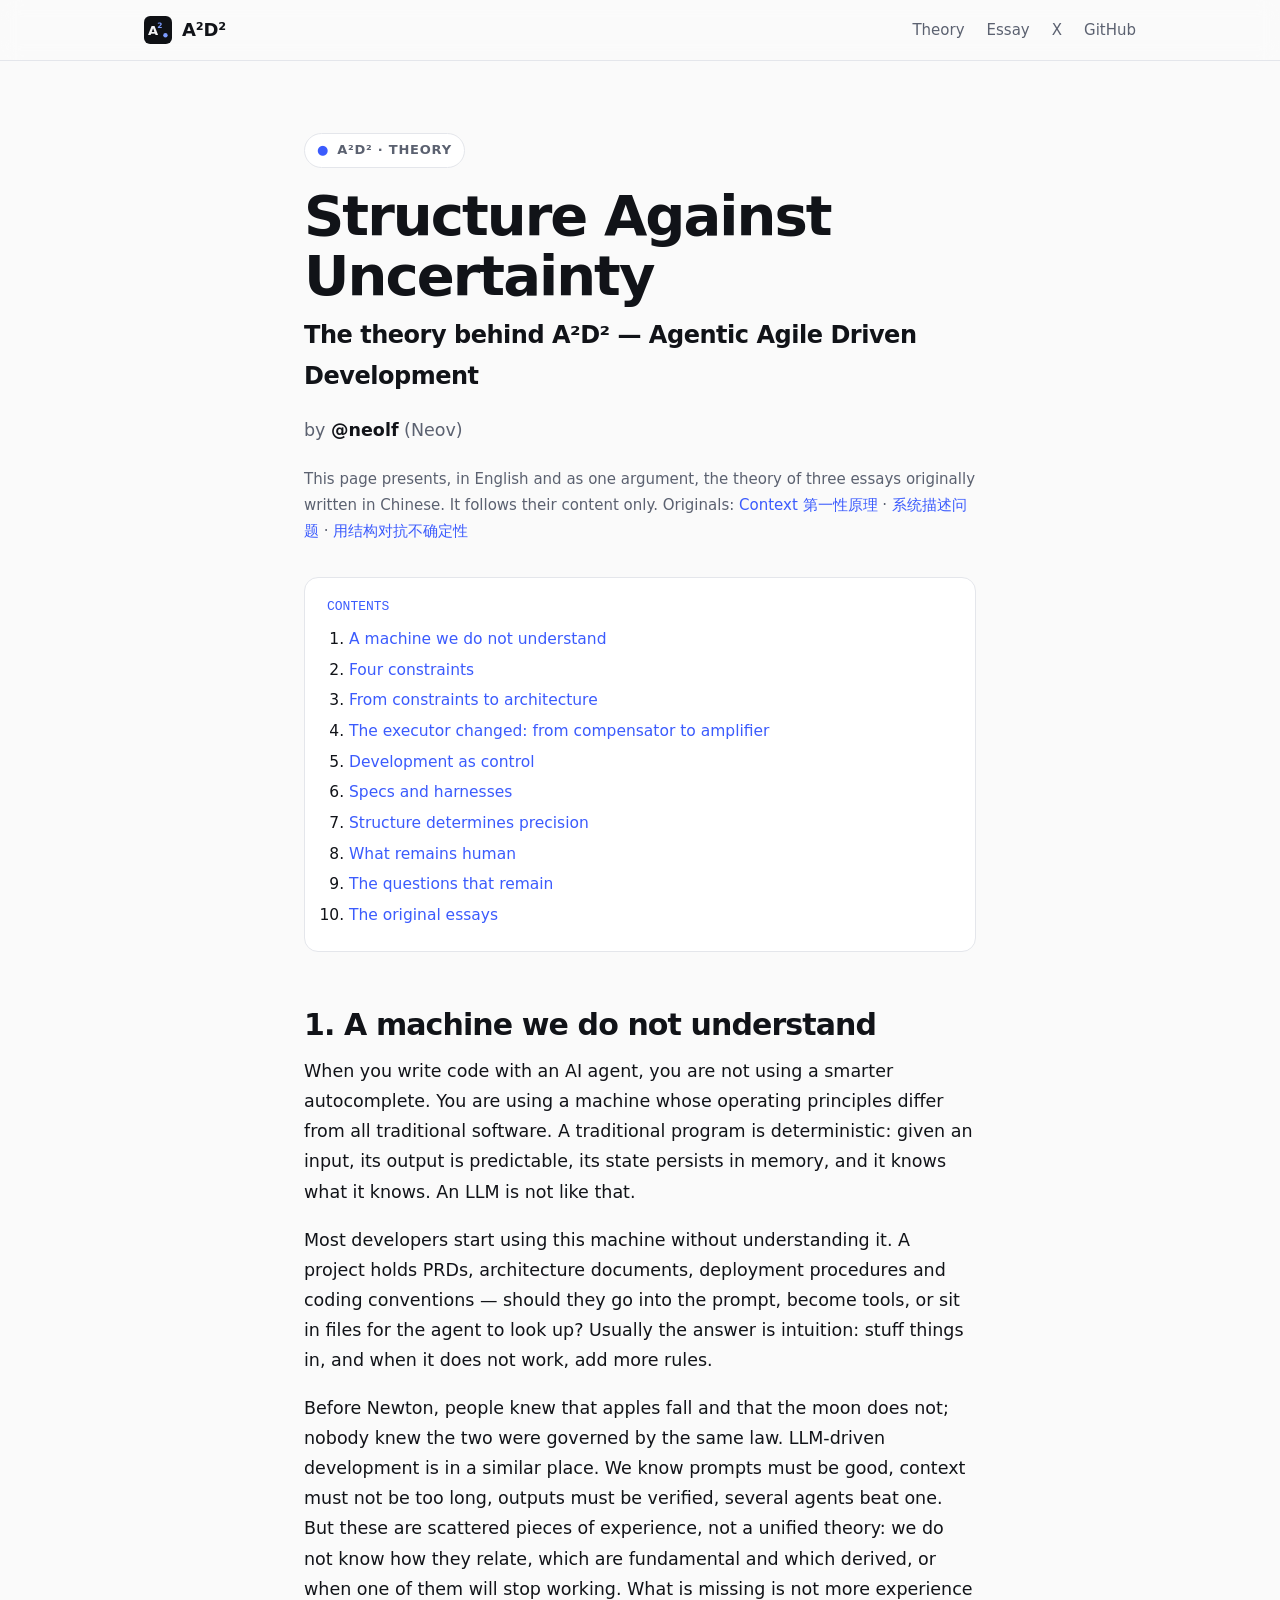
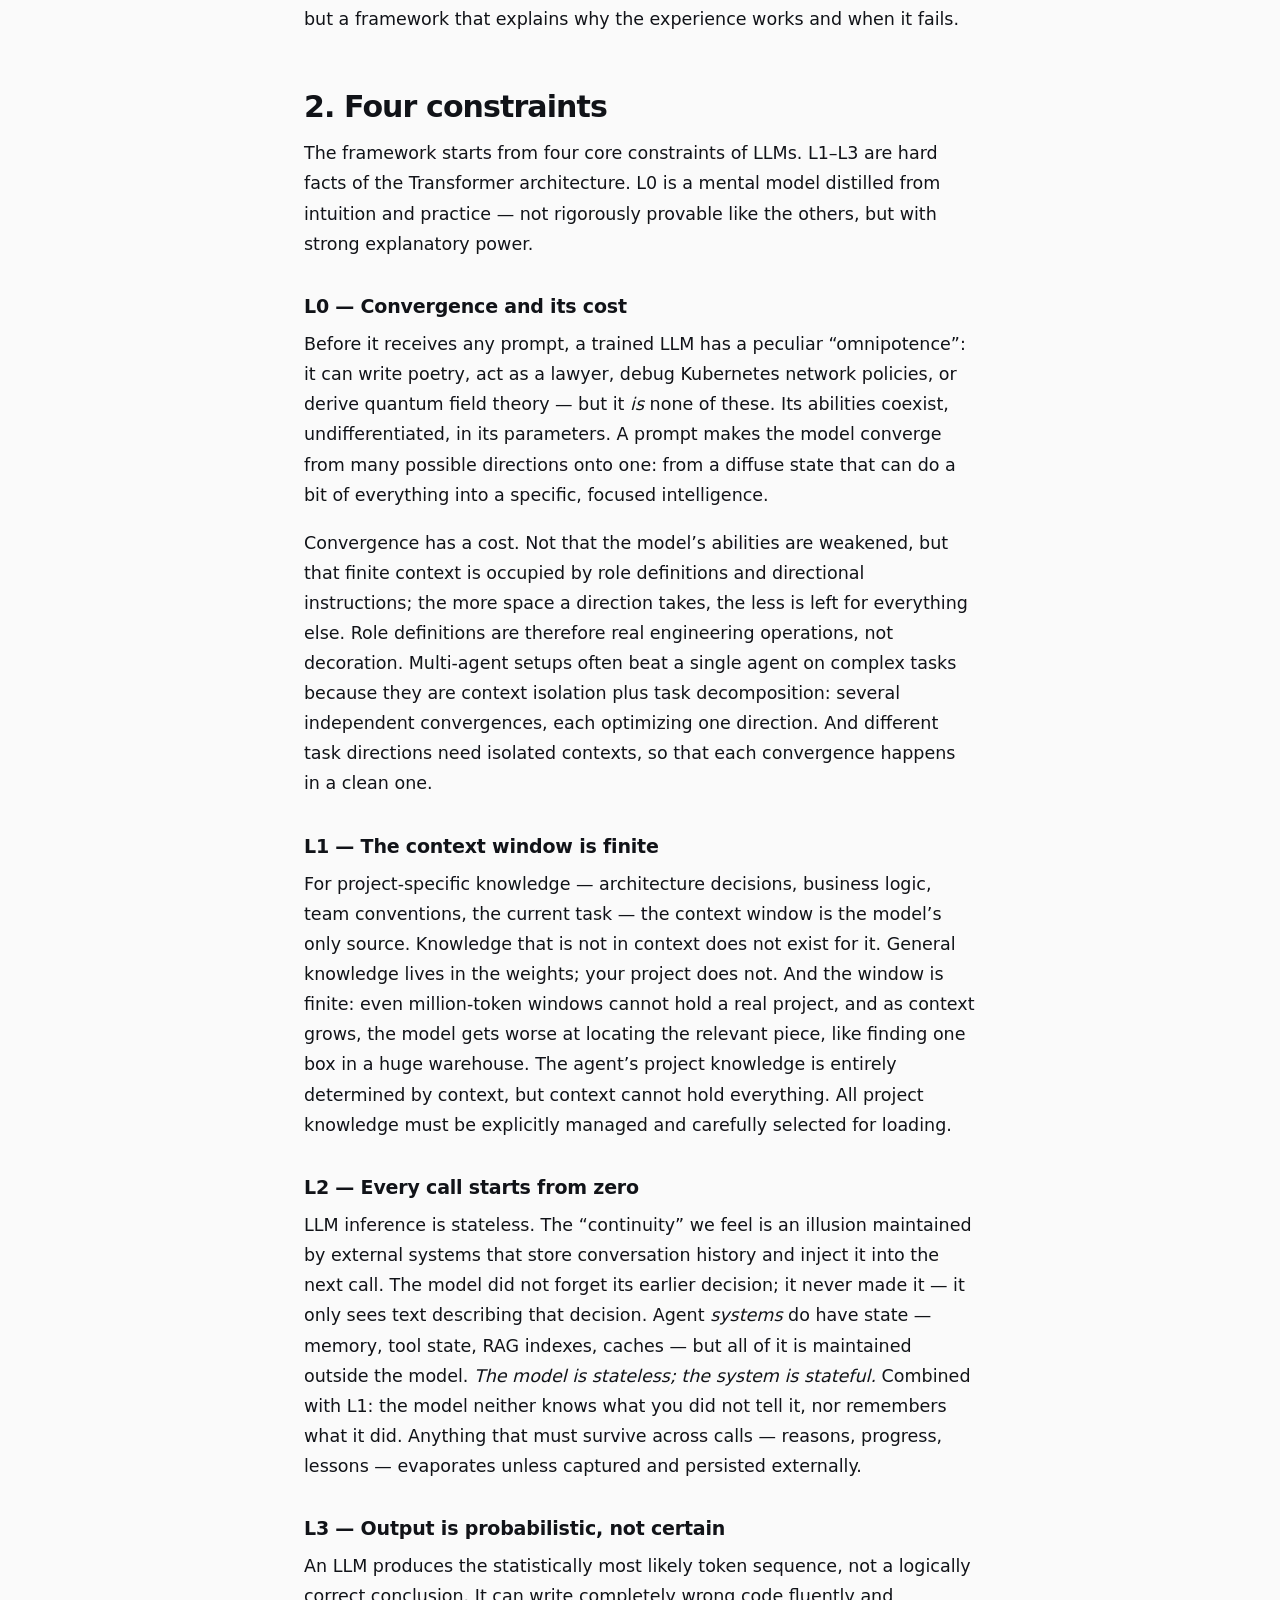
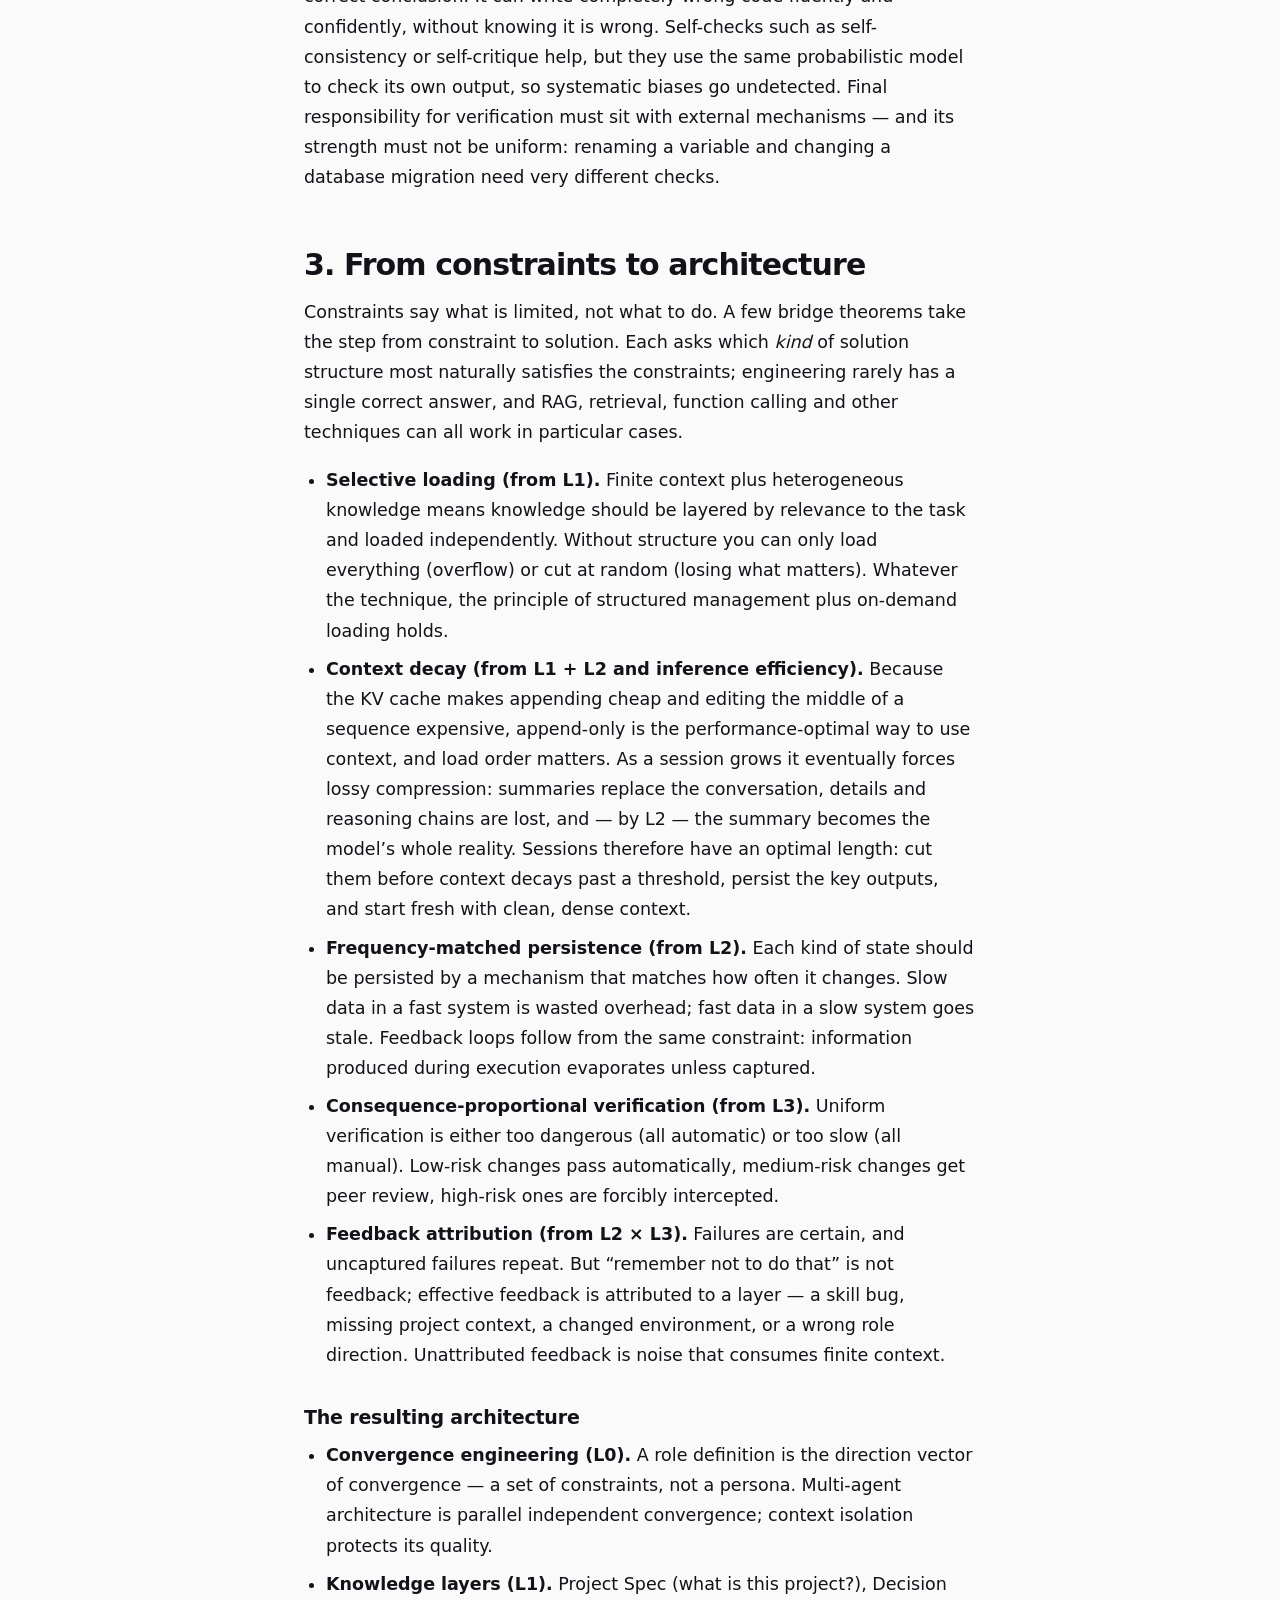
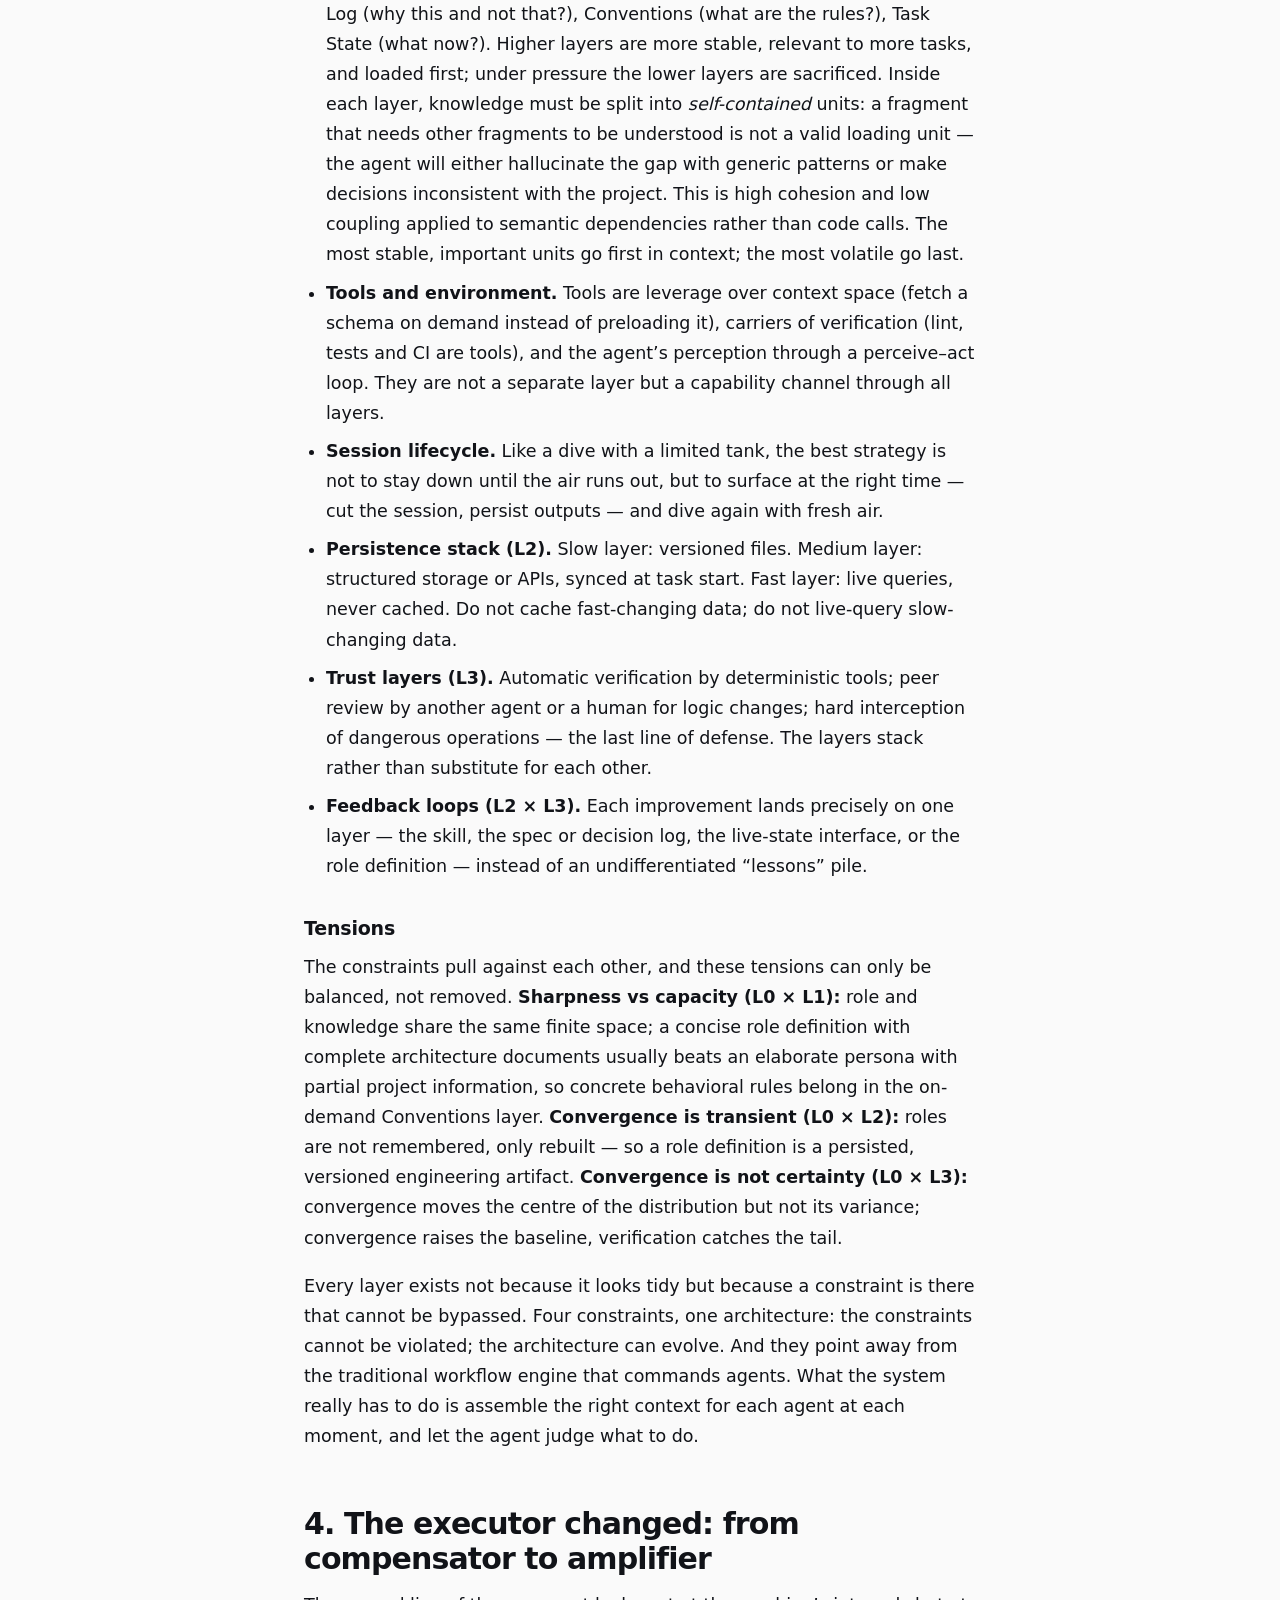
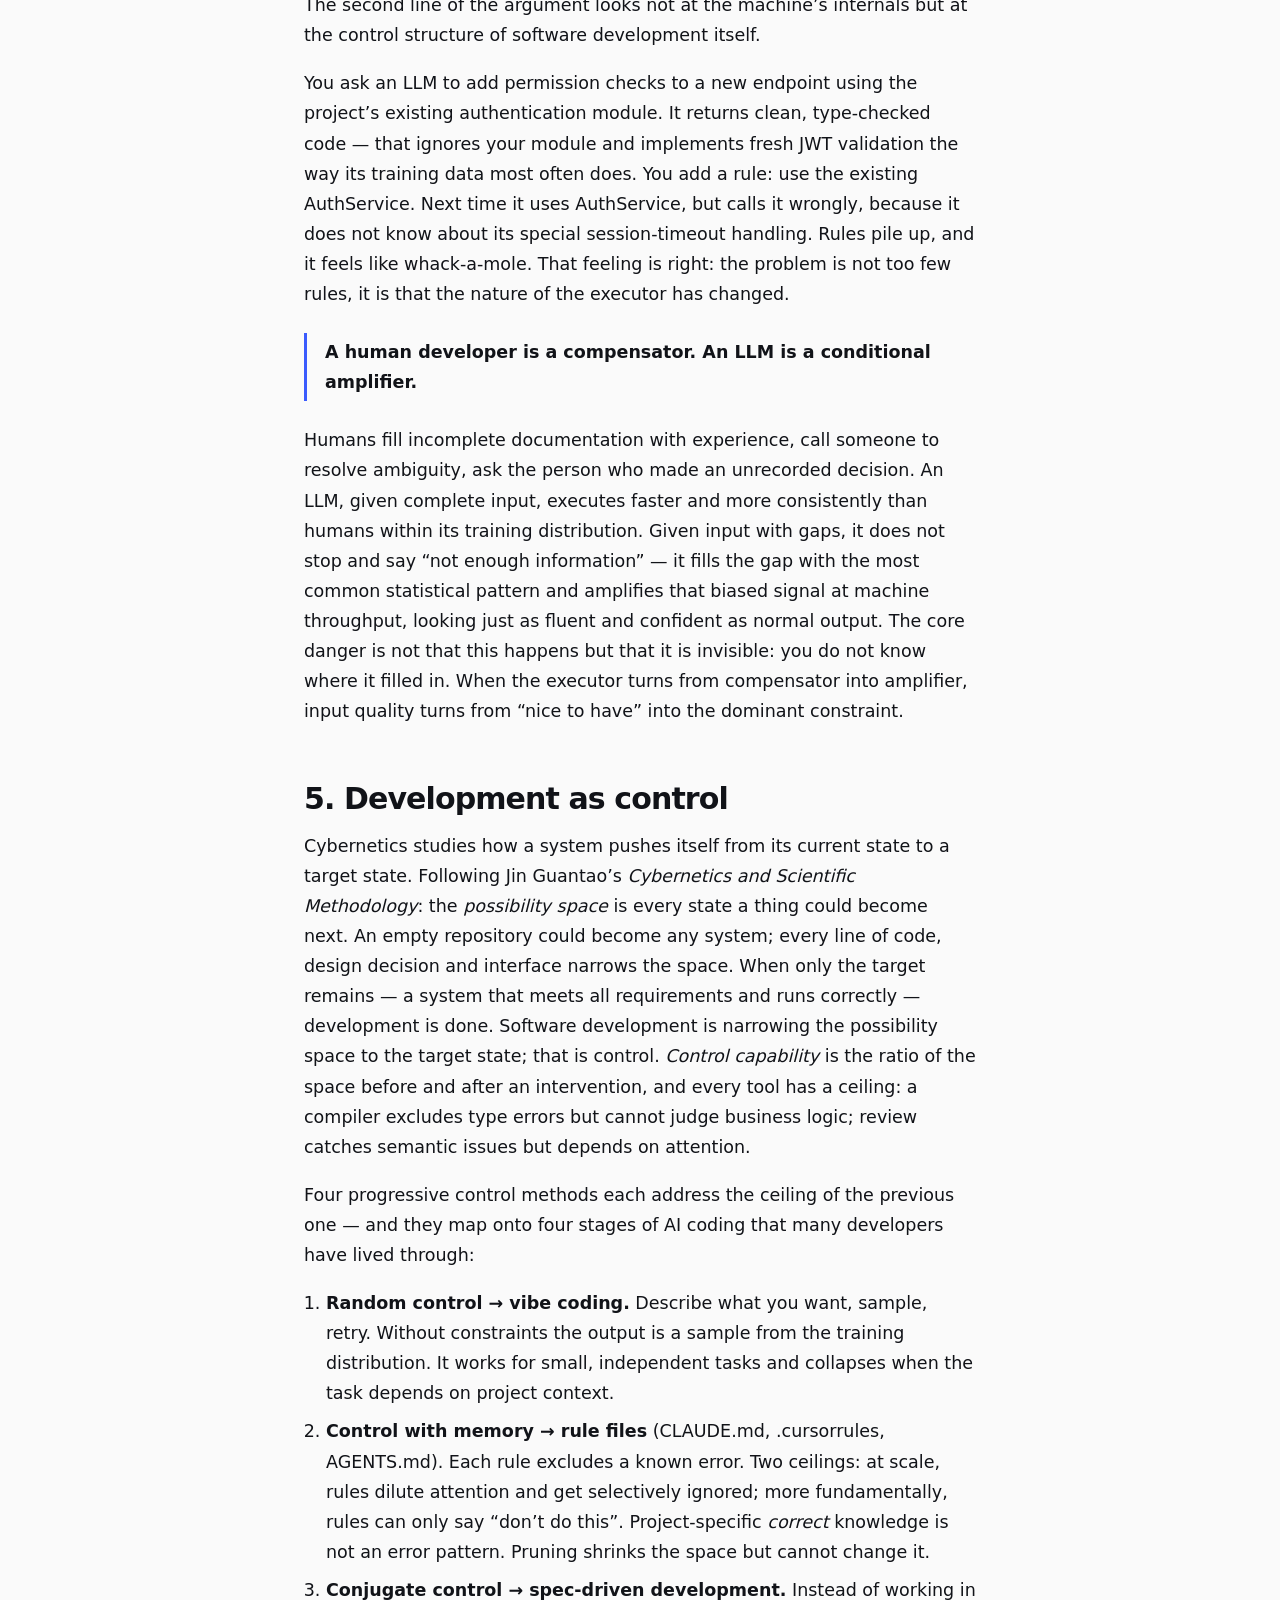
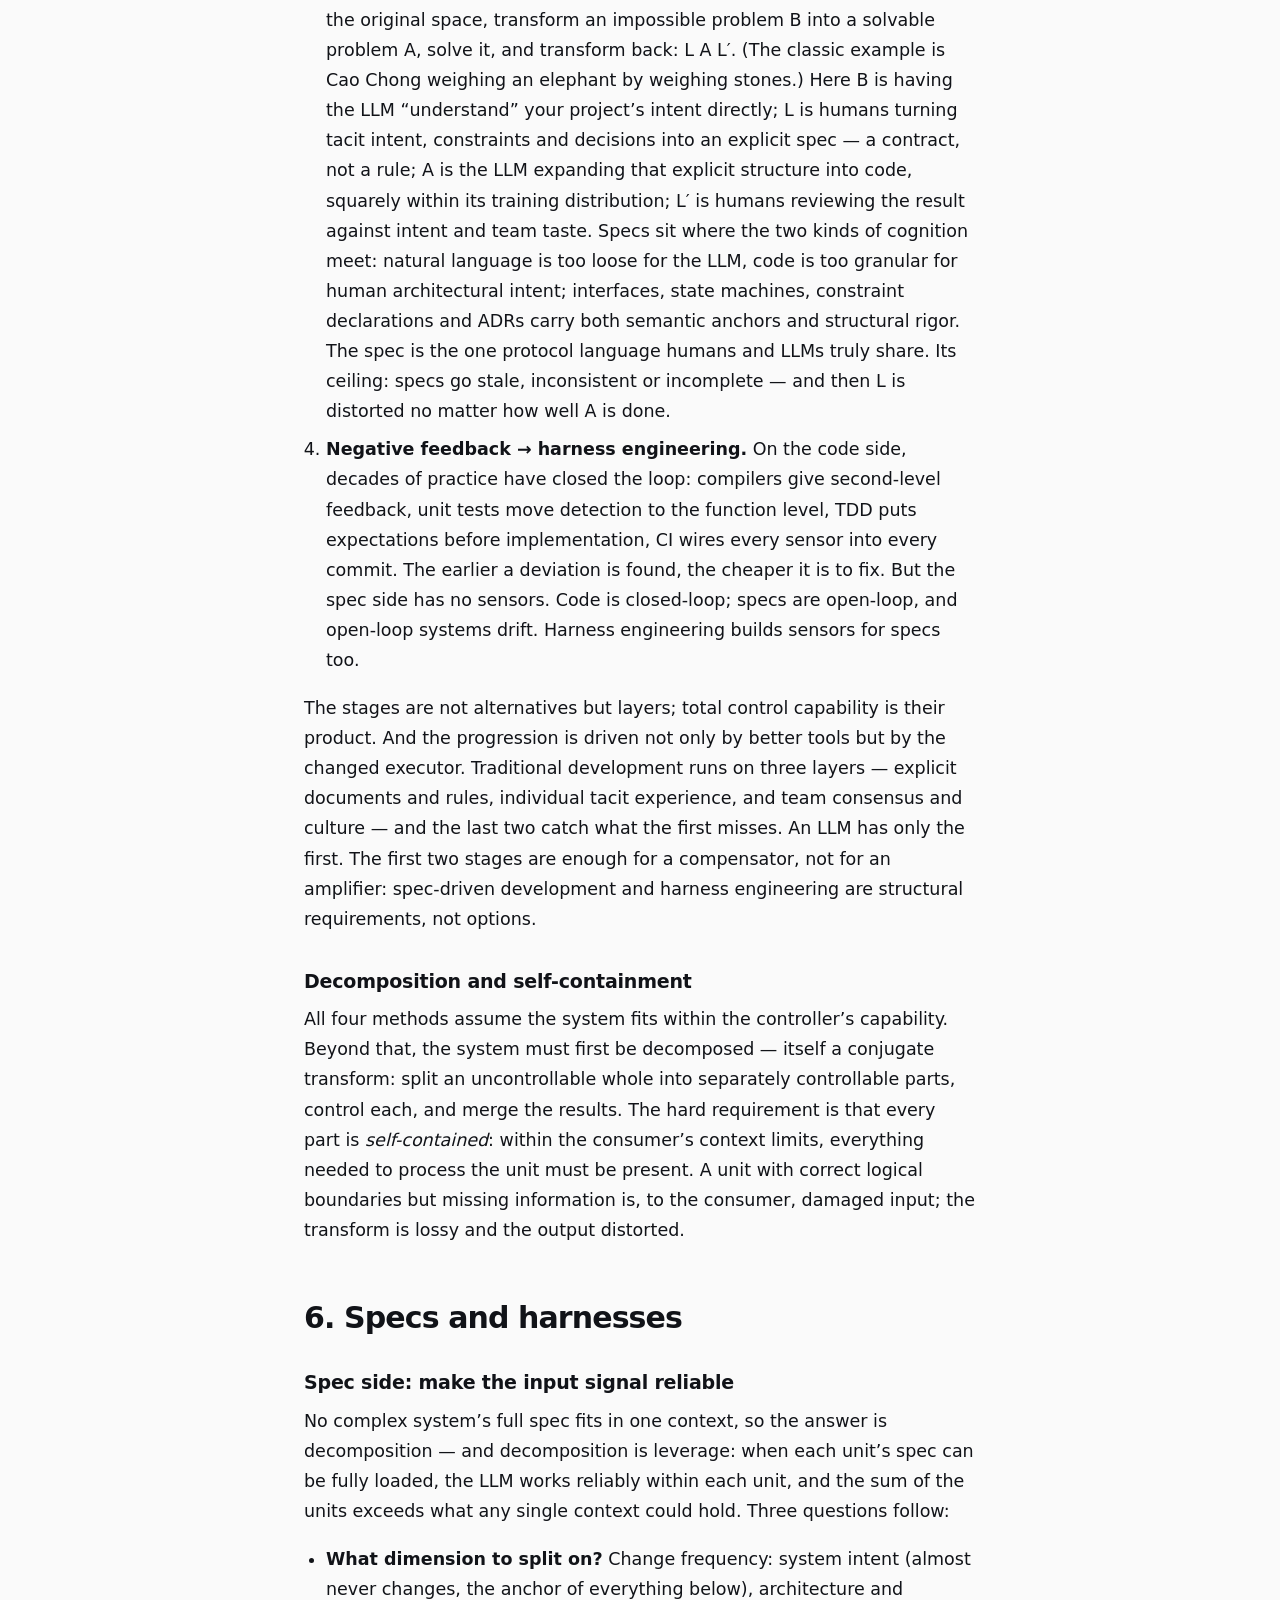
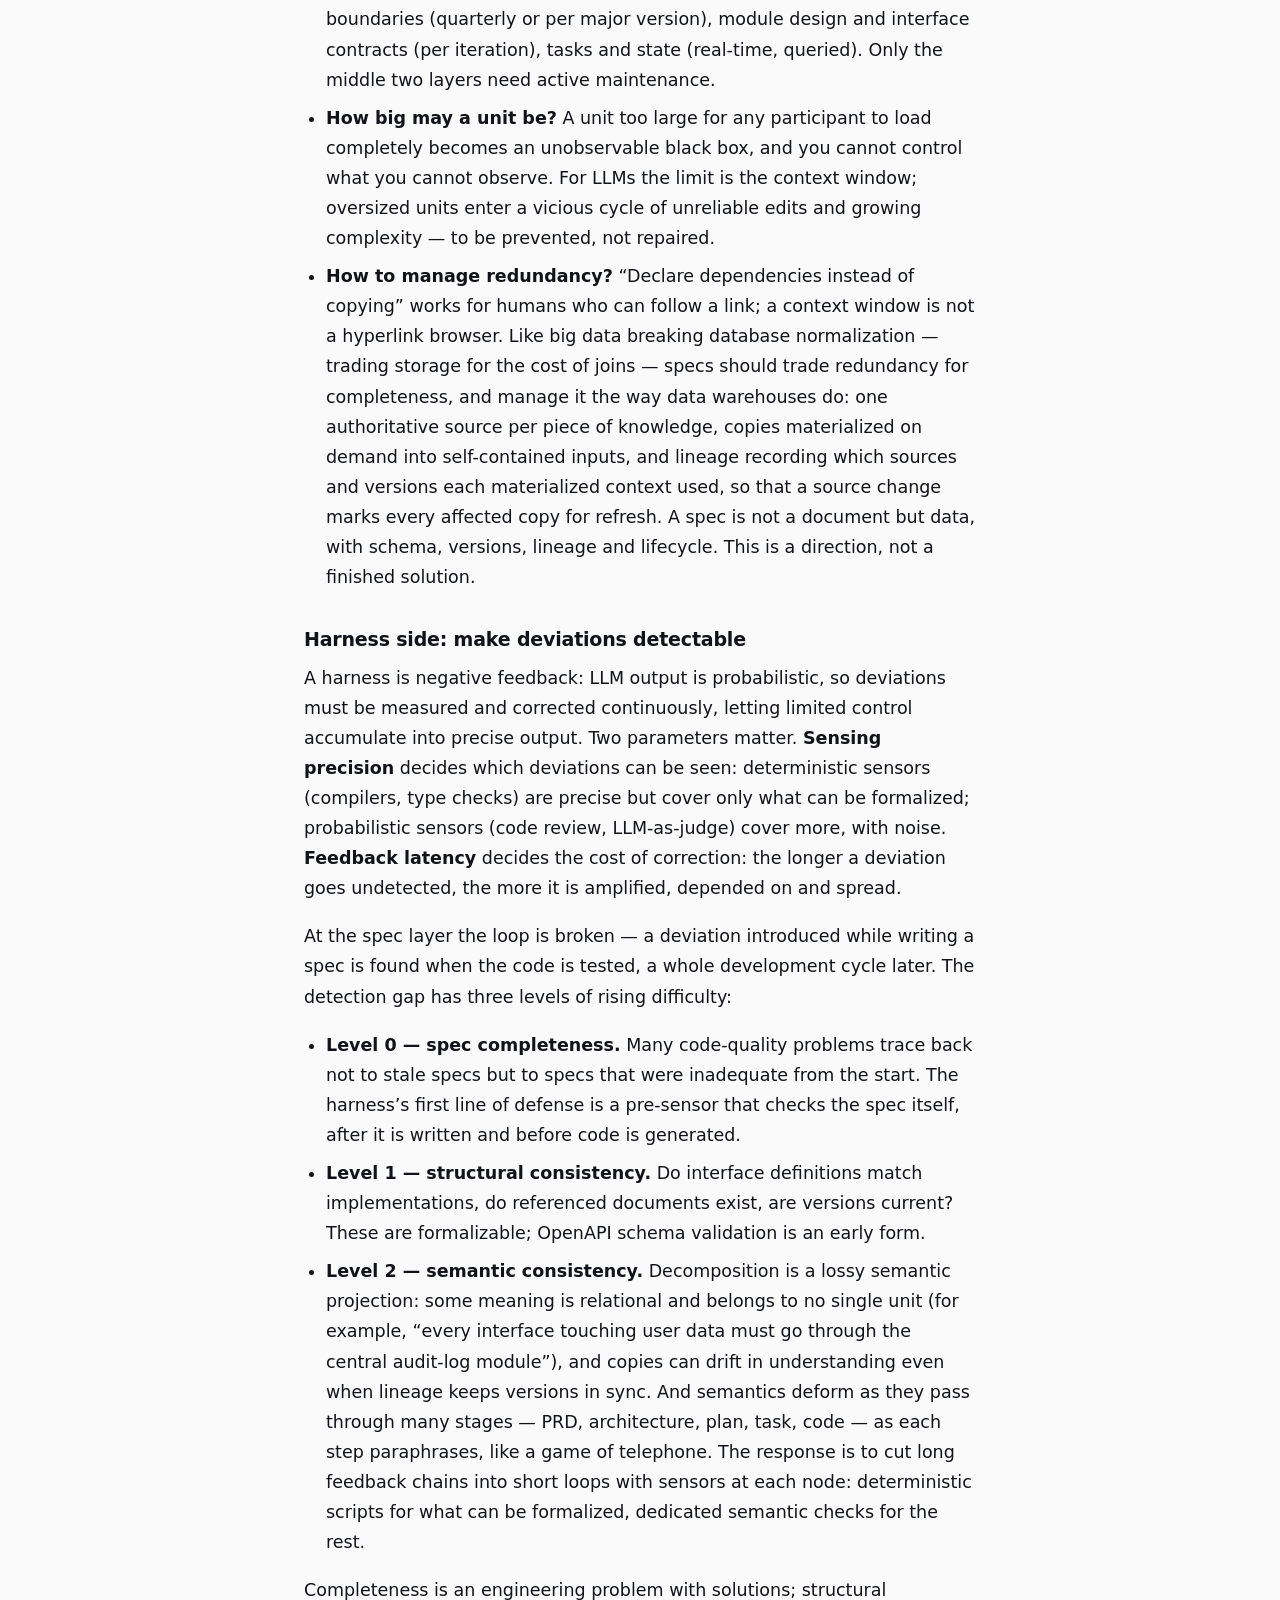
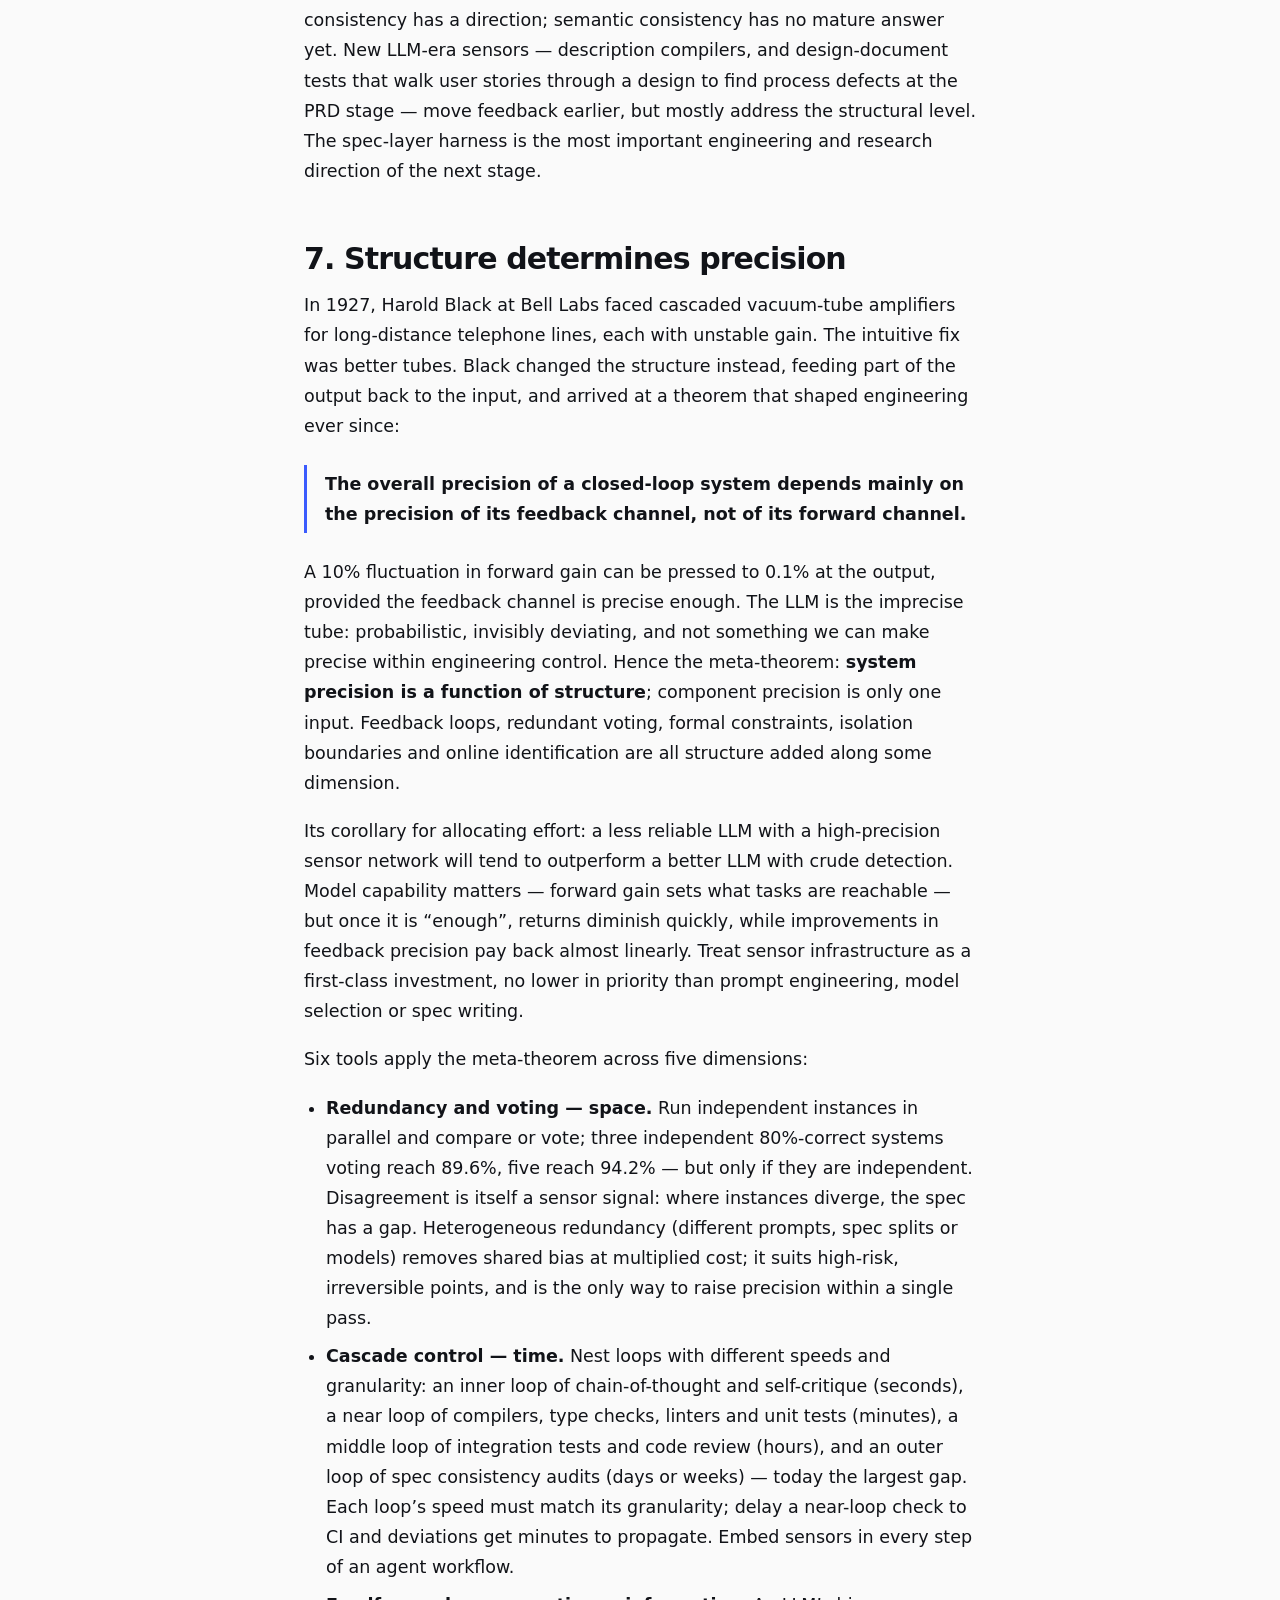
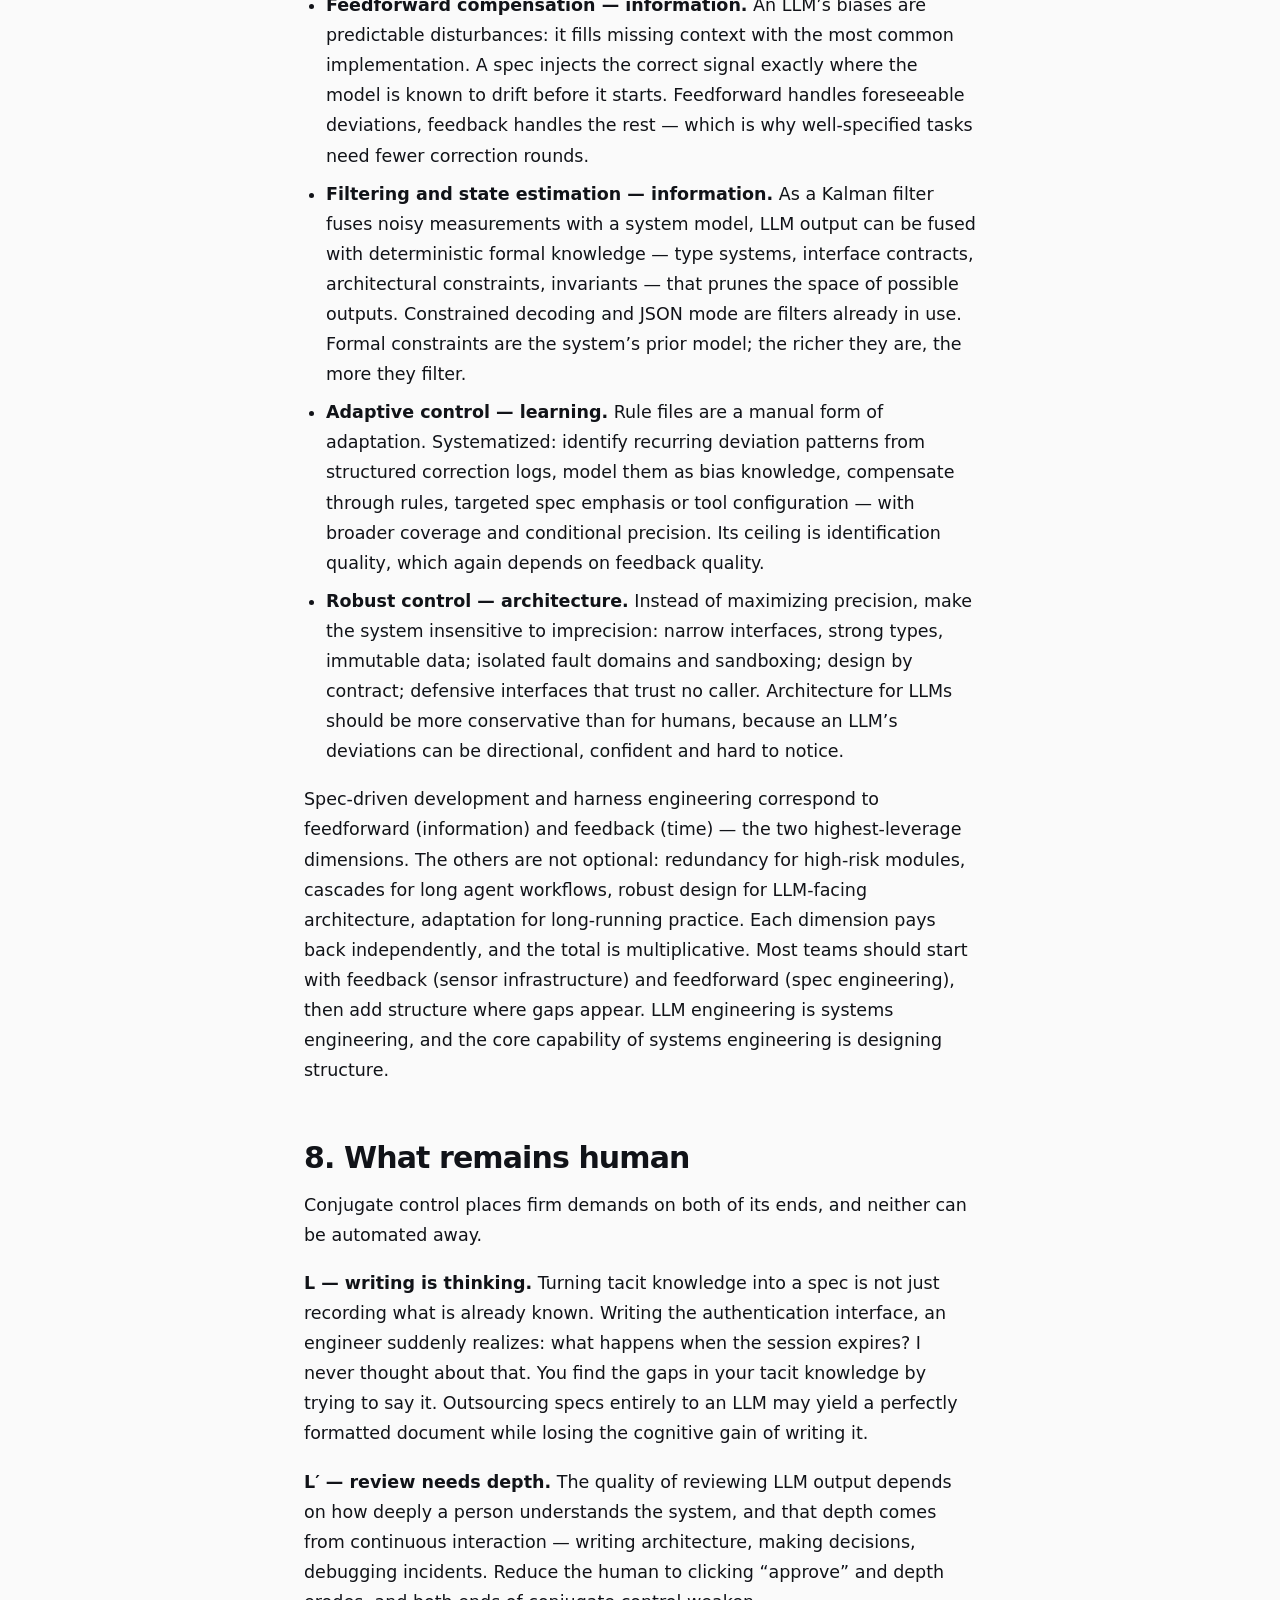
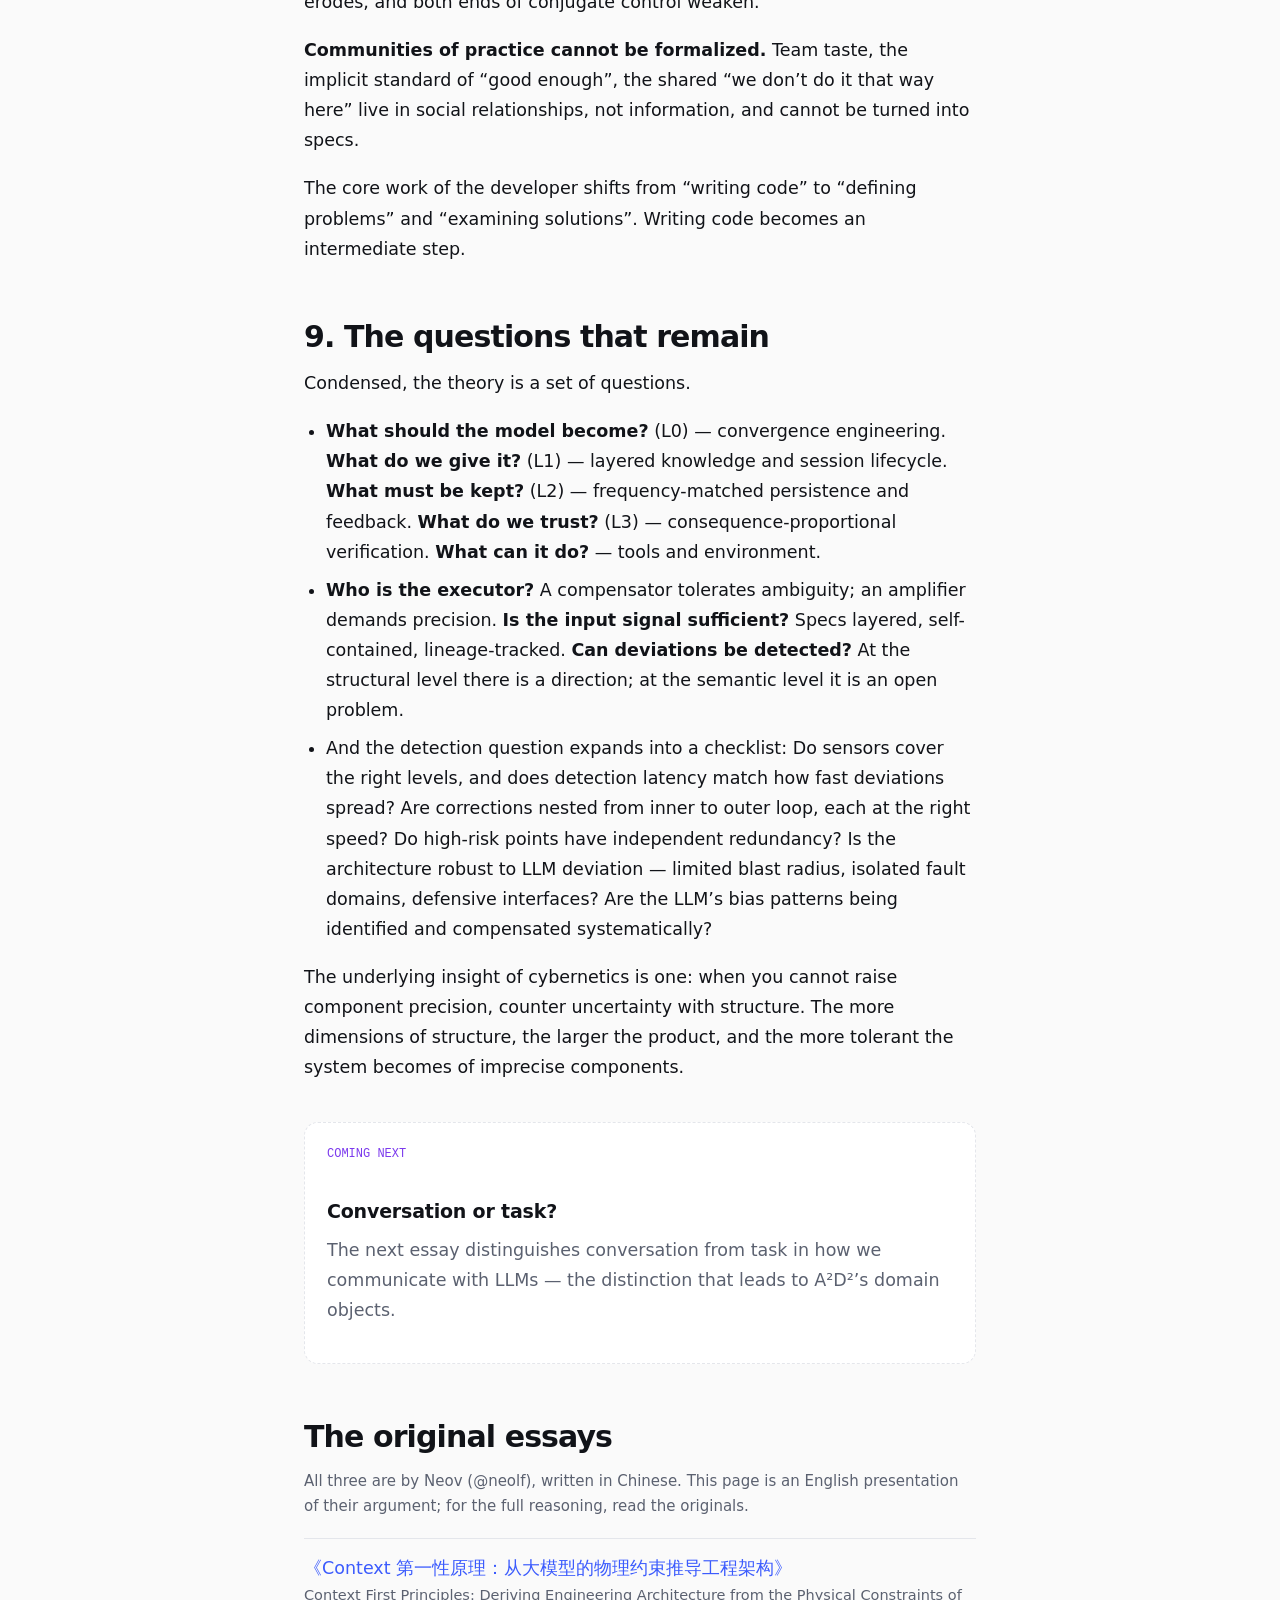
==== essays/index.html @ 61a19dc6 "Theory-first redesign: essays homepage, /essays long-form, footer @a2d2dev, Vercel Web Analytics sni" ====
<!doctype html>
<html lang="en">
<head>
<meta charset="utf-8">
<meta name="a2d2-build" content="git-autodeploy-1">
<meta name="viewport" content="width=device-width, initial-scale=1">
<title>Structure Against Uncertainty: The Theory Behind A²D² — by @neolf (Neov)</title>
<meta name="description" content="One English essay presenting the theory behind A²D²: the four constraints of LLMs, the shift from execution to description, and the cybernetic toolbox for countering uncertainty with structure. By @neolf (Neov).">
<meta name="author" content="Neov (@neolf)">
<meta name="color-scheme" content="light dark">
<meta name="theme-color" content="#0b0d12" media="(prefers-color-scheme: dark)">
<meta name="theme-color" content="#fafafa" media="(prefers-color-scheme: light)">
<link rel="canonical" href="https://a2d2.dev/essays">
<link rel="icon" href="/favicon.svg" type="image/svg+xml">
<link rel="stylesheet" href="/style.css">
<meta property="og:type" content="article">
<meta property="og:url" content="https://a2d2.dev/essays">
<meta property="og:site_name" content="A²D²">
<meta property="og:title" content="Structure Against Uncertainty: The Theory Behind A²D²">
<meta property="og:description" content="What kind of machine an LLM is, why input quality becomes the dominant constraint, and how structure — not component precision — counters uncertainty. By @neolf (Neov).">
<meta property="og:image" content="https://a2d2.dev/og.png">
<meta property="og:image:width" content="1200">
<meta property="og:image:height" content="630">
<meta property="article:author" content="https://x.com/neolf">
<meta name="twitter:card" content="summary_large_image">
<meta name="twitter:site" content="@a2d2dev">
<meta name="twitter:creator" content="@neolf">
<meta name="twitter:title" content="Structure Against Uncertainty: The Theory Behind A²D²">
<meta name="twitter:description" content="The theory behind A²D², in one English essay. By @neolf (Neov).">
<meta name="twitter:image" content="https://a2d2.dev/og.png">
<script>window.va = window.va || function () { (window.vaq = window.vaq || []).push(arguments); };</script>
<script defer src="/_vercel/insights/script.js"></script>
</head>
<body>
<header class="nav">
  <div class="wrap">
    <a class="logo" href="/" aria-label="A²D² home"><img src="/favicon.svg" alt="" width="28" height="28">A²D²</a>
    <nav aria-label="Primary">
      <a class="hide-sm" href="/#theory">Theory</a>
      <a href="/essays">Essay</a>
      <a href="https://x.com/a2d2dev">X</a>
      <a class="hide-sm" href="https://github.com/a2d2-dev">GitHub</a>
    </nav>
  </div>
</header>

<main id="top">
<article class="long">
  <span class="eyebrow"><b>●</b> A²D² · Theory</span>
  <h1>Structure Against Uncertainty</h1>
  <p class="expand" style="font-size:clamp(19px,2.4vw,24px)">The theory behind A²D² — Agentic Agile Driven Development</p>
  <p class="byline">by <a href="https://x.com/neolf">@neolf</a> (Neov)</p>

  <p class="src" style="margin-top:22px">This page presents, in English and as one argument, the theory of three essays originally written in Chinese. It follows their content only. Originals:
    <a href="https://mp.weixin.qq.com/s/ssC4RmuP1kvoBcZUZZzAFw" lang="zh-CN">Context 第一性原理</a> ·
    <a href="https://mp.weixin.qq.com/s/ylcrFnhIS02KFY5njhzpKQ" lang="zh-CN">系统描述问题</a> ·
    <a href="https://mp.weixin.qq.com/s/EA1BHgkol7j_IokcULheFA" lang="zh-CN">用结构对抗不确定性</a></p>

  <nav class="toc" aria-label="Contents">
    <p>CONTENTS</p>
    <ol>
      <li><a href="#machine">A machine we do not understand</a></li>
      <li><a href="#constraints">Four constraints</a></li>
      <li><a href="#architecture">From constraints to architecture</a></li>
      <li><a href="#description">The executor changed: from compensator to amplifier</a></li>
      <li><a href="#control">Development as control</a></li>
      <li><a href="#spec-harness">Specs and harnesses</a></li>
      <li><a href="#structure">Structure determines precision</a></li>
      <li><a href="#humans">What remains human</a></li>
      <li><a href="#questions">The questions that remain</a></li>
      <li><a href="#sources">The original essays</a></li>
    </ol>
  </nav>

  <h2 id="machine">1. A machine we do not understand</h2>
  <p>When you write code with an AI agent, you are not using a smarter autocomplete. You are using a machine whose operating principles differ from all traditional software. A traditional program is deterministic: given an input, its output is predictable, its state persists in memory, and it knows what it knows. An LLM is not like that.</p>
  <p>Most developers start using this machine without understanding it. A project holds PRDs, architecture documents, deployment procedures and coding conventions — should they go into the prompt, become tools, or sit in files for the agent to look up? Usually the answer is intuition: stuff things in, and when it does not work, add more rules.</p>
  <p>Before Newton, people knew that apples fall and that the moon does not; nobody knew the two were governed by the same law. LLM-driven development is in a similar place. We know prompts must be good, context must not be too long, outputs must be verified, several agents beat one. But these are scattered pieces of experience, not a unified theory: we do not know how they relate, which are fundamental and which derived, or when one of them will stop working. What is missing is not more experience but a framework that explains why the experience works and when it fails.</p>

  <h2 id="constraints">2. Four constraints</h2>
  <p>The framework starts from four core constraints of LLMs. L1–L3 are hard facts of the Transformer architecture. L0 is a mental model distilled from intuition and practice — not rigorously provable like the others, but with strong explanatory power.</p>

  <h3>L0 — Convergence and its cost</h3>
  <p>Before it receives any prompt, a trained LLM has a peculiar “omnipotence”: it can write poetry, act as a lawyer, debug Kubernetes network policies, or derive quantum field theory — but it <em>is</em> none of these. Its abilities coexist, undifferentiated, in its parameters. A prompt makes the model converge from many possible directions onto one: from a diffuse state that can do a bit of everything into a specific, focused intelligence.</p>
  <p>Convergence has a cost. Not that the model’s abilities are weakened, but that finite context is occupied by role definitions and directional instructions; the more space a direction takes, the less is left for everything else. Role definitions are therefore real engineering operations, not decoration. Multi-agent setups often beat a single agent on complex tasks because they are context isolation plus task decomposition: several independent convergences, each optimizing one direction. And different task directions need isolated contexts, so that each convergence happens in a clean one.</p>

  <h3>L1 — The context window is finite</h3>
  <p>For project-specific knowledge — architecture decisions, business logic, team conventions, the current task — the context window is the model’s only source. Knowledge that is not in context does not exist for it. General knowledge lives in the weights; your project does not. And the window is finite: even million-token windows cannot hold a real project, and as context grows, the model gets worse at locating the relevant piece, like finding one box in a huge warehouse. The agent’s project knowledge is entirely determined by context, but context cannot hold everything. All project knowledge must be explicitly managed and carefully selected for loading.</p>

  <h3>L2 — Every call starts from zero</h3>
  <p>LLM inference is stateless. The “continuity” we feel is an illusion maintained by external systems that store conversation history and inject it into the next call. The model did not forget its earlier decision; it never made it — it only sees text describing that decision. Agent <em>systems</em> do have state — memory, tool state, RAG indexes, caches — but all of it is maintained outside the model. <em>The model is stateless; the system is stateful.</em> Combined with L1: the model neither knows what you did not tell it, nor remembers what it did. Anything that must survive across calls — reasons, progress, lessons — evaporates unless captured and persisted externally.</p>

  <h3>L3 — Output is probabilistic, not certain</h3>
  <p>An LLM produces the statistically most likely token sequence, not a logically correct conclusion. It can write completely wrong code fluently and confidently, without knowing it is wrong. Self-checks such as self-consistency or self-critique help, but they use the same probabilistic model to check its own output, so systematic biases go undetected. Final responsibility for verification must sit with external mechanisms — and its strength must not be uniform: renaming a variable and changing a database migration need very different checks.</p>

  <h2 id="architecture">3. From constraints to architecture</h2>
  <p>Constraints say what is limited, not what to do. A few bridge theorems take the step from constraint to solution. Each asks which <em>kind</em> of solution structure most naturally satisfies the constraints; engineering rarely has a single correct answer, and RAG, retrieval, function calling and other techniques can all work in particular cases.</p>
  <ul>
    <li><strong>Selective loading (from L1).</strong> Finite context plus heterogeneous knowledge means knowledge should be layered by relevance to the task and loaded independently. Without structure you can only load everything (overflow) or cut at random (losing what matters). Whatever the technique, the principle of structured management plus on-demand loading holds.</li>
    <li><strong>Context decay (from L1 + L2 and inference efficiency).</strong> Because the KV cache makes appending cheap and editing the middle of a sequence expensive, append-only is the performance-optimal way to use context, and load order matters. As a session grows it eventually forces lossy compression: summaries replace the conversation, details and reasoning chains are lost, and — by L2 — the summary becomes the model’s whole reality. Sessions therefore have an optimal length: cut them before context decays past a threshold, persist the key outputs, and start fresh with clean, dense context.</li>
    <li><strong>Frequency-matched persistence (from L2).</strong> Each kind of state should be persisted by a mechanism that matches how often it changes. Slow data in a fast system is wasted overhead; fast data in a slow system goes stale. Feedback loops follow from the same constraint: information produced during execution evaporates unless captured.</li>
    <li><strong>Consequence-proportional verification (from L3).</strong> Uniform verification is either too dangerous (all automatic) or too slow (all manual). Low-risk changes pass automatically, medium-risk changes get peer review, high-risk ones are forcibly intercepted.</li>
    <li><strong>Feedback attribution (from L2 × L3).</strong> Failures are certain, and uncaptured failures repeat. But “remember not to do that” is not feedback; effective feedback is attributed to a layer — a skill bug, missing project context, a changed environment, or a wrong role direction. Unattributed feedback is noise that consumes finite context.</li>
  </ul>

  <h3>The resulting architecture</h3>
  <ul>
    <li><strong>Convergence engineering (L0).</strong> A role definition is the direction vector of convergence — a set of constraints, not a persona. Multi-agent architecture is parallel independent convergence; context isolation protects its quality.</li>
    <li><strong>Knowledge layers (L1).</strong> Project Spec (what is this project?), Decision Log (why this and not that?), Conventions (what are the rules?), Task State (what now?). Higher layers are more stable, relevant to more tasks, and loaded first; under pressure the lower layers are sacrificed. Inside each layer, knowledge must be split into <em>self-contained</em> units: a fragment that needs other fragments to be understood is not a valid loading unit — the agent will either hallucinate the gap with generic patterns or make decisions inconsistent with the project. This is high cohesion and low coupling applied to semantic dependencies rather than code calls. The most stable, important units go first in context; the most volatile go last.</li>
    <li><strong>Tools and environment.</strong> Tools are leverage over context space (fetch a schema on demand instead of preloading it), carriers of verification (lint, tests and CI are tools), and the agent’s perception through a perceive–act loop. They are not a separate layer but a capability channel through all layers.</li>
    <li><strong>Session lifecycle.</strong> Like a dive with a limited tank, the best strategy is not to stay down until the air runs out, but to surface at the right time — cut the session, persist outputs — and dive again with fresh air.</li>
    <li><strong>Persistence stack (L2).</strong> Slow layer: versioned files. Medium layer: structured storage or APIs, synced at task start. Fast layer: live queries, never cached. Do not cache fast-changing data; do not live-query slow-changing data.</li>
    <li><strong>Trust layers (L3).</strong> Automatic verification by deterministic tools; peer review by another agent or a human for logic changes; hard interception of dangerous operations — the last line of defense. The layers stack rather than substitute for each other.</li>
    <li><strong>Feedback loops (L2 × L3).</strong> Each improvement lands precisely on one layer — the skill, the spec or decision log, the live-state interface, or the role definition — instead of an undifferentiated “lessons” pile.</li>
  </ul>

  <h3>Tensions</h3>
  <p>The constraints pull against each other, and these tensions can only be balanced, not removed. <strong>Sharpness vs capacity (L0 × L1):</strong> role and knowledge share the same finite space; a concise role definition with complete architecture documents usually beats an elaborate persona with partial project information, so concrete behavioral rules belong in the on-demand Conventions layer. <strong>Convergence is transient (L0 × L2):</strong> roles are not remembered, only rebuilt — so a role definition is a persisted, versioned engineering artifact. <strong>Convergence is not certainty (L0 × L3):</strong> convergence moves the centre of the distribution but not its variance; convergence raises the baseline, verification catches the tail.</p>
  <p>Every layer exists not because it looks tidy but because a constraint is there that cannot be bypassed. Four constraints, one architecture: the constraints cannot be violated; the architecture can evolve. And they point away from the traditional workflow engine that commands agents. What the system really has to do is assemble the right context for each agent at each moment, and let the agent judge what to do.</p>

  <h2 id="description">4. The executor changed: from compensator to amplifier</h2>
  <p>The second line of the argument looks not at the machine’s internals but at the control structure of software development itself.</p>
  <p>You ask an LLM to add permission checks to a new endpoint using the project’s existing authentication module. It returns clean, type-checked code — that ignores your module and implements fresh JWT validation the way its training data most often does. You add a rule: use the existing AuthService. Next time it uses AuthService, but calls it wrongly, because it does not know about its special session-timeout handling. Rules pile up, and it feels like whack-a-mole. That feeling is right: the problem is not too few rules, it is that the nature of the executor has changed.</p>
  <blockquote><p>A human developer is a compensator. An LLM is a conditional amplifier.</p></blockquote>
  <p>Humans fill incomplete documentation with experience, call someone to resolve ambiguity, ask the person who made an unrecorded decision. An LLM, given complete input, executes faster and more consistently than humans within its training distribution. Given input with gaps, it does not stop and say “not enough information” — it fills the gap with the most common statistical pattern and amplifies that biased signal at machine throughput, looking just as fluent and confident as normal output. The core danger is not that this happens but that it is invisible: you do not know where it filled in. When the executor turns from compensator into amplifier, input quality turns from “nice to have” into the dominant constraint.</p>

  <h2 id="control">5. Development as control</h2>
  <p>Cybernetics studies how a system pushes itself from its current state to a target state. Following Jin Guantao’s <i>Cybernetics and Scientific Methodology</i>: the <em>possibility space</em> is every state a thing could become next. An empty repository could become any system; every line of code, design decision and interface narrows the space. When only the target remains — a system that meets all requirements and runs correctly — development is done. Software development is narrowing the possibility space to the target state; that is control. <em>Control capability</em> is the ratio of the space before and after an intervention, and every tool has a ceiling: a compiler excludes type errors but cannot judge business logic; review catches semantic issues but depends on attention.</p>
  <p>Four progressive control methods each address the ceiling of the previous one — and they map onto four stages of AI coding that many developers have lived through:</p>
  <ol>
    <li><strong>Random control → vibe coding.</strong> Describe what you want, sample, retry. Without constraints the output is a sample from the training distribution. It works for small, independent tasks and collapses when the task depends on project context.</li>
    <li><strong>Control with memory → rule files</strong> (CLAUDE.md, .cursorrules, AGENTS.md). Each rule excludes a known error. Two ceilings: at scale, rules dilute attention and get selectively ignored; more fundamentally, rules can only say “don’t do this”. Project-specific <em>correct</em> knowledge is not an error pattern. Pruning shrinks the space but cannot change it.</li>
    <li><strong>Conjugate control → spec-driven development.</strong> Instead of working in the original space, transform an impossible problem B into a solvable problem A, solve it, and transform back: L A L′. (The classic example is Cao Chong weighing an elephant by weighing stones.) Here B is having the LLM “understand” your project’s intent directly; L is humans turning tacit intent, constraints and decisions into an explicit spec — a contract, not a rule; A is the LLM expanding that explicit structure into code, squarely within its training distribution; L′ is humans reviewing the result against intent and team taste. Specs sit where the two kinds of cognition meet: natural language is too loose for the LLM, code is too granular for human architectural intent; interfaces, state machines, constraint declarations and ADRs carry both semantic anchors and structural rigor. The spec is the one protocol language humans and LLMs truly share. Its ceiling: specs go stale, inconsistent or incomplete — and then L is distorted no matter how well A is done.</li>
    <li><strong>Negative feedback → harness engineering.</strong> On the code side, decades of practice have closed the loop: compilers give second-level feedback, unit tests move detection to the function level, TDD puts expectations before implementation, CI wires every sensor into every commit. The earlier a deviation is found, the cheaper it is to fix. But the spec side has no sensors. Code is closed-loop; specs are open-loop, and open-loop systems drift. Harness engineering builds sensors for specs too.</li>
  </ol>
  <p>The stages are not alternatives but layers; total control capability is their product. And the progression is driven not only by better tools but by the changed executor. Traditional development runs on three layers — explicit documents and rules, individual tacit experience, and team consensus and culture — and the last two catch what the first misses. An LLM has only the first. The first two stages are enough for a compensator, not for an amplifier: spec-driven development and harness engineering are structural requirements, not options.</p>

  <h3>Decomposition and self-containment</h3>
  <p>All four methods assume the system fits within the controller’s capability. Beyond that, the system must first be decomposed — itself a conjugate transform: split an uncontrollable whole into separately controllable parts, control each, and merge the results. The hard requirement is that every part is <em>self-contained</em>: within the consumer’s context limits, everything needed to process the unit must be present. A unit with correct logical boundaries but missing information is, to the consumer, damaged input; the transform is lossy and the output distorted.</p>

  <h2 id="spec-harness">6. Specs and harnesses</h2>
  <h3>Spec side: make the input signal reliable</h3>
  <p>No complex system’s full spec fits in one context, so the answer is decomposition — and decomposition is leverage: when each unit’s spec can be fully loaded, the LLM works reliably within each unit, and the sum of the units exceeds what any single context could hold. Three questions follow:</p>
  <ul>
    <li><strong>What dimension to split on?</strong> Change frequency: system intent (almost never changes, the anchor of everything below), architecture and boundaries (quarterly or per major version), module design and interface contracts (per iteration), tasks and state (real-time, queried). Only the middle two layers need active maintenance.</li>
    <li><strong>How big may a unit be?</strong> A unit too large for any participant to load completely becomes an unobservable black box, and you cannot control what you cannot observe. For LLMs the limit is the context window; oversized units enter a vicious cycle of unreliable edits and growing complexity — to be prevented, not repaired.</li>
    <li><strong>How to manage redundancy?</strong> “Declare dependencies instead of copying” works for humans who can follow a link; a context window is not a hyperlink browser. Like big data breaking database normalization — trading storage for the cost of joins — specs should trade redundancy for completeness, and manage it the way data warehouses do: one authoritative source per piece of knowledge, copies materialized on demand into self-contained inputs, and lineage recording which sources and versions each materialized context used, so that a source change marks every affected copy for refresh. A spec is not a document but data, with schema, versions, lineage and lifecycle. This is a direction, not a finished solution.</li>
  </ul>
  <h3>Harness side: make deviations detectable</h3>
  <p>A harness is negative feedback: LLM output is probabilistic, so deviations must be measured and corrected continuously, letting limited control accumulate into precise output. Two parameters matter. <strong>Sensing precision</strong> decides which deviations can be seen: deterministic sensors (compilers, type checks) are precise but cover only what can be formalized; probabilistic sensors (code review, LLM-as-judge) cover more, with noise. <strong>Feedback latency</strong> decides the cost of correction: the longer a deviation goes undetected, the more it is amplified, depended on and spread.</p>
  <p>At the spec layer the loop is broken — a deviation introduced while writing a spec is found when the code is tested, a whole development cycle later. The detection gap has three levels of rising difficulty:</p>
  <ul>
    <li><strong>Level 0 — spec completeness.</strong> Many code-quality problems trace back not to stale specs but to specs that were inadequate from the start. The harness’s first line of defense is a pre-sensor that checks the spec itself, after it is written and before code is generated.</li>
    <li><strong>Level 1 — structural consistency.</strong> Do interface definitions match implementations, do referenced documents exist, are versions current? These are formalizable; OpenAPI schema validation is an early form.</li>
    <li><strong>Level 2 — semantic consistency.</strong> Decomposition is a lossy semantic projection: some meaning is relational and belongs to no single unit (for example, “every interface touching user data must go through the central audit-log module”), and copies can drift in understanding even when lineage keeps versions in sync. And semantics deform as they pass through many stages — PRD, architecture, plan, task, code — as each step paraphrases, like a game of telephone. The response is to cut long feedback chains into short loops with sensors at each node: deterministic scripts for what can be formalized, dedicated semantic checks for the rest.</li>
  </ul>
  <p>Completeness is an engineering problem with solutions; structural consistency has a direction; semantic consistency has no mature answer yet. New LLM-era sensors — description compilers, and design-document tests that walk user stories through a design to find process defects at the PRD stage — move feedback earlier, but mostly address the structural level. The spec-layer harness is the most important engineering and research direction of the next stage.</p>

  <h2 id="structure">7. Structure determines precision</h2>
  <p>In 1927, Harold Black at Bell Labs faced cascaded vacuum-tube amplifiers for long-distance telephone lines, each with unstable gain. The intuitive fix was better tubes. Black changed the structure instead, feeding part of the output back to the input, and arrived at a theorem that shaped engineering ever since:</p>
  <blockquote><p>The overall precision of a closed-loop system depends mainly on the precision of its feedback channel, not of its forward channel.</p></blockquote>
  <p>A 10% fluctuation in forward gain can be pressed to 0.1% at the output, provided the feedback channel is precise enough. The LLM is the imprecise tube: probabilistic, invisibly deviating, and not something we can make precise within engineering control. Hence the meta-theorem: <strong>system precision is a function of structure</strong>; component precision is only one input. Feedback loops, redundant voting, formal constraints, isolation boundaries and online identification are all structure added along some dimension.</p>
  <p>Its corollary for allocating effort: a less reliable LLM with a high-precision sensor network will tend to outperform a better LLM with crude detection. Model capability matters — forward gain sets what tasks are reachable — but once it is “enough”, returns diminish quickly, while improvements in feedback precision pay back almost linearly. Treat sensor infrastructure as a first-class investment, no lower in priority than prompt engineering, model selection or spec writing.</p>
  <p>Six tools apply the meta-theorem across five dimensions:</p>
  <ul>
    <li><strong>Redundancy and voting — space.</strong> Run independent instances in parallel and compare or vote; three independent 80%-correct systems voting reach 89.6%, five reach 94.2% — but only if they are independent. Disagreement is itself a sensor signal: where instances diverge, the spec has a gap. Heterogeneous redundancy (different prompts, spec splits or models) removes shared bias at multiplied cost; it suits high-risk, irreversible points, and is the only way to raise precision within a single pass.</li>
    <li><strong>Cascade control — time.</strong> Nest loops with different speeds and granularity: an inner loop of chain-of-thought and self-critique (seconds), a near loop of compilers, type checks, linters and unit tests (minutes), a middle loop of integration tests and code review (hours), and an outer loop of spec consistency audits (days or weeks) — today the largest gap. Each loop’s speed must match its granularity; delay a near-loop check to CI and deviations get minutes to propagate. Embed sensors in every step of an agent workflow.</li>
    <li><strong>Feedforward compensation — information.</strong> An LLM’s biases are predictable disturbances: it fills missing context with the most common implementation. A spec injects the correct signal exactly where the model is known to drift before it starts. Feedforward handles foreseeable deviations, feedback handles the rest — which is why well-specified tasks need fewer correction rounds.</li>
    <li><strong>Filtering and state estimation — information.</strong> As a Kalman filter fuses noisy measurements with a system model, LLM output can be fused with deterministic formal knowledge — type systems, interface contracts, architectural constraints, invariants — that prunes the space of possible outputs. Constrained decoding and JSON mode are filters already in use. Formal constraints are the system’s prior model; the richer they are, the more they filter.</li>
    <li><strong>Adaptive control — learning.</strong> Rule files are a manual form of adaptation. Systematized: identify recurring deviation patterns from structured correction logs, model them as bias knowledge, compensate through rules, targeted spec emphasis or tool configuration — with broader coverage and conditional precision. Its ceiling is identification quality, which again depends on feedback quality.</li>
    <li><strong>Robust control — architecture.</strong> Instead of maximizing precision, make the system insensitive to imprecision: narrow interfaces, strong types, immutable data; isolated fault domains and sandboxing; design by contract; defensive interfaces that trust no caller. Architecture for LLMs should be more conservative than for humans, because an LLM’s deviations can be directional, confident and hard to notice.</li>
  </ul>
  <p>Spec-driven development and harness engineering correspond to feedforward (information) and feedback (time) — the two highest-leverage dimensions. The others are not optional: redundancy for high-risk modules, cascades for long agent workflows, robust design for LLM-facing architecture, adaptation for long-running practice. Each dimension pays back independently, and the total is multiplicative. Most teams should start with feedback (sensor infrastructure) and feedforward (spec engineering), then add structure where gaps appear. LLM engineering is systems engineering, and the core capability of systems engineering is designing structure.</p>

  <h2 id="humans">8. What remains human</h2>
  <p>Conjugate control places firm demands on both of its ends, and neither can be automated away.</p>
  <p><strong>L — writing is thinking.</strong> Turning tacit knowledge into a spec is not just recording what is already known. Writing the authentication interface, an engineer suddenly realizes: what happens when the session expires? I never thought about that. You find the gaps in your tacit knowledge by trying to say it. Outsourcing specs entirely to an LLM may yield a perfectly formatted document while losing the cognitive gain of writing it.</p>
  <p><strong>L′ — review needs depth.</strong> The quality of reviewing LLM output depends on how deeply a person understands the system, and that depth comes from continuous interaction — writing architecture, making decisions, debugging incidents. Reduce the human to clicking “approve” and depth erodes, and both ends of conjugate control weaken.</p>
  <p><strong>Communities of practice cannot be formalized.</strong> Team taste, the implicit standard of “good enough”, the shared “we don’t do it that way here” live in social relationships, not information, and cannot be turned into specs.</p>
  <p>The core work of the developer shifts from “writing code” to “defining problems” and “examining solutions”. Writing code becomes an intermediate step.</p>

  <h2 id="questions">9. The questions that remain</h2>
  <p>Condensed, the theory is a set of questions.</p>
  <ul>
    <li><strong>What should the model become?</strong> (L0) — convergence engineering. <strong>What do we give it?</strong> (L1) — layered knowledge and session lifecycle. <strong>What must be kept?</strong> (L2) — frequency-matched persistence and feedback. <strong>What do we trust?</strong> (L3) — consequence-proportional verification. <strong>What can it do?</strong> — tools and environment.</li>
    <li><strong>Who is the executor?</strong> A compensator tolerates ambiguity; an amplifier demands precision. <strong>Is the input signal sufficient?</strong> Specs layered, self-contained, lineage-tracked. <strong>Can deviations be detected?</strong> At the structural level there is a direction; at the semantic level it is an open problem.</li>
    <li>And the detection question expands into a checklist: Do sensors cover the right levels, and does detection latency match how fast deviations spread? Are corrections nested from inner to outer loop, each at the right speed? Do high-risk points have independent redundancy? Is the architecture robust to LLM deviation — limited blast radius, isolated fault domains, defensive interfaces? Are the LLM’s bias patterns being identified and compensated systematically?</li>
  </ul>
  <p>The underlying insight of cybernetics is one: when you cannot raise component precision, counter uncertainty with structure. The more dimensions of structure, the larger the product, and the more tolerant the system becomes of imprecise components.</p>

  <div class="card next" style="margin:40px 0 8px">
    <span class="num">COMING NEXT</span>
    <h3>Conversation or task?</h3>
    <p>The next essay distinguishes conversation from task in how we communicate with LLMs — the distinction that leads to A²D²’s domain objects.</p>
  </div>

  <h2 id="sources">The original essays</h2>
  <p class="src">All three are by Neov (@neolf), written in Chinese. This page is an English presentation of their argument; for the full reasoning, read the originals.</p>
  <ul class="sources">
    <li><a href="https://mp.weixin.qq.com/s/ssC4RmuP1kvoBcZUZZzAFw" lang="zh-CN">《Context 第一性原理：从大模型的物理约束推导工程架构》</a><small>Context First Principles: Deriving Engineering Architecture from the Physical Constraints of LLMs — sections 1–3</small></li>
    <li><a href="https://mp.weixin.qq.com/s/ylcrFnhIS02KFY5njhzpKQ" lang="zh-CN">《系统描述问题：当瓶颈从执行层转移到描述层》</a><small>The System Description Problem: When the Bottleneck Shifts from the Execution Layer to the Description Layer — sections 4–6 and 8</small></li>
    <li><a href="https://mp.weixin.qq.com/s/EA1BHgkol7j_IokcULheFA" lang="zh-CN">《用结构对抗不确定性：LLM 工程的控制论工具箱》</a><small>Countering Uncertainty with Structure: A Cybernetic Toolbox for LLM Engineering — section 7</small></li>
  </ul>
  <p class="src">The cybernetic framework is drawn, as in the originals, from Jin Guantao’s <i>Cybernetics and Scientific Methodology</i> (《控制论与科学方法论》), Harold Black’s negative-feedback amplifier, and Kalman’s optimal estimation.</p>
  <p class="byline">— <a href="https://x.com/neolf">@neolf</a> (Neov) · <a href="/">a2d2.dev</a></p>
</article>
</main>

<footer>
  <div class="wrap">
    <span>A²D² — Agentic Agile Driven Development · by <a href="https://x.com/neolf">@neolf</a> (Neov)</span>
    <nav aria-label="Links">
      <a href="https://x.com/a2d2dev">X · @a2d2dev</a>
      <a href="https://x.com/neolf">X · @neolf</a>
      <a href="https://github.com/a2d2-dev">GitHub · a2d2-dev</a>
    </nav>
  </div>
</footer>
</body>
</html>
---- style.css ----
:root{
  --bg:#fafafa; --bg2:#ffffff; --fg:#111318; --muted:#5b6170; --line:#e4e6eb;
  --accent:#3b5bfd; --accent2:#7c3aed; --code:#f1f2f5; --glow:rgba(59,91,253,.10);
  --sans:ui-sans-serif,system-ui,-apple-system,"Segoe UI","PingFang SC","Hiragino Sans GB","Microsoft YaHei",Helvetica,Arial,sans-serif;
  --mono:ui-monospace,SFMono-Regular,"SF Mono",Menlo,Consolas,"Liberation Mono",monospace;
}
@media (prefers-color-scheme:dark){
  :root{--bg:#0b0d12;--bg2:#12151c;--fg:#eceef3;--muted:#9aa1b2;--line:#232733;
  --accent:#7c9cff;--accent2:#b18cff;--code:#171b24;--glow:rgba(124,156,255,.12);}
}
*{box-sizing:border-box}
html{-webkit-text-size-adjust:100%;scroll-behavior:smooth}
body{margin:0;background:var(--bg);color:var(--fg);font-family:var(--sans);line-height:1.6;font-size:17px;
  -webkit-font-smoothing:antialiased}
a{color:var(--accent);text-decoration:none}
a:hover{text-decoration:underline}
code{font-family:var(--mono);font-size:.88em;background:var(--code);border:1px solid var(--line);padding:.1em .4em;border-radius:6px}
.wrap{max-width:1040px;margin:0 auto;padding:0 24px}
header.nav{position:sticky;top:0;z-index:5;backdrop-filter:saturate(1.4) blur(10px);-webkit-backdrop-filter:saturate(1.4) blur(10px);
  background:color-mix(in srgb,var(--bg) 82%,transparent);border-bottom:1px solid var(--line)}
.nav .wrap{display:flex;align-items:center;justify-content:space-between;height:60px}
.logo{display:flex;align-items:center;gap:10px;font-weight:800;color:var(--fg);letter-spacing:-.01em;font-size:18px}
.logo:hover{text-decoration:none}
.logo img{width:28px;height:28px}
.nav nav{display:flex;gap:22px;font-size:15px}
.nav nav a{color:var(--muted)}
.nav nav a:hover{color:var(--fg);text-decoration:none}
.hero{position:relative;padding:110px 0 80px;overflow:hidden}
.hero:before{content:"";position:absolute;inset:-30% -10% auto;height:620px;
  background:radial-gradient(600px 300px at 30% 30%,var(--glow),transparent 70%),radial-gradient(500px 280px at 75% 20%,color-mix(in srgb,var(--accent2) 14%,transparent),transparent 70%);pointer-events:none}
.eyebrow{display:inline-flex;gap:8px;align-items:center;font-size:13px;font-weight:600;letter-spacing:.06em;text-transform:uppercase;color:var(--muted);
  border:1px solid var(--line);border-radius:999px;padding:6px 12px;background:var(--bg2)}
.eyebrow b{color:var(--accent)}
h1{position:relative;font-size:clamp(56px,11vw,124px);line-height:.95;letter-spacing:-.045em;margin:28px 0 10px;font-weight:850}
h1 sup{font-size:.5em;vertical-align:.85em;background:linear-gradient(135deg,var(--accent),var(--accent2));-webkit-background-clip:text;background-clip:text;color:transparent}
.expand{position:relative;font-size:clamp(22px,3.2vw,34px);font-weight:700;letter-spacing:-.02em;margin:0}
.expand span{color:var(--accent)}
.zh{position:relative;color:var(--muted);margin:6px 0 0;font-size:18px}
.lede{position:relative;max-width:720px;font-size:clamp(18px,2vw,21px);color:var(--muted);margin:28px 0 36px}
.lede strong{color:var(--fg);font-weight:600}
.cta{position:relative;display:flex;flex-wrap:wrap;gap:12px}
.btn{display:inline-flex;align-items:center;gap:8px;padding:12px 18px;border-radius:10px;font-weight:600;font-size:15px;border:1px solid var(--line);color:var(--fg);background:var(--bg2)}
.btn:hover{text-decoration:none;border-color:var(--muted)}
.btn.primary{background:var(--fg);color:var(--bg);border-color:var(--fg)}
.btn.primary:hover{opacity:.9}
.btn svg{width:18px;height:18px;fill:currentColor}
section{padding:72px 0;border-top:1px solid var(--line)}
.kicker{font-family:var(--mono);font-size:13px;color:var(--accent);letter-spacing:.04em;margin:0 0 10px}
h2{font-size:clamp(28px,4vw,40px);letter-spacing:-.03em;line-height:1.15;margin:0 0 16px}
.sub{color:var(--muted);max-width:720px;margin:0 0 36px}
.grid{display:grid;gap:16px}
.g3{grid-template-columns:repeat(3,1fr)}
.g2{grid-template-columns:repeat(2,1fr)}
.card{background:var(--bg2);border:1px solid var(--line);border-radius:14px;padding:22px 22px 20px}
.card h3{margin:0 0 8px;font-size:18px;letter-spacing:-.01em}
.card p{margin:0;color:var(--muted);font-size:15.5px}
.num{font-family:var(--mono);font-size:12px;color:var(--accent);display:block;margin-bottom:12px}
.note{color:var(--muted);font-size:14.5px;margin:0}
footer{border-top:1px solid var(--line);padding:36px 0 48px;color:var(--muted);font-size:14.5px}
footer .wrap{display:flex;flex-wrap:wrap;justify-content:space-between;gap:16px}
footer nav{display:flex;gap:18px;flex-wrap:wrap}
footer a{color:var(--muted)}
footer a:hover{color:var(--fg)}
@media (max-width:820px){.g3,.g2{grid-template-columns:1fr}.nav nav a.hide-sm{display:none}.hero{padding:72px 0 56px}section{padding:56px 0}}
/* theory-first additions */
.essays{display:grid;gap:18px}
.essay{background:var(--bg2);border:1px solid var(--line);border-radius:14px;padding:26px 26px 22px}
.essay h3{margin:0 0 4px;font-size:21px;line-height:1.3;letter-spacing:-.015em}
.essay .zt{color:var(--muted);font-size:15px;margin:0 0 14px}
.essay p.abs{margin:0 0 16px;color:var(--muted);font-size:16px}
.essay .links{display:flex;flex-wrap:wrap;gap:18px;font-size:15px;font-weight:600}
.card.next{border-style:dashed;margin-top:18px}
.card.next .num{color:var(--accent2)}
.byline{color:var(--muted);font-size:15px;margin:14px 0 0}
.byline a{color:var(--fg);font-weight:600}
article.long{max-width:720px;margin:0 auto;padding:72px 24px 40px}
article.long h1{font-size:clamp(36px,6vw,56px);line-height:1.08;letter-spacing:-.035em;margin:18px 0 8px}
article.long h2{font-size:clamp(24px,3.2vw,30px);margin:56px 0 14px;scroll-margin-top:80px}
article.long h3{font-size:19px;margin:32px 0 8px;letter-spacing:-.01em}
article.long p,article.long li{font-size:17.5px;line-height:1.72}
article.long p{margin:0 0 18px}
article.long ul,article.long ol{padding-left:22px;margin:0 0 18px}
article.long li{margin-bottom:8px}
article.long blockquote{margin:24px 0;padding:4px 0 4px 18px;border-left:3px solid var(--accent);color:var(--fg);font-weight:600}
article.long blockquote p{margin:0}
.toc{background:var(--bg2);border:1px solid var(--line);border-radius:14px;padding:18px 22px;margin:32px 0 8px}
.toc p{margin:0 0 8px !important;font-family:var(--mono);font-size:13px !important;color:var(--accent)}
.toc ol{margin:0 !important}
.toc li{font-size:15.5px !important;margin-bottom:4px !important}
.src{font-size:15px !important;color:var(--muted)}
.sources{list-style:none;padding:0 !important}
.sources li{padding:14px 0;border-top:1px solid var(--line)}
.sources li:last-child{border-bottom:1px solid var(--line)}
.sources small{display:block;color:var(--muted);font-size:14.5px}
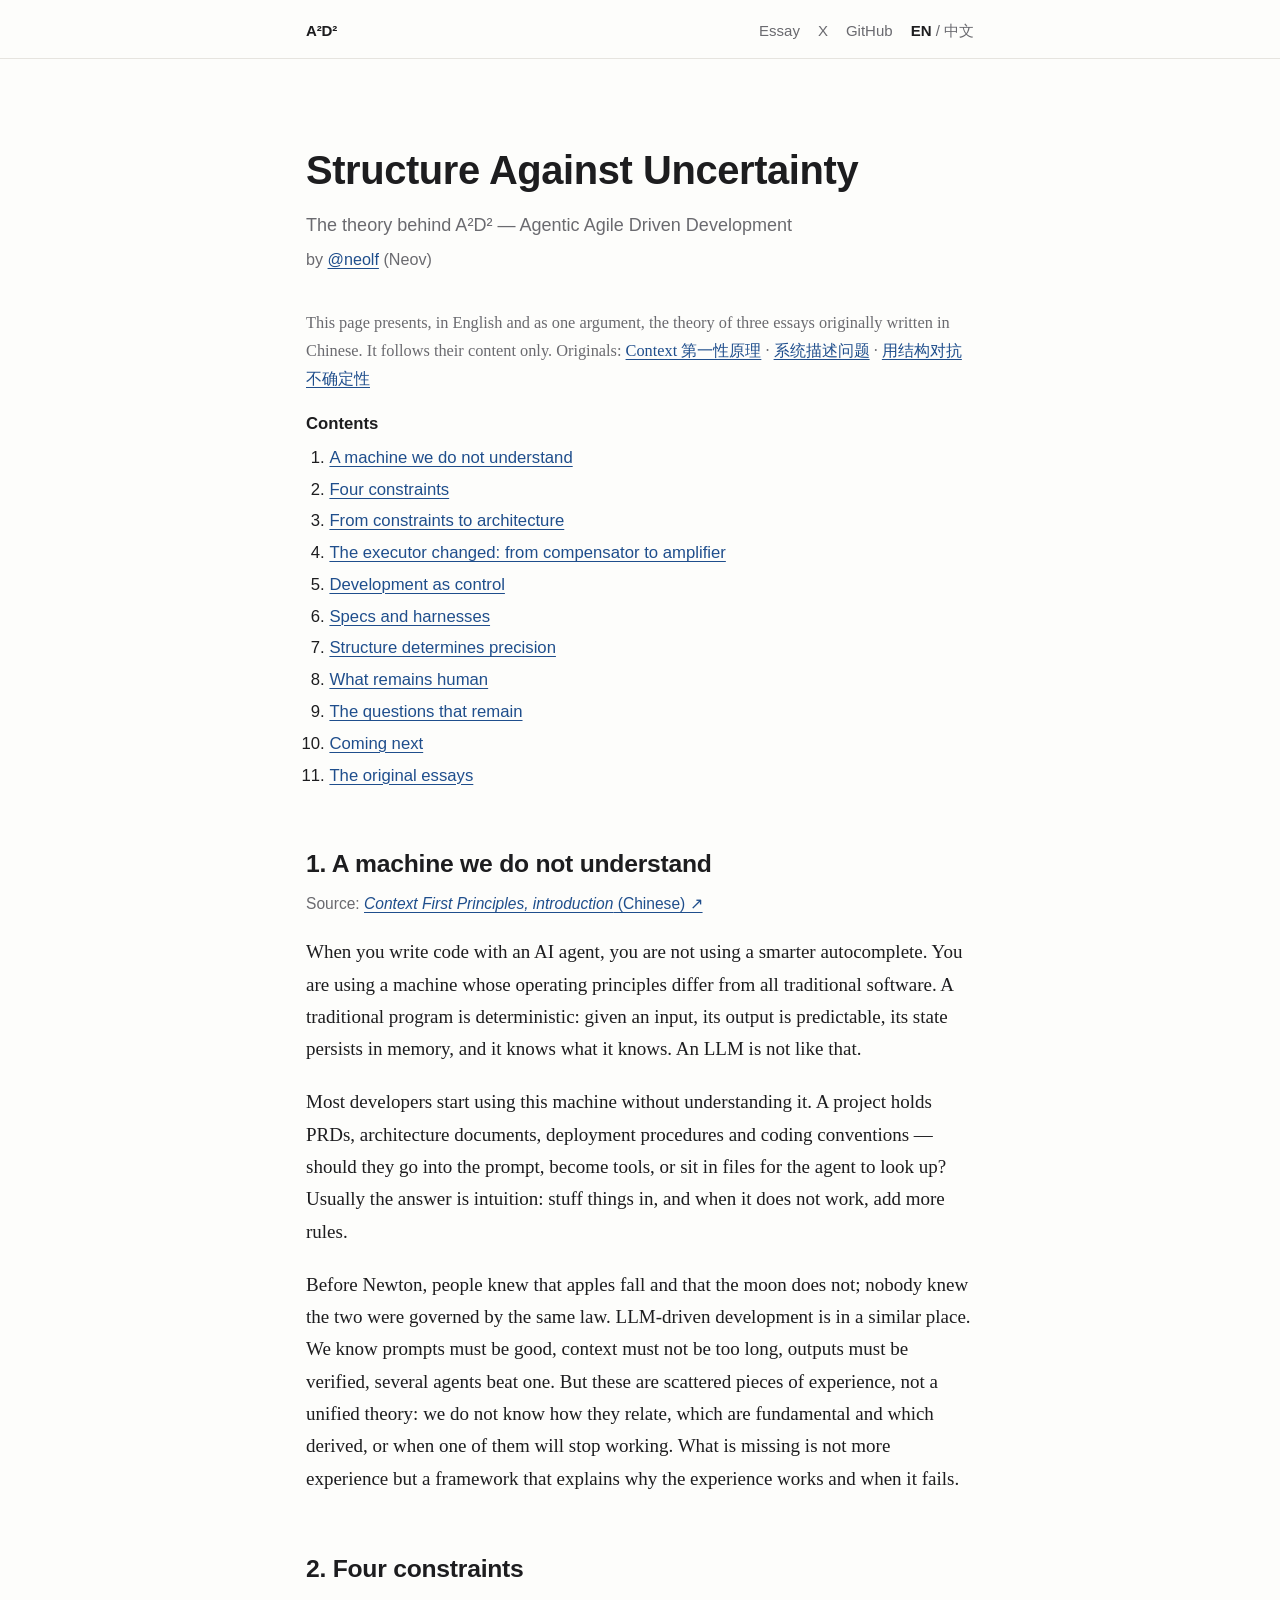
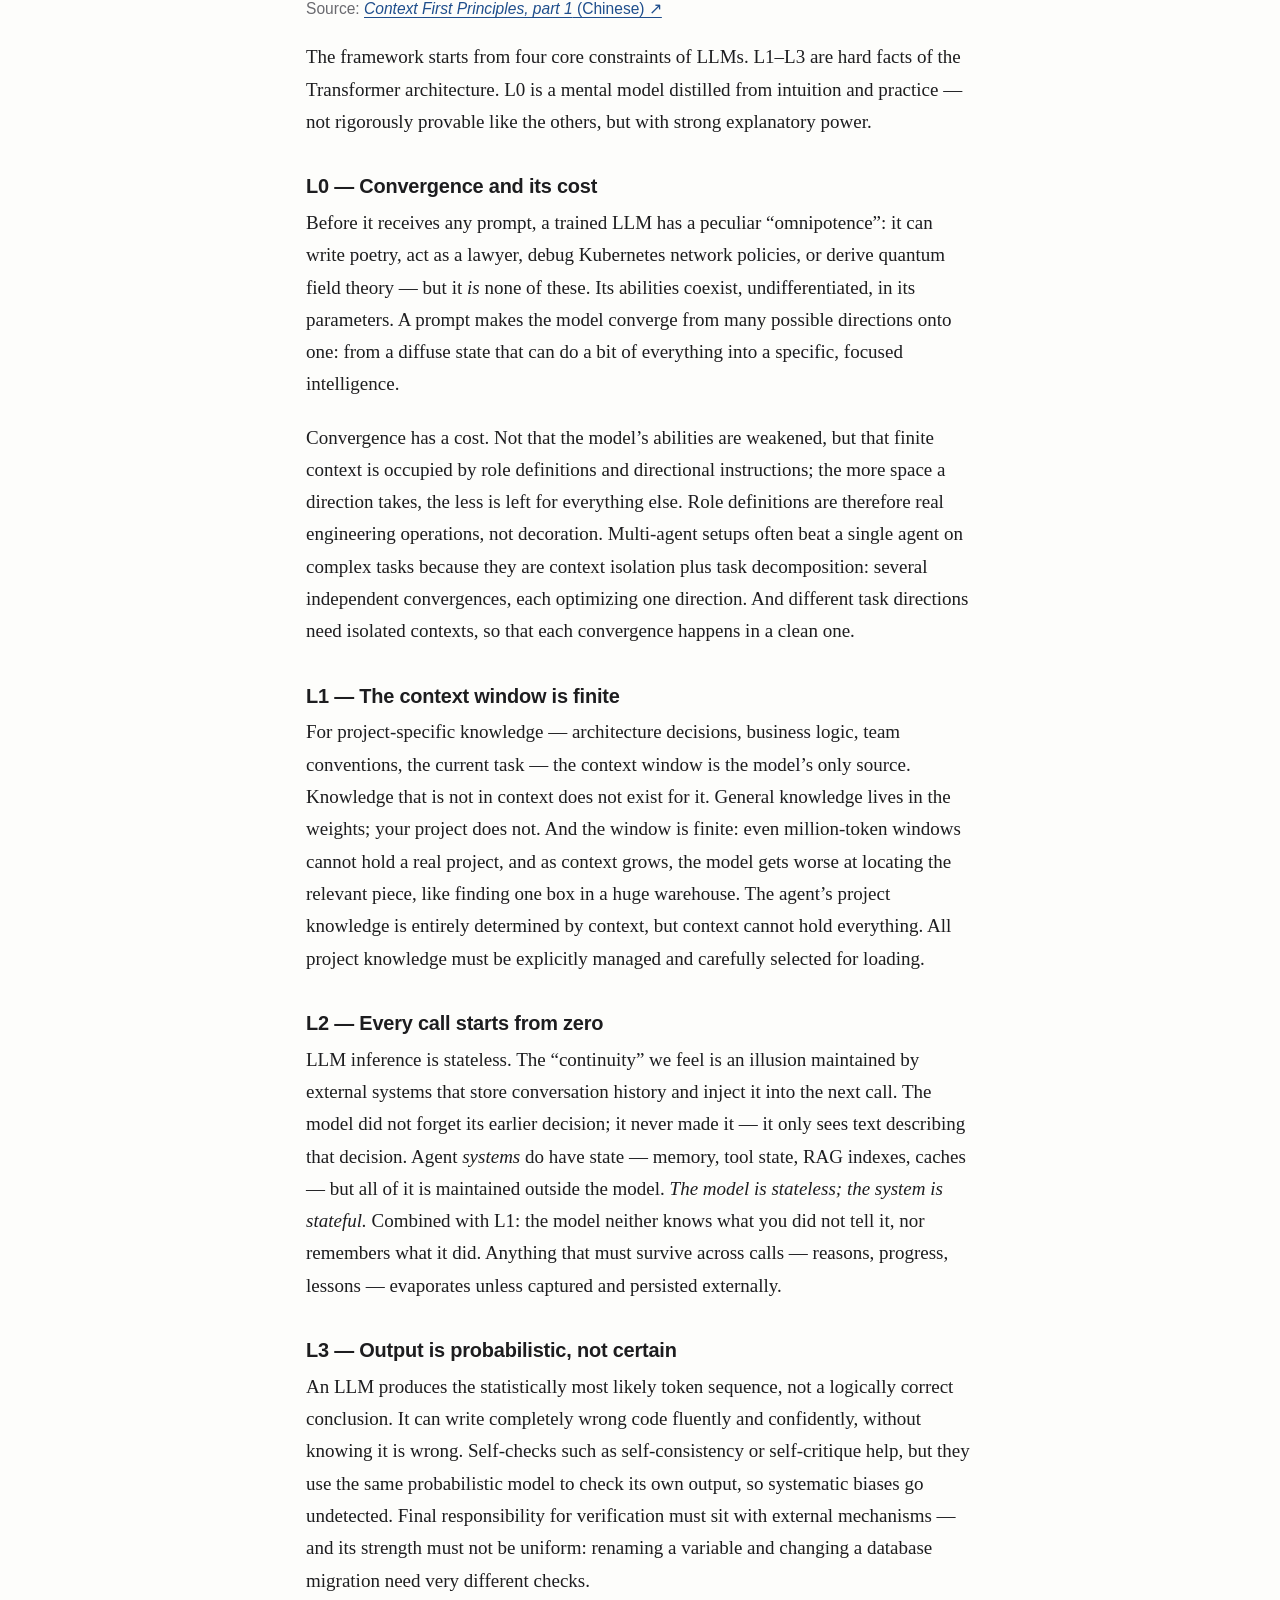
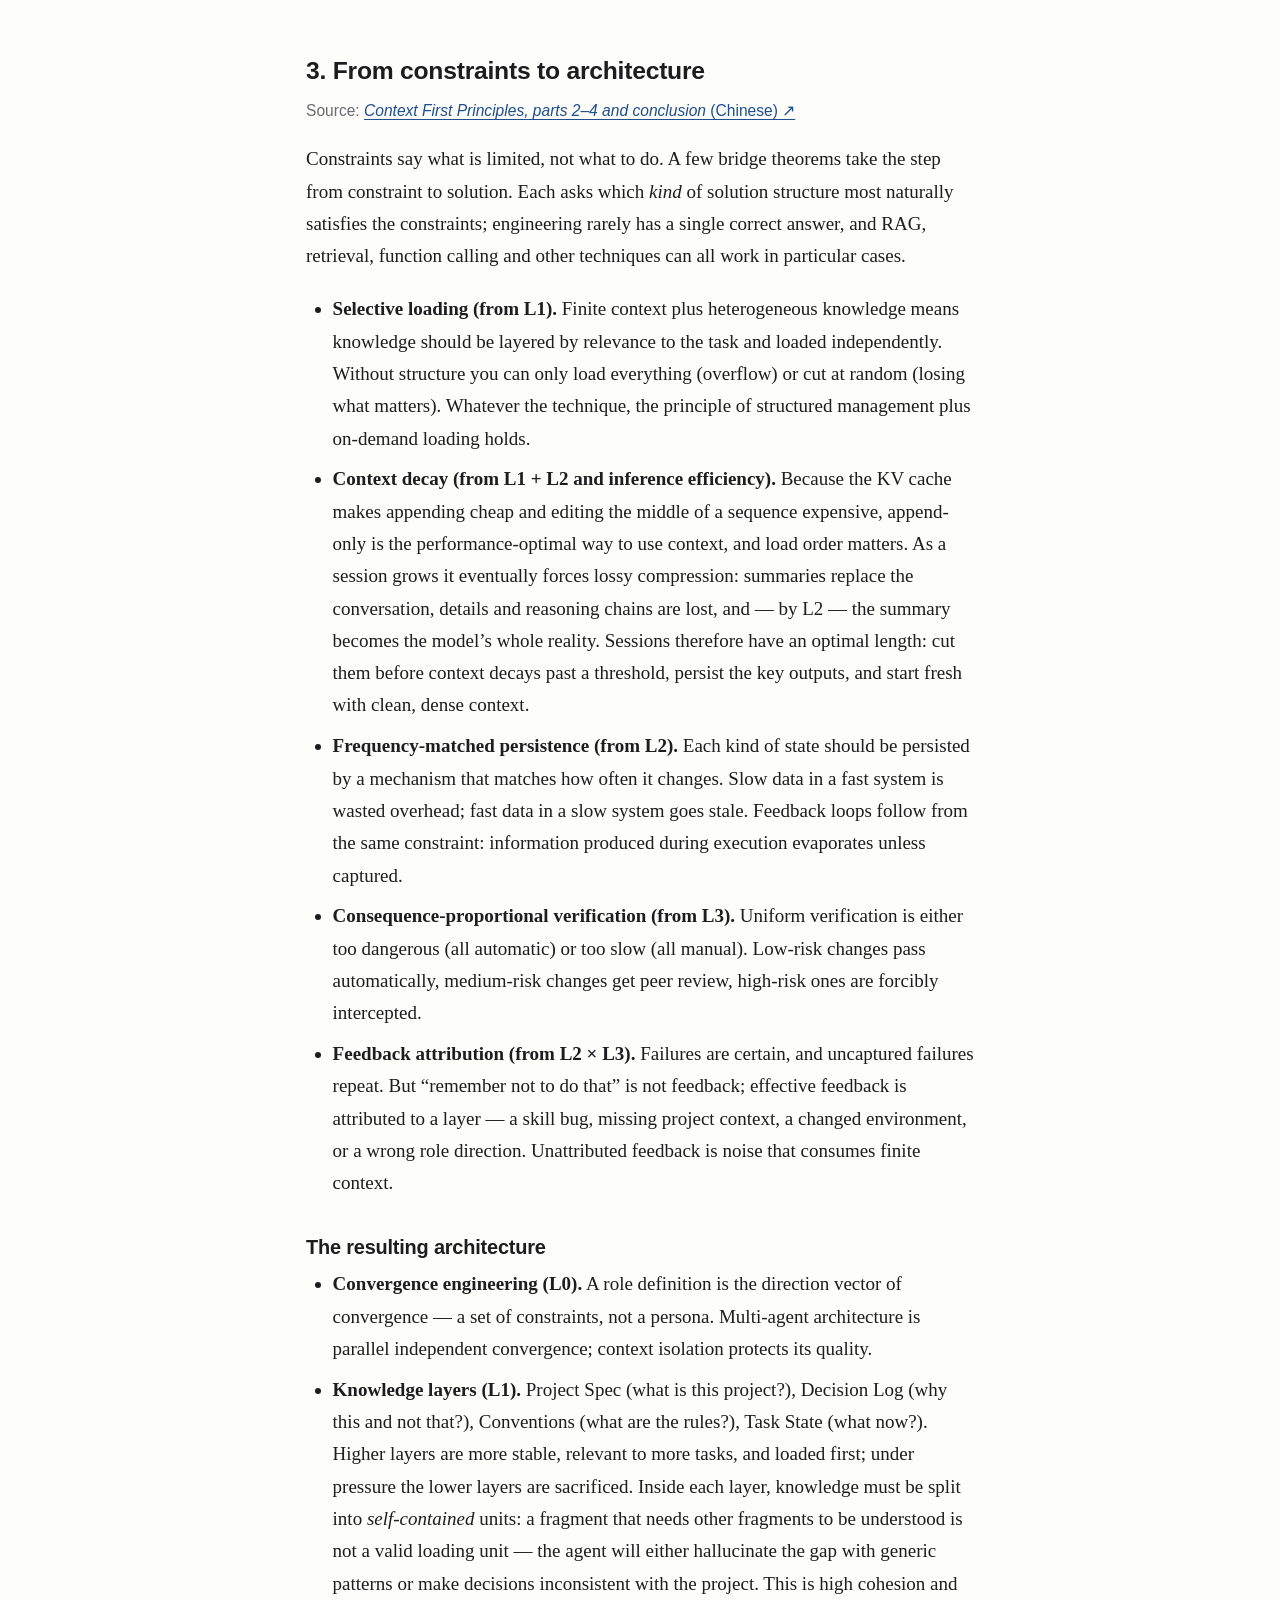
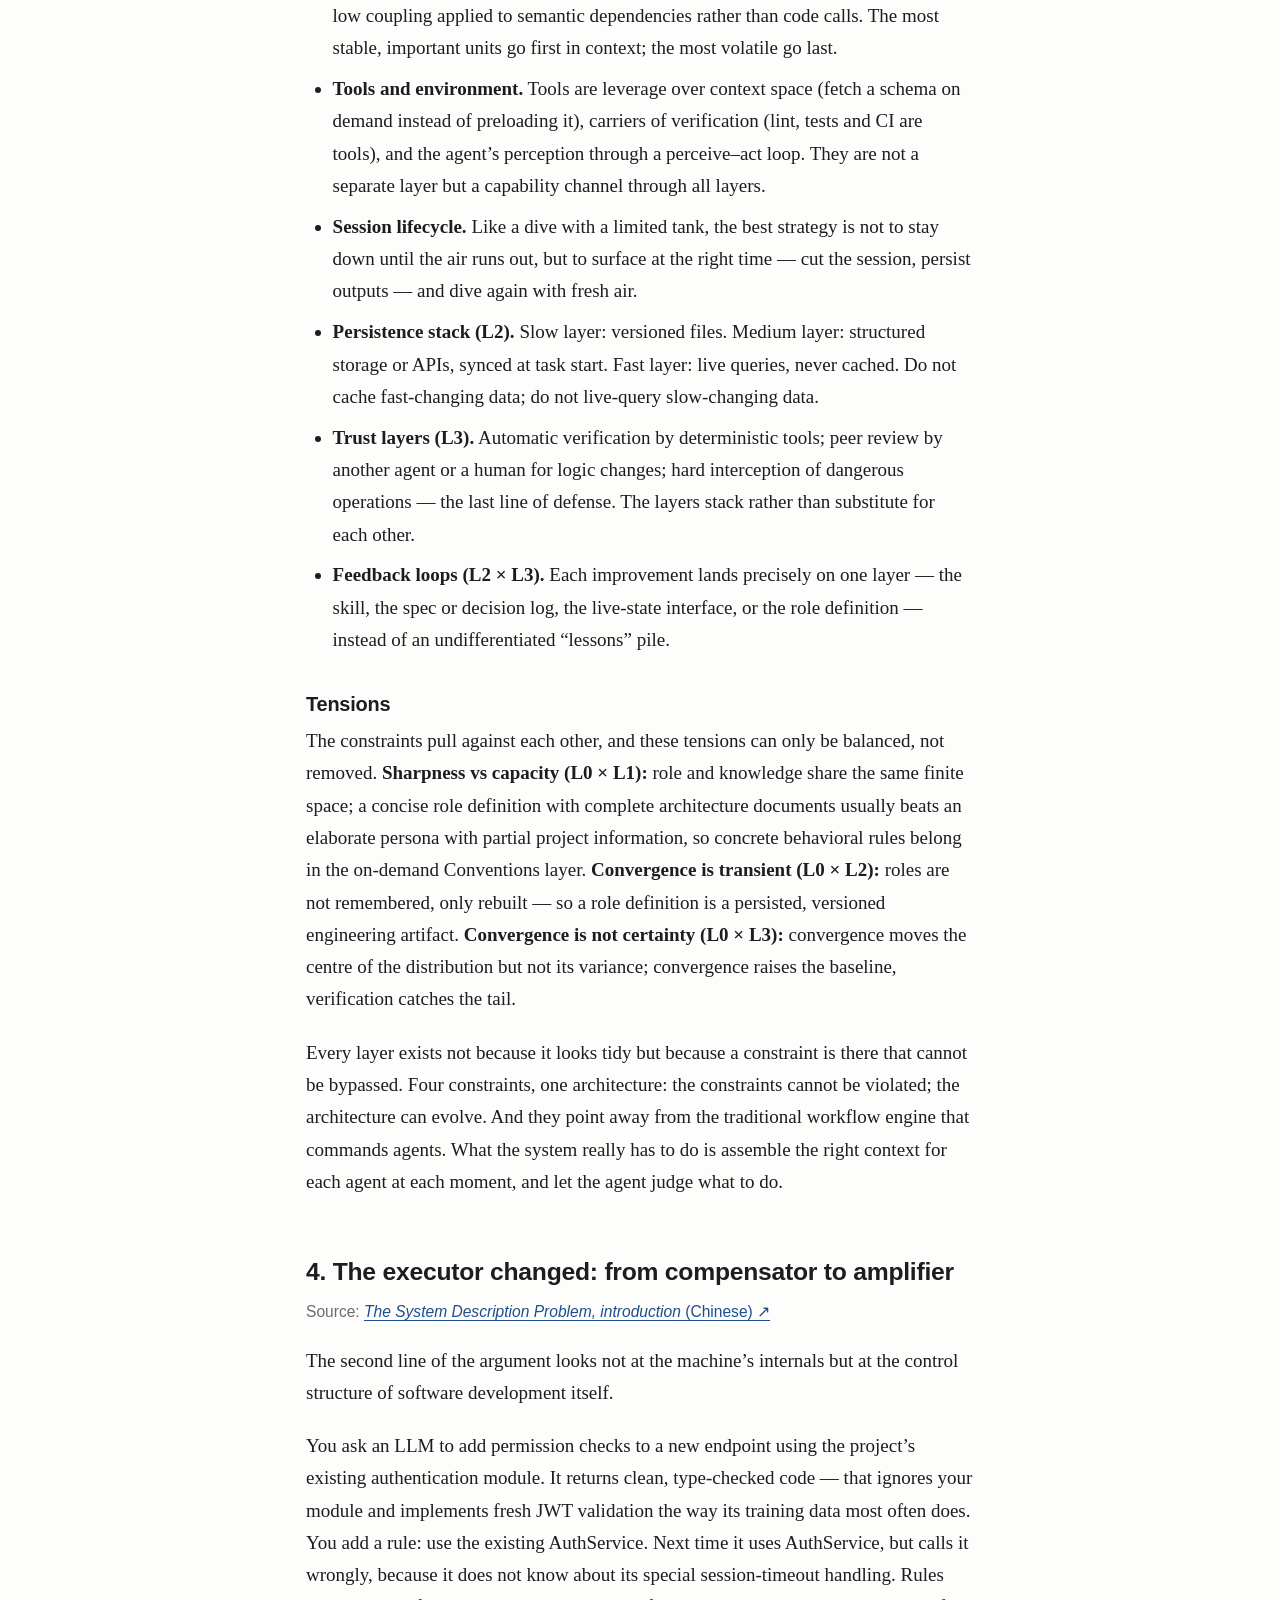
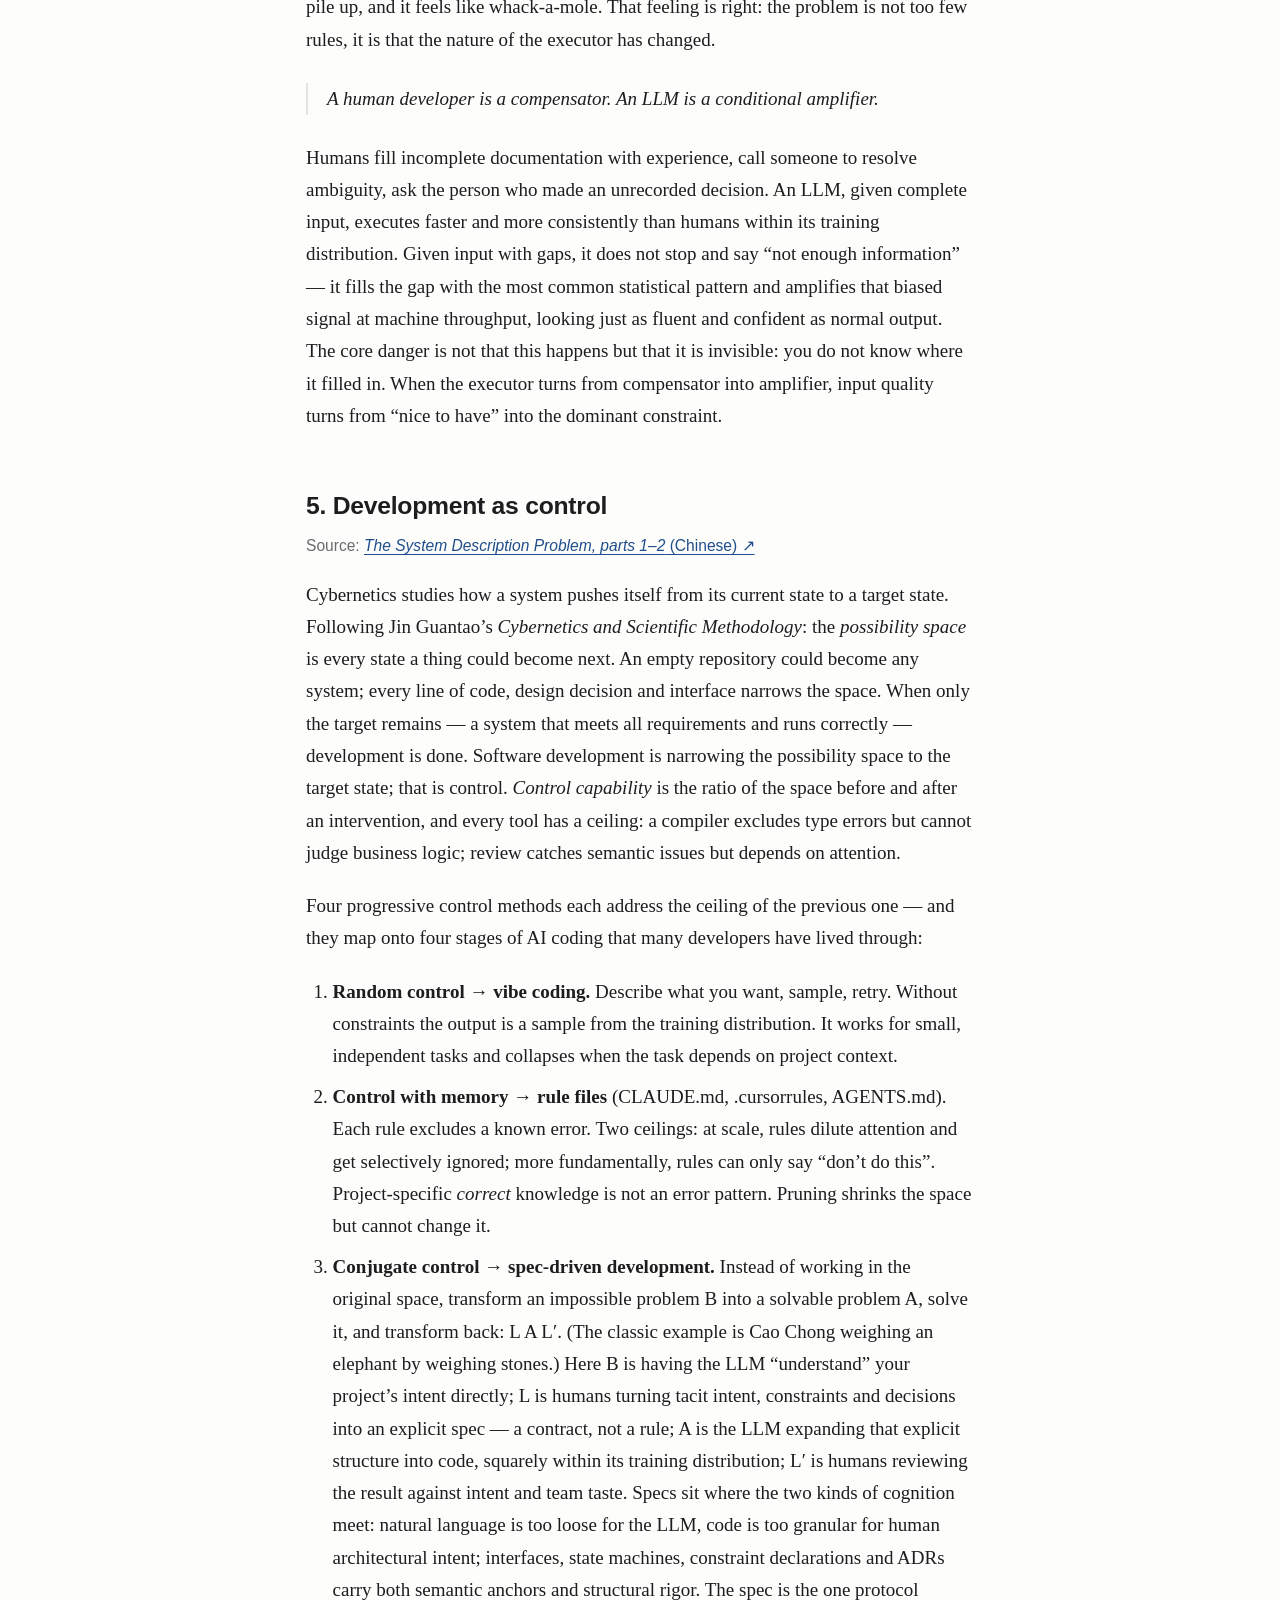
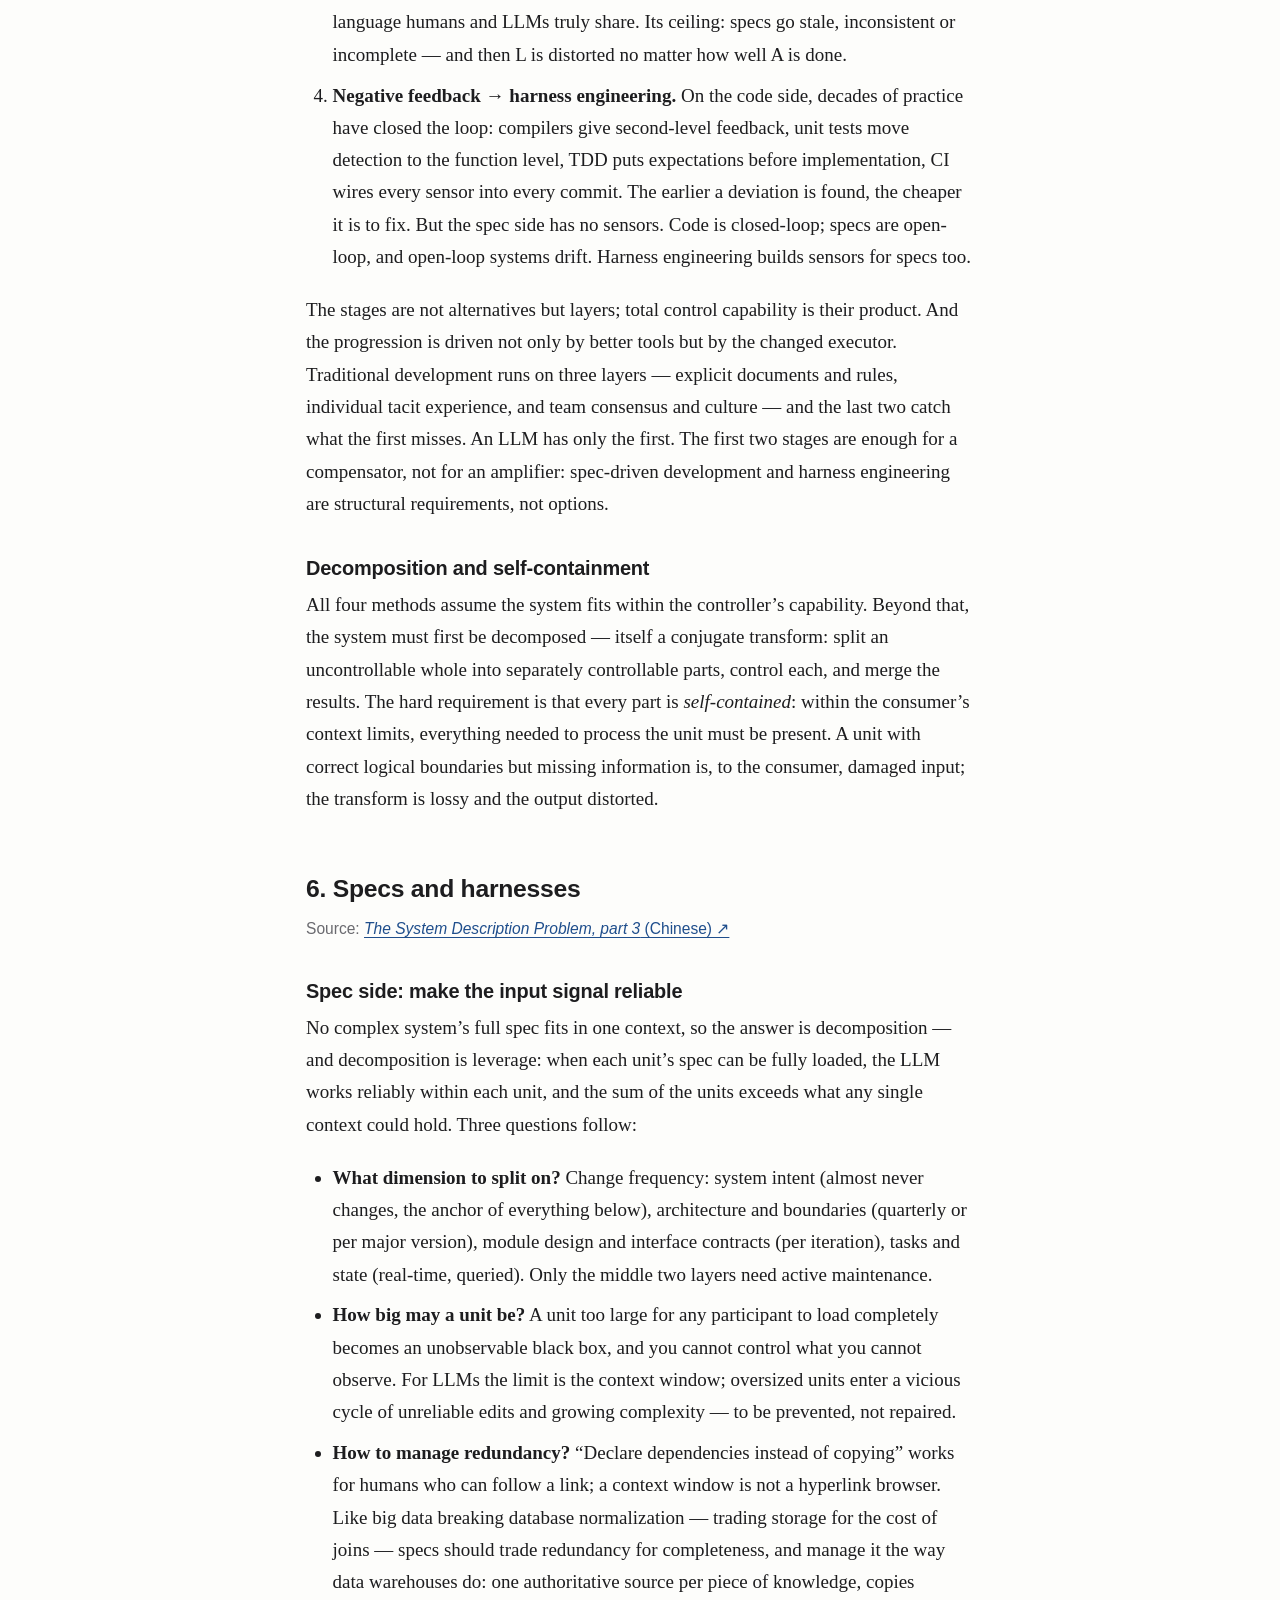
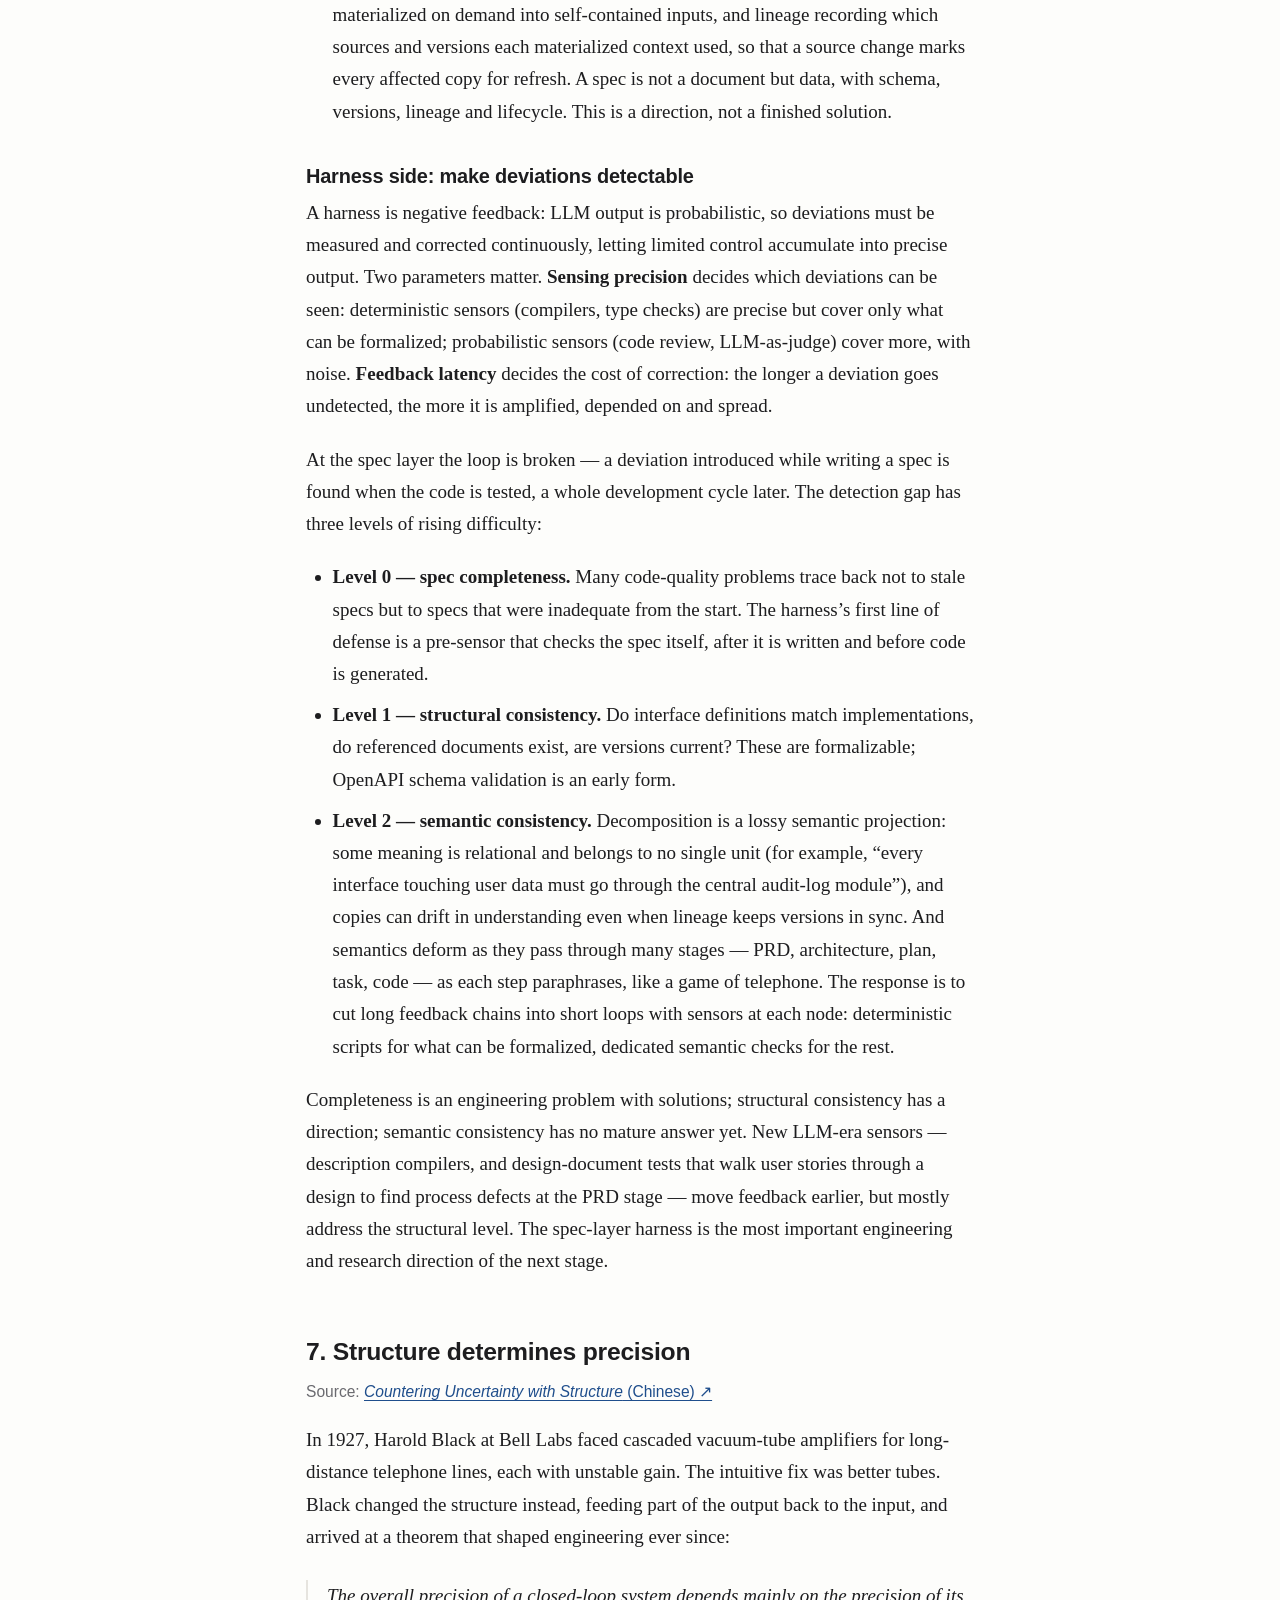
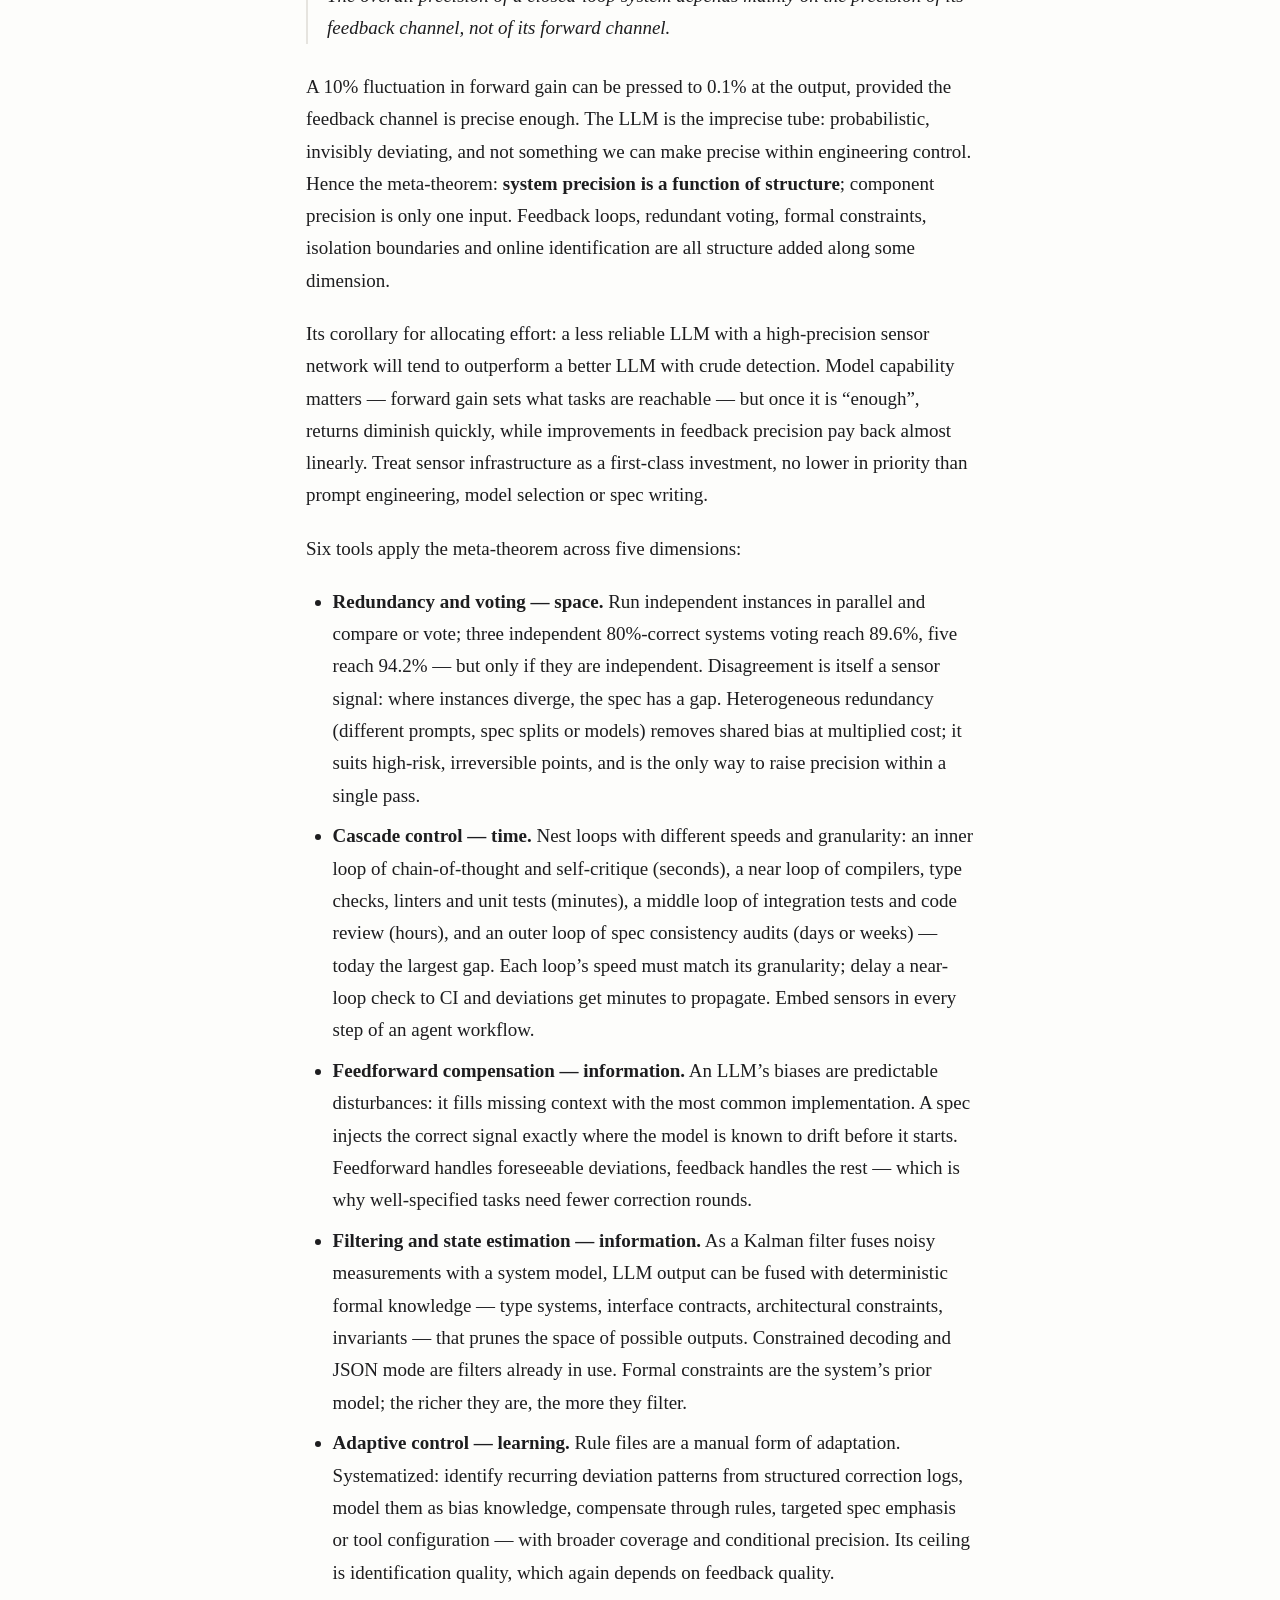
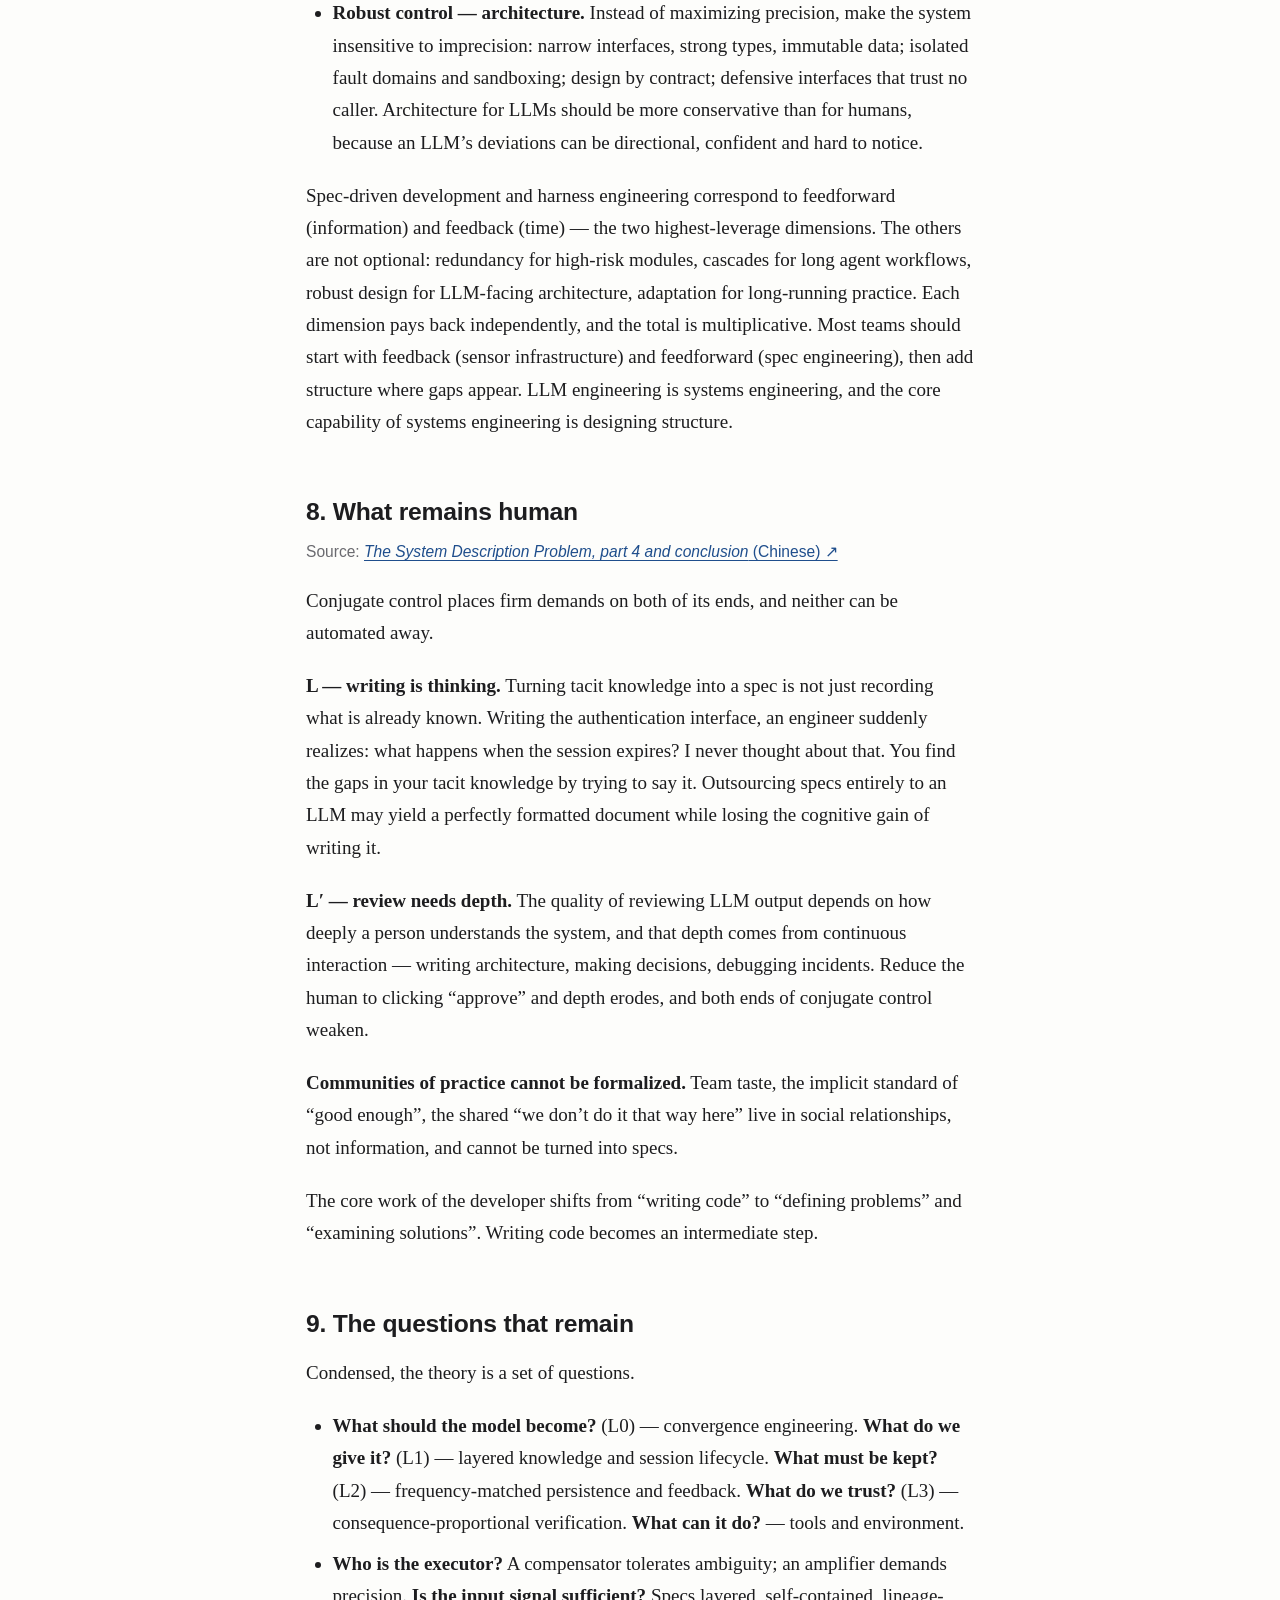
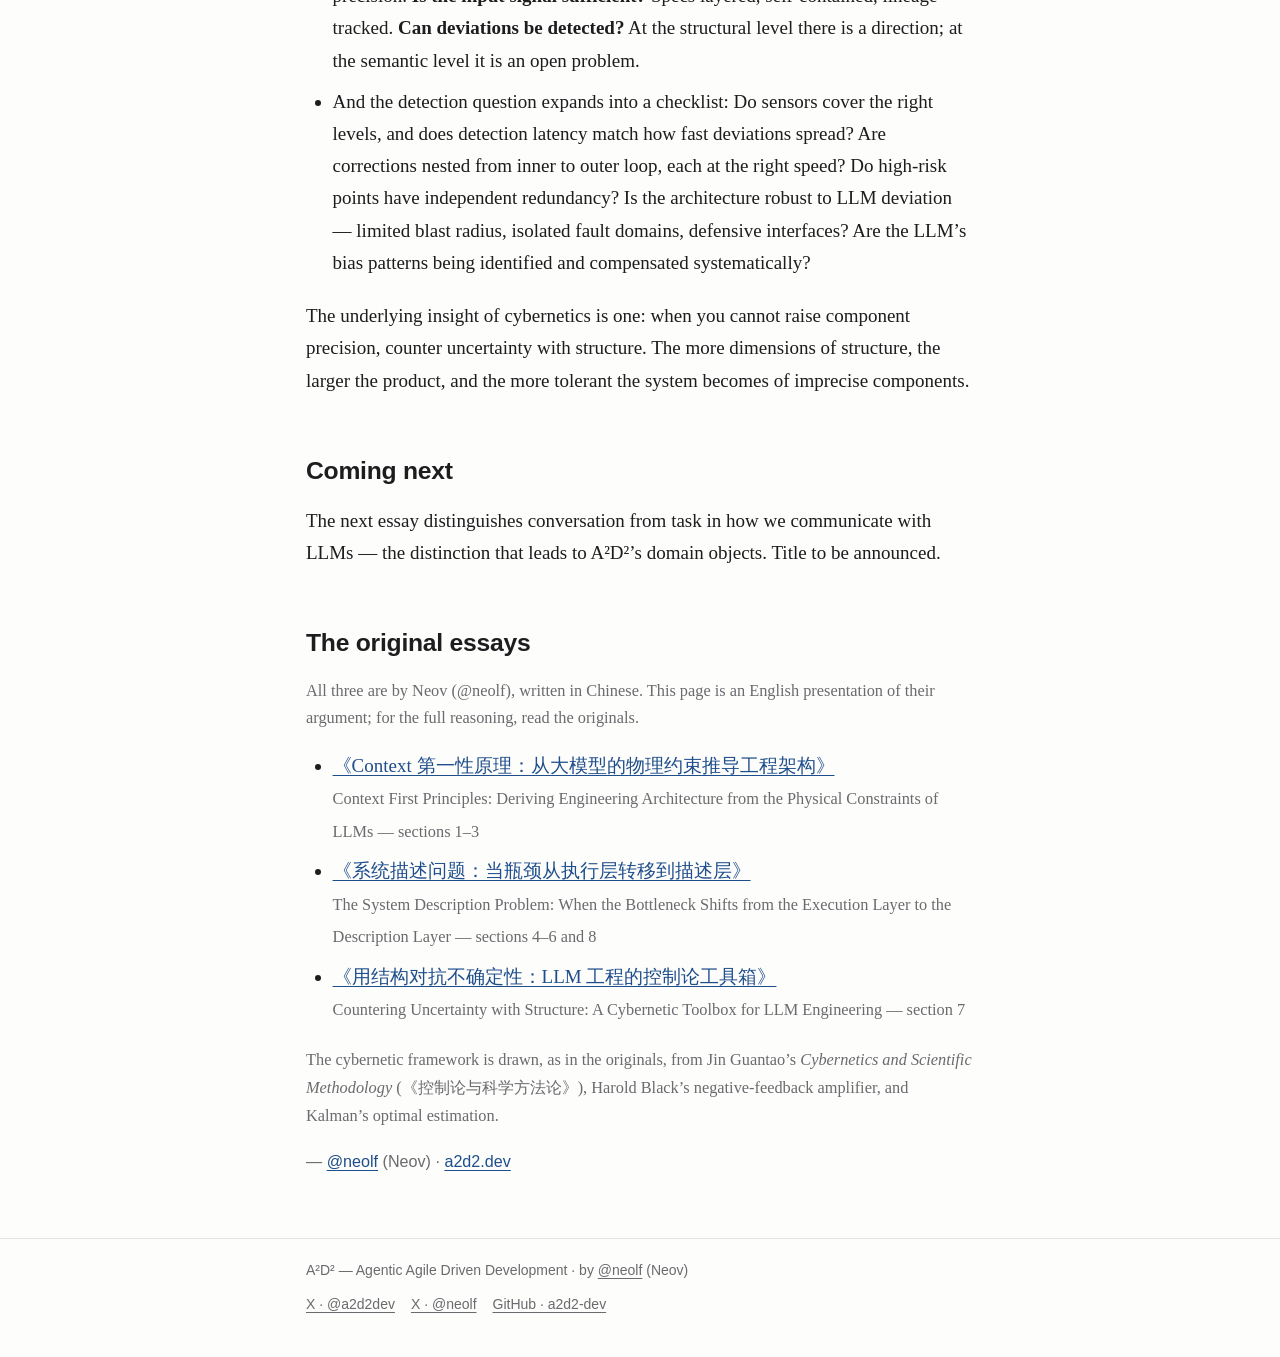
==== commit bbcd2f01: "Bilingual EN/ZH (/zh, /zh/essays, hreflang) and restrained reading style Co-authored-by: LiuFeng <im" ====
--- a/essays/index.html
+++ b/essays/index.html
@@ -8,56 +8,56 @@
 <meta name="description" content="One English essay presenting the theory behind A²D²: the four constraints of LLMs, the shift from execution to description, and the cybernetic toolbox for countering uncertainty with structure. By @neolf (Neov).">
 <meta name="author" content="Neov (@neolf)">
 <meta name="color-scheme" content="light dark">
-<meta name="theme-color" content="#0b0d12" media="(prefers-color-scheme: dark)">
-<meta name="theme-color" content="#fafafa" media="(prefers-color-scheme: light)">
 <link rel="canonical" href="https://a2d2.dev/essays">
+<link rel="alternate" hreflang="en" href="https://a2d2.dev/essays">
+<link rel="alternate" hreflang="zh-CN" href="https://a2d2.dev/zh/essays">
+<link rel="alternate" hreflang="x-default" href="https://a2d2.dev/essays">
 <link rel="icon" href="/favicon.svg" type="image/svg+xml">
 <link rel="stylesheet" href="/style.css">
 <meta property="og:type" content="article">
 <meta property="og:url" content="https://a2d2.dev/essays">
 <meta property="og:site_name" content="A²D²">
+<meta property="og:locale" content="en_US">
+<meta property="og:locale:alternate" content="zh_CN">
 <meta property="og:title" content="Structure Against Uncertainty: The Theory Behind A²D²">
 <meta property="og:description" content="What kind of machine an LLM is, why input quality becomes the dominant constraint, and how structure — not component precision — counters uncertainty. By @neolf (Neov).">
 <meta property="og:image" content="https://a2d2.dev/og.png">
 <meta property="og:image:width" content="1200">
 <meta property="og:image:height" content="630">
-<meta property="article:author" content="https://x.com/neolf">
 <meta name="twitter:card" content="summary_large_image">
 <meta name="twitter:site" content="@a2d2dev">
 <meta name="twitter:creator" content="@neolf">
 <meta name="twitter:title" content="Structure Against Uncertainty: The Theory Behind A²D²">
-<meta name="twitter:description" content="The theory behind A²D², in one English essay. By @neolf (Neov).">
+<meta name="twitter:description" content="What kind of machine an LLM is, why input quality becomes the dominant constraint, and how structure — not component precision — counters uncertainty. By @neolf (Neov).">
 <meta name="twitter:image" content="https://a2d2.dev/og.png">
 <script>window.va = window.va || function () { (window.vaq = window.vaq || []).push(arguments); };</script>
 <script defer src="/_vercel/insights/script.js"></script>
 </head>
 <body>
-<header class="nav">
-  <div class="wrap">
-    <a class="logo" href="/" aria-label="A²D² home"><img src="/favicon.svg" alt="" width="28" height="28">A²D²</a>
+<header class="site">
+  <div class="page">
+    <a class="brand" href="/">A²D²</a>
     <nav aria-label="Primary">
-      <a class="hide-sm" href="/#theory">Theory</a>
       <a href="/essays">Essay</a>
       <a href="https://x.com/a2d2dev">X</a>
-      <a class="hide-sm" href="https://github.com/a2d2-dev">GitHub</a>
+      <a href="https://github.com/a2d2-dev">GitHub</a>
+      <span class="lang" role="group" aria-label="Language"><span aria-current="true">EN</span> / <a href="/zh/essays" hreflang="zh-CN" lang="zh-CN">中文</a></span>
     </nav>
   </div>
 </header>
-
-<main id="top">
-<article class="long">
-  <span class="eyebrow"><b>●</b> A²D² · Theory</span>
+<main class="page">
+
   <h1>Structure Against Uncertainty</h1>
-  <p class="expand" style="font-size:clamp(19px,2.4vw,24px)">The theory behind A²D² — Agentic Agile Driven Development</p>
+  <p class="sub">The theory behind A²D² — Agentic Agile Driven Development</p>
   <p class="byline">by <a href="https://x.com/neolf">@neolf</a> (Neov)</p>
 
-  <p class="src" style="margin-top:22px">This page presents, in English and as one argument, the theory of three essays originally written in Chinese. It follows their content only. Originals:
+  <p class="muted small">This page presents, in English and as one argument, the theory of three essays originally written in Chinese. It follows their content only. Originals:
     <a href="https://mp.weixin.qq.com/s/ssC4RmuP1kvoBcZUZZzAFw" lang="zh-CN">Context 第一性原理</a> ·
     <a href="https://mp.weixin.qq.com/s/ylcrFnhIS02KFY5njhzpKQ" lang="zh-CN">系统描述问题</a> ·
     <a href="https://mp.weixin.qq.com/s/EA1BHgkol7j_IokcULheFA" lang="zh-CN">用结构对抗不确定性</a></p>
 
   <nav class="toc" aria-label="Contents">
-    <p>CONTENTS</p>
+    <strong>Contents</strong>
     <ol>
       <li><a href="#machine">A machine we do not understand</a></li>
       <li><a href="#constraints">Four constraints</a></li>
@@ -68,16 +68,19 @@
       <li><a href="#structure">Structure determines precision</a></li>
       <li><a href="#humans">What remains human</a></li>
       <li><a href="#questions">The questions that remain</a></li>
+      <li><a href="#next">Coming next</a></li>
       <li><a href="#sources">The original essays</a></li>
     </ol>
   </nav>
 
   <h2 id="machine">1. A machine we do not understand</h2>
+  <p class="src">Source: <a href="https://mp.weixin.qq.com/s/ssC4RmuP1kvoBcZUZZzAFw"><i>Context First Principles, introduction</i> (Chinese) ↗</a></p>
   <p>When you write code with an AI agent, you are not using a smarter autocomplete. You are using a machine whose operating principles differ from all traditional software. A traditional program is deterministic: given an input, its output is predictable, its state persists in memory, and it knows what it knows. An LLM is not like that.</p>
   <p>Most developers start using this machine without understanding it. A project holds PRDs, architecture documents, deployment procedures and coding conventions — should they go into the prompt, become tools, or sit in files for the agent to look up? Usually the answer is intuition: stuff things in, and when it does not work, add more rules.</p>
   <p>Before Newton, people knew that apples fall and that the moon does not; nobody knew the two were governed by the same law. LLM-driven development is in a similar place. We know prompts must be good, context must not be too long, outputs must be verified, several agents beat one. But these are scattered pieces of experience, not a unified theory: we do not know how they relate, which are fundamental and which derived, or when one of them will stop working. What is missing is not more experience but a framework that explains why the experience works and when it fails.</p>
 
   <h2 id="constraints">2. Four constraints</h2>
+  <p class="src">Source: <a href="https://mp.weixin.qq.com/s/ssC4RmuP1kvoBcZUZZzAFw"><i>Context First Principles, part 1</i> (Chinese) ↗</a></p>
   <p>The framework starts from four core constraints of LLMs. L1–L3 are hard facts of the Transformer architecture. L0 is a mental model distilled from intuition and practice — not rigorously provable like the others, but with strong explanatory power.</p>
 
   <h3>L0 — Convergence and its cost</h3>
@@ -94,6 +97,7 @@
   <p>An LLM produces the statistically most likely token sequence, not a logically correct conclusion. It can write completely wrong code fluently and confidently, without knowing it is wrong. Self-checks such as self-consistency or self-critique help, but they use the same probabilistic model to check its own output, so systematic biases go undetected. Final responsibility for verification must sit with external mechanisms — and its strength must not be uniform: renaming a variable and changing a database migration need very different checks.</p>
 
   <h2 id="architecture">3. From constraints to architecture</h2>
+  <p class="src">Source: <a href="https://mp.weixin.qq.com/s/ssC4RmuP1kvoBcZUZZzAFw"><i>Context First Principles, parts 2–4 and conclusion</i> (Chinese) ↗</a></p>
   <p>Constraints say what is limited, not what to do. A few bridge theorems take the step from constraint to solution. Each asks which <em>kind</em> of solution structure most naturally satisfies the constraints; engineering rarely has a single correct answer, and RAG, retrieval, function calling and other techniques can all work in particular cases.</p>
   <ul>
     <li><strong>Selective loading (from L1).</strong> Finite context plus heterogeneous knowledge means knowledge should be layered by relevance to the task and loaded independently. Without structure you can only load everything (overflow) or cut at random (losing what matters). Whatever the technique, the principle of structured management plus on-demand loading holds.</li>
@@ -119,12 +123,14 @@
   <p>Every layer exists not because it looks tidy but because a constraint is there that cannot be bypassed. Four constraints, one architecture: the constraints cannot be violated; the architecture can evolve. And they point away from the traditional workflow engine that commands agents. What the system really has to do is assemble the right context for each agent at each moment, and let the agent judge what to do.</p>
 
   <h2 id="description">4. The executor changed: from compensator to amplifier</h2>
+  <p class="src">Source: <a href="https://mp.weixin.qq.com/s/ylcrFnhIS02KFY5njhzpKQ"><i>The System Description Problem, introduction</i> (Chinese) ↗</a></p>
   <p>The second line of the argument looks not at the machine’s internals but at the control structure of software development itself.</p>
   <p>You ask an LLM to add permission checks to a new endpoint using the project’s existing authentication module. It returns clean, type-checked code — that ignores your module and implements fresh JWT validation the way its training data most often does. You add a rule: use the existing AuthService. Next time it uses AuthService, but calls it wrongly, because it does not know about its special session-timeout handling. Rules pile up, and it feels like whack-a-mole. That feeling is right: the problem is not too few rules, it is that the nature of the executor has changed.</p>
   <blockquote><p>A human developer is a compensator. An LLM is a conditional amplifier.</p></blockquote>
   <p>Humans fill incomplete documentation with experience, call someone to resolve ambiguity, ask the person who made an unrecorded decision. An LLM, given complete input, executes faster and more consistently than humans within its training distribution. Given input with gaps, it does not stop and say “not enough information” — it fills the gap with the most common statistical pattern and amplifies that biased signal at machine throughput, looking just as fluent and confident as normal output. The core danger is not that this happens but that it is invisible: you do not know where it filled in. When the executor turns from compensator into amplifier, input quality turns from “nice to have” into the dominant constraint.</p>
 
   <h2 id="control">5. Development as control</h2>
+  <p class="src">Source: <a href="https://mp.weixin.qq.com/s/ylcrFnhIS02KFY5njhzpKQ"><i>The System Description Problem, parts 1–2</i> (Chinese) ↗</a></p>
   <p>Cybernetics studies how a system pushes itself from its current state to a target state. Following Jin Guantao’s <i>Cybernetics and Scientific Methodology</i>: the <em>possibility space</em> is every state a thing could become next. An empty repository could become any system; every line of code, design decision and interface narrows the space. When only the target remains — a system that meets all requirements and runs correctly — development is done. Software development is narrowing the possibility space to the target state; that is control. <em>Control capability</em> is the ratio of the space before and after an intervention, and every tool has a ceiling: a compiler excludes type errors but cannot judge business logic; review catches semantic issues but depends on attention.</p>
   <p>Four progressive control methods each address the ceiling of the previous one — and they map onto four stages of AI coding that many developers have lived through:</p>
   <ol>
@@ -139,6 +145,7 @@
   <p>All four methods assume the system fits within the controller’s capability. Beyond that, the system must first be decomposed — itself a conjugate transform: split an uncontrollable whole into separately controllable parts, control each, and merge the results. The hard requirement is that every part is <em>self-contained</em>: within the consumer’s context limits, everything needed to process the unit must be present. A unit with correct logical boundaries but missing information is, to the consumer, damaged input; the transform is lossy and the output distorted.</p>
 
   <h2 id="spec-harness">6. Specs and harnesses</h2>
+  <p class="src">Source: <a href="https://mp.weixin.qq.com/s/ylcrFnhIS02KFY5njhzpKQ"><i>The System Description Problem, part 3</i> (Chinese) ↗</a></p>
   <h3>Spec side: make the input signal reliable</h3>
   <p>No complex system’s full spec fits in one context, so the answer is decomposition — and decomposition is leverage: when each unit’s spec can be fully loaded, the LLM works reliably within each unit, and the sum of the units exceeds what any single context could hold. Three questions follow:</p>
   <ul>
@@ -157,6 +164,7 @@
   <p>Completeness is an engineering problem with solutions; structural consistency has a direction; semantic consistency has no mature answer yet. New LLM-era sensors — description compilers, and design-document tests that walk user stories through a design to find process defects at the PRD stage — move feedback earlier, but mostly address the structural level. The spec-layer harness is the most important engineering and research direction of the next stage.</p>
 
   <h2 id="structure">7. Structure determines precision</h2>
+  <p class="src">Source: <a href="https://mp.weixin.qq.com/s/EA1BHgkol7j_IokcULheFA"><i>Countering Uncertainty with Structure</i> (Chinese) ↗</a></p>
   <p>In 1927, Harold Black at Bell Labs faced cascaded vacuum-tube amplifiers for long-distance telephone lines, each with unstable gain. The intuitive fix was better tubes. Black changed the structure instead, feeding part of the output back to the input, and arrived at a theorem that shaped engineering ever since:</p>
   <blockquote><p>The overall precision of a closed-loop system depends mainly on the precision of its feedback channel, not of its forward channel.</p></blockquote>
   <p>A 10% fluctuation in forward gain can be pressed to 0.1% at the output, provided the feedback channel is precise enough. The LLM is the imprecise tube: probabilistic, invisibly deviating, and not something we can make precise within engineering control. Hence the meta-theorem: <strong>system precision is a function of structure</strong>; component precision is only one input. Feedback loops, redundant voting, formal constraints, isolation boundaries and online identification are all structure added along some dimension.</p>
@@ -173,6 +181,7 @@
   <p>Spec-driven development and harness engineering correspond to feedforward (information) and feedback (time) — the two highest-leverage dimensions. The others are not optional: redundancy for high-risk modules, cascades for long agent workflows, robust design for LLM-facing architecture, adaptation for long-running practice. Each dimension pays back independently, and the total is multiplicative. Most teams should start with feedback (sensor infrastructure) and feedforward (spec engineering), then add structure where gaps appear. LLM engineering is systems engineering, and the core capability of systems engineering is designing structure.</p>
 
   <h2 id="humans">8. What remains human</h2>
+  <p class="src">Source: <a href="https://mp.weixin.qq.com/s/ylcrFnhIS02KFY5njhzpKQ"><i>The System Description Problem, part 4 and conclusion</i> (Chinese) ↗</a></p>
   <p>Conjugate control places firm demands on both of its ends, and neither can be automated away.</p>
   <p><strong>L — writing is thinking.</strong> Turning tacit knowledge into a spec is not just recording what is already known. Writing the authentication interface, an engineer suddenly realizes: what happens when the session expires? I never thought about that. You find the gaps in your tacit knowledge by trying to say it. Outsourcing specs entirely to an LLM may yield a perfectly formatted document while losing the cognitive gain of writing it.</p>
   <p><strong>L′ — review needs depth.</strong> The quality of reviewing LLM output depends on how deeply a person understands the system, and that depth comes from continuous interaction — writing architecture, making decisions, debugging incidents. Reduce the human to clicking “approve” and depth erodes, and both ends of conjugate control weaken.</p>
@@ -188,26 +197,21 @@
   </ul>
   <p>The underlying insight of cybernetics is one: when you cannot raise component precision, counter uncertainty with structure. The more dimensions of structure, the larger the product, and the more tolerant the system becomes of imprecise components.</p>
 
-  <div class="card next" style="margin:40px 0 8px">
-    <span class="num">COMING NEXT</span>
-    <h3>Conversation or task?</h3>
-    <p>The next essay distinguishes conversation from task in how we communicate with LLMs — the distinction that leads to A²D²’s domain objects.</p>
-  </div>
+  <h2 id="next">Coming next</h2>
+  <p>The next essay distinguishes conversation from task in how we communicate with LLMs — the distinction that leads to A²D²’s domain objects. Title to be announced.</p>
 
   <h2 id="sources">The original essays</h2>
-  <p class="src">All three are by Neov (@neolf), written in Chinese. This page is an English presentation of their argument; for the full reasoning, read the originals.</p>
-  <ul class="sources">
-    <li><a href="https://mp.weixin.qq.com/s/ssC4RmuP1kvoBcZUZZzAFw" lang="zh-CN">《Context 第一性原理：从大模型的物理约束推导工程架构》</a><small>Context First Principles: Deriving Engineering Architecture from the Physical Constraints of LLMs — sections 1–3</small></li>
-    <li><a href="https://mp.weixin.qq.com/s/ylcrFnhIS02KFY5njhzpKQ" lang="zh-CN">《系统描述问题：当瓶颈从执行层转移到描述层》</a><small>The System Description Problem: When the Bottleneck Shifts from the Execution Layer to the Description Layer — sections 4–6 and 8</small></li>
-    <li><a href="https://mp.weixin.qq.com/s/EA1BHgkol7j_IokcULheFA" lang="zh-CN">《用结构对抗不确定性：LLM 工程的控制论工具箱》</a><small>Countering Uncertainty with Structure: A Cybernetic Toolbox for LLM Engineering — section 7</small></li>
-  </ul>
-  <p class="src">The cybernetic framework is drawn, as in the originals, from Jin Guantao’s <i>Cybernetics and Scientific Methodology</i> (《控制论与科学方法论》), Harold Black’s negative-feedback amplifier, and Kalman’s optimal estimation.</p>
+  <p class="muted small">All three are by Neov (@neolf), written in Chinese. This page is an English presentation of their argument; for the full reasoning, read the originals.</p>
+  <ul>
+    <li><a href="https://mp.weixin.qq.com/s/ssC4RmuP1kvoBcZUZZzAFw" lang="zh-CN">《Context 第一性原理：从大模型的物理约束推导工程架构》</a> <br><span class="muted small">Context First Principles: Deriving Engineering Architecture from the Physical Constraints of LLMs — sections 1–3</span></li>
+    <li><a href="https://mp.weixin.qq.com/s/ylcrFnhIS02KFY5njhzpKQ" lang="zh-CN">《系统描述问题：当瓶颈从执行层转移到描述层》</a> <br><span class="muted small">The System Description Problem: When the Bottleneck Shifts from the Execution Layer to the Description Layer — sections 4–6 and 8</span></li>
+    <li><a href="https://mp.weixin.qq.com/s/EA1BHgkol7j_IokcULheFA" lang="zh-CN">《用结构对抗不确定性：LLM 工程的控制论工具箱》</a> <br><span class="muted small">Countering Uncertainty with Structure: A Cybernetic Toolbox for LLM Engineering — section 7</span></li>
+  </ul>
+  <p class="muted small">The cybernetic framework is drawn, as in the originals, from Jin Guantao’s <i>Cybernetics and Scientific Methodology</i> (《控制论与科学方法论》), Harold Black’s negative-feedback amplifier, and Kalman’s optimal estimation.</p>
   <p class="byline">— <a href="https://x.com/neolf">@neolf</a> (Neov) · <a href="/">a2d2.dev</a></p>
-</article>
 </main>
-
 <footer>
-  <div class="wrap">
+  <div class="page">
     <span>A²D² — Agentic Agile Driven Development · by <a href="https://x.com/neolf">@neolf</a> (Neov)</span>
     <nav aria-label="Links">
       <a href="https://x.com/a2d2dev">X · @a2d2dev</a>
--- a/style.css
+++ b/style.css
@@ -1,94 +1,74 @@
+/* a2d2.dev — plain long-form reading style */
 :root{
-  --bg:#fafafa; --bg2:#ffffff; --fg:#111318; --muted:#5b6170; --line:#e4e6eb;
-  --accent:#3b5bfd; --accent2:#7c3aed; --code:#f1f2f5; --glow:rgba(59,91,253,.10);
-  --sans:ui-sans-serif,system-ui,-apple-system,"Segoe UI","PingFang SC","Hiragino Sans GB","Microsoft YaHei",Helvetica,Arial,sans-serif;
-  --mono:ui-monospace,SFMono-Regular,"SF Mono",Menlo,Consolas,"Liberation Mono",monospace;
+  --bg:#fdfdfb; --fg:#1d1d1f; --muted:#6a6a6f; --line:#e6e4df; --accent:#1f4e8c;
+  --serif:"Iowan Old Style","Charter","Palatino Linotype","Book Antiqua",Georgia,"Noto Serif SC","Source Han Serif SC","Songti SC",serif;
+  --sans:-apple-system,BlinkMacSystemFont,"Segoe UI",Helvetica,Arial,"PingFang SC","Hiragino Sans GB","Noto Sans SC","Microsoft YaHei",sans-serif;
+  --zh:"PingFang SC","Hiragino Sans GB","Noto Serif SC","Source Han Serif SC","Noto Sans SC","Microsoft YaHei",sans-serif;
+  --mono:ui-monospace,SFMono-Regular,Menlo,Consolas,monospace;
 }
 @media (prefers-color-scheme:dark){
-  :root{--bg:#0b0d12;--bg2:#12151c;--fg:#eceef3;--muted:#9aa1b2;--line:#232733;
-  --accent:#7c9cff;--accent2:#b18cff;--code:#171b24;--glow:rgba(124,156,255,.12);}
+  :root{--bg:#141414;--fg:#e4e2dd;--muted:#9a978f;--line:#2c2b29;--accent:#8fb1e0}
 }
 *{box-sizing:border-box}
-html{-webkit-text-size-adjust:100%;scroll-behavior:smooth}
-body{margin:0;background:var(--bg);color:var(--fg);font-family:var(--sans);line-height:1.6;font-size:17px;
-  -webkit-font-smoothing:antialiased}
-a{color:var(--accent);text-decoration:none}
-a:hover{text-decoration:underline}
-code{font-family:var(--mono);font-size:.88em;background:var(--code);border:1px solid var(--line);padding:.1em .4em;border-radius:6px}
-.wrap{max-width:1040px;margin:0 auto;padding:0 24px}
-header.nav{position:sticky;top:0;z-index:5;backdrop-filter:saturate(1.4) blur(10px);-webkit-backdrop-filter:saturate(1.4) blur(10px);
-  background:color-mix(in srgb,var(--bg) 82%,transparent);border-bottom:1px solid var(--line)}
-.nav .wrap{display:flex;align-items:center;justify-content:space-between;height:60px}
-.logo{display:flex;align-items:center;gap:10px;font-weight:800;color:var(--fg);letter-spacing:-.01em;font-size:18px}
-.logo:hover{text-decoration:none}
-.logo img{width:28px;height:28px}
-.nav nav{display:flex;gap:22px;font-size:15px}
-.nav nav a{color:var(--muted)}
-.nav nav a:hover{color:var(--fg);text-decoration:none}
-.hero{position:relative;padding:110px 0 80px;overflow:hidden}
-.hero:before{content:"";position:absolute;inset:-30% -10% auto;height:620px;
-  background:radial-gradient(600px 300px at 30% 30%,var(--glow),transparent 70%),radial-gradient(500px 280px at 75% 20%,color-mix(in srgb,var(--accent2) 14%,transparent),transparent 70%);pointer-events:none}
-.eyebrow{display:inline-flex;gap:8px;align-items:center;font-size:13px;font-weight:600;letter-spacing:.06em;text-transform:uppercase;color:var(--muted);
-  border:1px solid var(--line);border-radius:999px;padding:6px 12px;background:var(--bg2)}
-.eyebrow b{color:var(--accent)}
-h1{position:relative;font-size:clamp(56px,11vw,124px);line-height:.95;letter-spacing:-.045em;margin:28px 0 10px;font-weight:850}
-h1 sup{font-size:.5em;vertical-align:.85em;background:linear-gradient(135deg,var(--accent),var(--accent2));-webkit-background-clip:text;background-clip:text;color:transparent}
-.expand{position:relative;font-size:clamp(22px,3.2vw,34px);font-weight:700;letter-spacing:-.02em;margin:0}
-.expand span{color:var(--accent)}
-.zh{position:relative;color:var(--muted);margin:6px 0 0;font-size:18px}
-.lede{position:relative;max-width:720px;font-size:clamp(18px,2vw,21px);color:var(--muted);margin:28px 0 36px}
-.lede strong{color:var(--fg);font-weight:600}
-.cta{position:relative;display:flex;flex-wrap:wrap;gap:12px}
-.btn{display:inline-flex;align-items:center;gap:8px;padding:12px 18px;border-radius:10px;font-weight:600;font-size:15px;border:1px solid var(--line);color:var(--fg);background:var(--bg2)}
-.btn:hover{text-decoration:none;border-color:var(--muted)}
-.btn.primary{background:var(--fg);color:var(--bg);border-color:var(--fg)}
-.btn.primary:hover{opacity:.9}
-.btn svg{width:18px;height:18px;fill:currentColor}
-section{padding:72px 0;border-top:1px solid var(--line)}
-.kicker{font-family:var(--mono);font-size:13px;color:var(--accent);letter-spacing:.04em;margin:0 0 10px}
-h2{font-size:clamp(28px,4vw,40px);letter-spacing:-.03em;line-height:1.15;margin:0 0 16px}
-.sub{color:var(--muted);max-width:720px;margin:0 0 36px}
-.grid{display:grid;gap:16px}
-.g3{grid-template-columns:repeat(3,1fr)}
-.g2{grid-template-columns:repeat(2,1fr)}
-.card{background:var(--bg2);border:1px solid var(--line);border-radius:14px;padding:22px 22px 20px}
-.card h3{margin:0 0 8px;font-size:18px;letter-spacing:-.01em}
-.card p{margin:0;color:var(--muted);font-size:15.5px}
-.num{font-family:var(--mono);font-size:12px;color:var(--accent);display:block;margin-bottom:12px}
-.note{color:var(--muted);font-size:14.5px;margin:0}
-footer{border-top:1px solid var(--line);padding:36px 0 48px;color:var(--muted);font-size:14.5px}
-footer .wrap{display:flex;flex-wrap:wrap;justify-content:space-between;gap:16px}
-footer nav{display:flex;gap:18px;flex-wrap:wrap}
+html{-webkit-text-size-adjust:100%}
+body{margin:0;background:var(--bg);color:var(--fg);font-family:var(--serif);font-size:19px;line-height:1.7;
+  text-rendering:optimizeLegibility;-webkit-font-smoothing:antialiased}
+html:lang(zh-CN) body{font-family:var(--zh);font-size:18px;line-height:1.85;text-align:justify}
+a{color:var(--accent);text-decoration:underline;text-decoration-thickness:1px;text-underline-offset:.18em}
+a:hover{text-decoration-thickness:2px}
+.page{max-width:712px;margin:0 auto;padding:0 22px} /* ~68ch at 19px serif */
+html:lang(zh-CN) .page{max-width:728px} /* 38em at 18px + padding */
+
+/* header */
+.site{border-bottom:1px solid var(--line);font-family:var(--sans);font-size:15px}
+.site .page{display:flex;align-items:baseline;justify-content:space-between;gap:16px;padding-top:18px;padding-bottom:14px;max-width:none;width:min(100%,712px)}
+html:lang(zh-CN) .site .page{width:min(100%,728px)}
+.site a{color:var(--fg);text-decoration:none}
+.site a:hover{text-decoration:underline}
+.brand{font-weight:700;letter-spacing:-.01em}
+.site nav{display:flex;gap:18px;flex-wrap:wrap;align-items:baseline}
+.site nav a{color:var(--muted)}
+.lang{color:var(--muted)}
+.lang a,.lang span{color:var(--muted)}
+.lang [aria-current]{color:var(--fg);font-weight:600}
+
+/* type */
+h1,h2,h3{font-family:var(--sans);line-height:1.25;letter-spacing:-.01em;font-weight:700;text-align:left}
+h1{font-size:2.1em;margin:2.2em 0 .35em}
+h2{font-size:1.3em;margin:2.4em 0 .7em}
+h3{font-size:1.05em;margin:1.8em 0 .4em}
+p{margin:0 0 1.1em}
+ul,ol{padding-left:1.4em;margin:0 0 1.1em}
+li{margin-bottom:.45em}
+blockquote{margin:1.4em 0;padding-left:1em;border-left:2px solid var(--line);font-style:italic}
+html:lang(zh-CN) blockquote{font-style:normal;font-weight:600}
+blockquote p{margin:0}
+strong{font-weight:650}
+.sub{font-family:var(--sans);color:var(--muted);font-size:.95em;margin:0 0 .3em}
+.byline{font-family:var(--sans);color:var(--muted);font-size:.85em;margin:0 0 2.2em}
+.muted{color:var(--muted)}
+.small{font-size:.86em}
+hr{border:0;border-top:1px solid var(--line);margin:3em 0}
+
+/* homepage essay list */
+.essay-list{list-style:none;padding:0;margin:0}
+.essay-list>li{margin:0 0 2.4em}
+.essay-list h3{margin:0 0 .2em;font-size:1.08em}
+.essay-list h3 a{color:var(--fg);text-decoration:none}
+.essay-list h3 a:hover{text-decoration:underline}
+.essay-list .alt{font-family:var(--sans);color:var(--muted);font-size:.85em;margin:0 0 .6em}
+.essay-list .links{font-family:var(--sans);font-size:.85em;margin:0}
+
+/* long-form */
+.toc{font-family:var(--sans);font-size:.88em;margin:0 0 2em}
+.toc ol{margin:.3em 0 0}
+.toc li{margin-bottom:.2em}
+.src{font-family:var(--sans);font-size:.82em;color:var(--muted);margin:-.4em 0 1.2em}
+h2{scroll-margin-top:1em}
+
+footer{margin-top:4.5em;border-top:1px solid var(--line);font-family:var(--sans);font-size:14px;color:var(--muted)}
+footer .page{padding-top:20px;padding-bottom:40px;display:flex;flex-wrap:wrap;justify-content:space-between;gap:10px 20px;max-width:none;width:min(100%,712px)}
+html:lang(zh-CN) footer .page{width:min(100%,728px)}
 footer a{color:var(--muted)}
-footer a:hover{color:var(--fg)}
-@media (max-width:820px){.g3,.g2{grid-template-columns:1fr}.nav nav a.hide-sm{display:none}.hero{padding:72px 0 56px}section{padding:56px 0}}
-/* theory-first additions */
-.essays{display:grid;gap:18px}
-.essay{background:var(--bg2);border:1px solid var(--line);border-radius:14px;padding:26px 26px 22px}
-.essay h3{margin:0 0 4px;font-size:21px;line-height:1.3;letter-spacing:-.015em}
-.essay .zt{color:var(--muted);font-size:15px;margin:0 0 14px}
-.essay p.abs{margin:0 0 16px;color:var(--muted);font-size:16px}
-.essay .links{display:flex;flex-wrap:wrap;gap:18px;font-size:15px;font-weight:600}
-.card.next{border-style:dashed;margin-top:18px}
-.card.next .num{color:var(--accent2)}
-.byline{color:var(--muted);font-size:15px;margin:14px 0 0}
-.byline a{color:var(--fg);font-weight:600}
-article.long{max-width:720px;margin:0 auto;padding:72px 24px 40px}
-article.long h1{font-size:clamp(36px,6vw,56px);line-height:1.08;letter-spacing:-.035em;margin:18px 0 8px}
-article.long h2{font-size:clamp(24px,3.2vw,30px);margin:56px 0 14px;scroll-margin-top:80px}
-article.long h3{font-size:19px;margin:32px 0 8px;letter-spacing:-.01em}
-article.long p,article.long li{font-size:17.5px;line-height:1.72}
-article.long p{margin:0 0 18px}
-article.long ul,article.long ol{padding-left:22px;margin:0 0 18px}
-article.long li{margin-bottom:8px}
-article.long blockquote{margin:24px 0;padding:4px 0 4px 18px;border-left:3px solid var(--accent);color:var(--fg);font-weight:600}
-article.long blockquote p{margin:0}
-.toc{background:var(--bg2);border:1px solid var(--line);border-radius:14px;padding:18px 22px;margin:32px 0 8px}
-.toc p{margin:0 0 8px !important;font-family:var(--mono);font-size:13px !important;color:var(--accent)}
-.toc ol{margin:0 !important}
-.toc li{font-size:15.5px !important;margin-bottom:4px !important}
-.src{font-size:15px !important;color:var(--muted)}
-.sources{list-style:none;padding:0 !important}
-.sources li{padding:14px 0;border-top:1px solid var(--line)}
-.sources li:last-child{border-bottom:1px solid var(--line)}
-.sources small{display:block;color:var(--muted);font-size:14.5px}
+footer nav{display:flex;gap:16px;flex-wrap:wrap}
+@media (max-width:600px){body{font-size:18px}html:lang(zh-CN) body{font-size:17px;text-align:left}h1{font-size:1.8em;margin-top:1.6em}.site .page{flex-direction:column;gap:6px}}
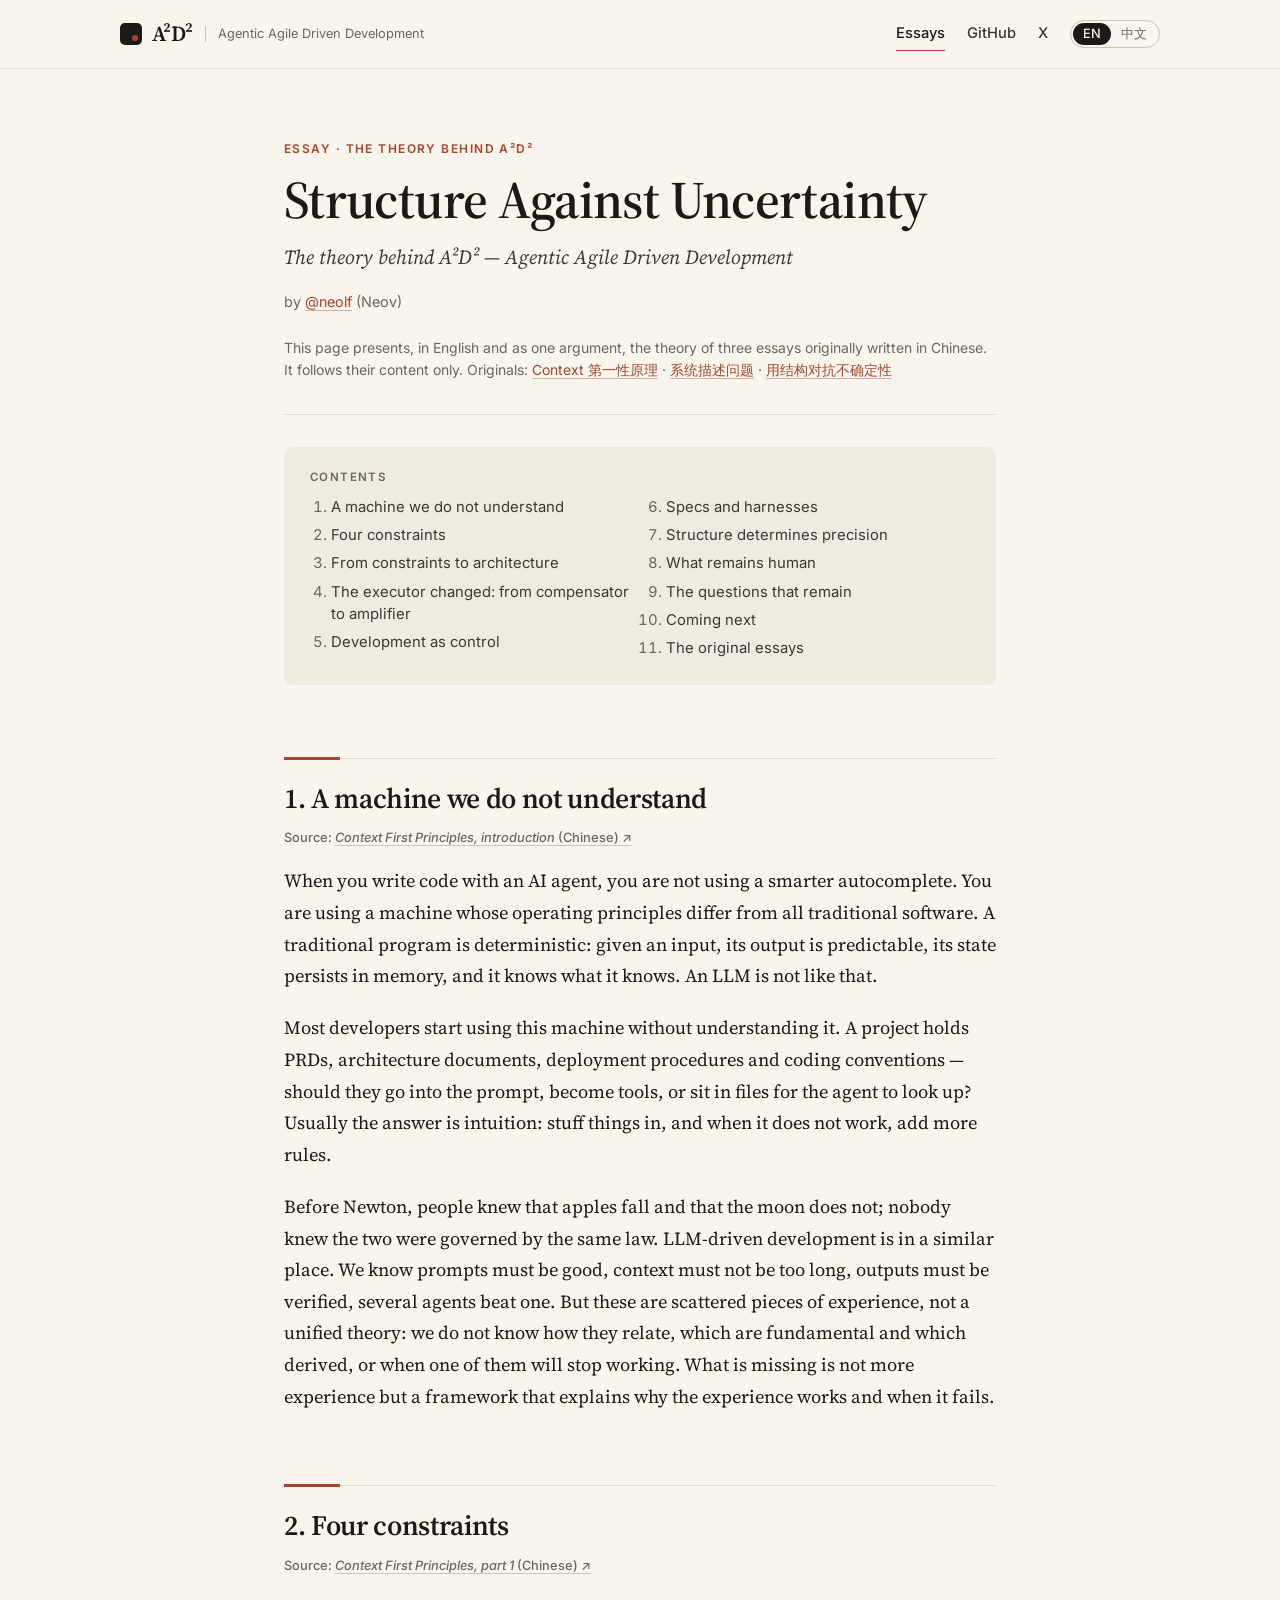
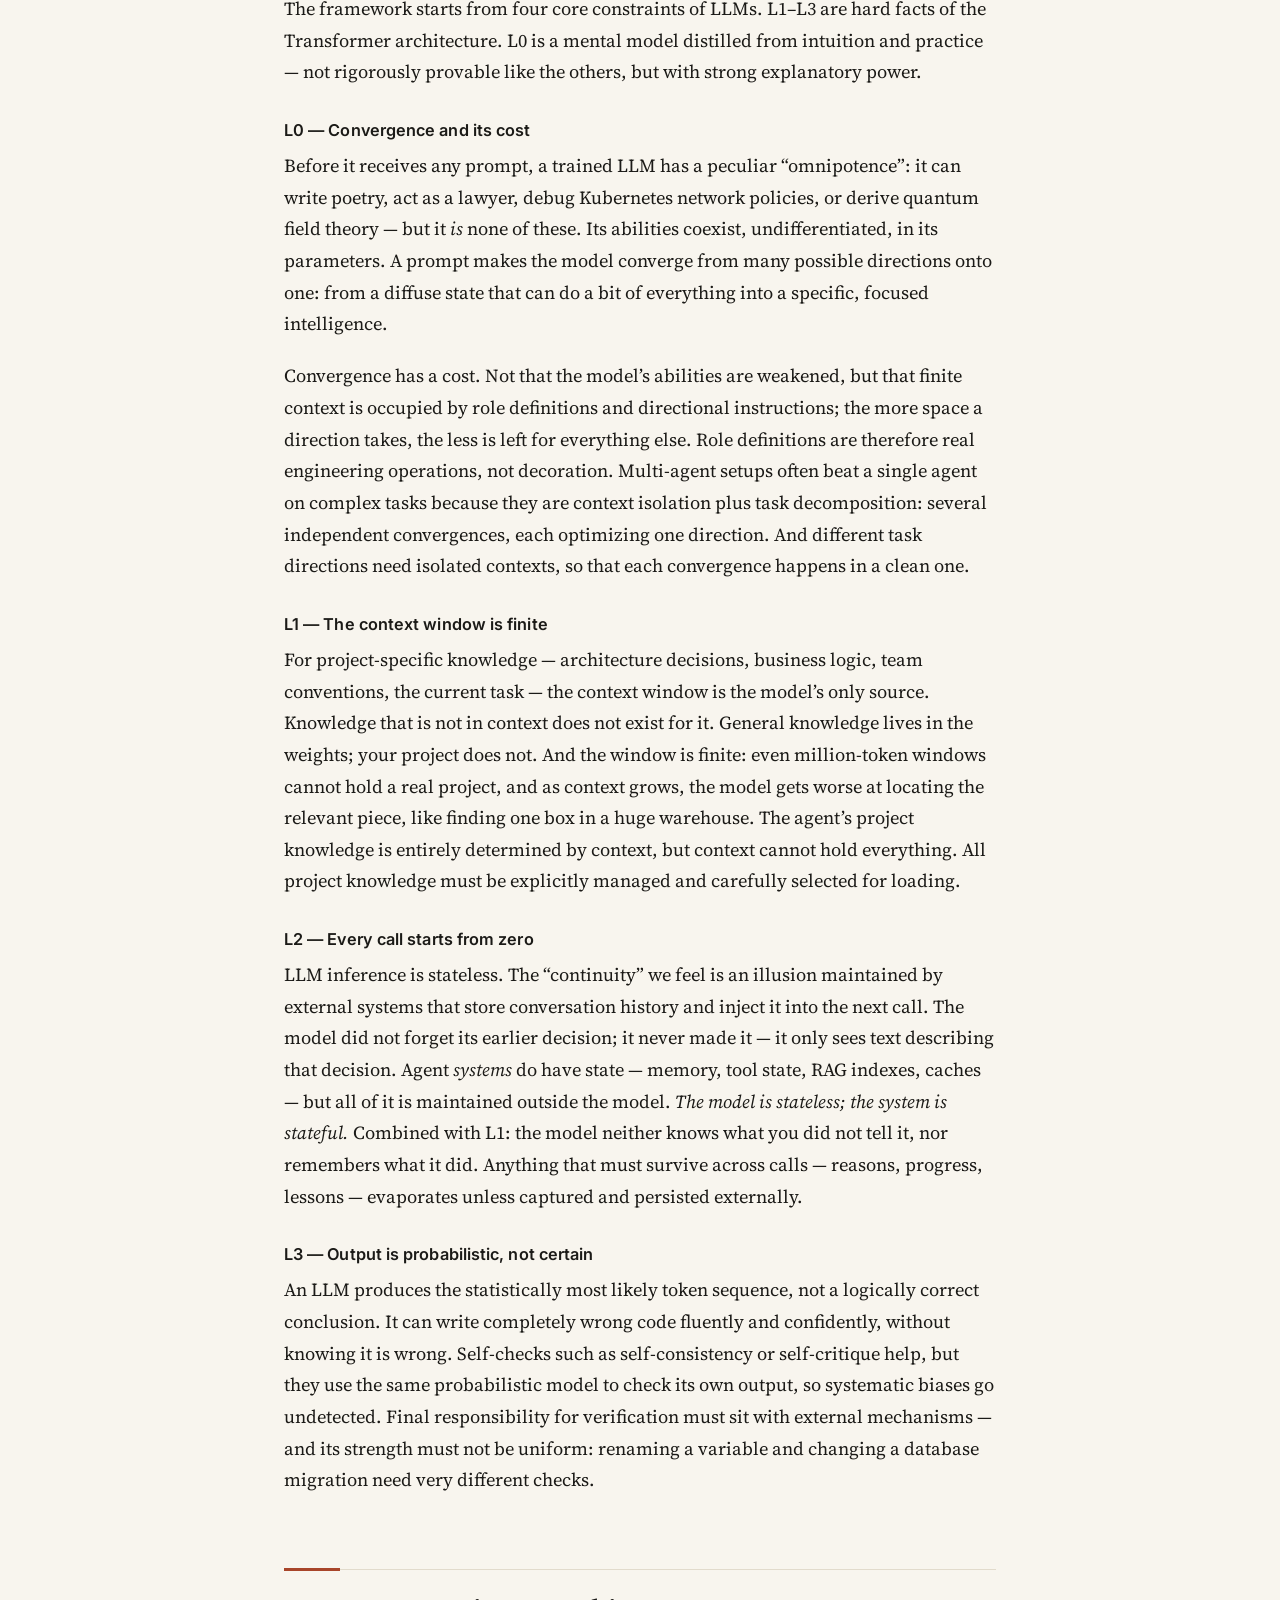
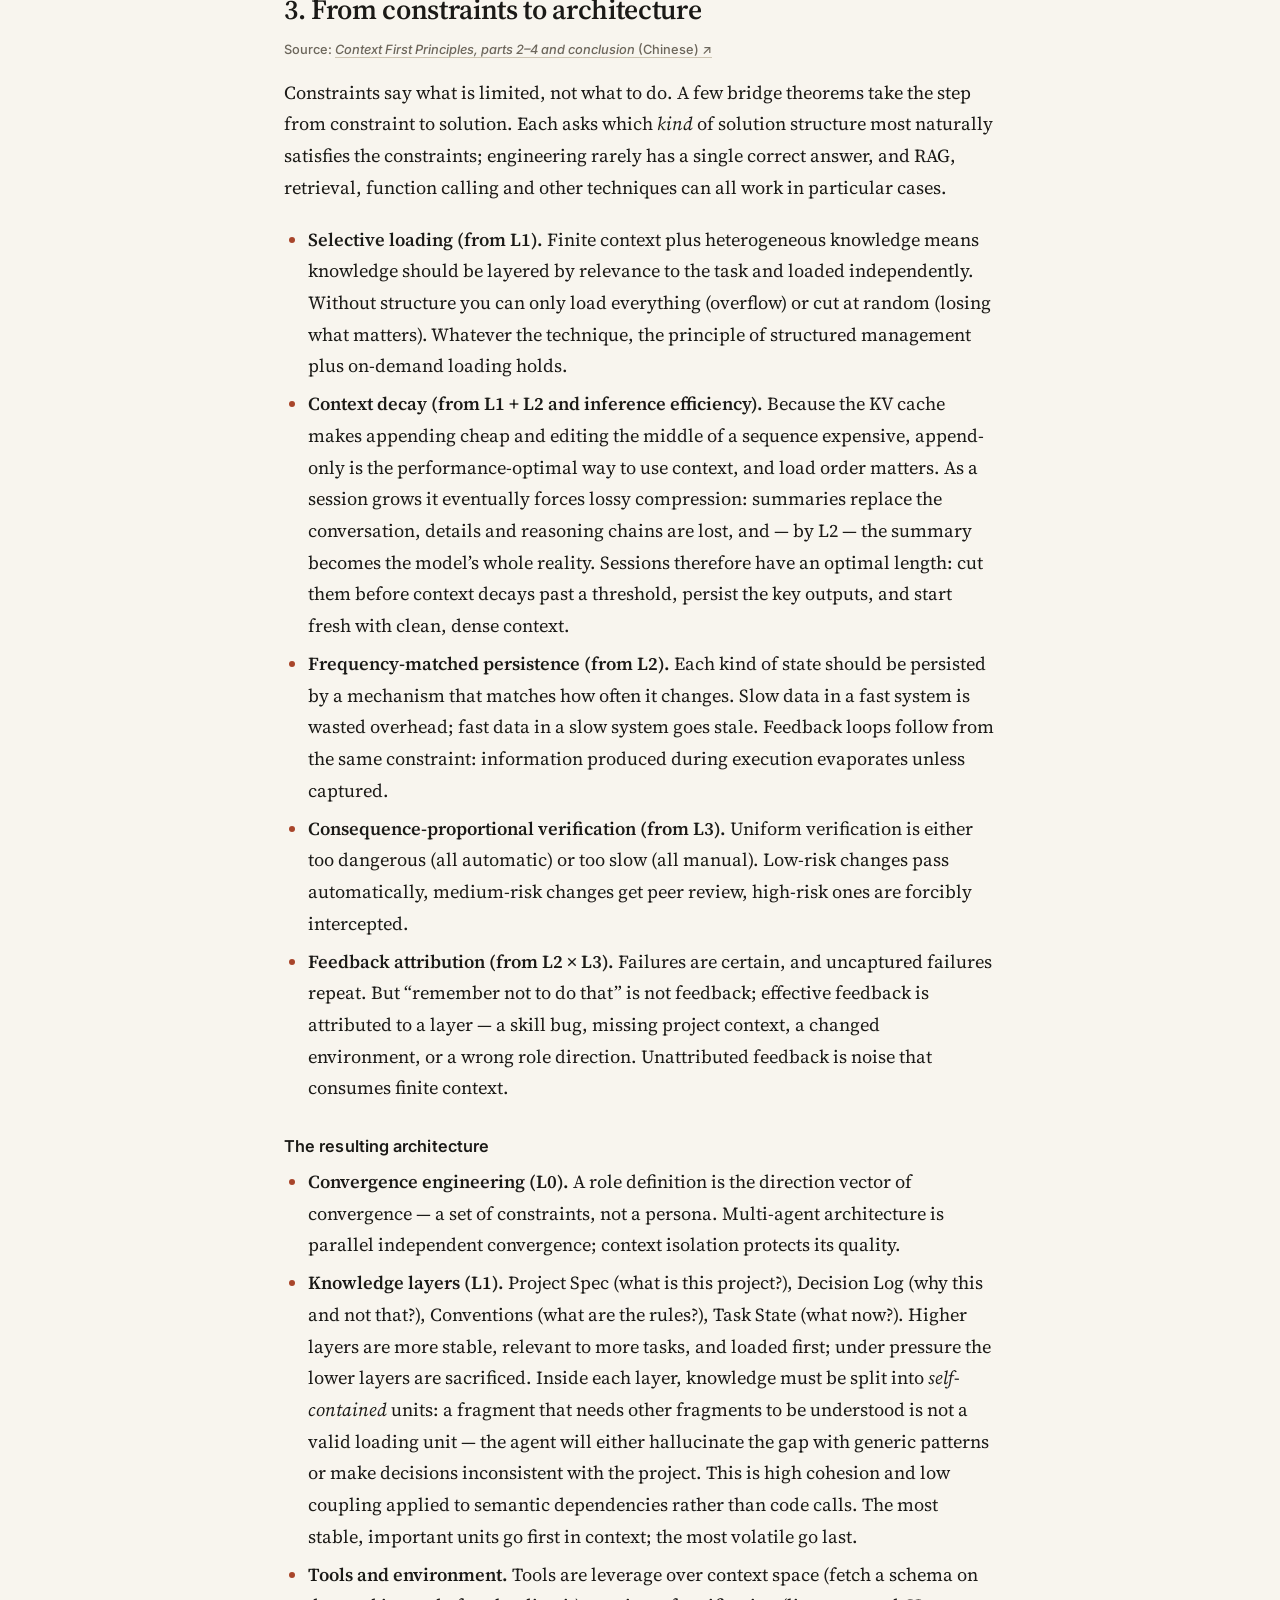
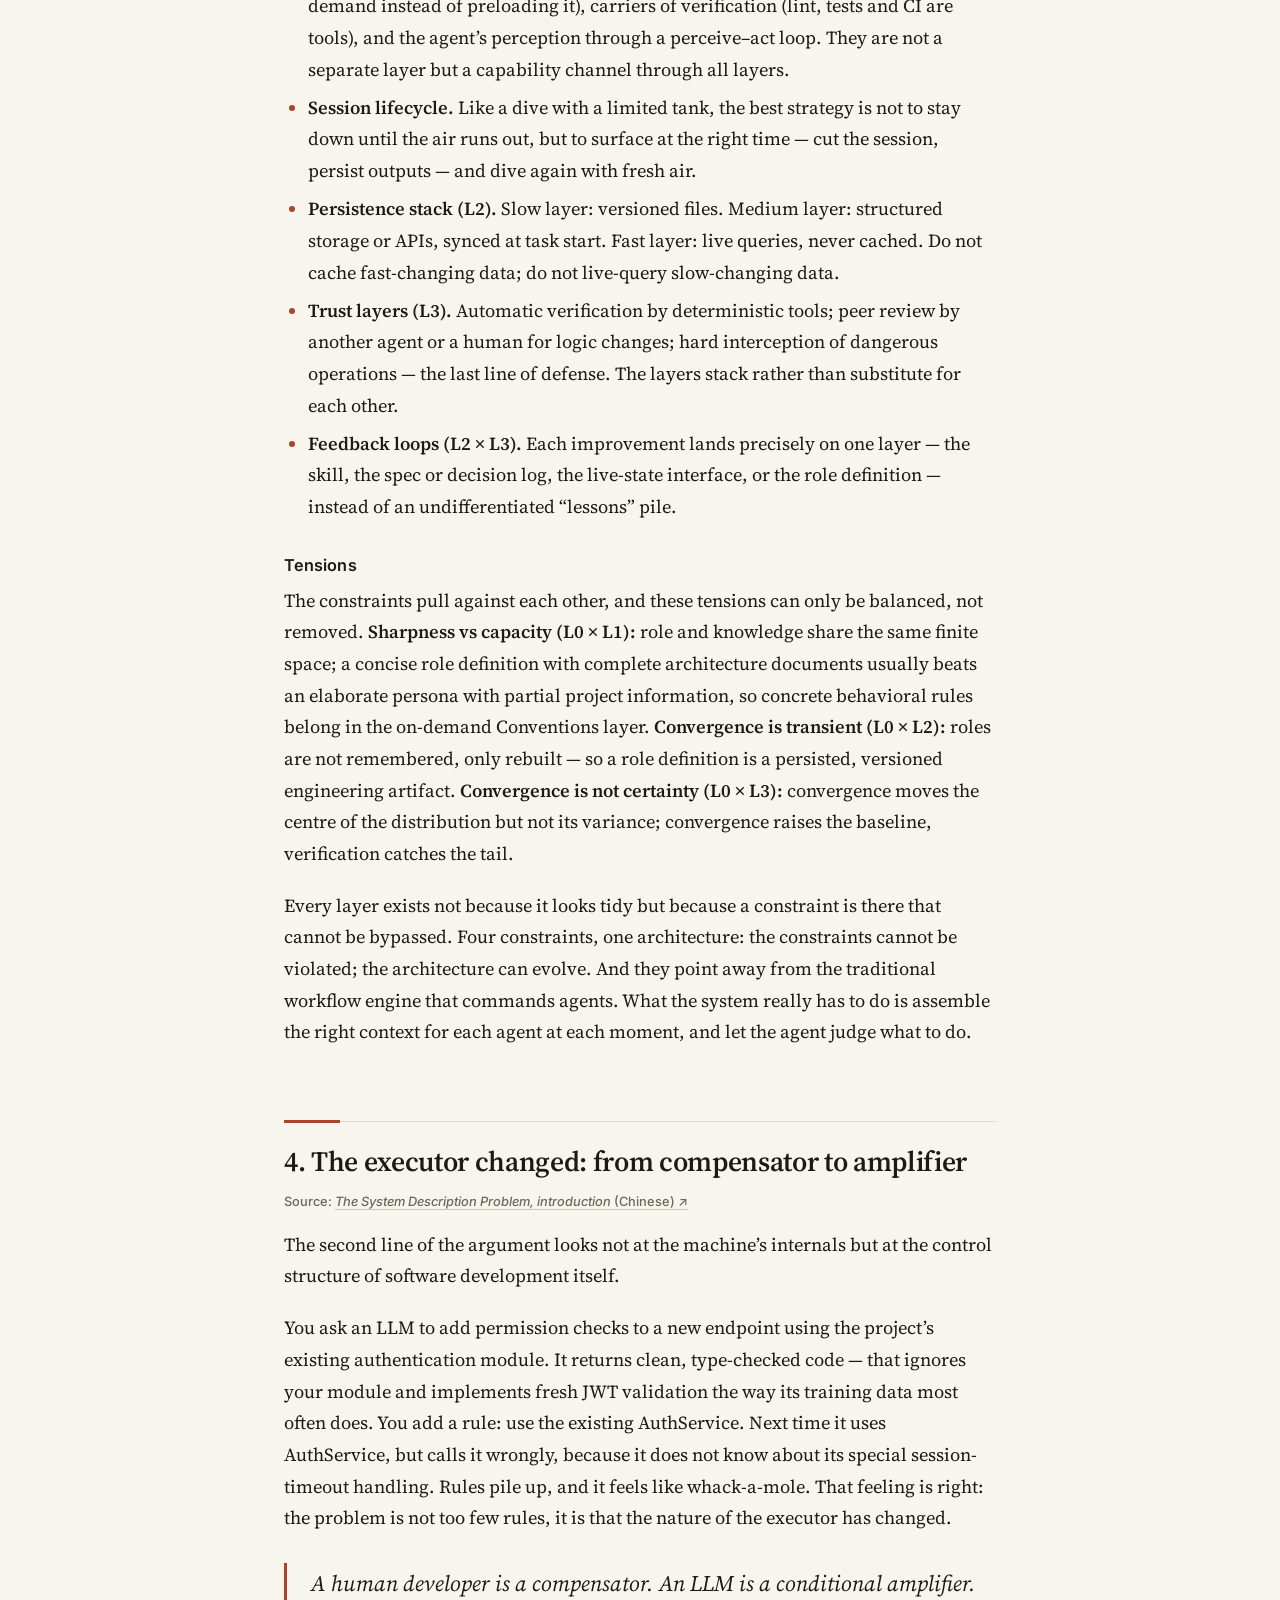
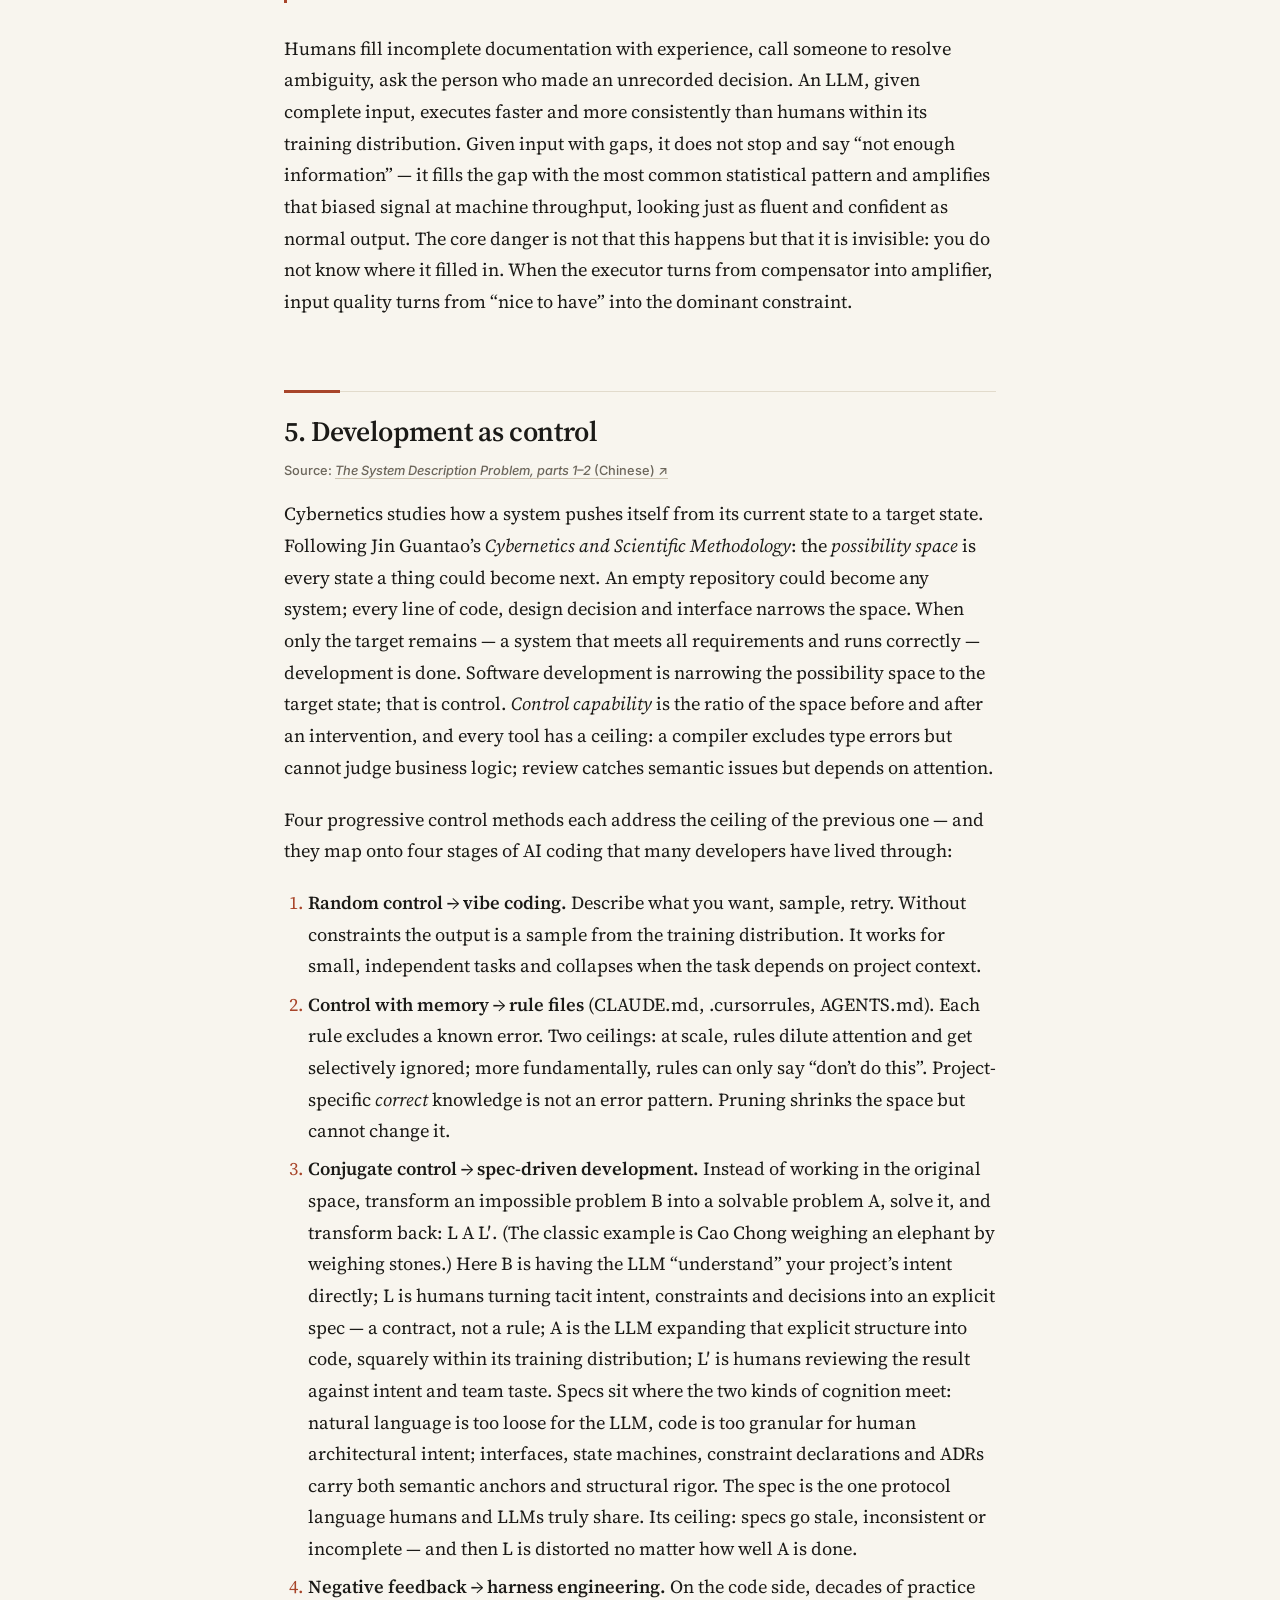
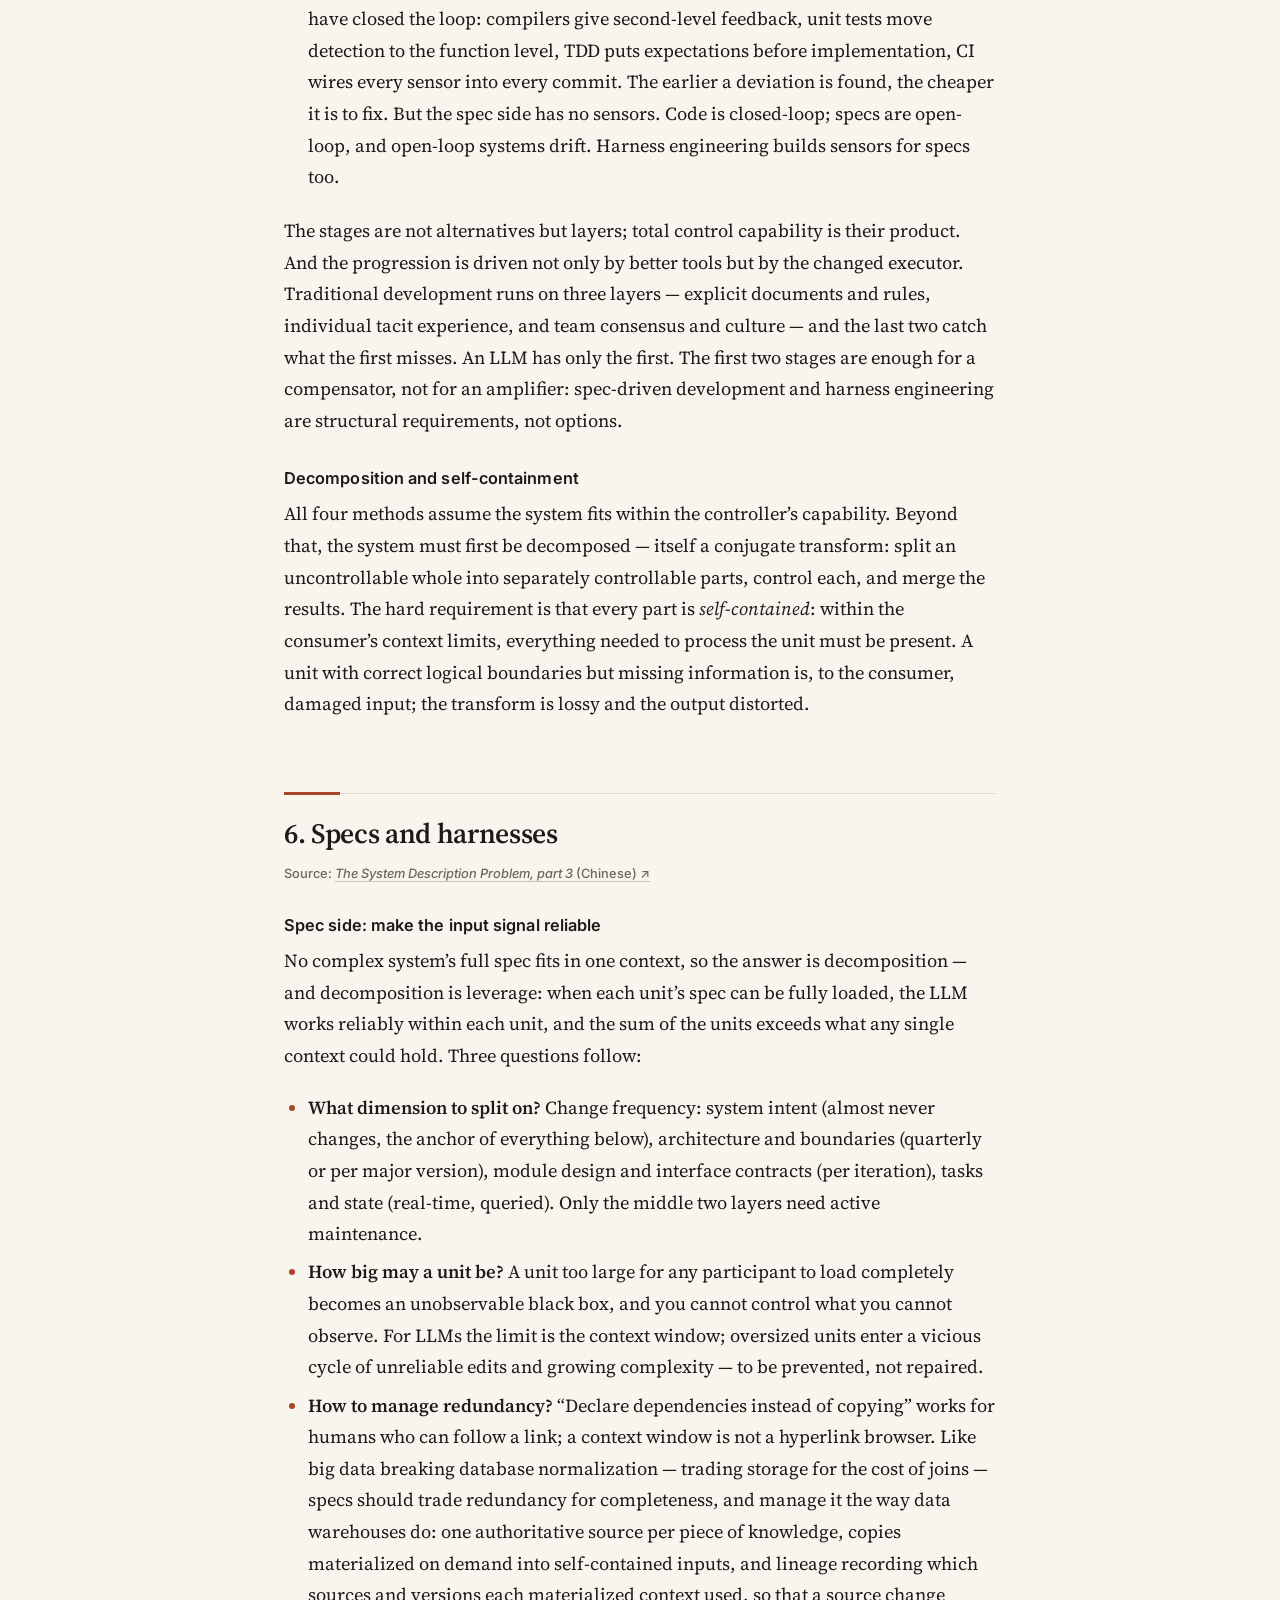
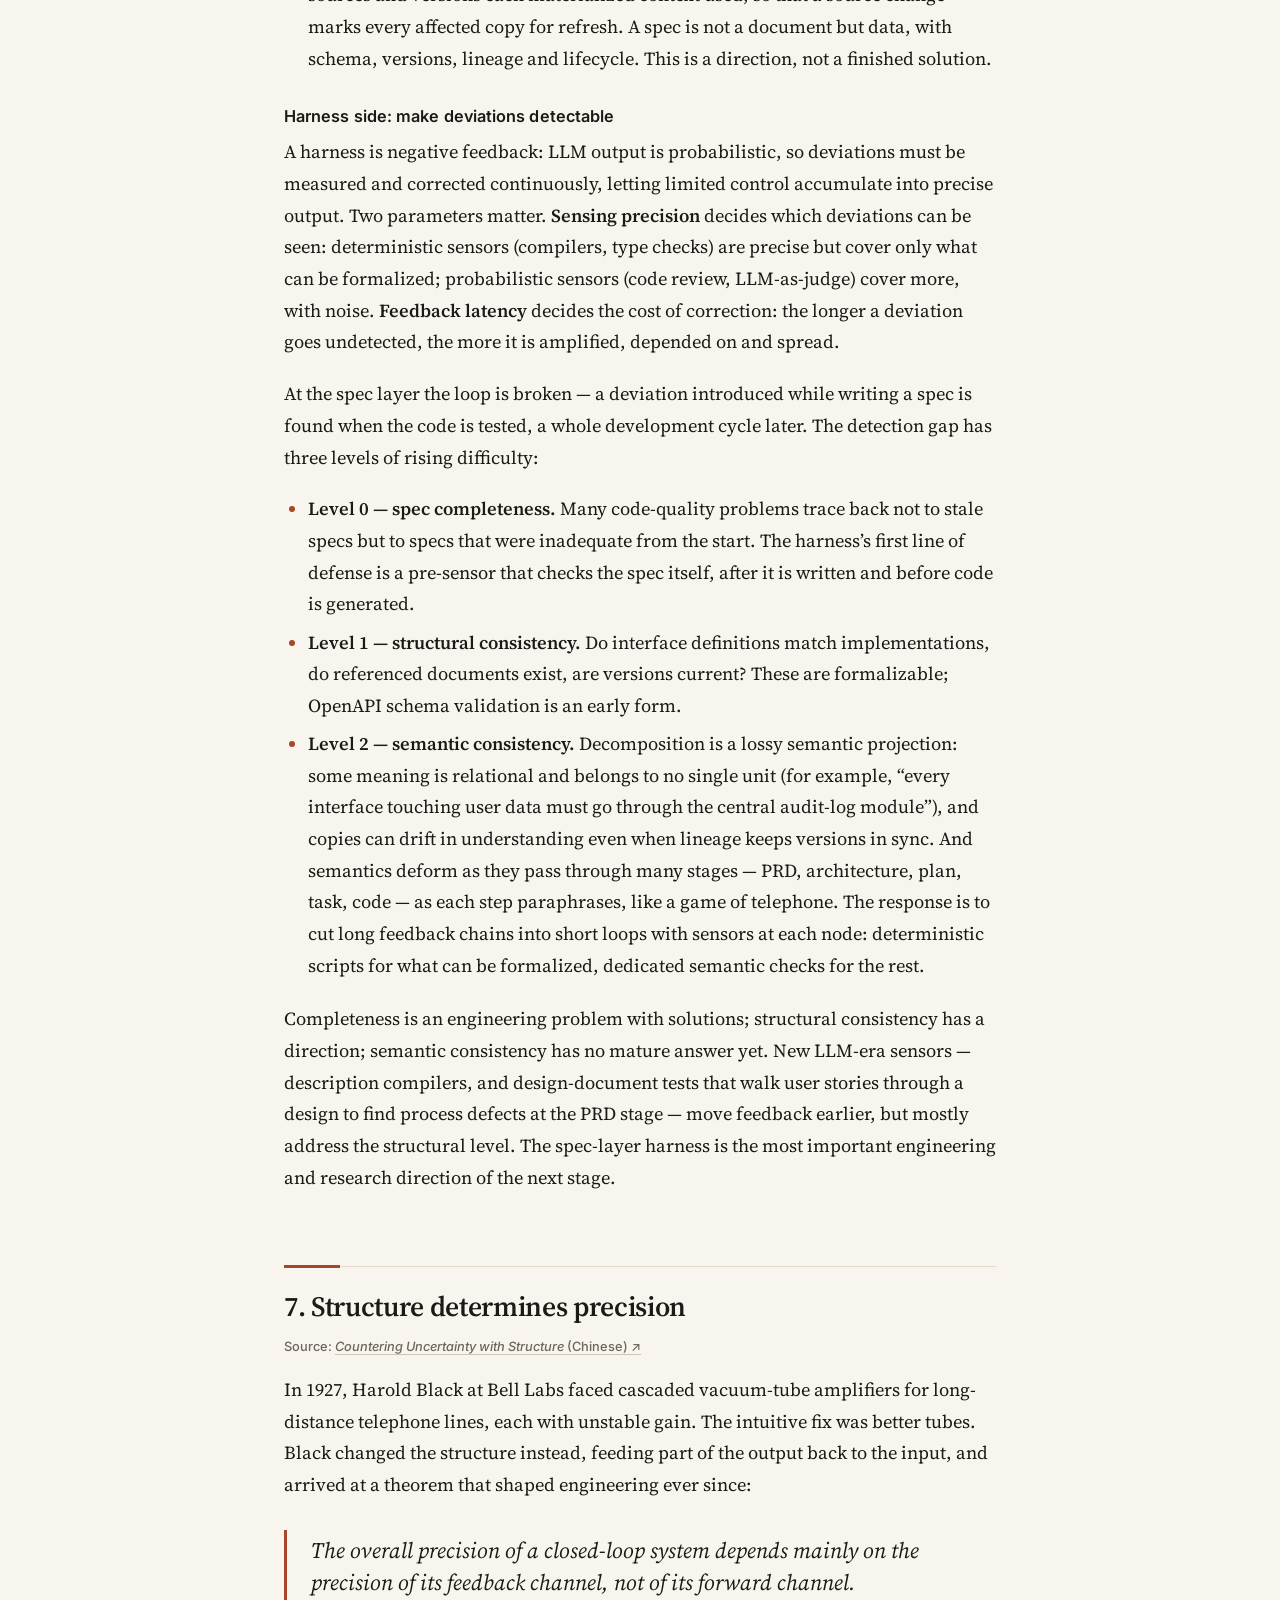
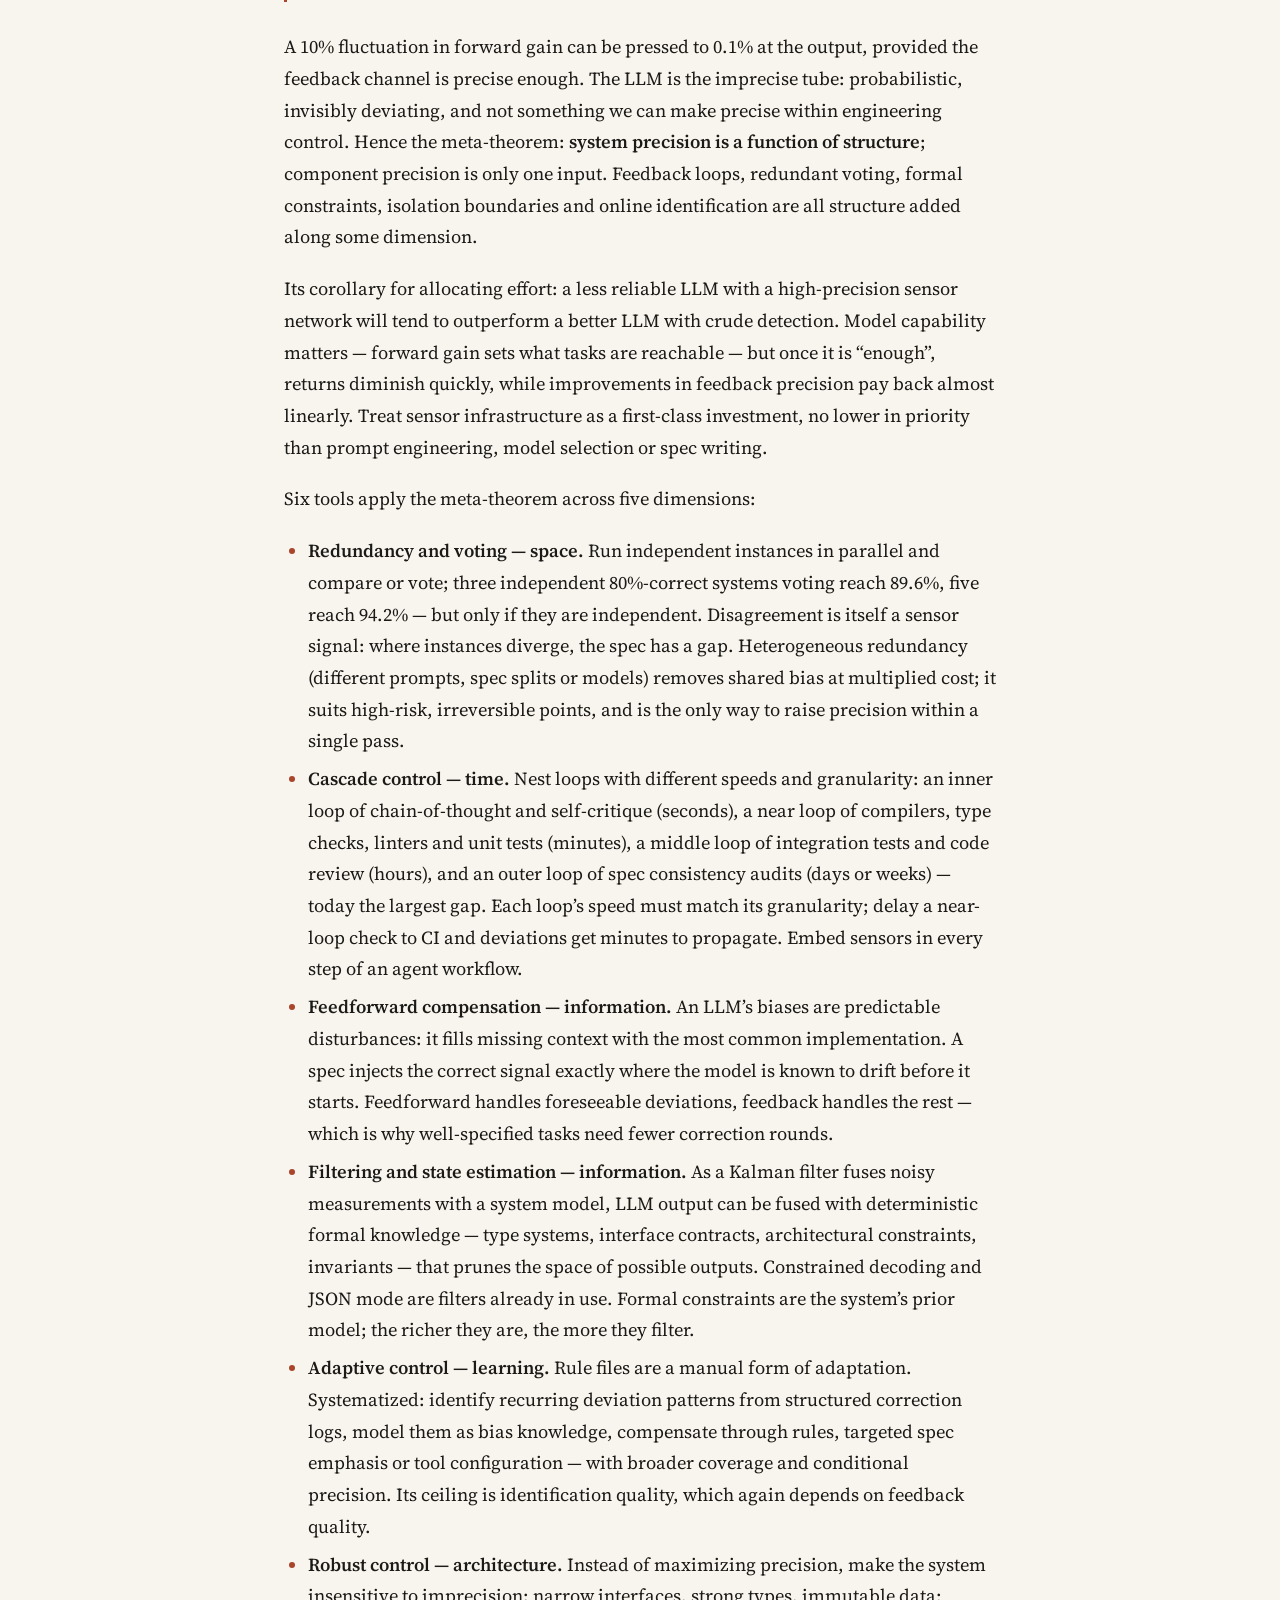
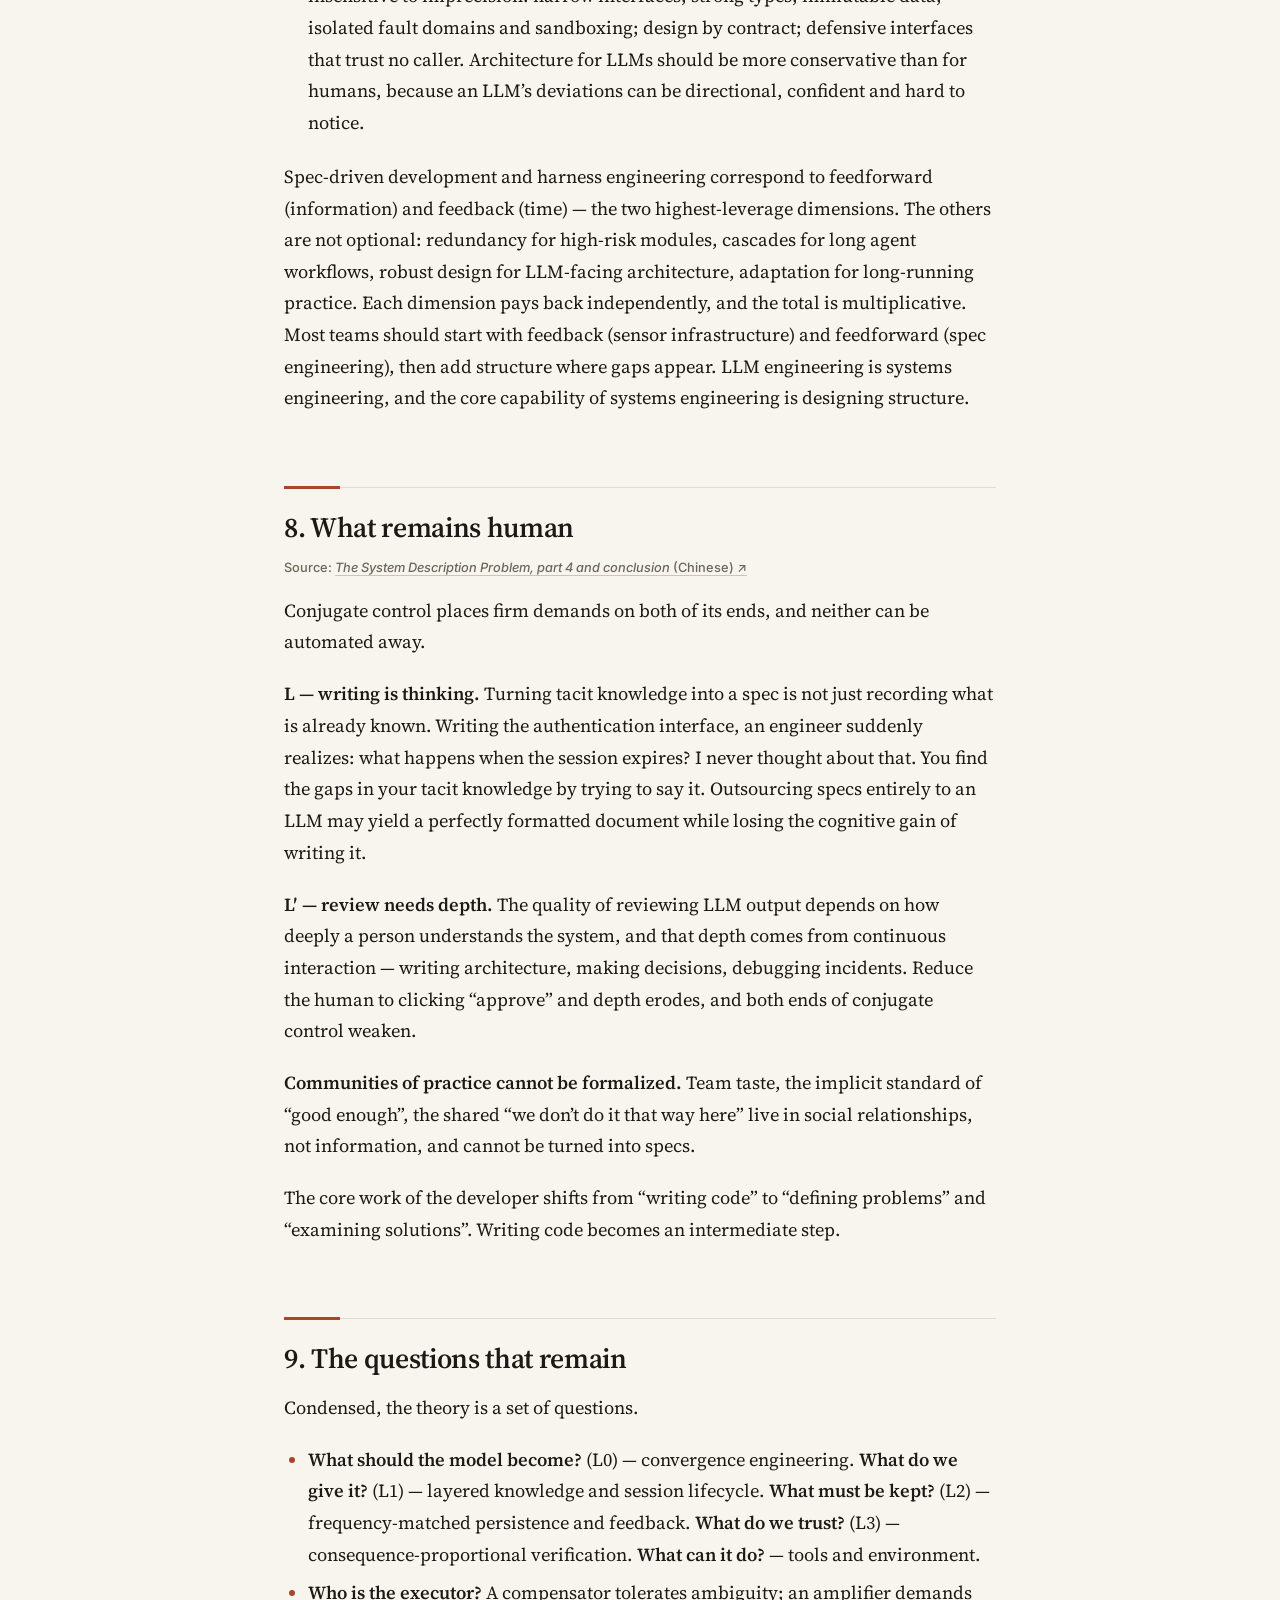
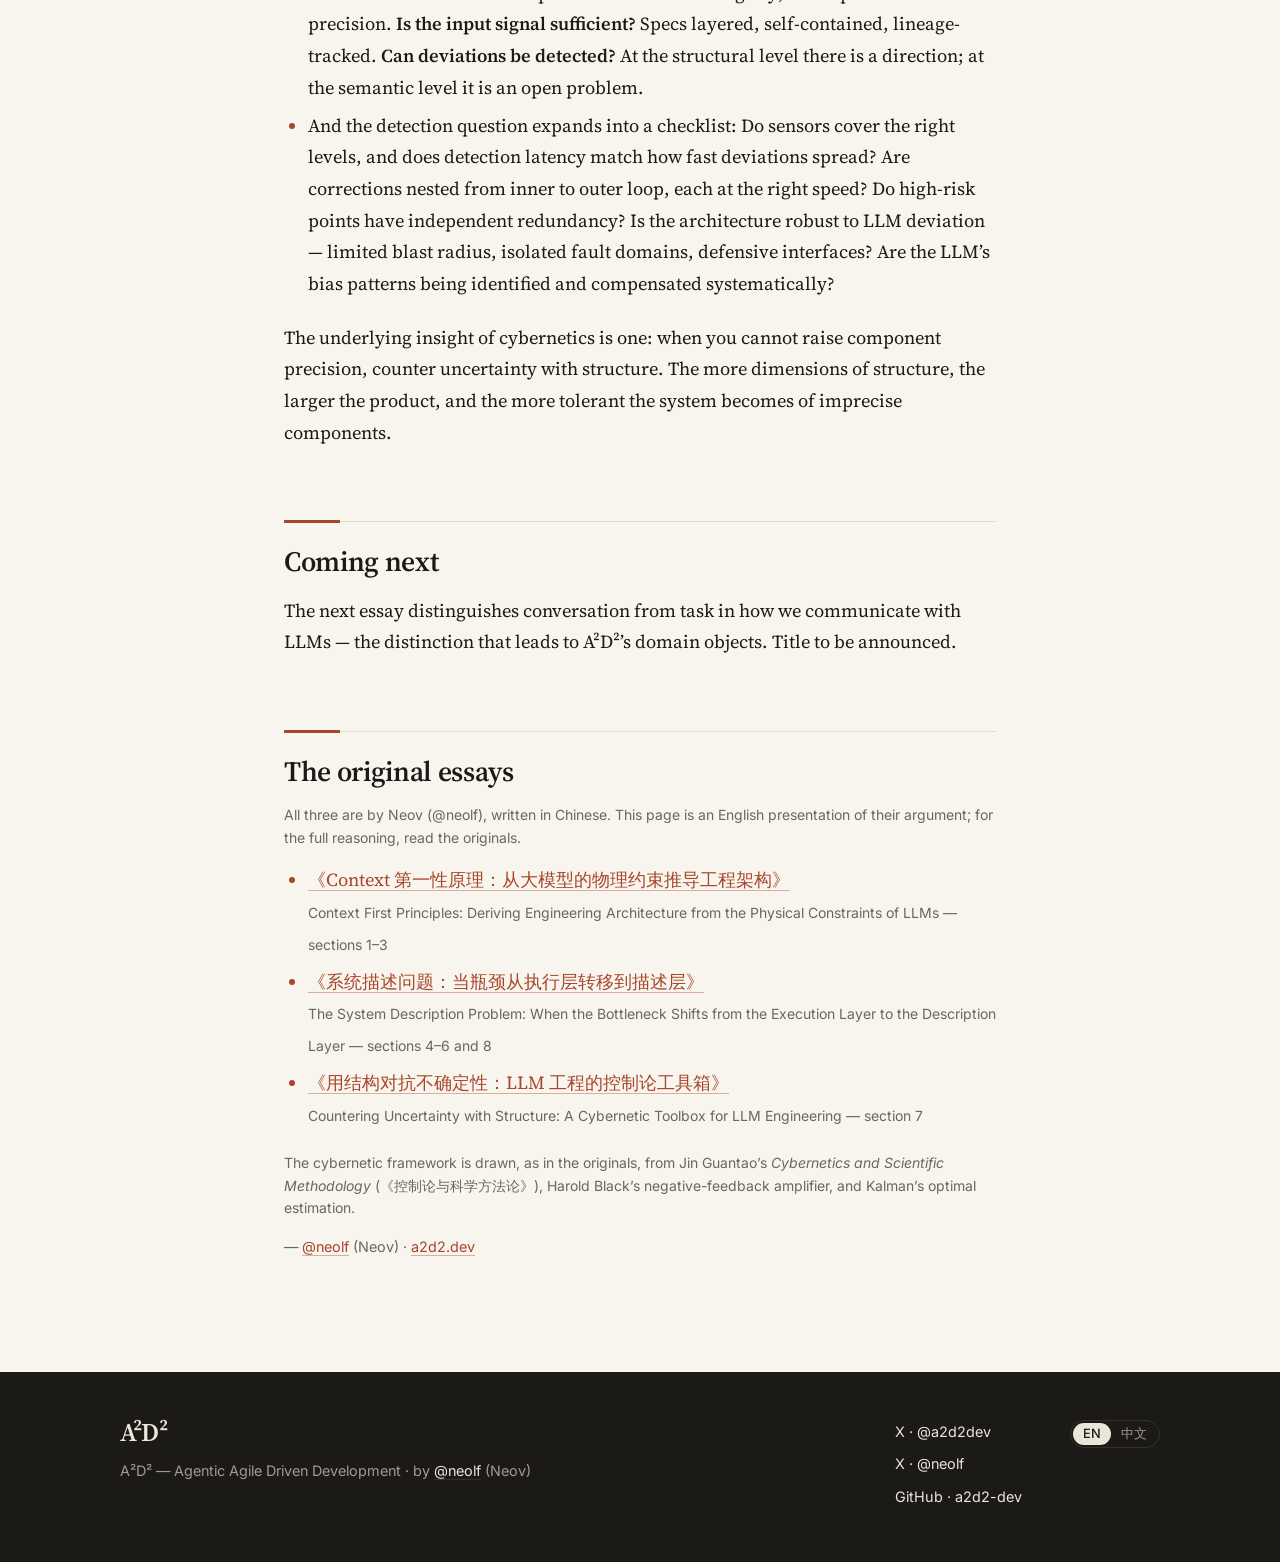
==== commit ac33943b: "Restrained-but-designed restyle: wordmark header, serif hero, essay cards, warm palette Co-authored-" ====
--- a/essays/index.html
+++ b/essays/index.html
@@ -13,6 +13,9 @@
 <link rel="alternate" hreflang="zh-CN" href="https://a2d2.dev/zh/essays">
 <link rel="alternate" hreflang="x-default" href="https://a2d2.dev/essays">
 <link rel="icon" href="/favicon.svg" type="image/svg+xml">
+<link rel="preconnect" href="https://fonts.googleapis.com">
+<link rel="preconnect" href="https://fonts.gstatic.com" crossorigin>
+<link rel="stylesheet" href="https://fonts.googleapis.com/css2?family=Inter:wght@400;500;600&amp;family=Source+Serif+4:ital,wght@0,400;0,600;1,400&amp;display=swap">
 <link rel="stylesheet" href="/style.css">
 <meta property="og:type" content="article">
 <meta property="og:url" content="https://a2d2.dev/essays">
@@ -35,18 +38,20 @@
 </head>
 <body>
 <header class="site">
-  <div class="page">
-    <a class="brand" href="/">A²D²</a>
+  <div class="wrap">
+    <a class="brand" href="/" aria-label="A²D² — Home"><span class="mark" aria-hidden="true"></span><span class="word">A²D²</span><span class="tagline">Agentic Agile Driven Development</span></a>
     <nav aria-label="Primary">
-      <a href="/essays">Essay</a>
+      <a href="/essays" aria-current="page">Essays</a>
+      <a href="https://github.com/a2d2-dev">GitHub</a>
       <a href="https://x.com/a2d2dev">X</a>
-      <a href="https://github.com/a2d2-dev">GitHub</a>
-      <span class="lang" role="group" aria-label="Language"><span aria-current="true">EN</span> / <a href="/zh/essays" hreflang="zh-CN" lang="zh-CN">中文</a></span>
+      <span class="lang" role="group" aria-label="Language"><span aria-current="true">EN</span><a href="/zh/essays" hreflang="zh-CN" lang="zh-CN">中文</a></span>
     </nav>
   </div>
 </header>
-<main class="page">
-
+<main class="page article">
+
+  <header class="article-head">
+  <p class="kicker">Essay · The theory behind A²D²</p>
   <h1>Structure Against Uncertainty</h1>
   <p class="sub">The theory behind A²D² — Agentic Agile Driven Development</p>
   <p class="byline">by <a href="https://x.com/neolf">@neolf</a> (Neov)</p>
@@ -55,6 +60,7 @@
     <a href="https://mp.weixin.qq.com/s/ssC4RmuP1kvoBcZUZZzAFw" lang="zh-CN">Context 第一性原理</a> ·
     <a href="https://mp.weixin.qq.com/s/ylcrFnhIS02KFY5njhzpKQ" lang="zh-CN">系统描述问题</a> ·
     <a href="https://mp.weixin.qq.com/s/EA1BHgkol7j_IokcULheFA" lang="zh-CN">用结构对抗不确定性</a></p>
+  </header>
 
   <nav class="toc" aria-label="Contents">
     <strong>Contents</strong>
@@ -210,14 +216,18 @@
   <p class="muted small">The cybernetic framework is drawn, as in the originals, from Jin Guantao’s <i>Cybernetics and Scientific Methodology</i> (《控制论与科学方法论》), Harold Black’s negative-feedback amplifier, and Kalman’s optimal estimation.</p>
   <p class="byline">— <a href="https://x.com/neolf">@neolf</a> (Neov) · <a href="/">a2d2.dev</a></p>
 </main>
-<footer>
-  <div class="page">
-    <span>A²D² — Agentic Agile Driven Development · by <a href="https://x.com/neolf">@neolf</a> (Neov)</span>
+<footer class="site">
+  <div class="wrap">
+    <div class="foot-brand">
+      <span class="word">A²D²</span>
+      <p>A²D² — Agentic Agile Driven Development · by <a href="https://x.com/neolf">@neolf</a> (Neov)</p>
+    </div>
     <nav aria-label="Links">
       <a href="https://x.com/a2d2dev">X · @a2d2dev</a>
       <a href="https://x.com/neolf">X · @neolf</a>
       <a href="https://github.com/a2d2-dev">GitHub · a2d2-dev</a>
     </nav>
+    <span class="lang" role="group" aria-label="Language"><span aria-current="true">EN</span><a href="/zh/essays" hreflang="zh-CN" lang="zh-CN">中文</a></span>
   </div>
 </footer>
 </body>
--- a/style.css
+++ b/style.css
@@ -1,74 +1,196 @@
-/* a2d2.dev — plain long-form reading style */
+/* A²D² — restrained, designed. Ivory paper, ink, one rust accent. */
 :root{
-  --bg:#fdfdfb; --fg:#1d1d1f; --muted:#6a6a6f; --line:#e6e4df; --accent:#1f4e8c;
-  --serif:"Iowan Old Style","Charter","Palatino Linotype","Book Antiqua",Georgia,"Noto Serif SC","Source Han Serif SC","Songti SC",serif;
-  --sans:-apple-system,BlinkMacSystemFont,"Segoe UI",Helvetica,Arial,"PingFang SC","Hiragino Sans GB","Noto Sans SC","Microsoft YaHei",sans-serif;
-  --zh:"PingFang SC","Hiragino Sans GB","Noto Serif SC","Source Han Serif SC","Noto Sans SC","Microsoft YaHei",sans-serif;
-  --mono:ui-monospace,SFMono-Regular,Menlo,Consolas,monospace;
+  --bg:#f8f5ee; --surface:#f0ebdf; --card:#fcfaf5;
+  --line:#e2dbcc; --line-2:#cdc4b1;
+  --ink:#1b1a17; --ink-2:#3b3833; --muted:#6c665b;
+  --accent:#a8452a; --accent-2:#8a361f; --accent-soft:#f2e1d6;
+  --foot-bg:#1b1a17; --foot-ink:#ebe6da; --foot-muted:#a29b8d; --foot-line:#34312b;
+  --serif:"Source Serif 4","Source Serif Pro",Georgia,"Times New Roman",serif;
+  --sans:Inter,ui-sans-serif,system-ui,-apple-system,"Segoe UI",Roboto,"Helvetica Neue",Arial,sans-serif;
+  --zh-sans:"PingFang SC","Hiragino Sans GB","Noto Sans SC","Source Han Sans SC","Microsoft YaHei",sans-serif;
+  --zh-serif:"Noto Serif SC","Source Han Serif SC","Songti SC",serif;
+  --wide:1040px; --measure:712px;
+  color-scheme:light dark;
 }
-@media (prefers-color-scheme:dark){
-  :root{--bg:#141414;--fg:#e4e2dd;--muted:#9a978f;--line:#2c2b29;--accent:#8fb1e0}
+@media (prefers-color-scheme:dark){:root{
+  --bg:#151412; --surface:#1e1c19; --card:#1a1916;
+  --line:#2e2b26; --line-2:#433f37;
+  --ink:#ece7db; --ink-2:#cfc9bc; --muted:#9c958a;
+  --accent:#e08760; --accent-2:#eea283; --accent-soft:#3a2419;
+  --foot-bg:#0f0e0c; --foot-ink:#e4dfd3; --foot-muted:#8f897e; --foot-line:#27251f;
+}}
+*{box-sizing:border-box}
+html{-webkit-text-size-adjust:100%;text-size-adjust:100%}
+body{margin:0;background:var(--bg);color:var(--ink);font:400 17px/1.65 var(--sans);font-feature-settings:"kern","liga";-webkit-font-smoothing:antialiased}
+html[lang="zh-CN"] body{font-family:var(--sans);font-family:Inter,var(--zh-sans);line-height:1.85}
+a{color:var(--accent);text-decoration:underline;text-decoration-thickness:1px;text-underline-offset:.2em;text-decoration-color:color-mix(in srgb,var(--accent) 40%,transparent);transition:color .15s ease,text-decoration-color .15s ease,border-color .15s ease,background-color .15s ease}
+a:hover{color:var(--accent-2);text-decoration-color:currentColor}
+:focus-visible{outline:2px solid var(--accent);outline-offset:3px;border-radius:2px}
+strong{font-weight:600;color:var(--ink)}
+.wrap{width:min(100% - 48px,var(--wide));margin-inline:auto}
+.page{width:min(100% - 48px,var(--measure));margin-inline:auto}
+.page.home{width:min(100% - 48px,var(--wide))}
+h1,h2,h3{color:var(--ink);text-wrap:balance}
+h1,h2{font-family:var(--serif);font-weight:600;letter-spacing:-.012em}
+html[lang="zh-CN"] h1,html[lang="zh-CN"] h2{font-family:"Source Serif 4",var(--zh-serif);letter-spacing:0}
+
+/* ---------- header ---------- */
+header.site{border-bottom:1px solid var(--line);background:var(--bg)}
+header.site .wrap{display:flex;align-items:center;justify-content:space-between;gap:16px 28px;min-height:68px;flex-wrap:wrap;padding-block:12px}
+.brand{display:inline-flex;align-items:center;gap:10px;color:var(--ink);text-decoration:none}
+.brand:hover{color:var(--ink)}
+.mark{position:relative;width:22px;height:22px;border-radius:5px;background:var(--ink);flex:none}
+.mark::after{content:"";position:absolute;right:4px;bottom:4px;width:6px;height:6px;border-radius:50%;background:var(--accent)}
+.brand .word{font-family:var(--serif);font-weight:600;font-size:1.35rem;letter-spacing:-.01em;line-height:1}
+.brand .tagline{font-size:.8rem;color:var(--muted);padding-left:12px;margin-left:2px;border-left:1px solid var(--line-2);line-height:1.2}
+header.site nav{display:flex;align-items:center;gap:6px 22px;flex-wrap:wrap;font-size:.92rem;font-weight:500}
+header.site nav>a{color:var(--ink-2);text-decoration:none;padding:4px 0;border-bottom:1px solid transparent}
+header.site nav>a:hover,header.site nav>a[aria-current="page"]{color:var(--ink);border-bottom-color:var(--accent)}
+.lang{display:inline-flex;border:1px solid var(--line-2);border-radius:999px;padding:2px;font-size:.8rem;font-weight:500;line-height:1}
+.lang>*{padding:5px 10px;border-radius:999px;text-decoration:none}
+.lang a{color:var(--muted)}
+.lang a:hover{color:var(--ink);background:var(--surface)}
+.lang [aria-current]{background:var(--ink);color:var(--bg)}
+
+/* ---------- shared bits ---------- */
+.kicker{font:600 .75rem/1.4 var(--sans);letter-spacing:.12em;text-transform:uppercase;color:var(--accent);margin:0 0 18px}
+html[lang="zh-CN"] .kicker{letter-spacing:.06em}
+.kicker span{text-transform:none;letter-spacing:.02em}
+.byline{font-size:.9rem;color:var(--muted);margin:0}
+.muted{color:var(--muted)} .small{font-size:.875rem}
+
+/* ---------- home ---------- */
+.hero{padding:88px 0 72px;border-bottom:1px solid var(--line)}
+.hero h1{font-size:clamp(2.4rem,5.6vw,4.25rem);line-height:1.06;margin:0 0 24px;max-width:15ch}
+html[lang="zh-CN"] .hero h1{max-width:none;line-height:1.2}
+.hero .lede{font-family:var(--serif);font-size:clamp(1.15rem,2vw,1.42rem);line-height:1.5;color:var(--ink-2);max-width:36em;margin:0 0 26px}
+html[lang="zh-CN"] .hero .lede{font-family:Inter,var(--zh-sans);line-height:1.75;max-width:34em}
+.actions{display:flex;flex-wrap:wrap;gap:12px;margin:30px 0 0}
+.btn{display:inline-block;padding:10px 18px;border-radius:6px;background:var(--ink);color:var(--bg);font-weight:500;font-size:.92rem;text-decoration:none;border:1px solid var(--ink)}
+.btn:hover{background:var(--accent);border-color:var(--accent);color:#fff}
+.btn.ghost{background:transparent;color:var(--ink);border-color:var(--line-2)}
+.btn.ghost:hover{border-color:var(--ink);background:transparent;color:var(--ink)}
+
+.block{padding:64px 0 24px}
+.section-head{display:flex;align-items:baseline;justify-content:space-between;border-top:2px solid var(--ink);padding-top:14px;margin-bottom:12px}
+.section-head h2{font-size:1.9rem;margin:0}
+.count{font:500 .8rem var(--sans);color:var(--muted);letter-spacing:.08em}
+.intro{color:var(--ink-2);max-width:44em;margin:0 0 32px}
+
+.cards{list-style:none;margin:0;padding:0;display:grid;gap:18px}
+.card{display:grid;grid-template-columns:200px 1fr;column-gap:40px;padding:30px 32px;background:var(--card);border:1px solid var(--line);border-radius:8px;transition:border-color .2s ease,background-color .2s ease}
+.card:hover{border-color:var(--line-2)}
+.card:target{border-color:var(--accent)}
+.card>*{grid-column:2}
+.card-meta{grid-column:1;grid-row:1 / span 4;display:flex;flex-direction:column;gap:10px;align-items:flex-start}
+.num{font:600 2.6rem/1 var(--serif);color:var(--accent);letter-spacing:-.02em}
+.card time{font-size:.85rem;color:var(--muted);font-variant-numeric:tabular-nums}
+.tags{list-style:none;margin:2px 0 0;padding:0;display:flex;flex-wrap:wrap;gap:6px}
+.tags li{font-size:.74rem;font-weight:500;line-height:1;padding:5px 8px;border-radius:4px;background:var(--surface);color:var(--ink-2);border:1px solid var(--line)}
+.card h3{font-family:var(--serif);font-weight:600;font-size:1.42rem;line-height:1.28;margin:0 0 6px}
+html[lang="zh-CN"] .card h3{font-family:"Source Serif 4",var(--zh-serif);font-size:1.3rem;line-height:1.45}
+.card h3 a{color:var(--ink);text-decoration:underline;text-decoration-color:transparent;text-decoration-thickness:1px;text-underline-offset:.22em}
+.card h3 a:hover{color:var(--accent-2);text-decoration-color:currentColor}
+.card .alt{font-size:.9rem;color:var(--muted);margin:0 0 14px}
+.card p{margin:0 0 14px;color:var(--ink-2);font-size:.98rem}
+.card .card-links{margin:4px 0 0;font-size:.88rem;font-weight:500;padding-top:14px;border-top:1px dashed var(--line-2)}
+
+.pull{margin:56px 0;padding:44px 48px;background:var(--surface);border-radius:8px;position:relative}
+.pull::before{content:"";position:absolute;left:0;top:44px;bottom:44px;width:3px;background:var(--accent)}
+.pull blockquote{margin:0;border:0;padding:0}
+.pull blockquote p{font:italic 400 clamp(1.4rem,2.8vw,2rem)/1.35 var(--serif);color:var(--ink);margin:0;max-width:30em}
+html[lang="zh-CN"] .pull blockquote p{font-style:normal;font-family:"Source Serif 4",var(--zh-serif);font-weight:600;line-height:1.55}
+.pull figcaption{margin-top:16px;font-size:.88rem;color:var(--muted)}
+
+.notes{display:grid;grid-template-columns:1fr 1fr;gap:18px;padding-bottom:88px}
+.note{padding:26px 28px;border:1px solid var(--line);border-top:2px solid var(--ink);border-radius:0 0 8px 8px;background:var(--card)}
+.note:first-child{border-top-color:var(--accent)}
+.note h2{font-size:1.25rem;margin:0 0 8px}
+.note p{margin:0;color:var(--ink-2);font-size:.98rem}
+
+/* ---------- article ---------- */
+.article{padding-bottom:96px;font:400 1.15rem/1.72 var(--serif);color:var(--ink)}
+html[lang="zh-CN"] .article{font:400 1.06rem/1.9 Inter,var(--zh-sans);text-align:justify;text-justify:inter-character}
+.article-head{padding:72px 0 32px;margin-bottom:32px;border-bottom:1px solid var(--line)}
+.article-head h1{font-size:clamp(2.2rem,5vw,3.3rem);line-height:1.1;margin:0 0 14px}
+html[lang="zh-CN"] .article-head h1{line-height:1.3;text-align:left}
+.article-head .sub{font:italic 400 1.25rem/1.45 var(--serif);color:var(--ink-2);margin:0 0 18px}
+html[lang="zh-CN"] .article-head .sub{font:400 1.1rem/1.6 Inter,var(--zh-sans);text-align:left}
+.article .byline{font-family:var(--sans)}
+html[lang="zh-CN"] .article .byline{font-family:Inter,var(--zh-sans)}
+.article>p.muted.small,.article li .small{font-family:var(--sans);line-height:1.6}
+html[lang="zh-CN"] .article>p.muted.small{font-family:Inter,var(--zh-sans)}
+.article p{margin:0 0 1.1em}
+.article ul,.article ol{padding-left:1.3em;margin:0 0 1.2em}
+.article li{margin:.35em 0}
+.article li::marker{color:var(--accent)}
+.toc{margin:32px 0 8px;padding:22px 26px;background:var(--surface);border-radius:8px;font:400 .93rem/1.5 var(--sans)}
+html[lang="zh-CN"] .toc{font-family:Inter,var(--zh-sans);text-align:left}
+.toc strong{display:block;font-size:.72rem;letter-spacing:.12em;text-transform:uppercase;color:var(--muted);margin-bottom:10px}
+.toc ol{columns:2;column-gap:32px;margin:0;padding-left:1.4em}
+.toc li{margin:0 0 6px;break-inside:avoid}
+.toc li::marker{color:var(--muted);font-variant-numeric:tabular-nums}
+.toc a{color:var(--ink-2);text-decoration:none}
+.toc a:hover{color:var(--accent)}
+.article h2{position:relative;font-size:1.75rem;line-height:1.25;margin:2.6em 0 .55em;padding-top:22px;border-top:1px solid var(--line);scroll-margin-top:24px;text-align:left}
+.article h2::before{content:"";position:absolute;left:0;top:-2px;width:56px;height:3px;background:var(--accent)}
+.article h3{font:600 1.02rem/1.4 var(--sans);letter-spacing:.005em;margin:1.9em 0 .5em;text-align:left}
+html[lang="zh-CN"] .article h3{font-family:Inter,var(--zh-sans)}
+.src{font:500 .8rem/1.5 var(--sans);color:var(--muted);margin:-.2em 0 1.4em!important;text-align:left}
+html[lang="zh-CN"] .src{font-family:Inter,var(--zh-sans)}
+.src a{color:var(--muted);text-decoration-color:var(--line-2)}
+.src a:hover{color:var(--accent)}
+.article blockquote{margin:1.6em 0;padding:4px 0 4px 24px;border-left:3px solid var(--accent)}
+.article blockquote p{font:italic 400 1.38rem/1.45 var(--serif);color:var(--ink);margin:0}
+html[lang="zh-CN"] .article blockquote p{font:600 1.12rem/1.8 "Source Serif 4",var(--zh-serif);text-align:left}
+
+/* ---------- footer ---------- */
+footer.site{background:var(--foot-bg);color:var(--foot-ink);font-size:.9rem}
+footer.site .wrap{display:grid;grid-template-columns:1fr auto auto;align-items:start;gap:24px 48px;padding:48px 0 52px}
+.foot-brand .word{font:600 1.6rem/1 var(--serif);letter-spacing:-.01em}
+.foot-brand p{margin:12px 0 0;color:var(--foot-muted);max-width:32em}
+footer.site a{color:var(--foot-ink);text-decoration-color:var(--foot-line)}
+footer.site a:hover{color:#fff;text-decoration-color:var(--accent)}
+footer.site nav{display:flex;flex-direction:column;gap:8px}
+footer.site nav a{text-decoration:none;border-bottom:1px solid transparent;width:max-content}
+footer.site nav a:hover{border-bottom-color:var(--accent)}
+footer.site .lang{border-color:var(--foot-line)}
+footer.site .lang a{color:var(--foot-muted)}
+footer.site .lang a:hover{background:var(--foot-line);color:var(--foot-ink)}
+footer.site .lang [aria-current]{background:var(--foot-ink);color:var(--foot-bg)}
+
+/* ---------- responsive ---------- */
+@media (max-width:900px){
+  .brand .tagline{display:none}
+  .card{grid-template-columns:1fr;padding:24px 22px}
+  .card>*,.card-meta{grid-column:1;grid-row:auto}
+  .card-meta{flex-direction:row;flex-wrap:wrap;align-items:center;gap:8px 14px;margin-bottom:14px}
+  .num{font-size:1.6rem}
+  .notes{grid-template-columns:1fr}
+  footer.site .wrap{grid-template-columns:1fr}
 }
-*{box-sizing:border-box}
-html{-webkit-text-size-adjust:100%}
-body{margin:0;background:var(--bg);color:var(--fg);font-family:var(--serif);font-size:19px;line-height:1.7;
-  text-rendering:optimizeLegibility;-webkit-font-smoothing:antialiased}
-html:lang(zh-CN) body{font-family:var(--zh);font-size:18px;line-height:1.85;text-align:justify}
-a{color:var(--accent);text-decoration:underline;text-decoration-thickness:1px;text-underline-offset:.18em}
-a:hover{text-decoration-thickness:2px}
-.page{max-width:712px;margin:0 auto;padding:0 22px} /* ~68ch at 19px serif */
-html:lang(zh-CN) .page{max-width:728px} /* 38em at 18px + padding */
-
-/* header */
-.site{border-bottom:1px solid var(--line);font-family:var(--sans);font-size:15px}
-.site .page{display:flex;align-items:baseline;justify-content:space-between;gap:16px;padding-top:18px;padding-bottom:14px;max-width:none;width:min(100%,712px)}
-html:lang(zh-CN) .site .page{width:min(100%,728px)}
-.site a{color:var(--fg);text-decoration:none}
-.site a:hover{text-decoration:underline}
-.brand{font-weight:700;letter-spacing:-.01em}
-.site nav{display:flex;gap:18px;flex-wrap:wrap;align-items:baseline}
-.site nav a{color:var(--muted)}
-.lang{color:var(--muted)}
-.lang a,.lang span{color:var(--muted)}
-.lang [aria-current]{color:var(--fg);font-weight:600}
-
-/* type */
-h1,h2,h3{font-family:var(--sans);line-height:1.25;letter-spacing:-.01em;font-weight:700;text-align:left}
-h1{font-size:2.1em;margin:2.2em 0 .35em}
-h2{font-size:1.3em;margin:2.4em 0 .7em}
-h3{font-size:1.05em;margin:1.8em 0 .4em}
-p{margin:0 0 1.1em}
-ul,ol{padding-left:1.4em;margin:0 0 1.1em}
-li{margin-bottom:.45em}
-blockquote{margin:1.4em 0;padding-left:1em;border-left:2px solid var(--line);font-style:italic}
-html:lang(zh-CN) blockquote{font-style:normal;font-weight:600}
-blockquote p{margin:0}
-strong{font-weight:650}
-.sub{font-family:var(--sans);color:var(--muted);font-size:.95em;margin:0 0 .3em}
-.byline{font-family:var(--sans);color:var(--muted);font-size:.85em;margin:0 0 2.2em}
-.muted{color:var(--muted)}
-.small{font-size:.86em}
-hr{border:0;border-top:1px solid var(--line);margin:3em 0}
-
-/* homepage essay list */
-.essay-list{list-style:none;padding:0;margin:0}
-.essay-list>li{margin:0 0 2.4em}
-.essay-list h3{margin:0 0 .2em;font-size:1.08em}
-.essay-list h3 a{color:var(--fg);text-decoration:none}
-.essay-list h3 a:hover{text-decoration:underline}
-.essay-list .alt{font-family:var(--sans);color:var(--muted);font-size:.85em;margin:0 0 .6em}
-.essay-list .links{font-family:var(--sans);font-size:.85em;margin:0}
-
-/* long-form */
-.toc{font-family:var(--sans);font-size:.88em;margin:0 0 2em}
-.toc ol{margin:.3em 0 0}
-.toc li{margin-bottom:.2em}
-.src{font-family:var(--sans);font-size:.82em;color:var(--muted);margin:-.4em 0 1.2em}
-h2{scroll-margin-top:1em}
-
-footer{margin-top:4.5em;border-top:1px solid var(--line);font-family:var(--sans);font-size:14px;color:var(--muted)}
-footer .page{padding-top:20px;padding-bottom:40px;display:flex;flex-wrap:wrap;justify-content:space-between;gap:10px 20px;max-width:none;width:min(100%,712px)}
-html:lang(zh-CN) footer .page{width:min(100%,728px)}
-footer a{color:var(--muted)}
-footer nav{display:flex;gap:16px;flex-wrap:wrap}
-@media (max-width:600px){body{font-size:18px}html:lang(zh-CN) body{font-size:17px;text-align:left}h1{font-size:1.8em;margin-top:1.6em}.site .page{flex-direction:column;gap:6px}}
+@media (max-width:600px){
+  .wrap,.page,.page.home{width:min(100% - 36px,var(--wide))}
+  header.site .wrap{min-height:0;gap:10px 16px}
+  header.site nav{gap:6px 16px;font-size:.88rem}
+  .hero{padding:52px 0 48px}
+  .hero h1{font-size:2.3rem}
+  .br{display:none}
+  .block{padding-top:44px}
+  .section-head h2{font-size:1.55rem}
+  .card h3{font-size:1.24rem}
+  .pull{padding:30px 24px 30px 28px;margin:40px 0}
+  .pull::before{top:30px;bottom:30px}
+  .article{font-size:1.08rem}
+  html[lang="zh-CN"] .article{font-size:1rem;text-align:left}
+  .article-head{padding-top:44px}
+  .article h2{font-size:1.45rem}
+  .article blockquote p{font-size:1.2rem}
+  .toc{padding:18px 20px}
+  .toc ol{columns:1}
+}
+@media (prefers-reduced-motion:reduce){*{transition:none!important}}
+.article-head p.muted.small{font-family:var(--sans);line-height:1.6;margin:22px 0 0}
+html[lang="zh-CN"] .article-head p.muted.small{font-family:Inter,var(--zh-sans);text-align:left}
+@media (max-width:600px){.hero .kicker span{display:block;margin-top:4px}}
+footer.site .lang{justify-self:start;align-self:start;width:max-content}
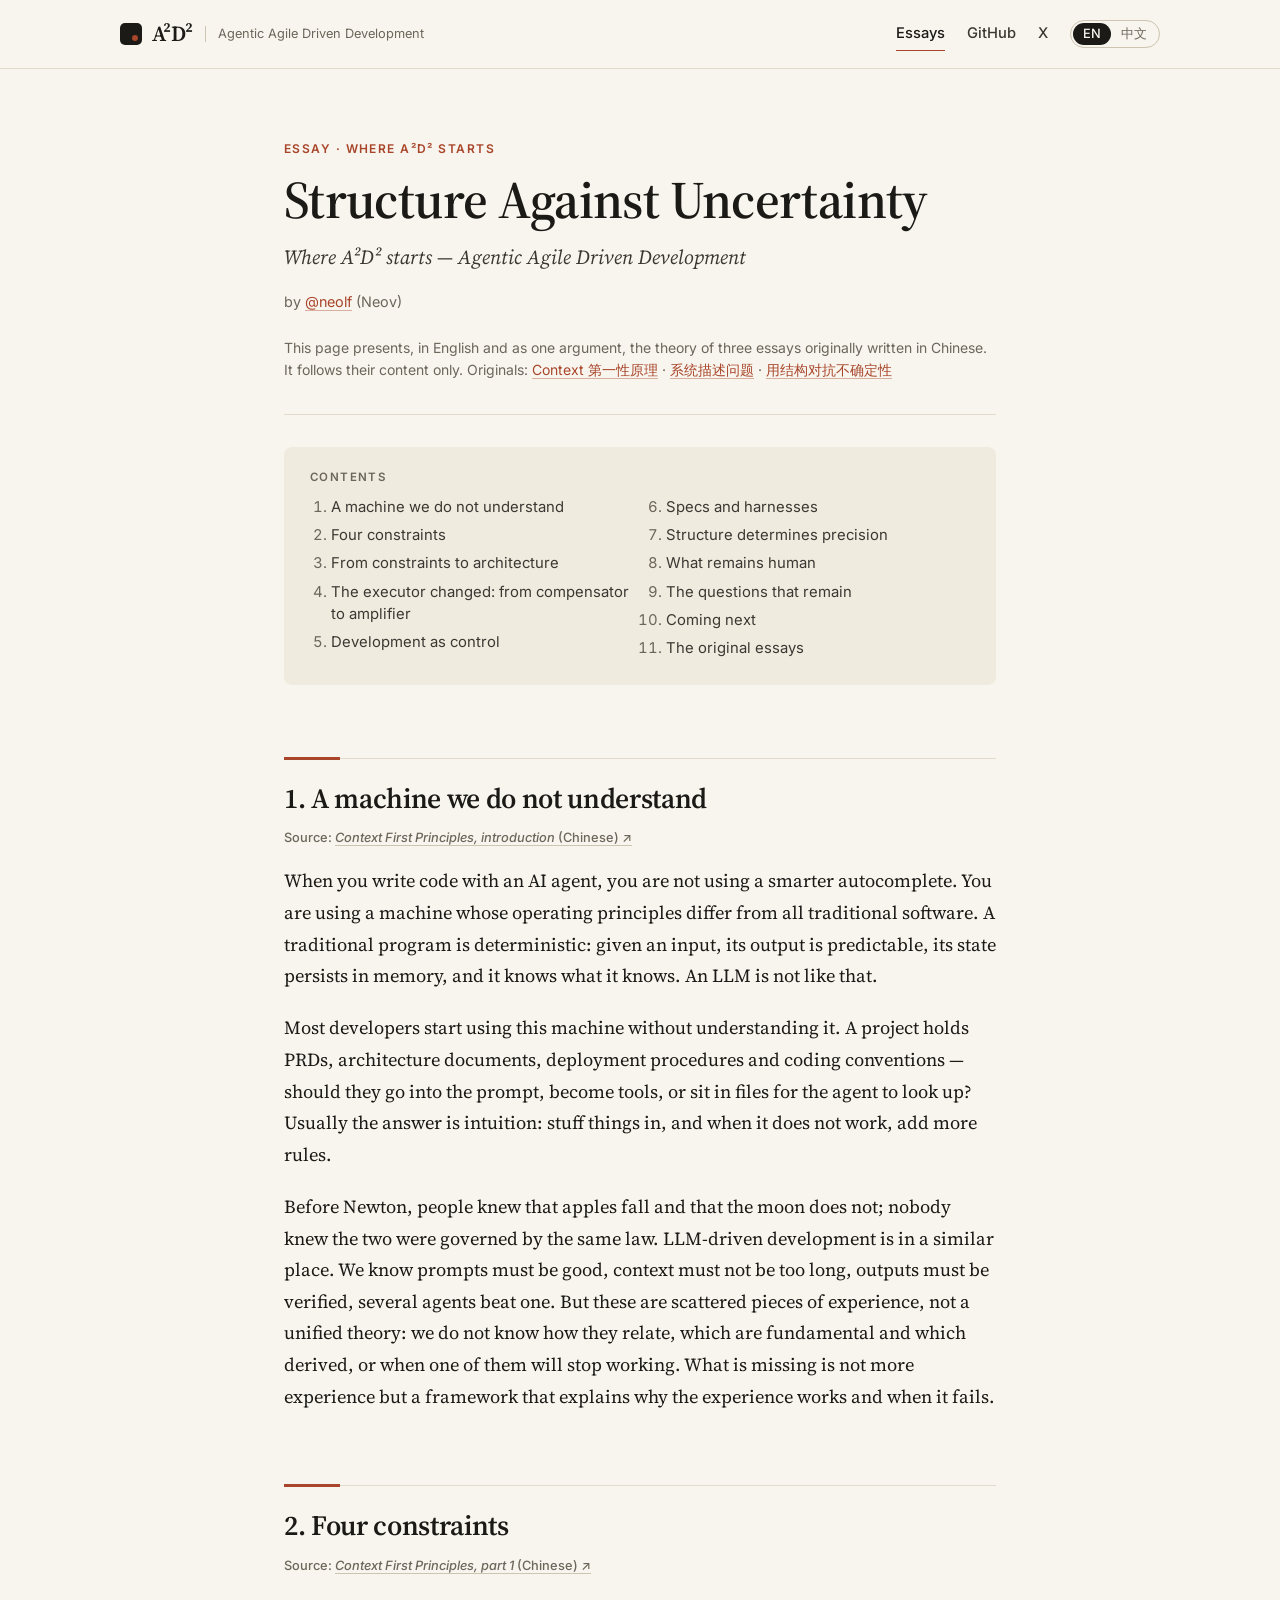
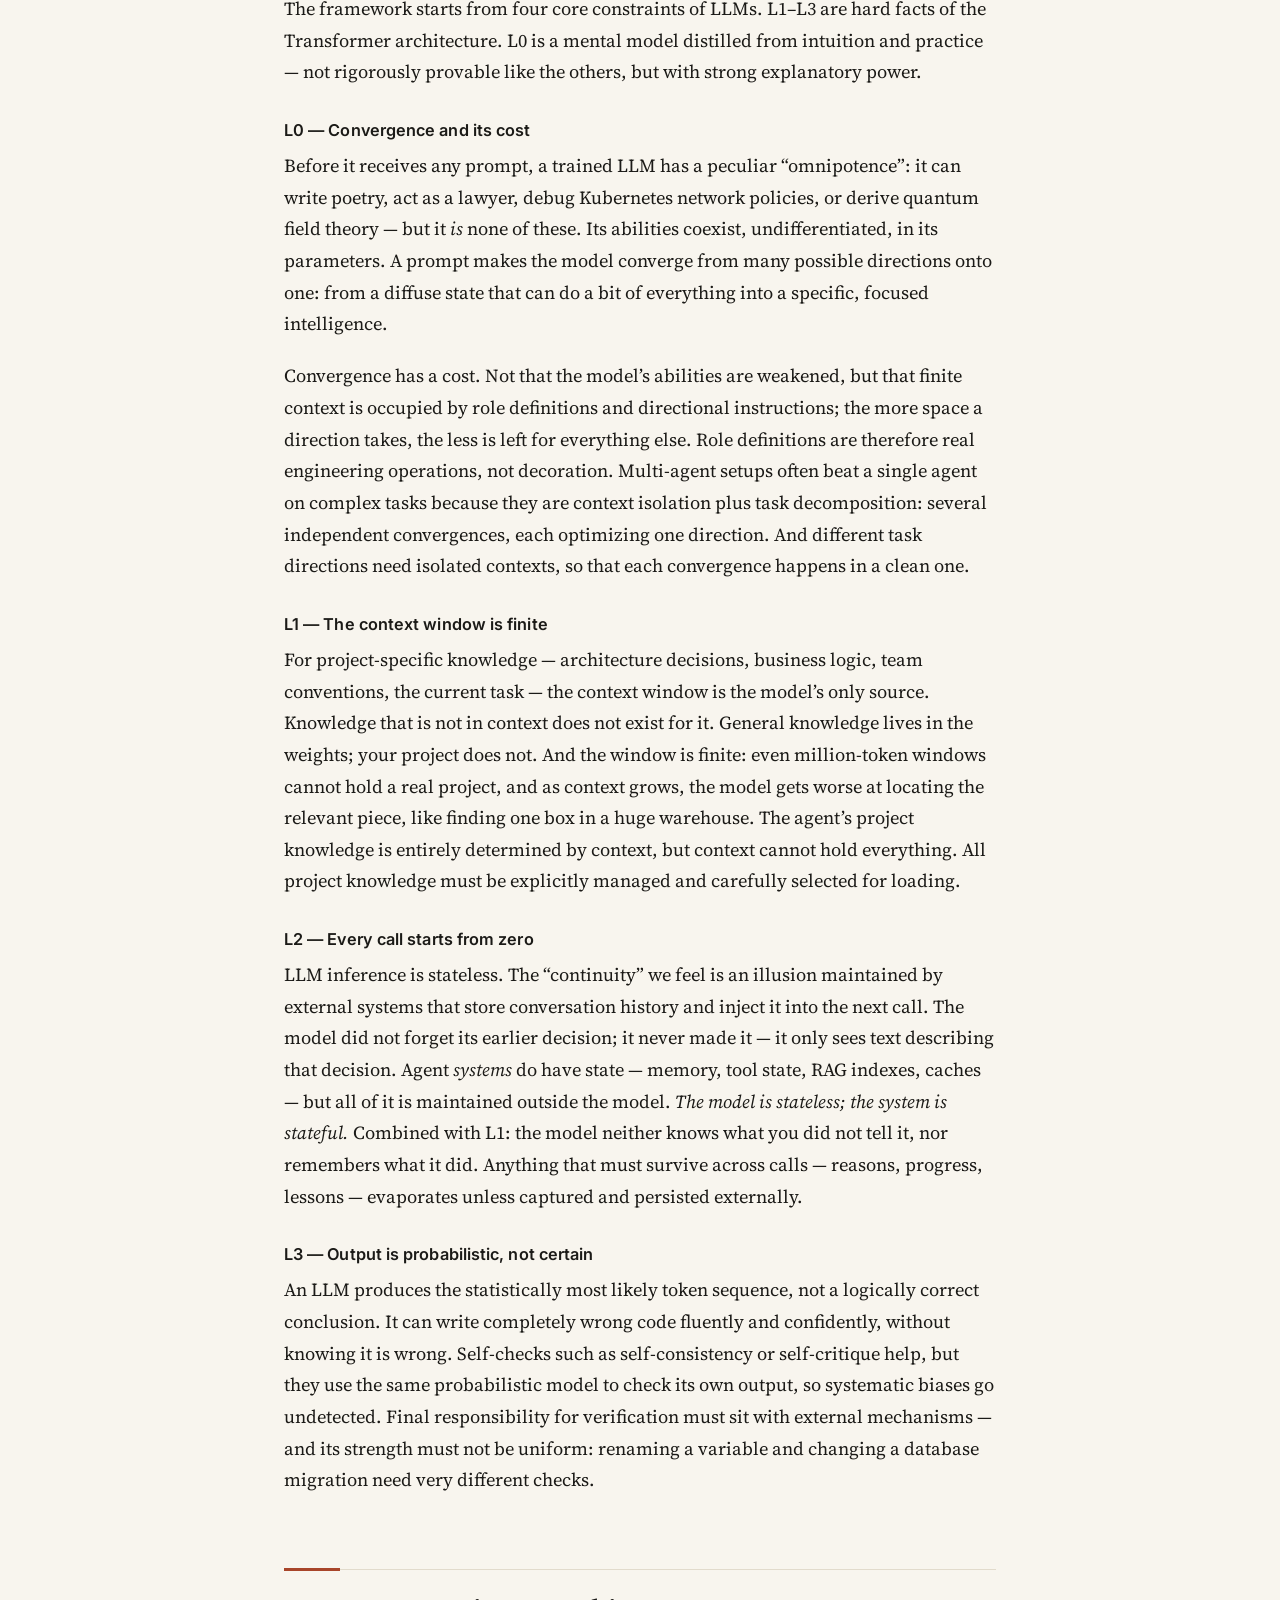
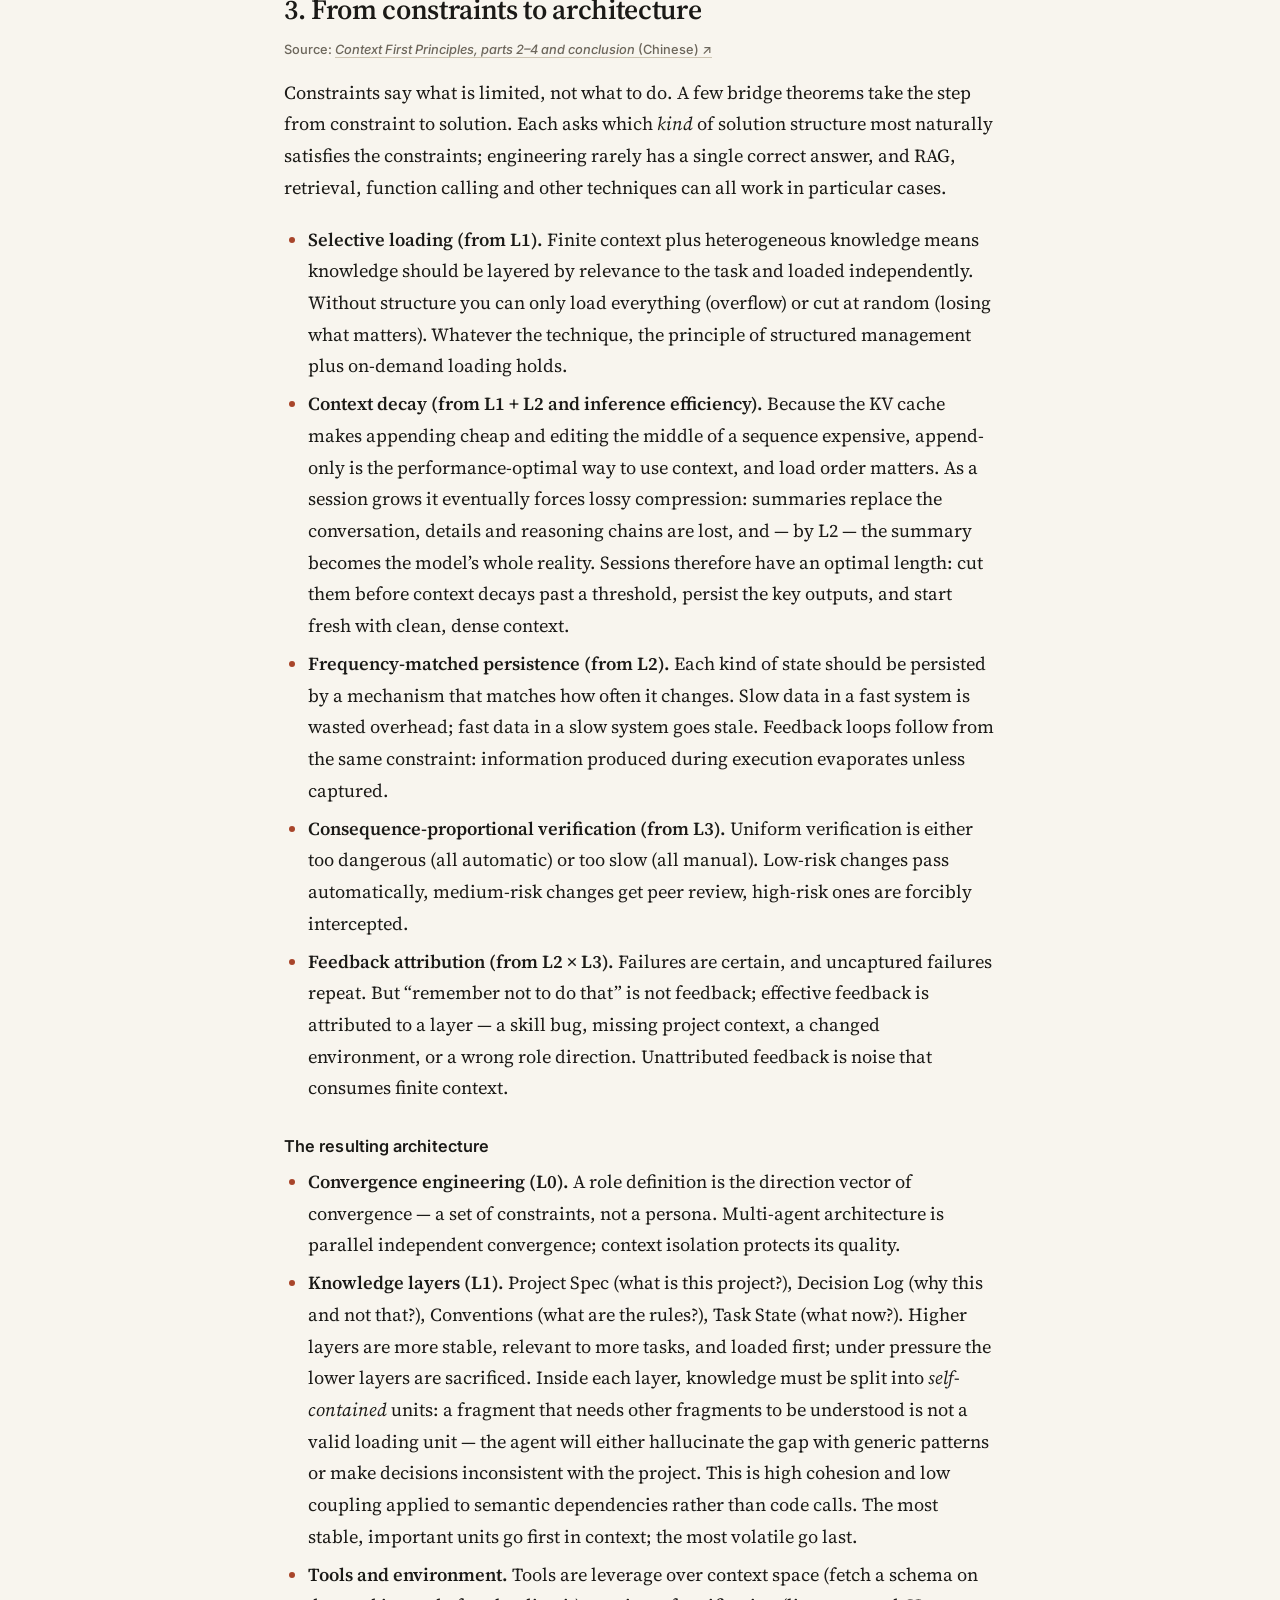
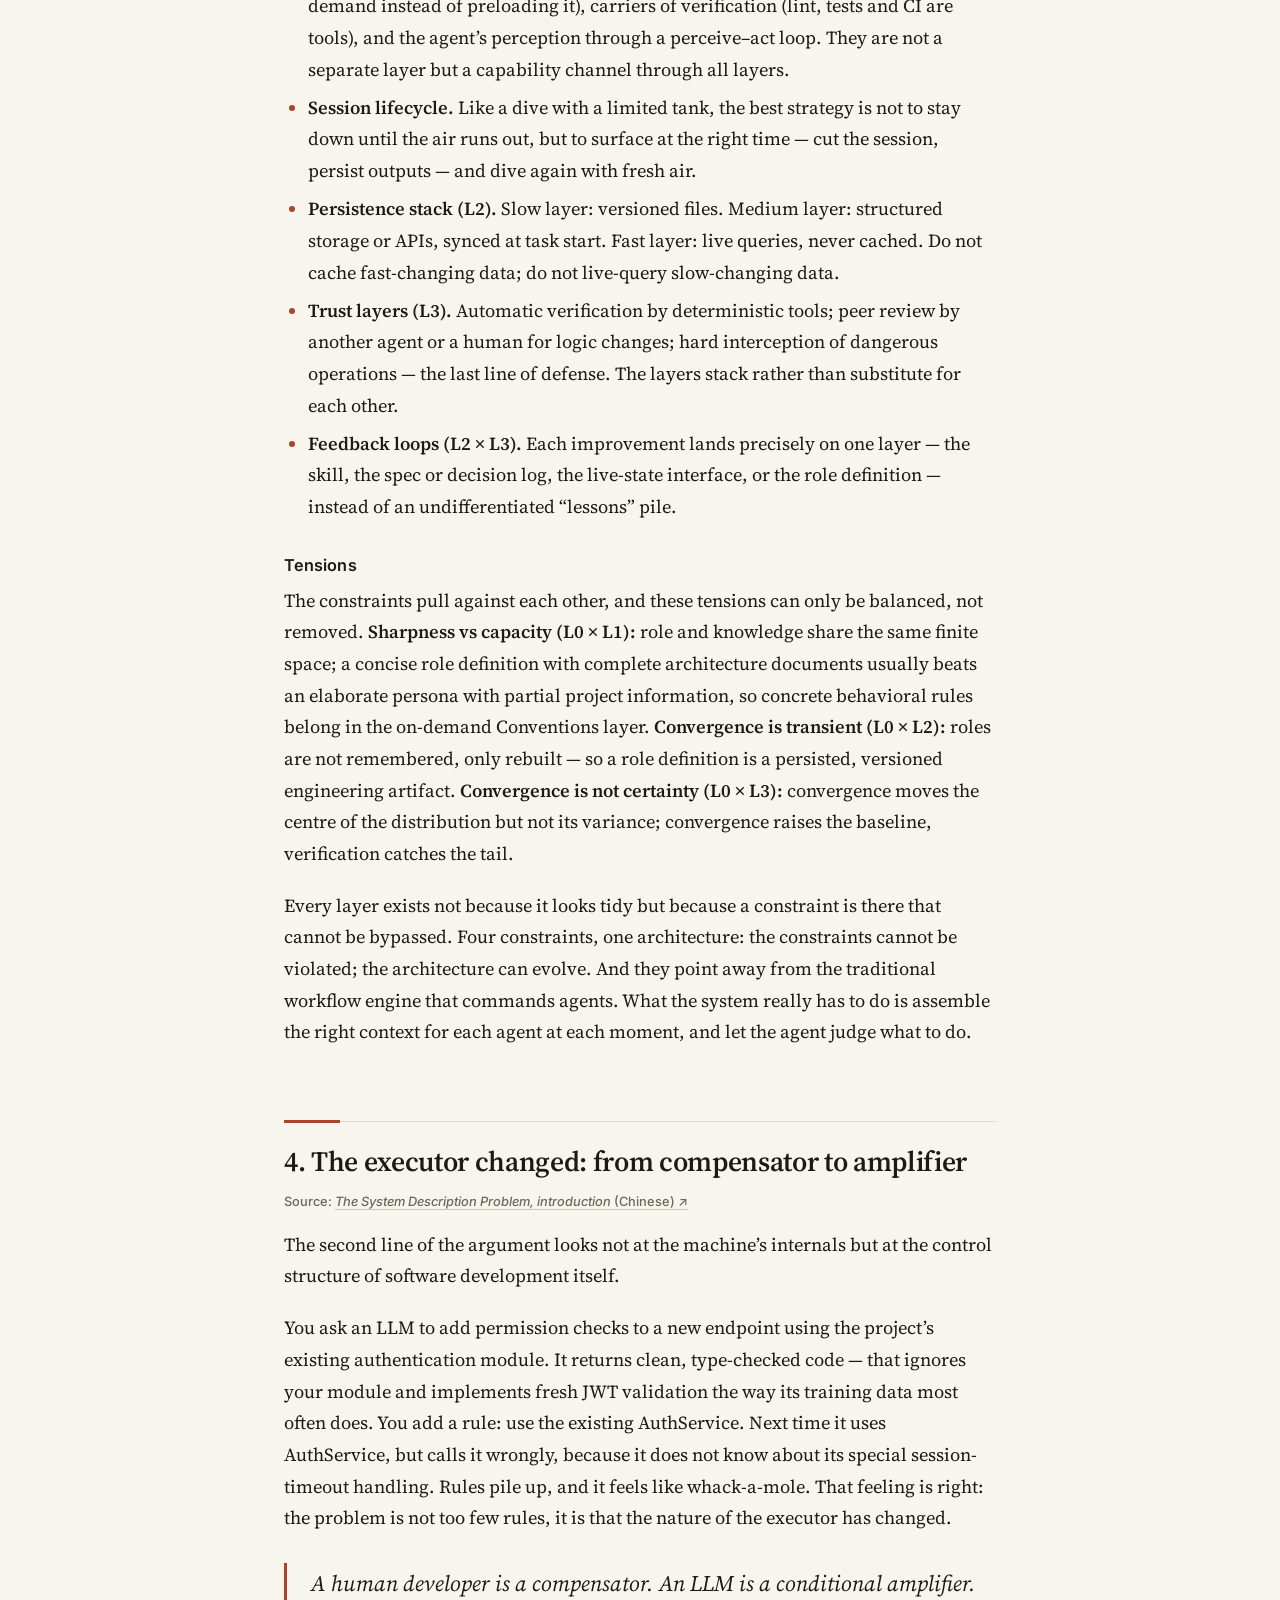
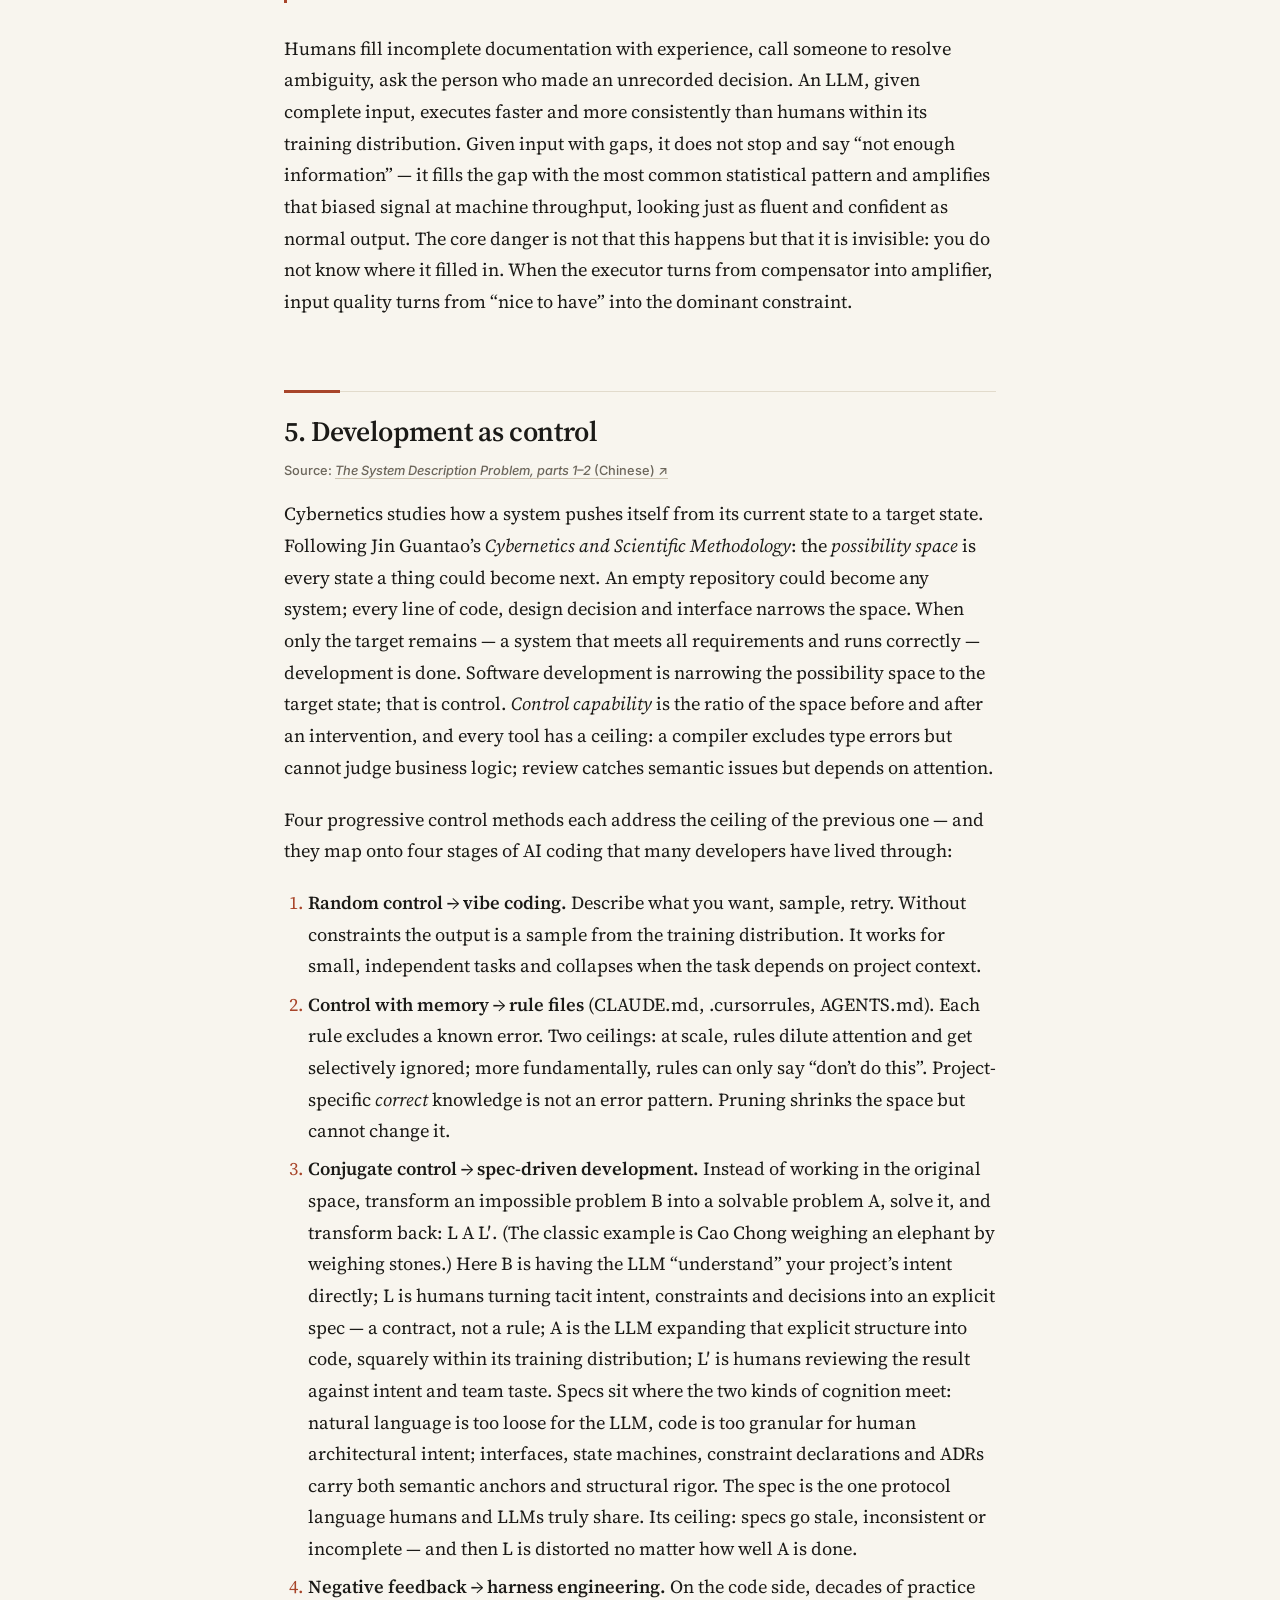
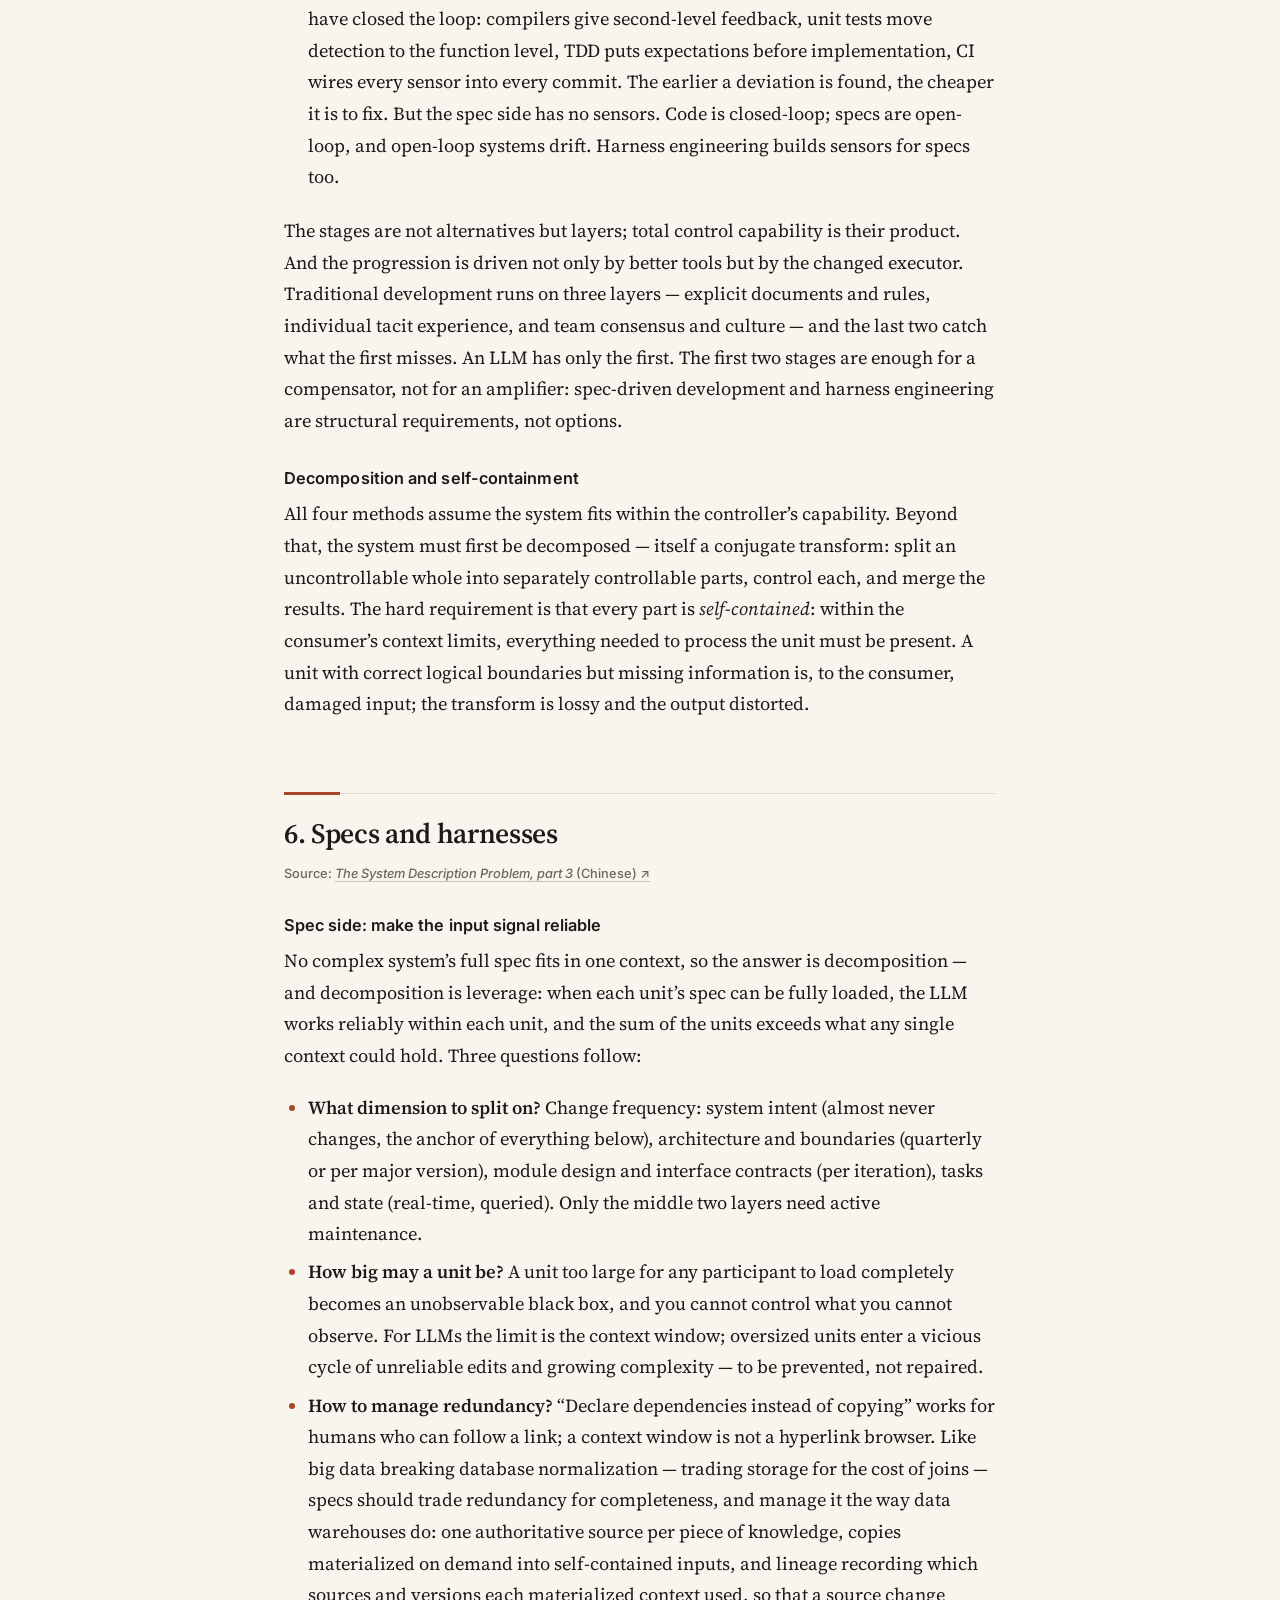
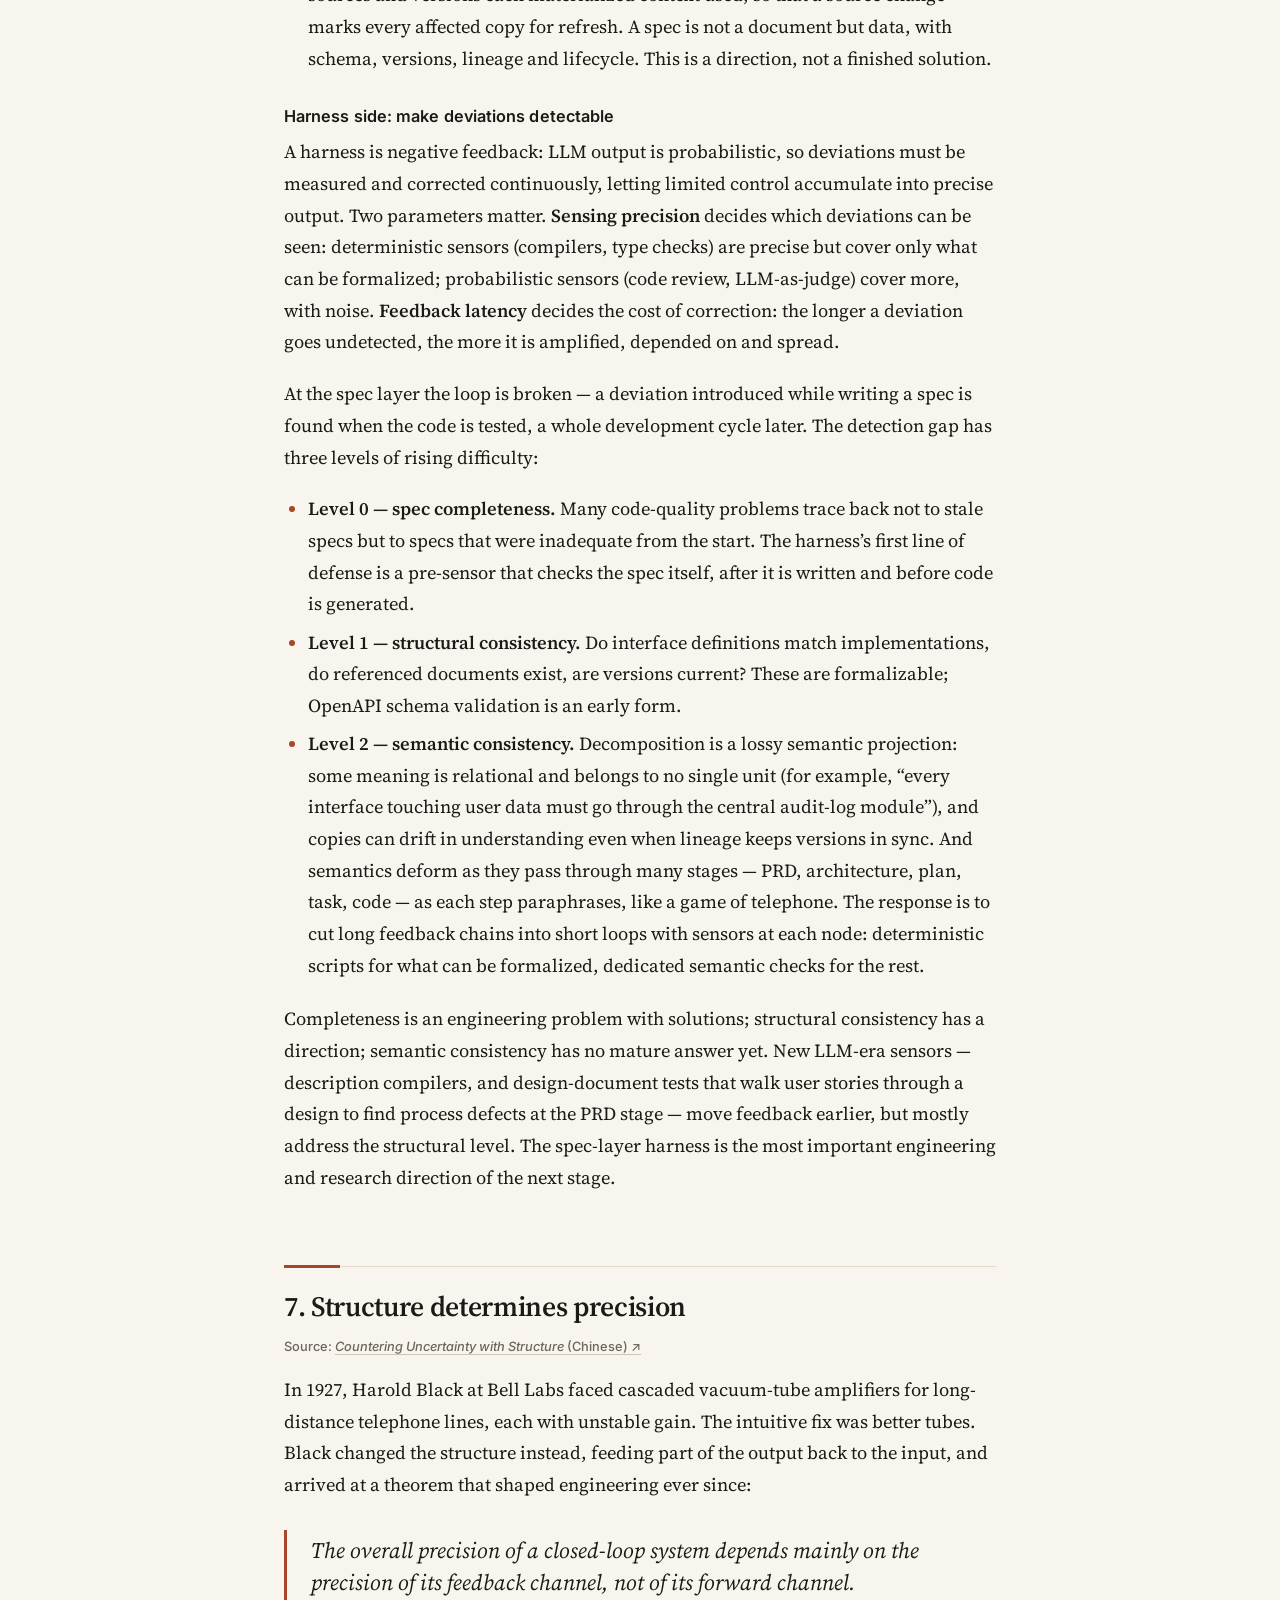
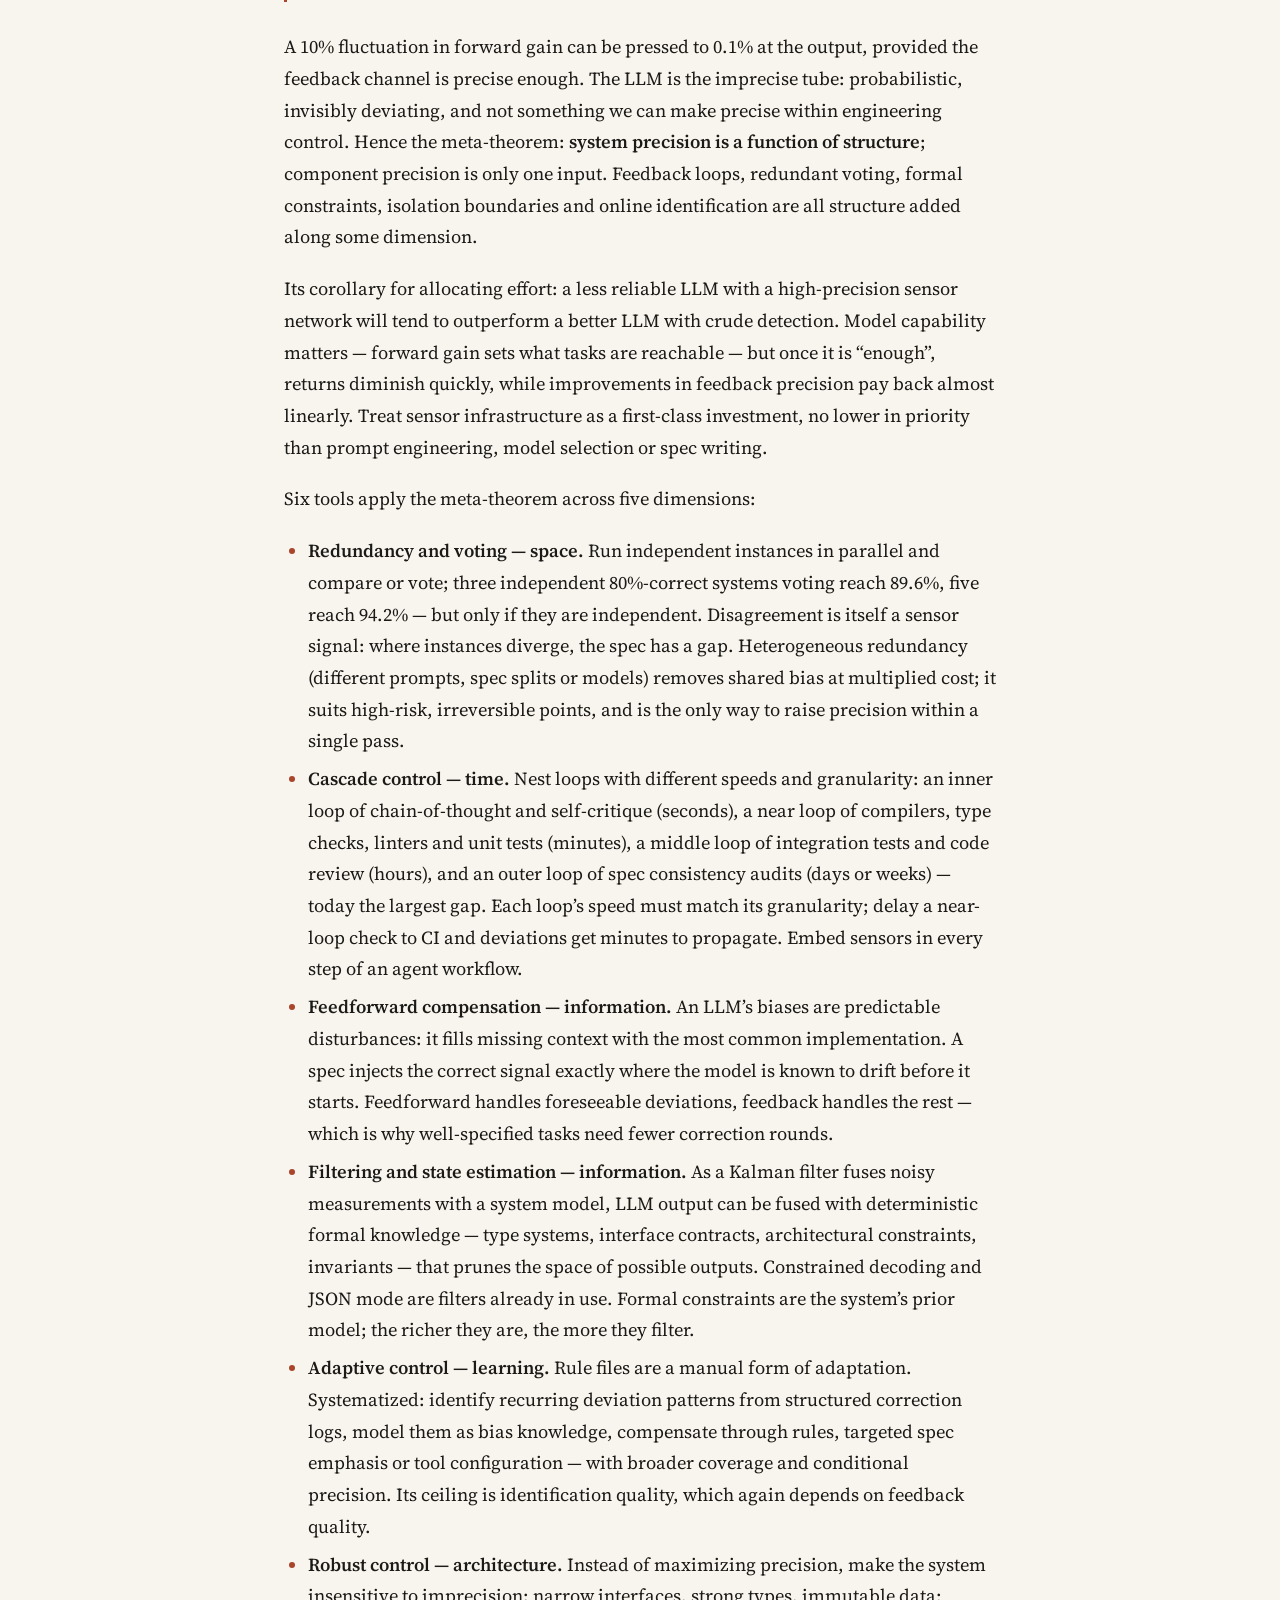
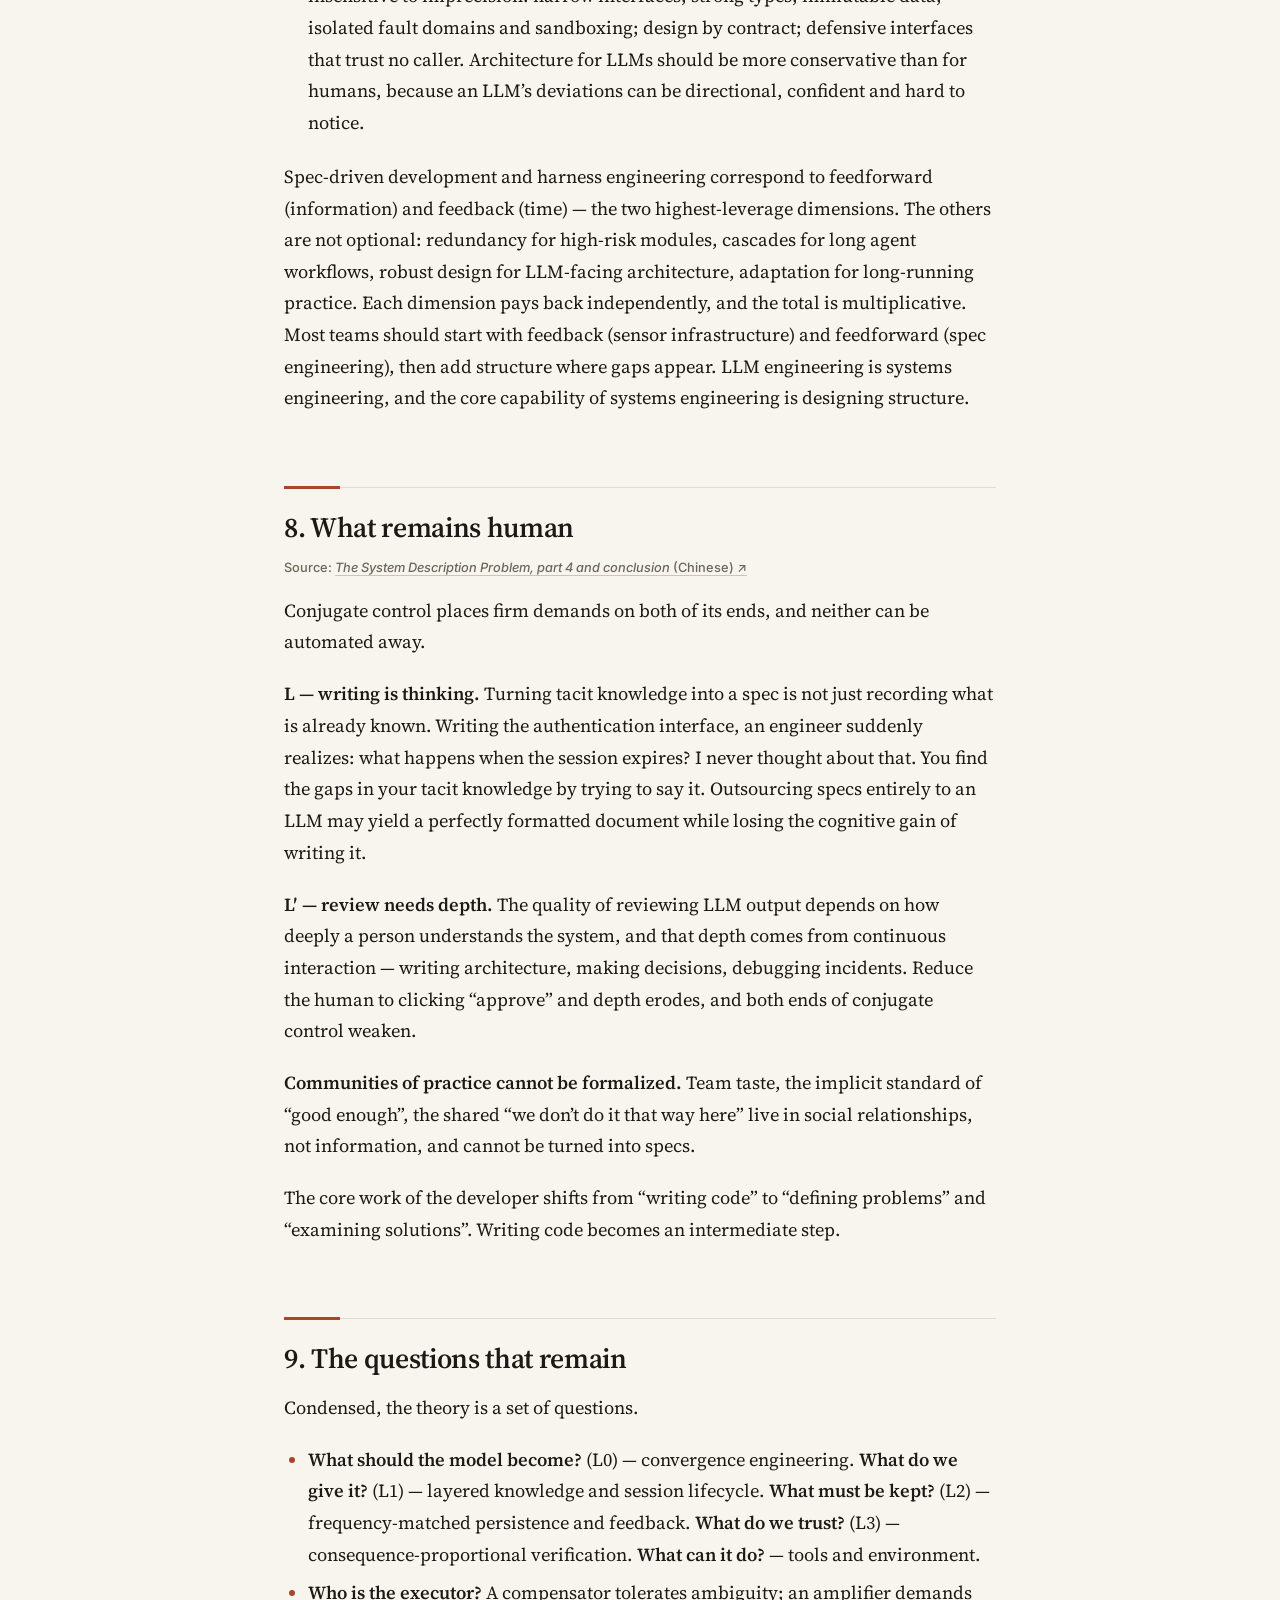
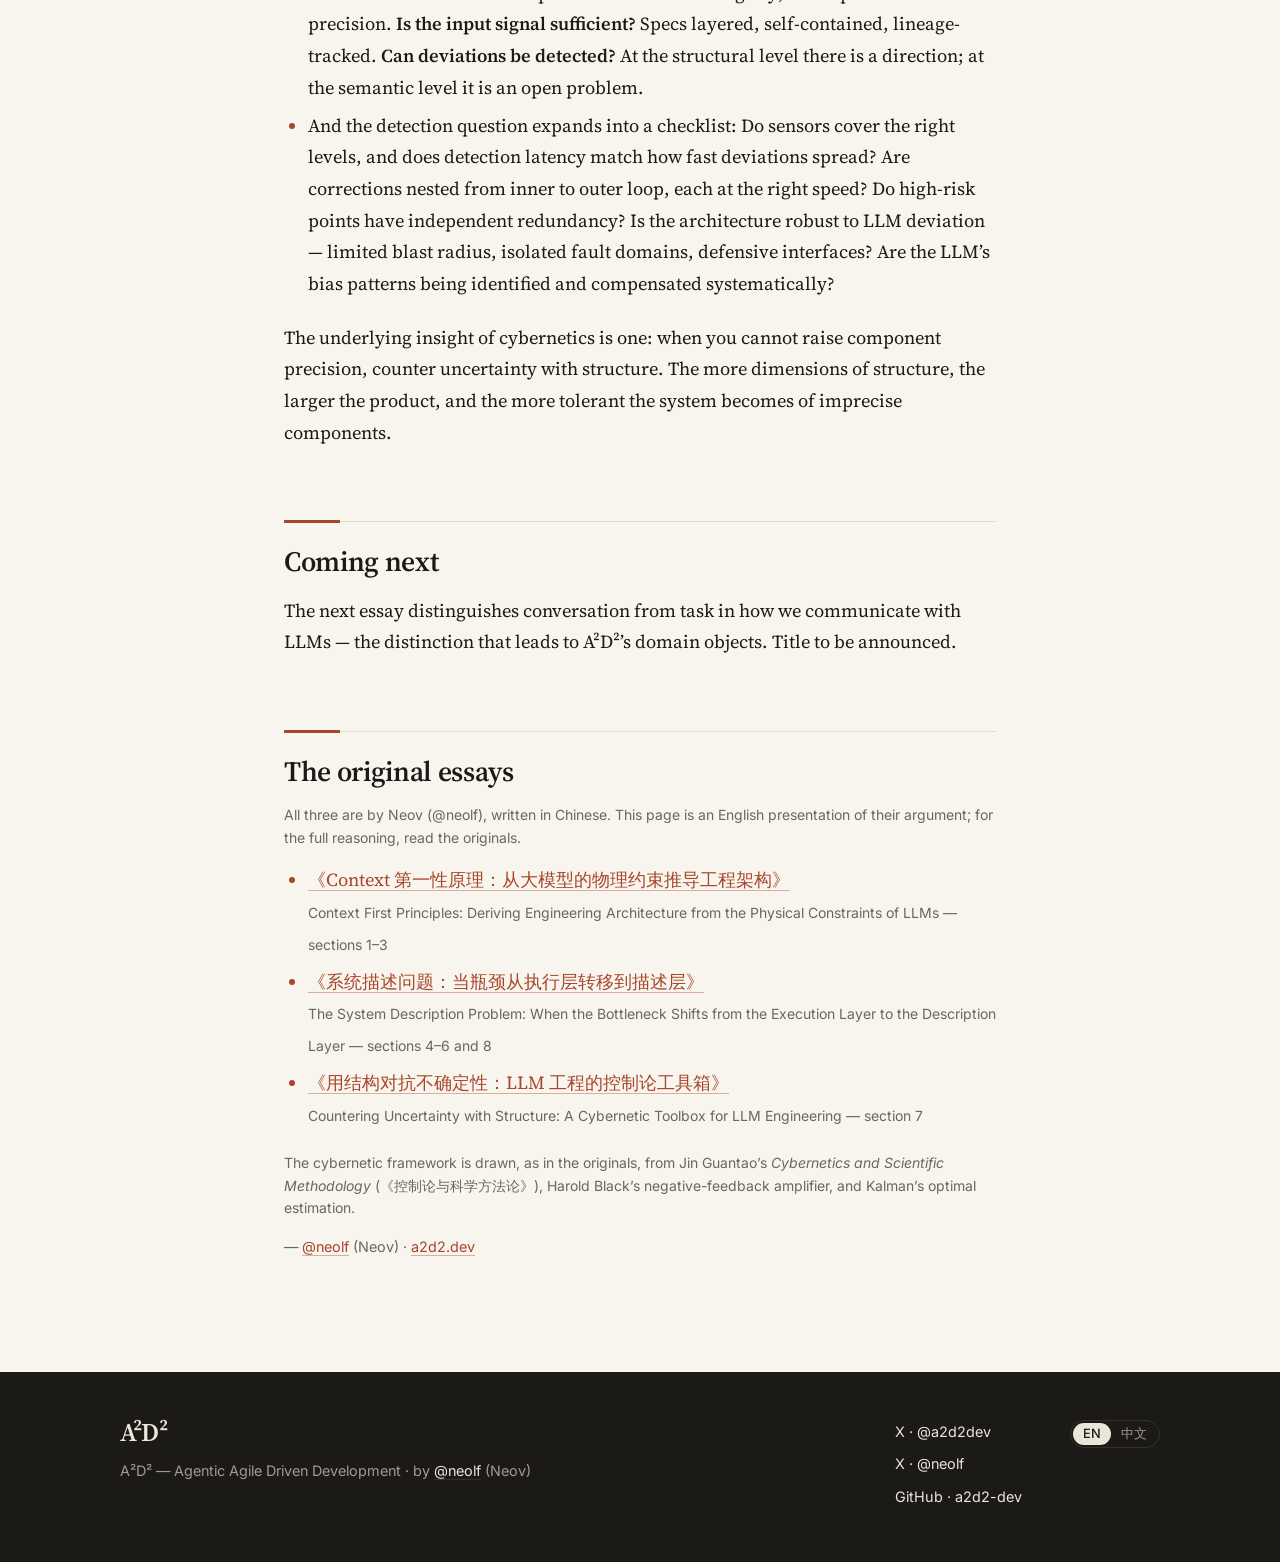
==== commit 7e71d726: "Reposition: The next agile is agentic — hero, Where we start section, meta/og Co-authored-by: LiuFen" ====
--- a/essays/index.html
+++ b/essays/index.html
@@ -4,8 +4,8 @@
 <meta charset="utf-8">
 <meta name="a2d2-build" content="git-autodeploy-1">
 <meta name="viewport" content="width=device-width, initial-scale=1">
-<title>Structure Against Uncertainty: The Theory Behind A²D² — by @neolf (Neov)</title>
-<meta name="description" content="One English essay presenting the theory behind A²D²: the four constraints of LLMs, the shift from execution to description, and the cybernetic toolbox for countering uncertainty with structure. By @neolf (Neov).">
+<title>Structure Against Uncertainty: Where A²D² Starts — by @neolf (Neov)</title>
+<meta name="description" content="One English essay drawn from the three essays where A²D² (Agentic Agile Driven Development) starts: the four constraints of LLMs, the shift from execution to description, and the cybernetic toolbox for countering uncertainty with structure. By @neolf (Neov).">
 <meta name="author" content="Neov (@neolf)">
 <meta name="color-scheme" content="light dark">
 <link rel="canonical" href="https://a2d2.dev/essays">
@@ -22,7 +22,7 @@
 <meta property="og:site_name" content="A²D²">
 <meta property="og:locale" content="en_US">
 <meta property="og:locale:alternate" content="zh_CN">
-<meta property="og:title" content="Structure Against Uncertainty: The Theory Behind A²D²">
+<meta property="og:title" content="Structure Against Uncertainty: Where A²D² Starts">
 <meta property="og:description" content="What kind of machine an LLM is, why input quality becomes the dominant constraint, and how structure — not component precision — counters uncertainty. By @neolf (Neov).">
 <meta property="og:image" content="https://a2d2.dev/og.png">
 <meta property="og:image:width" content="1200">
@@ -30,7 +30,7 @@
 <meta name="twitter:card" content="summary_large_image">
 <meta name="twitter:site" content="@a2d2dev">
 <meta name="twitter:creator" content="@neolf">
-<meta name="twitter:title" content="Structure Against Uncertainty: The Theory Behind A²D²">
+<meta name="twitter:title" content="Structure Against Uncertainty: Where A²D² Starts">
 <meta name="twitter:description" content="What kind of machine an LLM is, why input quality becomes the dominant constraint, and how structure — not component precision — counters uncertainty. By @neolf (Neov).">
 <meta name="twitter:image" content="https://a2d2.dev/og.png">
 <script>window.va = window.va || function () { (window.vaq = window.vaq || []).push(arguments); };</script>
@@ -51,9 +51,9 @@
 <main class="page article">
 
   <header class="article-head">
-  <p class="kicker">Essay · The theory behind A²D²</p>
+  <p class="kicker">Essay · Where A²D² starts</p>
   <h1>Structure Against Uncertainty</h1>
-  <p class="sub">The theory behind A²D² — Agentic Agile Driven Development</p>
+  <p class="sub">Where A²D² starts — Agentic Agile Driven Development</p>
   <p class="byline">by <a href="https://x.com/neolf">@neolf</a> (Neov)</p>
 
   <p class="muted small">This page presents, in English and as one argument, the theory of three essays originally written in Chinese. It follows their content only. Originals:
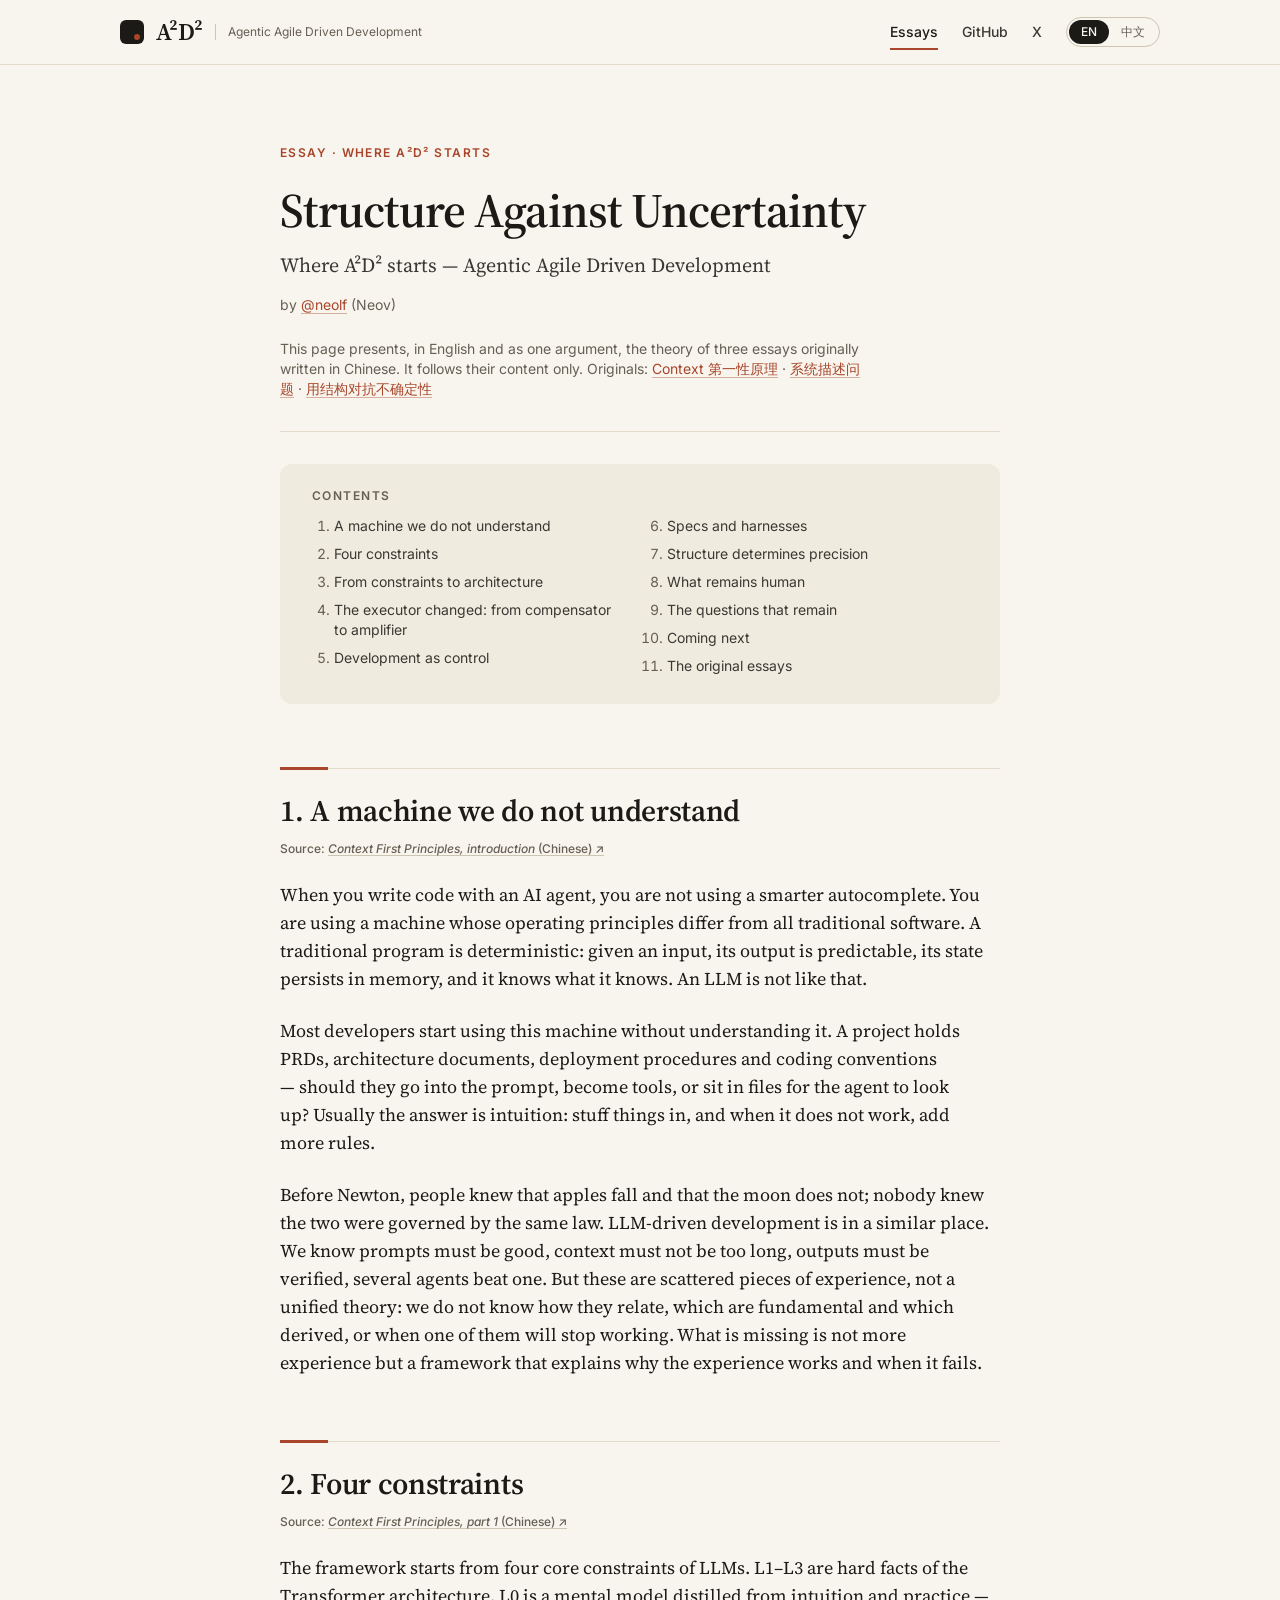
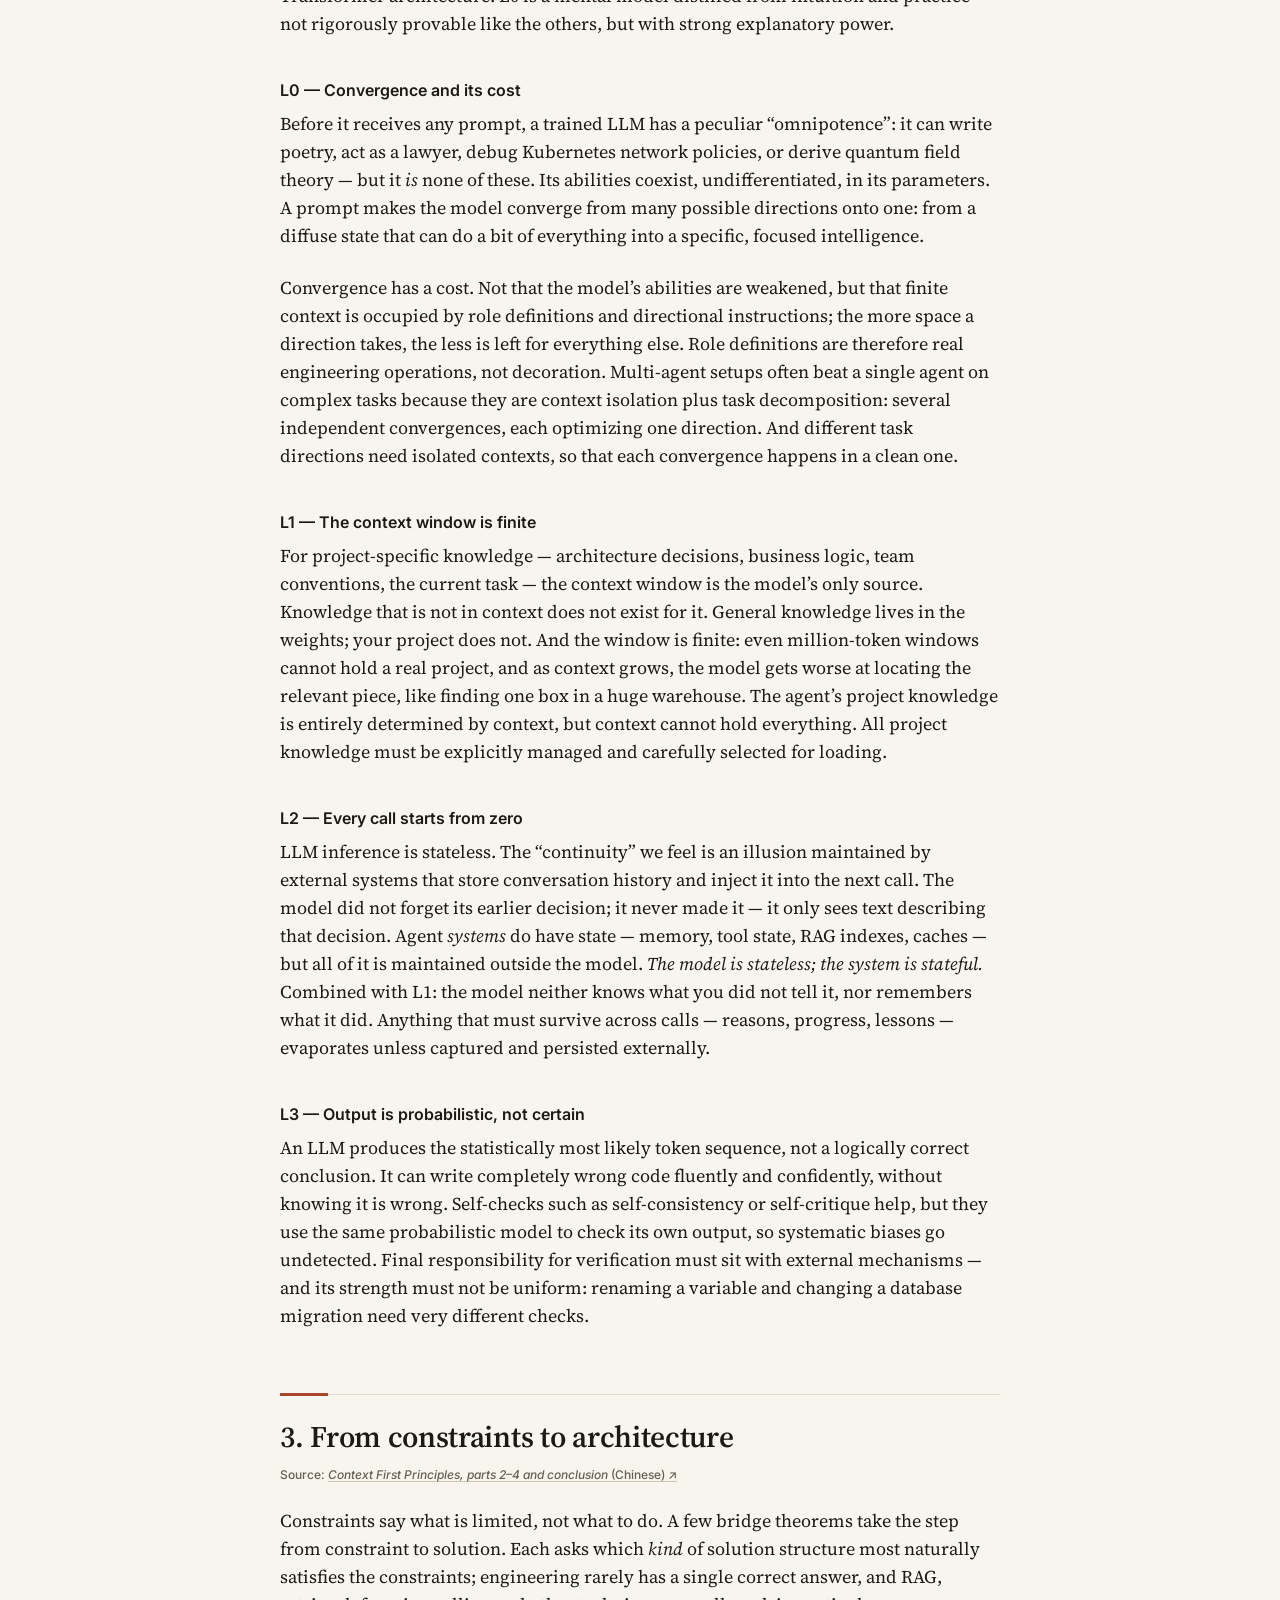
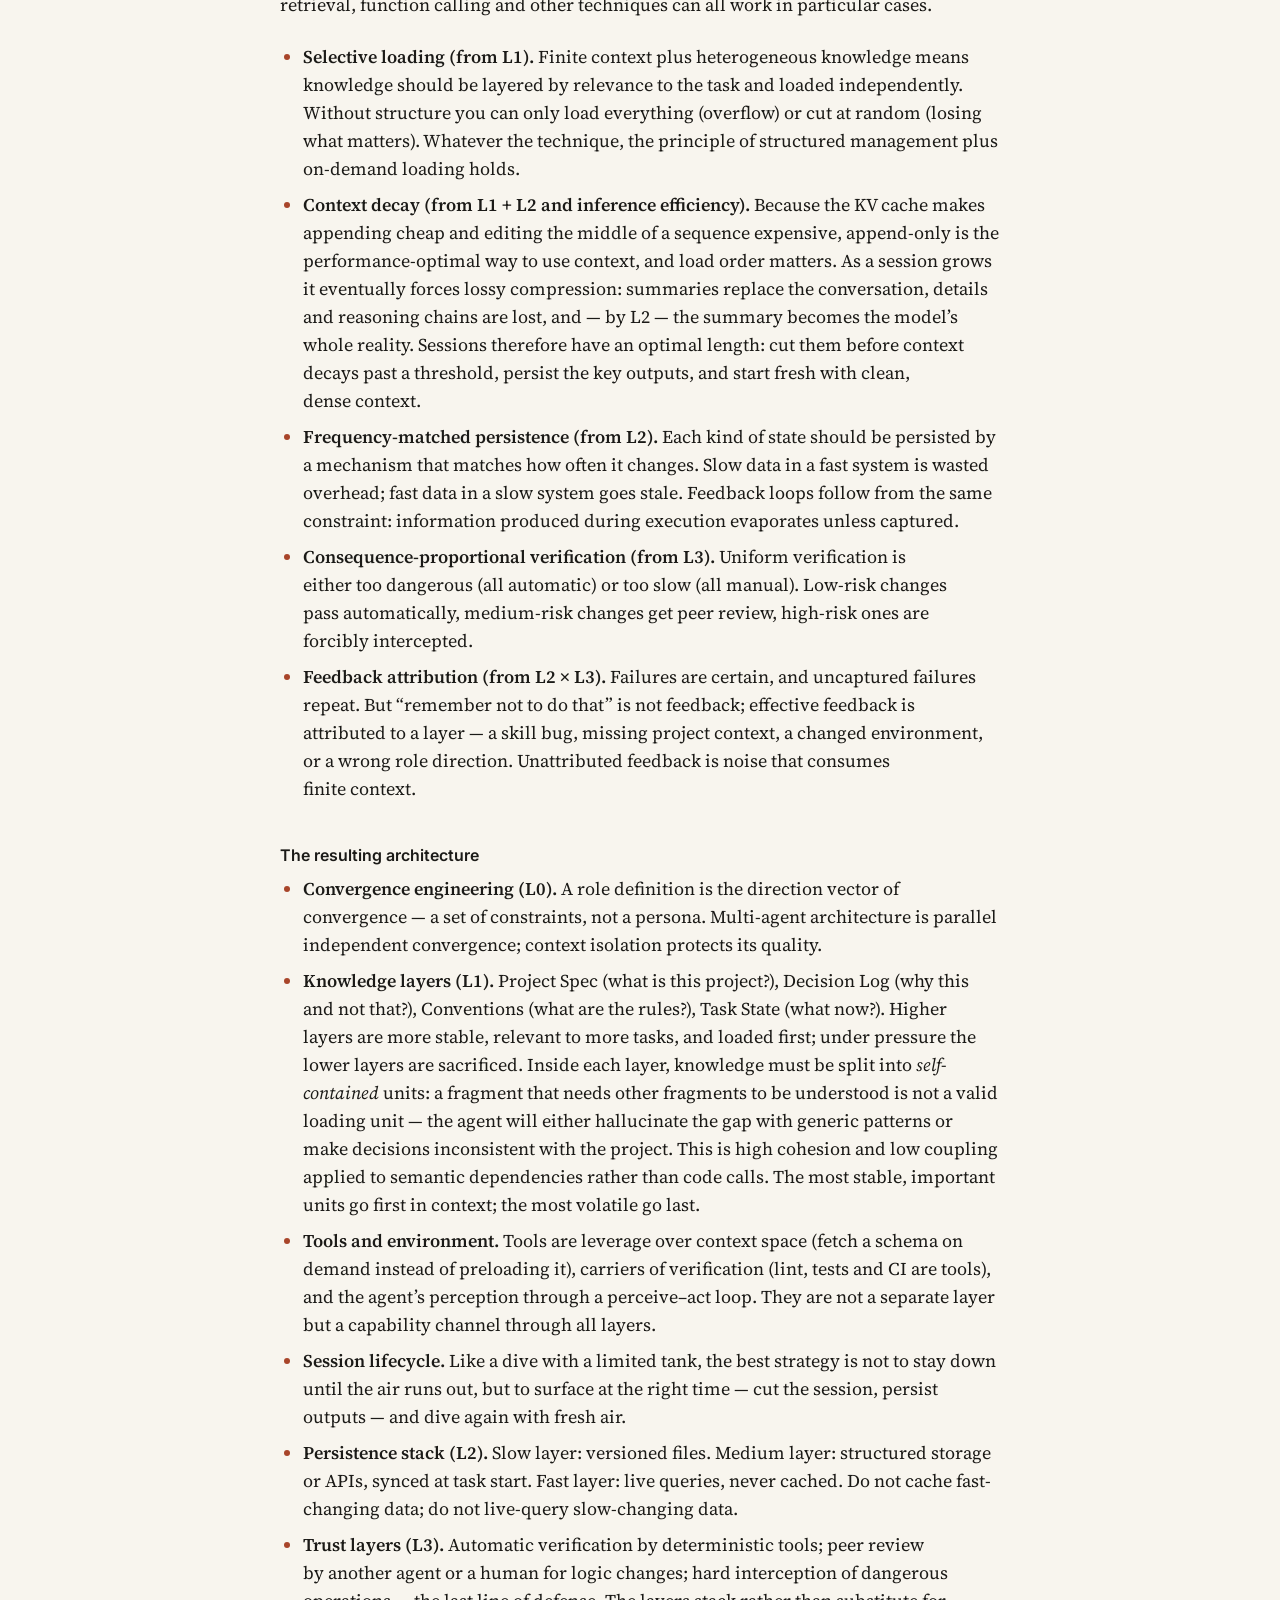
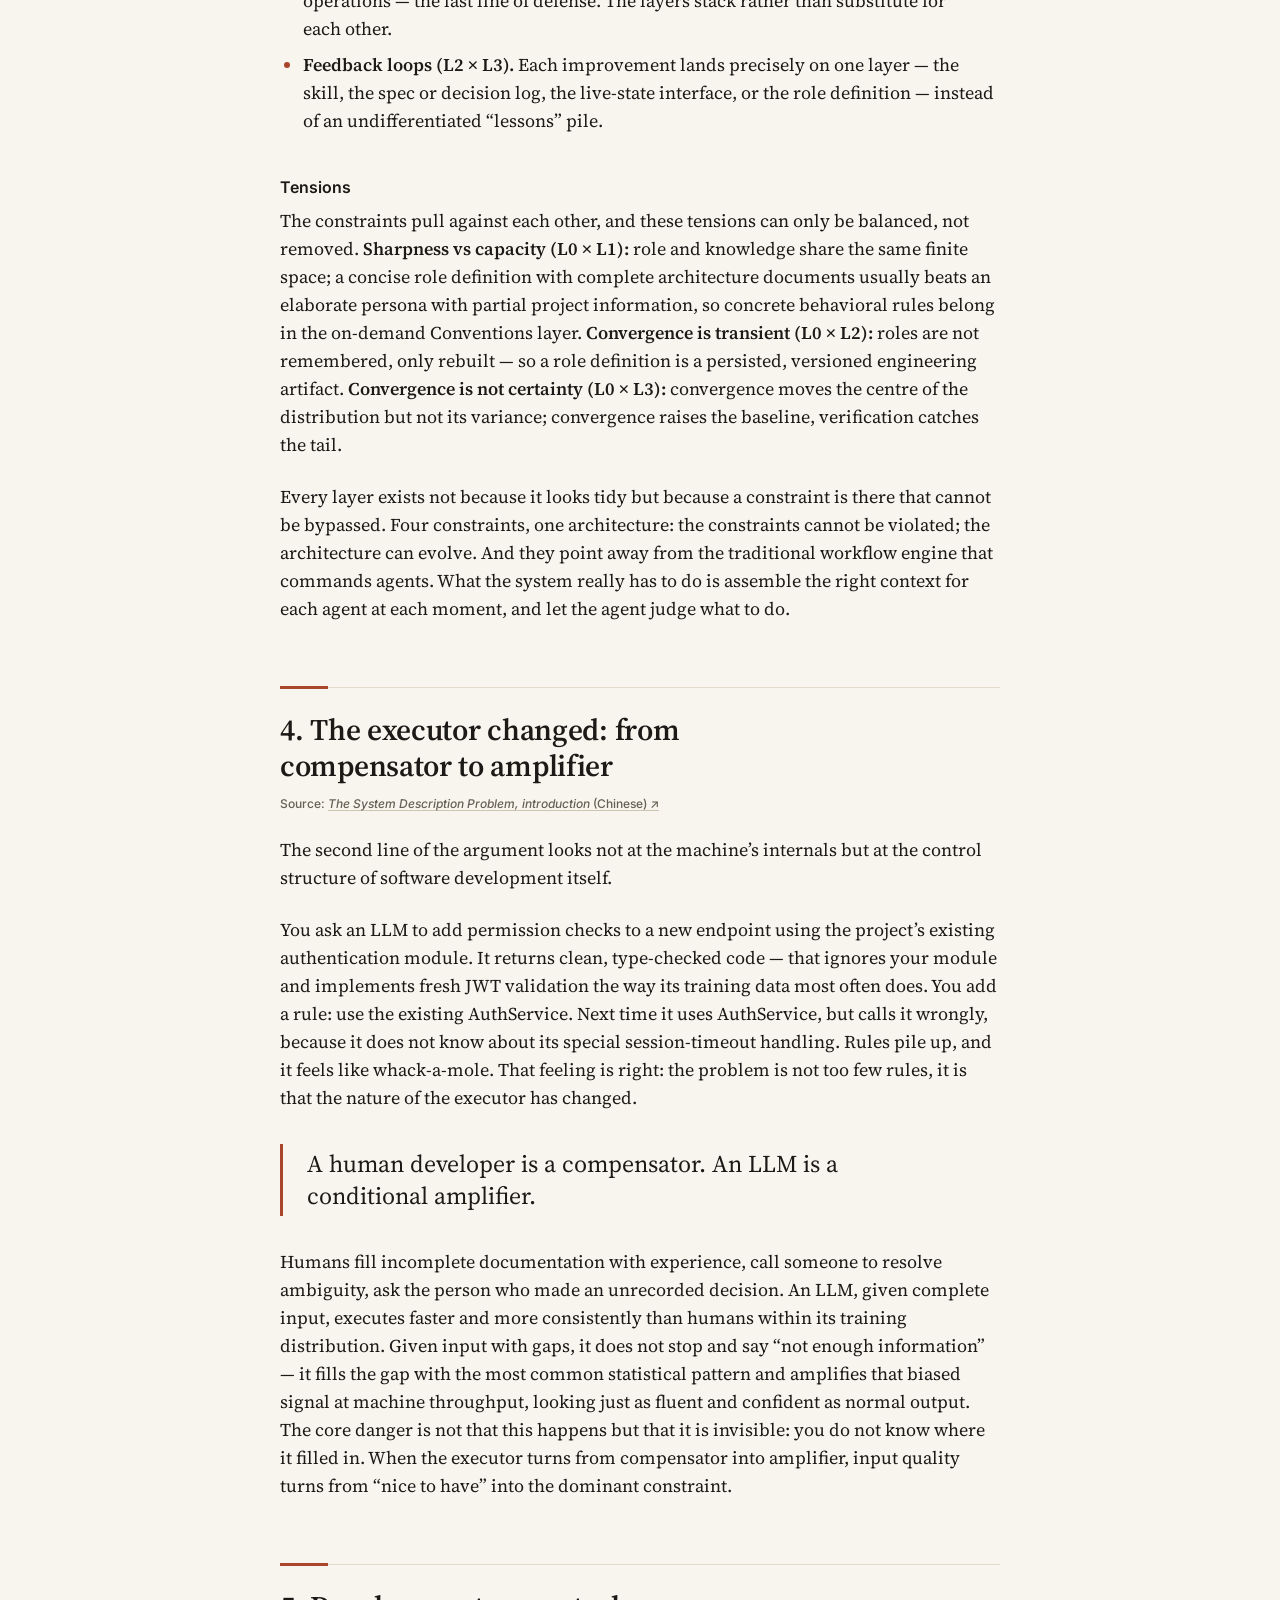
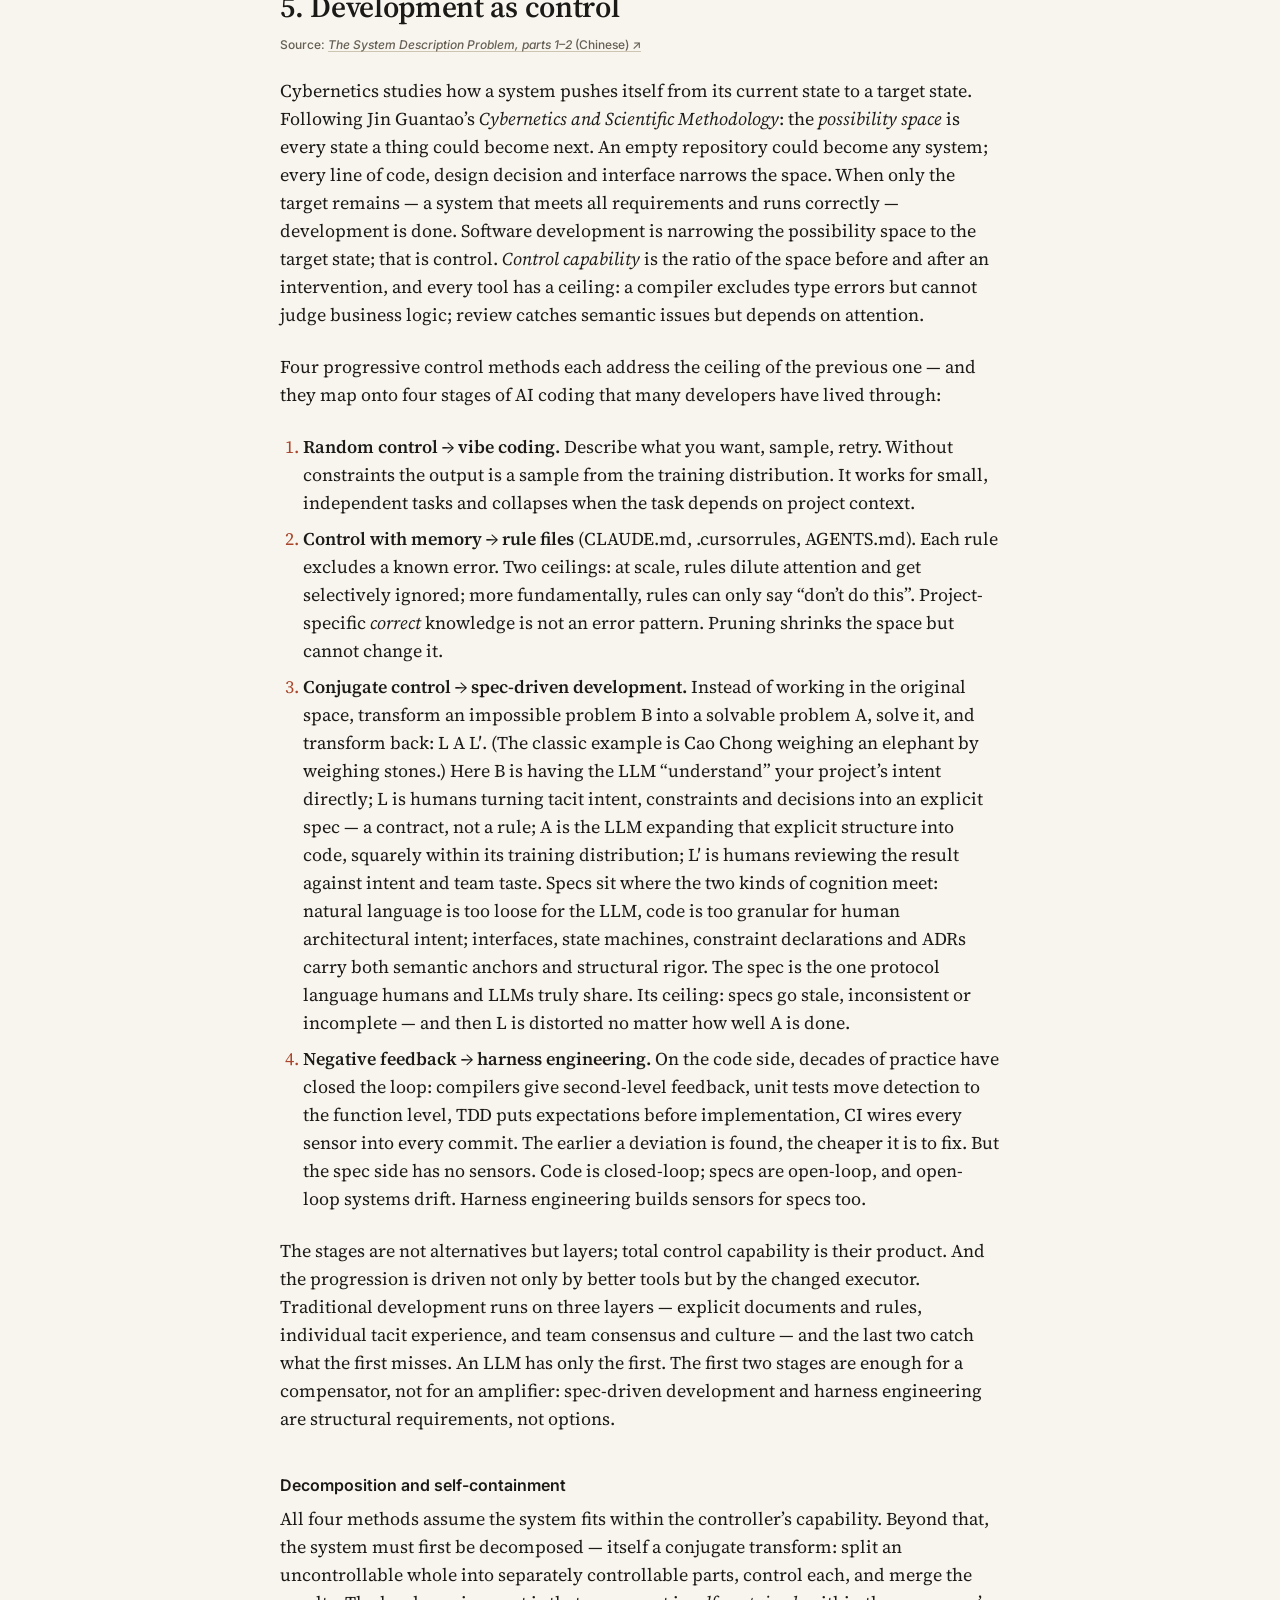
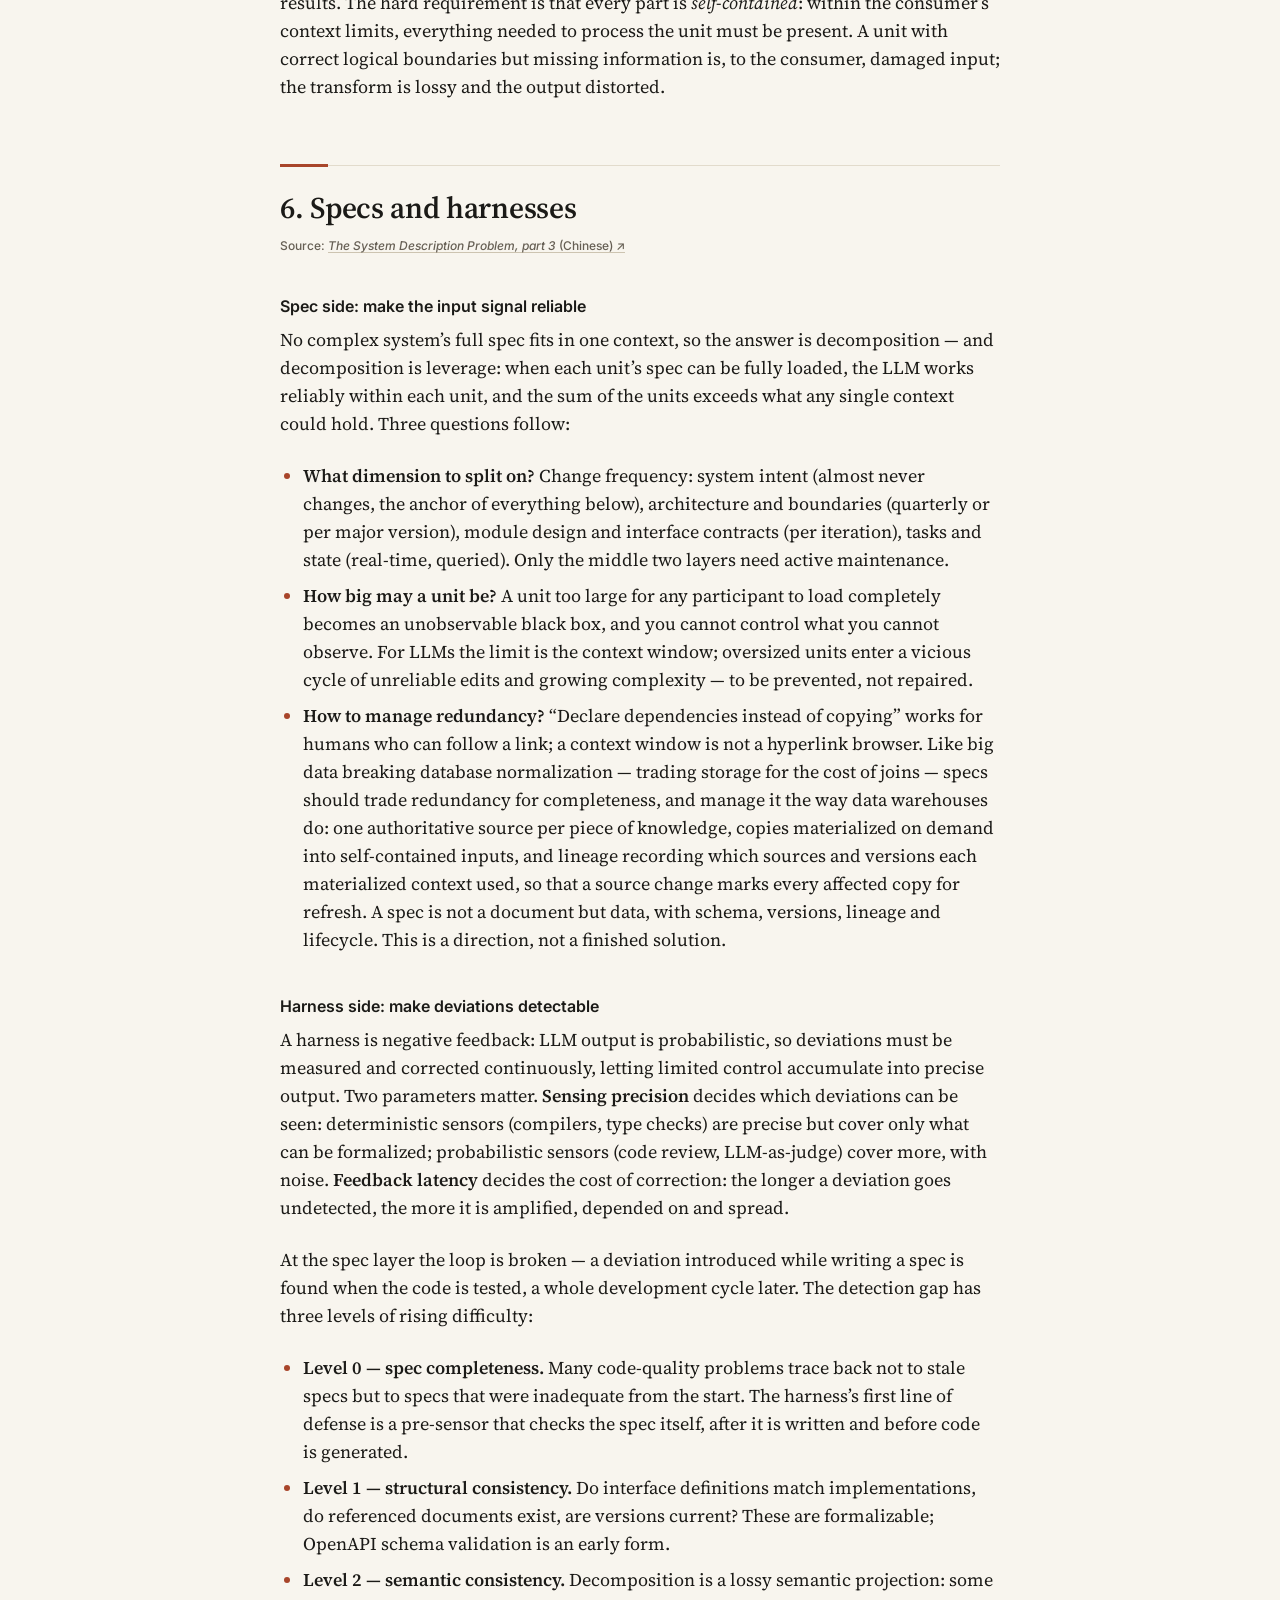
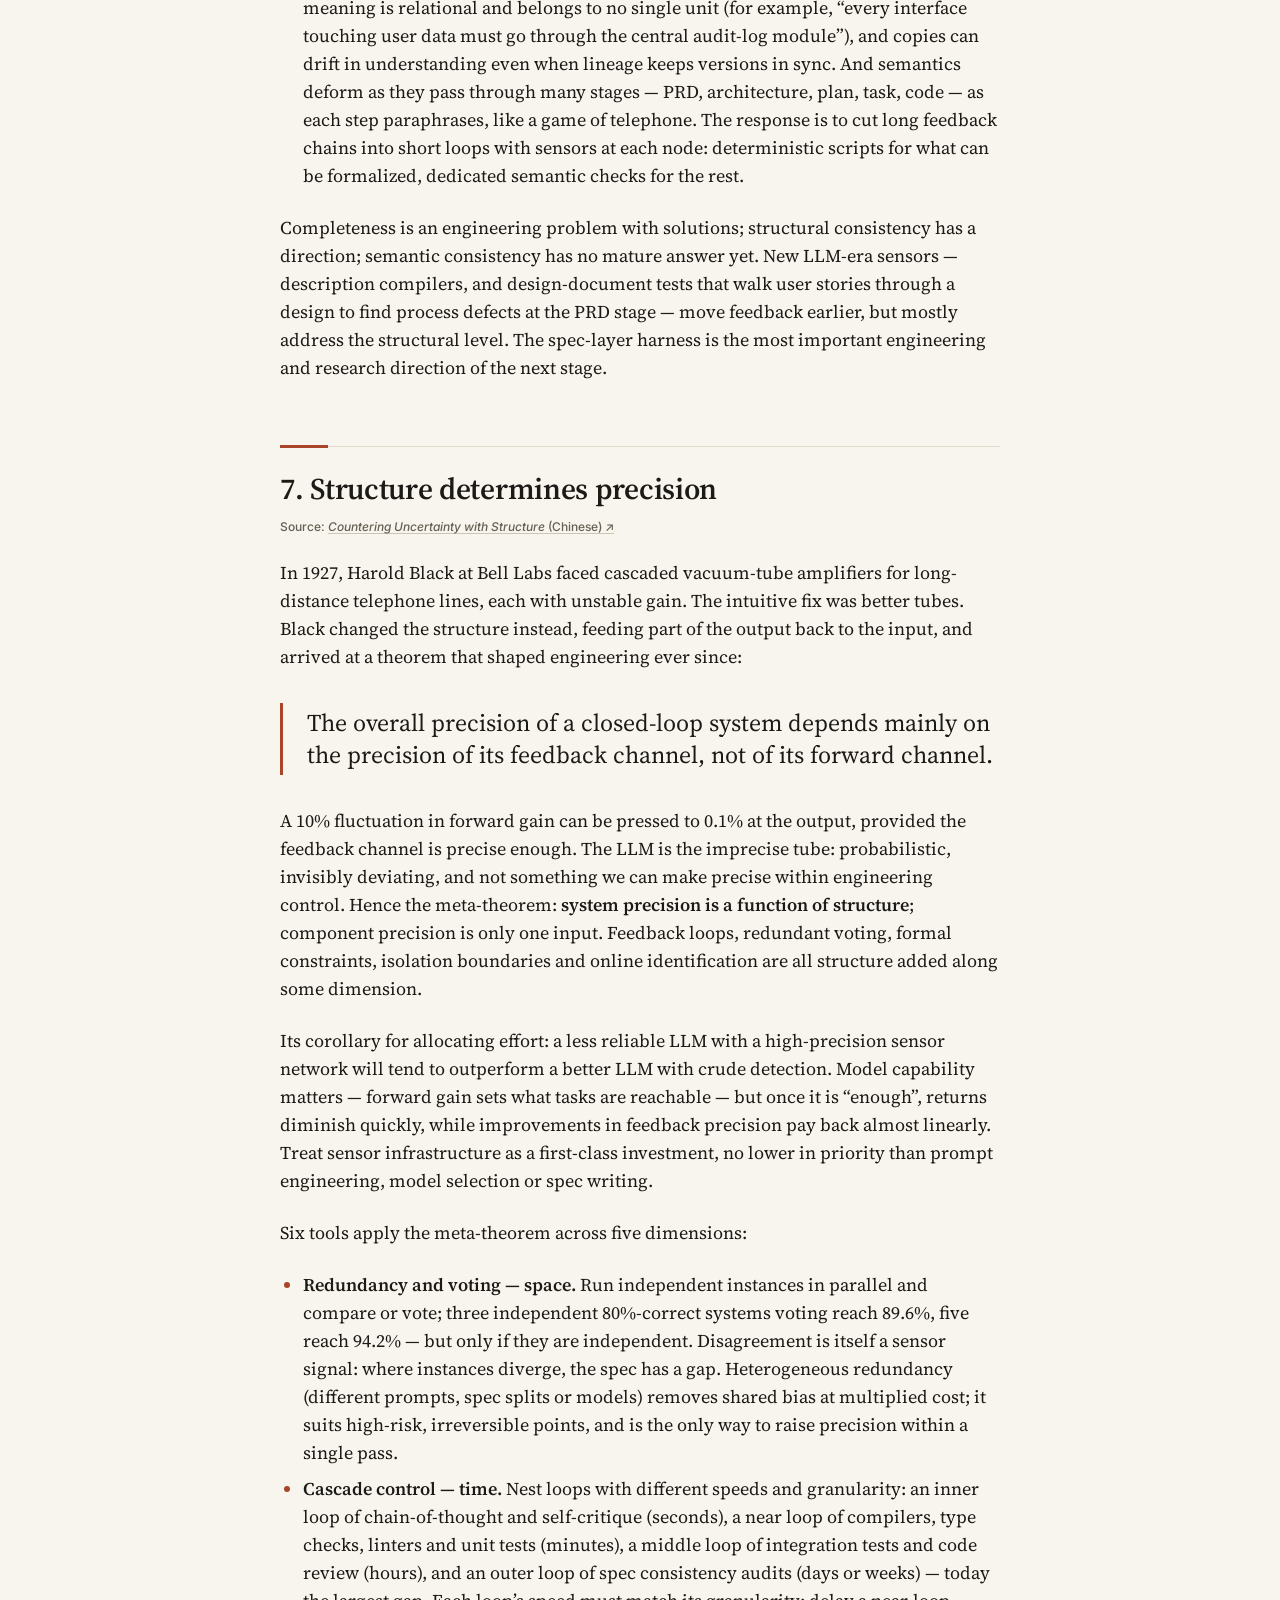
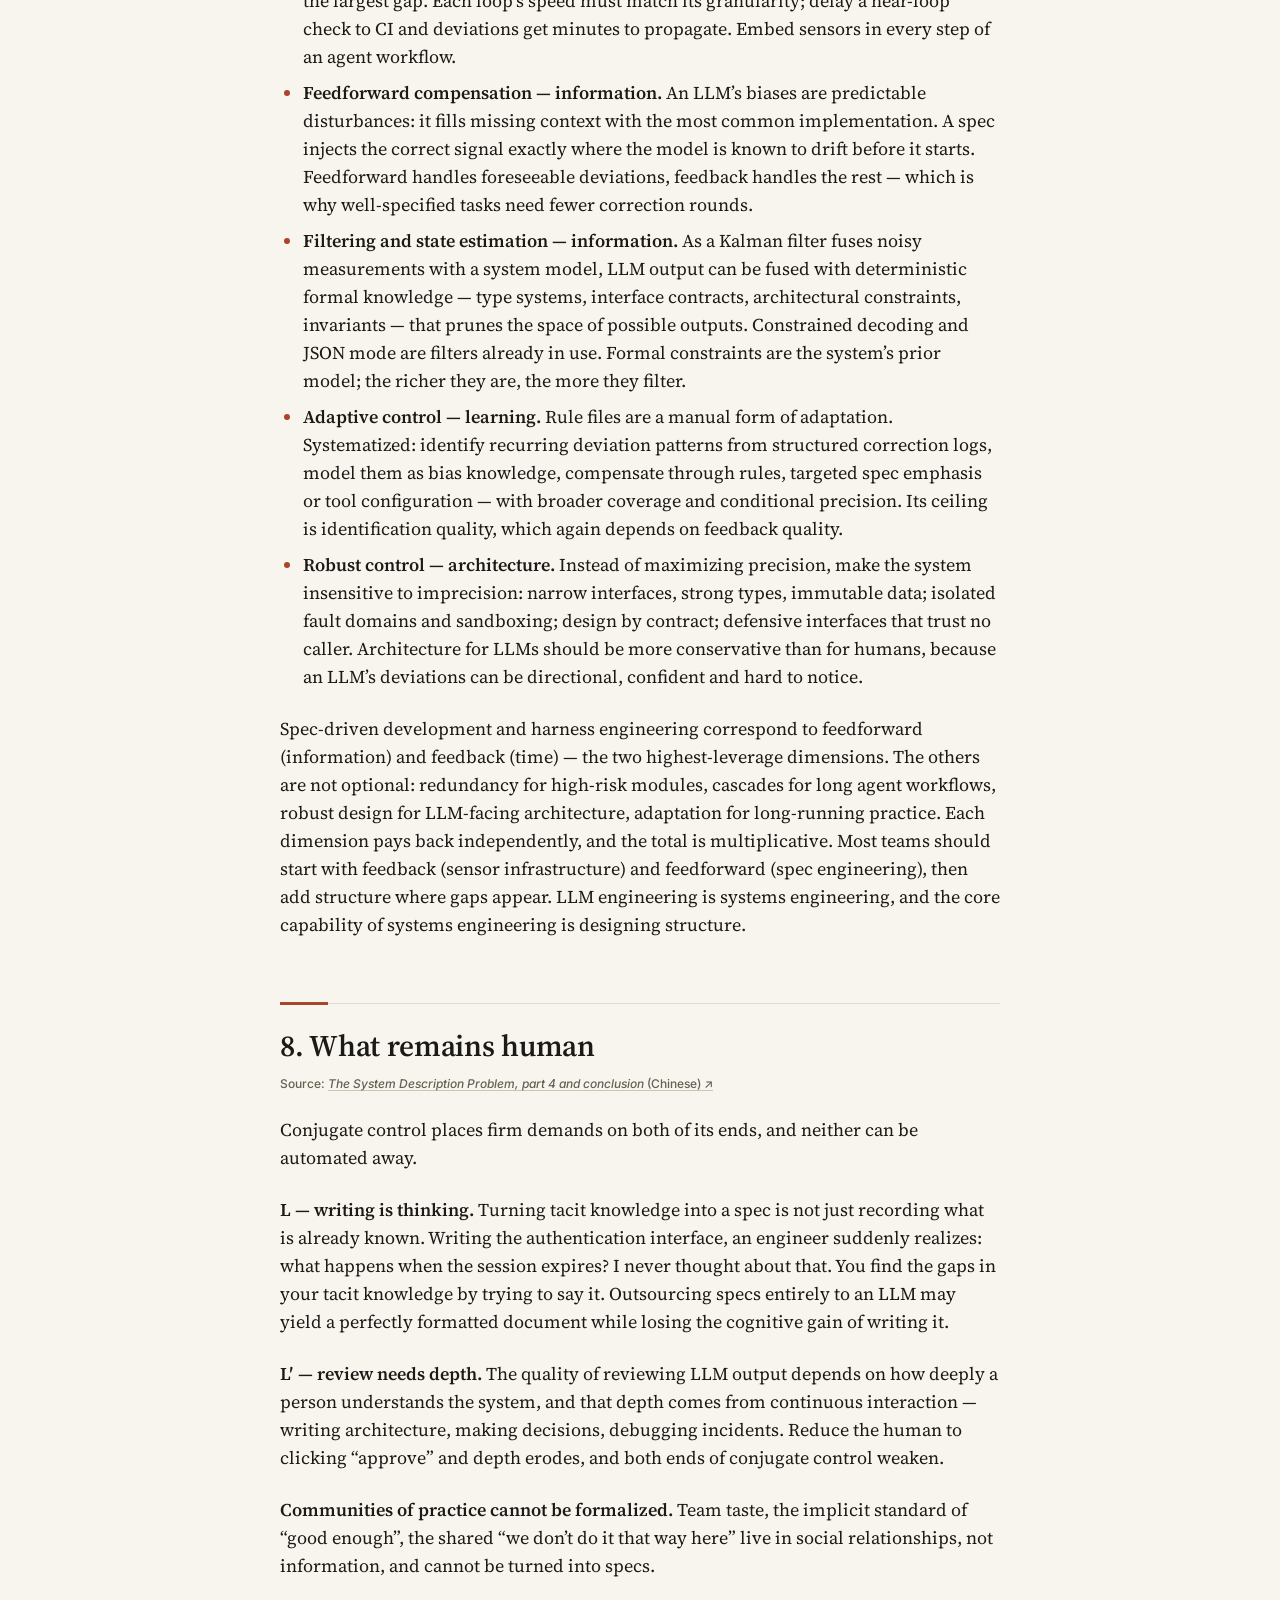
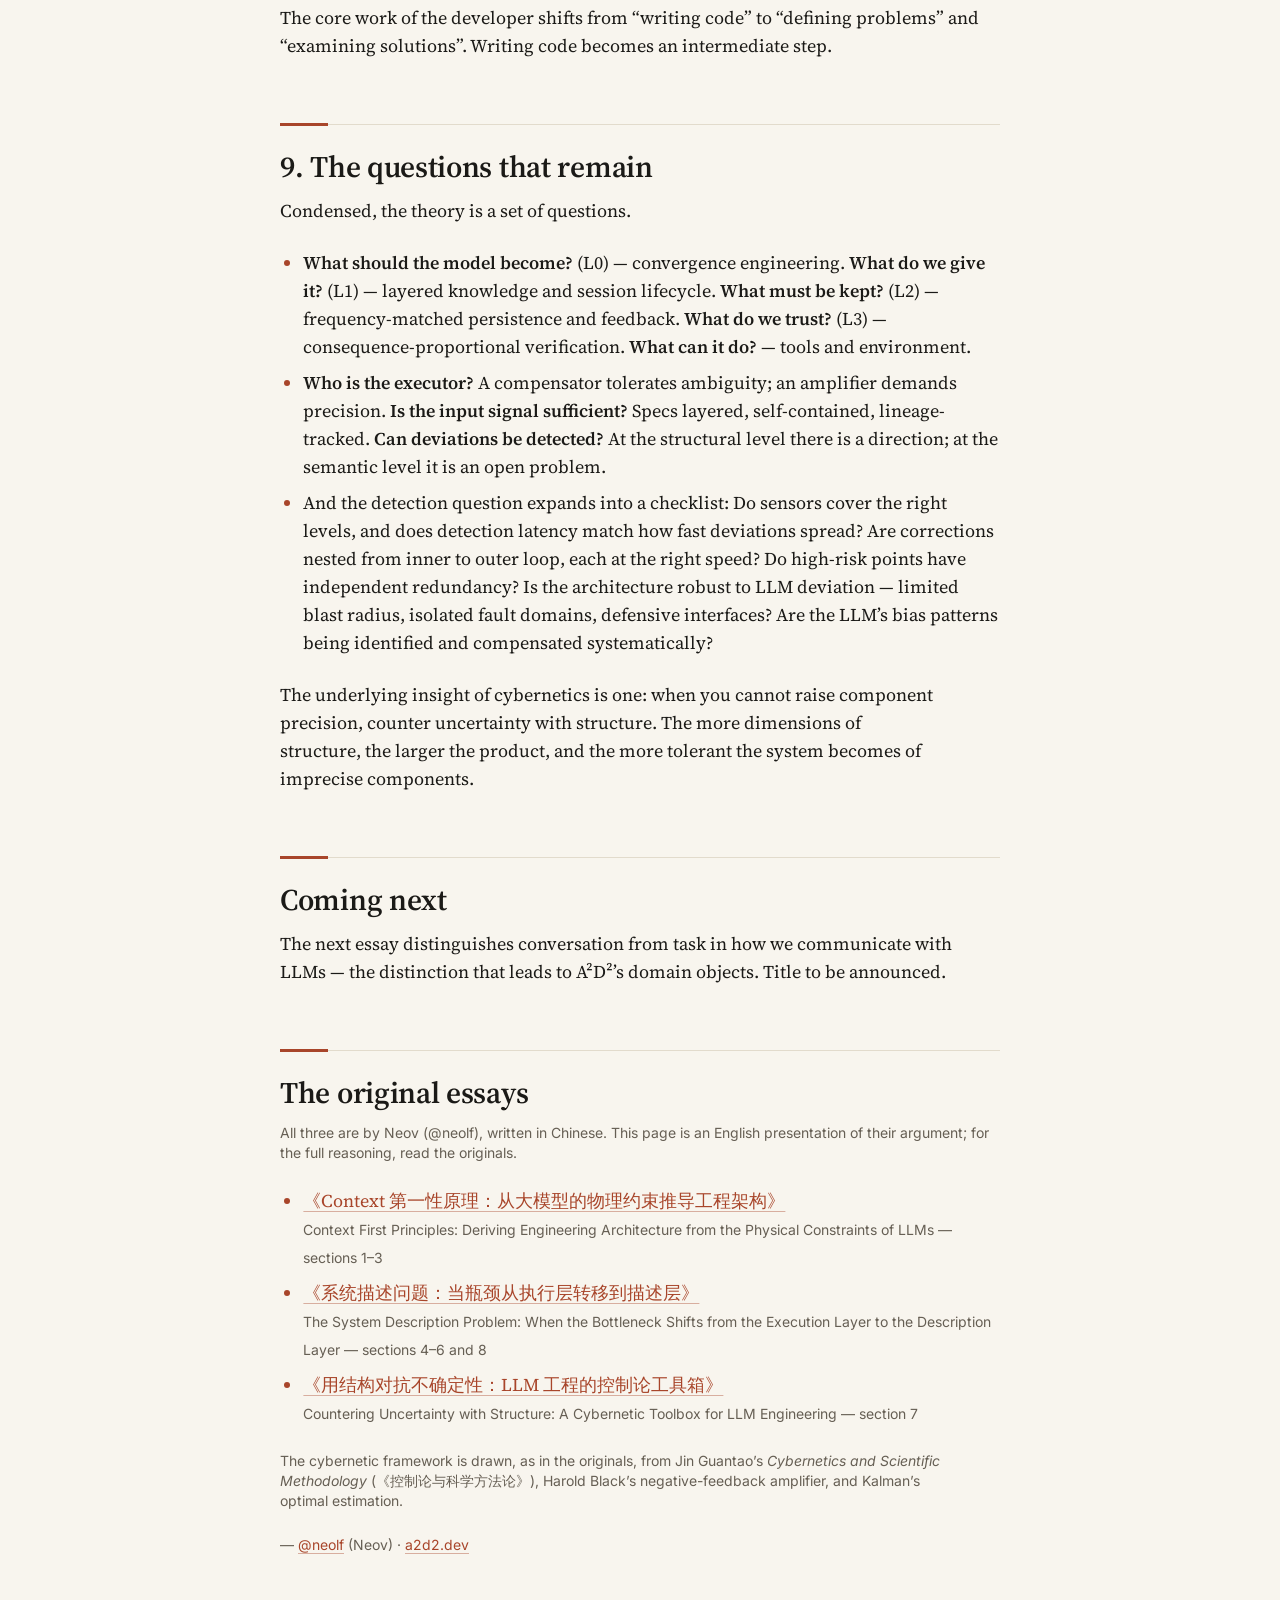
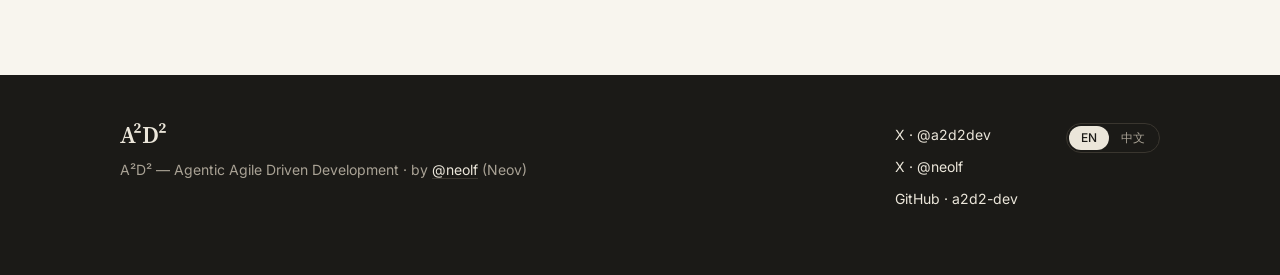
==== commit a4049f7b: "UI variant A: conservative polish Co-authored-by: LiuFeng <imneov@users.noreply.github.com>" ====
--- a/essays/index.html
+++ b/essays/index.html
@@ -37,6 +37,7 @@
 <script defer src="/_vercel/insights/script.js"></script>
 </head>
 <body>
+<a class="skip" href="#main">Skip to content</a>
 <header class="site">
   <div class="wrap">
     <a class="brand" href="/" aria-label="A²D² — Home"><span class="mark" aria-hidden="true"></span><span class="word">A²D²</span><span class="tagline">Agentic Agile Driven Development</span></a>
@@ -48,7 +49,7 @@
     </nav>
   </div>
 </header>
-<main class="page article">
+<main class="page article" id="main" tabindex="-1">
 
   <header class="article-head">
   <p class="kicker">Essay · Where A²D² starts</p>
--- a/style.css
+++ b/style.css
@@ -1,196 +1,219 @@
-/* A²D² — restrained, designed. Ivory paper, ink, one rust accent. */
+/* ===== shared base: tokens, a11y, CJK (applies to every variant) ===== */
+@font-face{font-family:"A2 CJK Punct";src:local("PingFang SC"),local("Noto Sans CJK SC"),local("NotoSansCJKsc-Regular"),local("Source Han Sans SC"),local("Microsoft YaHei");unicode-range:U+2014,U+2018-2019,U+201C-201D,U+2026}
+@font-face{font-family:"A2 CJK Punct Serif";src:local("Songti SC"),local("Noto Serif CJK SC"),local("NotoSerifCJKsc-Regular"),local("Source Han Serif SC");unicode-range:U+2014,U+2018-2019,U+201C-201D,U+2026}
 :root{
-  --bg:#f8f5ee; --surface:#f0ebdf; --card:#fcfaf5;
-  --line:#e2dbcc; --line-2:#cdc4b1;
-  --ink:#1b1a17; --ink-2:#3b3833; --muted:#6c665b;
-  --accent:#a8452a; --accent-2:#8a361f; --accent-soft:#f2e1d6;
-  --foot-bg:#1b1a17; --foot-ink:#ebe6da; --foot-muted:#a29b8d; --foot-line:#34312b;
-  --serif:"Source Serif 4","Source Serif Pro",Georgia,"Times New Roman",serif;
-  --sans:Inter,ui-sans-serif,system-ui,-apple-system,"Segoe UI",Roboto,"Helvetica Neue",Arial,sans-serif;
-  --zh-sans:"PingFang SC","Hiragino Sans GB","Noto Sans SC","Source Han Sans SC","Microsoft YaHei",sans-serif;
-  --zh-serif:"Noto Serif SC","Source Han Serif SC","Songti SC",serif;
-  --wide:1040px; --measure:712px;
+  /* spacing scale (skill B2) */
+  --s1:4px;--s2:8px;--s3:12px;--s4:16px;--s5:24px;--s6:32px;--s7:40px;--s8:48px;--s9:64px;--s10:80px;--s11:96px;
+  --ease:cubic-bezier(.32,.72,0,1);--t:240ms;
+  --zh-sans:"PingFang SC","Hiragino Sans GB","Noto Sans SC","Noto Sans CJK SC","Source Han Sans SC","Microsoft YaHei",sans-serif;
+  --zh-serif:"Noto Serif SC","Source Han Serif SC","Noto Serif CJK SC","Songti SC",serif;
   color-scheme:light dark;
 }
+*{box-sizing:border-box}
+html{-webkit-text-size-adjust:100%;text-size-adjust:100%;scroll-padding-top:var(--s5)}
+@media (prefers-reduced-motion:no-preference){html{scroll-behavior:smooth}}
+body{margin:0;-webkit-font-smoothing:antialiased;font-feature-settings:"kern","liga"}
+p,li,figcaption,blockquote{text-wrap:pretty}
+h1,h2,h3{text-wrap:balance}
+html[lang="zh-CN"] body{line-break:strict;text-autospace:normal;text-spacing-trim:normal;word-break:normal;overflow-wrap:break-word}
+html[lang="zh-CN"] :is(h1,h2,h3){overflow-wrap:normal}
+:focus-visible{outline:2px solid var(--accent);outline-offset:3px;border-radius:2px}
+main:focus{outline:none}
+.skip{position:absolute;left:var(--s4);top:-64px;z-index:20;padding:var(--s2) var(--s3);border-radius:6px;background:var(--ink);color:var(--bg);font:600 14px/20px var(--sans);text-decoration:none;transition:top var(--t) var(--ease)}
+.skip:focus{top:var(--s3);color:var(--bg)}
+a{transition:color var(--t) var(--ease),text-decoration-color var(--t) var(--ease),border-color var(--t) var(--ease),background-color var(--t) var(--ease)}
+@media (prefers-reduced-motion:reduce){*,*::before,*::after{transition:none!important;scroll-behavior:auto!important}}
+/* ===== Variant A — conservative polish of the live design ===== */
+:root{
+  --bg:#f8f5ee;--surface:#f0ebdf;--card:#fcfaf5;
+  --line:#e2dbcc;--line-2:#cdc4b1;
+  --ink:#1b1a17;--ink-2:#3b3833;--muted:#665f54;
+  --accent:#a8452a;--accent-2:#8a361f;
+  --foot-bg:#1b1a17;--foot-ink:#ebe6da;--foot-muted:#a9a295;--foot-line:#3a362f;
+  --serif:"Source Serif 4","Source Serif Pro",Georgia,serif;
+  --sans:Inter,ui-sans-serif,system-ui,-apple-system,"Segoe UI",sans-serif;
+  --wide:1040px;--measure:720px;
+}
 @media (prefers-color-scheme:dark){:root{
-  --bg:#151412; --surface:#1e1c19; --card:#1a1916;
-  --line:#2e2b26; --line-2:#433f37;
-  --ink:#ece7db; --ink-2:#cfc9bc; --muted:#9c958a;
-  --accent:#e08760; --accent-2:#eea283; --accent-soft:#3a2419;
-  --foot-bg:#0f0e0c; --foot-ink:#e4dfd3; --foot-muted:#8f897e; --foot-line:#27251f;
+  --bg:#131209;--surface:#1d1c14;--card:#18170f;
+  --line:#2c2a21;--line-2:#423f34;
+  --ink:#ece7db;--ink-2:#d0cabd;--muted:#a19a8d;
+  --accent:#e08760;--accent-2:#eea283;
+  --foot-bg:#0d0c06;--foot-ink:#e4dfd3;--foot-muted:#968f83;--foot-line:#2a281f;
 }}
-*{box-sizing:border-box}
-html{-webkit-text-size-adjust:100%;text-size-adjust:100%}
-body{margin:0;background:var(--bg);color:var(--ink);font:400 17px/1.65 var(--sans);font-feature-settings:"kern","liga";-webkit-font-smoothing:antialiased}
-html[lang="zh-CN"] body{font-family:var(--sans);font-family:Inter,var(--zh-sans);line-height:1.85}
-a{color:var(--accent);text-decoration:underline;text-decoration-thickness:1px;text-underline-offset:.2em;text-decoration-color:color-mix(in srgb,var(--accent) 40%,transparent);transition:color .15s ease,text-decoration-color .15s ease,border-color .15s ease,background-color .15s ease}
+body{background:var(--bg);color:var(--ink);font:400 16px/24px var(--sans)}
+html[lang="zh-CN"] body{font-family:"A2 CJK Punct",Inter,var(--zh-sans);line-height:1.85}
+a{color:var(--accent);text-decoration:underline;text-decoration-thickness:1px;text-underline-offset:.2em;text-decoration-color:color-mix(in srgb,var(--accent) 40%,transparent)}
 a:hover{color:var(--accent-2);text-decoration-color:currentColor}
-:focus-visible{outline:2px solid var(--accent);outline-offset:3px;border-radius:2px}
 strong{font-weight:600;color:var(--ink)}
 .wrap{width:min(100% - 48px,var(--wide));margin-inline:auto}
 .page{width:min(100% - 48px,var(--measure));margin-inline:auto}
 .page.home{width:min(100% - 48px,var(--wide))}
-h1,h2,h3{color:var(--ink);text-wrap:balance}
-h1,h2{font-family:var(--serif);font-weight:600;letter-spacing:-.012em}
-html[lang="zh-CN"] h1,html[lang="zh-CN"] h2{font-family:"Source Serif 4",var(--zh-serif);letter-spacing:0}
-
-/* ---------- header ---------- */
+h1,h2,h3{color:var(--ink)}
+h1,h2{font-family:var(--serif);font-weight:600}
+html[lang="zh-CN"] :is(h1,h2){font-family:"A2 CJK Punct Serif","Source Serif 4",var(--zh-serif);letter-spacing:0}
+
+/* header */
 header.site{border-bottom:1px solid var(--line);background:var(--bg)}
-header.site .wrap{display:flex;align-items:center;justify-content:space-between;gap:16px 28px;min-height:68px;flex-wrap:wrap;padding-block:12px}
-.brand{display:inline-flex;align-items:center;gap:10px;color:var(--ink);text-decoration:none}
+header.site .wrap{display:flex;align-items:center;justify-content:space-between;gap:var(--s4) var(--s6);min-height:64px;flex-wrap:wrap;padding-block:var(--s3)}
+.brand{display:inline-flex;align-items:center;gap:var(--s3);color:var(--ink);text-decoration:none}
 .brand:hover{color:var(--ink)}
-.mark{position:relative;width:22px;height:22px;border-radius:5px;background:var(--ink);flex:none}
+.mark{position:relative;width:24px;height:24px;border-radius:6px;background:var(--ink);flex:none}
 .mark::after{content:"";position:absolute;right:4px;bottom:4px;width:6px;height:6px;border-radius:50%;background:var(--accent)}
-.brand .word{font-family:var(--serif);font-weight:600;font-size:1.35rem;letter-spacing:-.01em;line-height:1}
-.brand .tagline{font-size:.8rem;color:var(--muted);padding-left:12px;margin-left:2px;border-left:1px solid var(--line-2);line-height:1.2}
-header.site nav{display:flex;align-items:center;gap:6px 22px;flex-wrap:wrap;font-size:.92rem;font-weight:500}
-header.site nav>a{color:var(--ink-2);text-decoration:none;padding:4px 0;border-bottom:1px solid transparent}
-header.site nav>a:hover,header.site nav>a[aria-current="page"]{color:var(--ink);border-bottom-color:var(--accent)}
-.lang{display:inline-flex;border:1px solid var(--line-2);border-radius:999px;padding:2px;font-size:.8rem;font-weight:500;line-height:1}
-.lang>*{padding:5px 10px;border-radius:999px;text-decoration:none}
+.brand .word{font:600 24px/1 var(--serif);letter-spacing:-.01em}
+.brand .tagline{font-size:12px;line-height:16px;color:var(--muted);padding-left:var(--s3);border-left:1px solid var(--line-2)}
+header.site nav{display:flex;align-items:center;gap:var(--s2) var(--s5);flex-wrap:wrap;font:500 14px/20px var(--sans)}
+header.site nav>a{color:var(--ink-2);text-decoration:none;padding:var(--s2) 0;box-shadow:inset 0 -1px 0 transparent}
+header.site nav>a:hover{color:var(--ink);box-shadow:inset 0 -1px 0 var(--line-2)}
+header.site nav>a[aria-current="page"]{color:var(--ink);box-shadow:inset 0 -2px 0 var(--accent)}
+.lang{display:inline-flex;border:1px solid var(--line-2);border-radius:999px;padding:2px;font:500 12px/16px var(--sans)}
+.lang>*{padding:4px 12px;border-radius:999px;text-decoration:none}
 .lang a{color:var(--muted)}
 .lang a:hover{color:var(--ink);background:var(--surface)}
 .lang [aria-current]{background:var(--ink);color:var(--bg)}
 
-/* ---------- shared bits ---------- */
-.kicker{font:600 .75rem/1.4 var(--sans);letter-spacing:.12em;text-transform:uppercase;color:var(--accent);margin:0 0 18px}
-html[lang="zh-CN"] .kicker{letter-spacing:.06em}
+/* shared */
+.kicker{font:600 12px/16px var(--sans);letter-spacing:.12em;text-transform:uppercase;color:var(--accent);margin:0 0 var(--s5)}
+html[lang="zh-CN"] .kicker{letter-spacing:.04em}
 .kicker span{text-transform:none;letter-spacing:.02em}
-.byline{font-size:.9rem;color:var(--muted);margin:0}
-.muted{color:var(--muted)} .small{font-size:.875rem}
-
-/* ---------- home ---------- */
-.hero{padding:88px 0 72px;border-bottom:1px solid var(--line)}
-.hero h1{font-size:clamp(2.4rem,5.6vw,4.25rem);line-height:1.06;margin:0 0 24px;max-width:15ch}
-html[lang="zh-CN"] .hero h1{max-width:none;line-height:1.2}
-.hero .lede{font-family:var(--serif);font-size:clamp(1.15rem,2vw,1.42rem);line-height:1.5;color:var(--ink-2);max-width:36em;margin:0 0 26px}
-html[lang="zh-CN"] .hero .lede{font-family:Inter,var(--zh-sans);line-height:1.75;max-width:34em}
-.actions{display:flex;flex-wrap:wrap;gap:12px;margin:30px 0 0}
-.btn{display:inline-block;padding:10px 18px;border-radius:6px;background:var(--ink);color:var(--bg);font-weight:500;font-size:.92rem;text-decoration:none;border:1px solid var(--ink)}
+.byline{font-size:14px;line-height:20px;color:var(--muted);margin:0}
+.muted{color:var(--muted)}.small{font-size:14px;line-height:20px}
+
+/* home */
+.hero{padding:var(--s11) 0 var(--s9)}
+.hero h1{font-size:72px;line-height:1;letter-spacing:-.025em;margin:0 0 var(--s5);max-width:680px}
+html[lang="zh-CN"] .hero h1{line-height:1.2;letter-spacing:0}
+.hero .lede{font:400 24px/32px var(--serif);color:var(--ink-2);max-width:680px;margin:0 0 var(--s5)}
+html[lang="zh-CN"] .hero .lede{font-family:"A2 CJK Punct",Inter,var(--zh-sans);font-size:20px;line-height:1.7}
+.actions{display:flex;flex-wrap:wrap;align-items:center;gap:var(--s3) var(--s5);margin:var(--s6) 0 0}
+.btn{display:inline-flex;align-items:center;gap:var(--s2);padding:var(--s2) var(--s4);min-height:40px;border-radius:8px;background:var(--ink);color:var(--bg);font:600 16px/24px var(--sans);text-decoration:none;border:1px solid var(--ink);transition:background-color var(--t) var(--ease),border-color var(--t) var(--ease),transform var(--t) var(--ease)}
 .btn:hover{background:var(--accent);border-color:var(--accent);color:#fff}
-.btn.ghost{background:transparent;color:var(--ink);border-color:var(--line-2)}
-.btn.ghost:hover{border-color:var(--ink);background:transparent;color:var(--ink)}
-
-.block{padding:64px 0 24px}
-.section-head{display:flex;align-items:baseline;justify-content:space-between;border-top:2px solid var(--ink);padding-top:14px;margin-bottom:12px}
-.section-head h2{font-size:1.9rem;margin:0}
-.count{font:500 .8rem var(--sans);color:var(--muted);letter-spacing:.08em}
-.intro{color:var(--ink-2);max-width:44em;margin:0 0 32px}
-
-.cards{list-style:none;margin:0;padding:0;display:grid;gap:18px}
-.card{display:grid;grid-template-columns:200px 1fr;column-gap:40px;padding:30px 32px;background:var(--card);border:1px solid var(--line);border-radius:8px;transition:border-color .2s ease,background-color .2s ease}
+.btn:active{transform:translateY(1px)}
+.btn.ghost{background:none;border-color:transparent;padding-inline:0;color:var(--ink);text-decoration:underline;text-decoration-color:var(--line-2);text-underline-offset:.3em}
+.btn.ghost:hover{color:var(--accent-2);text-decoration-color:currentColor;background:none}
+
+.block{padding:var(--s9) 0 var(--s5)}
+.section-head{display:flex;align-items:baseline;justify-content:space-between;border-top:2px solid var(--ink);padding-top:var(--s4);margin-bottom:var(--s4)}
+.section-head h2{font-size:30px;line-height:36px;letter-spacing:-.01em;margin:0}
+.count{font:500 12px/16px var(--sans);color:var(--muted);letter-spacing:.08em;font-variant-numeric:tabular-nums}
+.intro{color:var(--ink-2);max-width:65ch;margin:0 0 var(--s7)}
+
+.cards{list-style:none;margin:0;padding:0;display:grid;gap:var(--s4)}
+.card{display:grid;grid-template-columns:192px minmax(0,1fr);column-gap:var(--s8);padding:var(--s7) var(--s7) var(--s6);background:var(--card);border:1px solid var(--line);border-radius:12px;scroll-margin-top:var(--s5);transition:border-color var(--t) var(--ease)}
 .card:hover{border-color:var(--line-2)}
 .card:target{border-color:var(--accent)}
-.card>*{grid-column:2}
-.card-meta{grid-column:1;grid-row:1 / span 4;display:flex;flex-direction:column;gap:10px;align-items:flex-start}
-.num{font:600 2.6rem/1 var(--serif);color:var(--accent);letter-spacing:-.02em}
-.card time{font-size:.85rem;color:var(--muted);font-variant-numeric:tabular-nums}
-.tags{list-style:none;margin:2px 0 0;padding:0;display:flex;flex-wrap:wrap;gap:6px}
-.tags li{font-size:.74rem;font-weight:500;line-height:1;padding:5px 8px;border-radius:4px;background:var(--surface);color:var(--ink-2);border:1px solid var(--line)}
-.card h3{font-family:var(--serif);font-weight:600;font-size:1.42rem;line-height:1.28;margin:0 0 6px}
-html[lang="zh-CN"] .card h3{font-family:"Source Serif 4",var(--zh-serif);font-size:1.3rem;line-height:1.45}
+.card>*{grid-column:2;max-width:65ch}
+.card-meta{grid-column:1;grid-row:1 / span 4;display:flex;flex-direction:column;gap:var(--s3);align-items:flex-start}
+.num{font:600 48px/1 var(--serif);color:var(--accent);letter-spacing:-.02em;font-variant-numeric:lining-nums}
+.card time{font-size:14px;line-height:20px;color:var(--muted);font-variant-numeric:tabular-nums}
+.tags{list-style:none;margin:0;padding:0;display:flex;flex-wrap:wrap;gap:var(--s1) var(--s2)}
+.tags li{font:500 12px/16px var(--sans);white-space:nowrap;padding:2px var(--s2);border-radius:4px;background:var(--surface);color:var(--ink-2)}
+.card h3{font:600 24px/32px var(--serif);letter-spacing:-.005em;margin:0 0 var(--s2)}
+html[lang="zh-CN"] .card h3{font-family:"A2 CJK Punct Serif","Source Serif 4",var(--zh-serif);font-size:20px;line-height:1.5}
 .card h3 a{color:var(--ink);text-decoration:underline;text-decoration-color:transparent;text-decoration-thickness:1px;text-underline-offset:.22em}
 .card h3 a:hover{color:var(--accent-2);text-decoration-color:currentColor}
-.card .alt{font-size:.9rem;color:var(--muted);margin:0 0 14px}
-.card p{margin:0 0 14px;color:var(--ink-2);font-size:.98rem}
-.card .card-links{margin:4px 0 0;font-size:.88rem;font-weight:500;padding-top:14px;border-top:1px dashed var(--line-2)}
-
-.pull{margin:56px 0;padding:44px 48px;background:var(--surface);border-radius:8px;position:relative}
-.pull::before{content:"";position:absolute;left:0;top:44px;bottom:44px;width:3px;background:var(--accent)}
-.pull blockquote{margin:0;border:0;padding:0}
-.pull blockquote p{font:italic 400 clamp(1.4rem,2.8vw,2rem)/1.35 var(--serif);color:var(--ink);margin:0;max-width:30em}
-html[lang="zh-CN"] .pull blockquote p{font-style:normal;font-family:"Source Serif 4",var(--zh-serif);font-weight:600;line-height:1.55}
-.pull figcaption{margin-top:16px;font-size:.88rem;color:var(--muted)}
-
-.notes{display:grid;grid-template-columns:1fr 1fr;gap:18px;padding-bottom:88px}
-.note{padding:26px 28px;border:1px solid var(--line);border-top:2px solid var(--ink);border-radius:0 0 8px 8px;background:var(--card)}
-.note:first-child{border-top-color:var(--accent)}
-.note h2{font-size:1.25rem;margin:0 0 8px}
-.note p{margin:0;color:var(--ink-2);font-size:.98rem}
-
-/* ---------- article ---------- */
-.article{padding-bottom:96px;font:400 1.15rem/1.72 var(--serif);color:var(--ink)}
-html[lang="zh-CN"] .article{font:400 1.06rem/1.9 Inter,var(--zh-sans);text-align:justify;text-justify:inter-character}
-.article-head{padding:72px 0 32px;margin-bottom:32px;border-bottom:1px solid var(--line)}
-.article-head h1{font-size:clamp(2.2rem,5vw,3.3rem);line-height:1.1;margin:0 0 14px}
-html[lang="zh-CN"] .article-head h1{line-height:1.3;text-align:left}
-.article-head .sub{font:italic 400 1.25rem/1.45 var(--serif);color:var(--ink-2);margin:0 0 18px}
-html[lang="zh-CN"] .article-head .sub{font:400 1.1rem/1.6 Inter,var(--zh-sans);text-align:left}
+.card .alt{font-size:14px;line-height:20px;color:var(--muted);margin:0 0 var(--s4)}
+.card p{margin:0 0 var(--s4);color:var(--ink-2)}
+.card .card-links{margin:0;padding-top:var(--s2);font:500 14px/20px var(--sans)}
+
+.pull{margin:var(--s9) 0;padding:var(--s8);background:var(--surface);border-radius:12px}
+.pull::before{content:"";display:block;width:32px;height:2px;background:var(--accent);margin-bottom:var(--s5)}
+.pull blockquote{margin:0;padding:0}
+.pull blockquote p{font:400 36px/40px var(--serif);letter-spacing:-.01em;color:var(--ink);margin:0;max-width:680px}
+html[lang="zh-CN"] .pull blockquote p{font:600 30px/1.5 "A2 CJK Punct Serif","Source Serif 4",var(--zh-serif)}
+.pull figcaption{margin-top:var(--s4);font-size:14px;line-height:20px;color:var(--muted)}
+
+.notes{display:grid;grid-template-columns:1fr 1fr;gap:var(--s4);padding-bottom:var(--s11)}
+.note{padding:var(--s6);border:1px solid var(--line);border-radius:12px;background:var(--card)}
+.note h2{font-size:20px;line-height:28px;margin:0 0 var(--s2)}
+.note h2::before{content:"";display:block;width:24px;height:2px;background:var(--ink);margin-bottom:var(--s4)}
+.note:first-child h2::before{background:var(--accent)}
+.note p{margin:0;color:var(--ink-2)}
+
+/* article */
+.article{padding-bottom:var(--s11);font:400 18px/28px var(--serif);color:var(--ink)}
+html[lang="zh-CN"] .article{font:400 17px/1.9 "A2 CJK Punct",Inter,var(--zh-sans);text-align:justify;text-justify:inter-character}
+.article-head{padding:var(--s10) 0 var(--s6);margin-bottom:var(--s6);border-bottom:1px solid var(--line)}
+.article-head h1{font-size:48px;line-height:1.05;letter-spacing:-.02em;margin:0 0 var(--s4)}
+html[lang="zh-CN"] .article-head h1{line-height:1.3;letter-spacing:0;text-align:left}
+.article-head .sub{font:400 20px/28px var(--serif);color:var(--ink-2);margin:0 0 var(--s4)}
+html[lang="zh-CN"] .article-head .sub{font:400 18px/1.7 "A2 CJK Punct",Inter,var(--zh-sans);text-align:left}
 .article .byline{font-family:var(--sans)}
-html[lang="zh-CN"] .article .byline{font-family:Inter,var(--zh-sans)}
-.article>p.muted.small,.article li .small{font-family:var(--sans);line-height:1.6}
-html[lang="zh-CN"] .article>p.muted.small{font-family:Inter,var(--zh-sans)}
-.article p{margin:0 0 1.1em}
-.article ul,.article ol{padding-left:1.3em;margin:0 0 1.2em}
-.article li{margin:.35em 0}
+.article-head p.muted.small{font-family:var(--sans);margin:var(--s5) 0 0;max-width:65ch}
+html[lang="zh-CN"] :is(.article .byline,.article-head p.muted.small,.article>p.muted.small){font-family:"A2 CJK Punct",Inter,var(--zh-sans);text-align:left}
+.article>p.muted.small,.article li .small{font-family:var(--sans)}
+.article p{margin:0 0 var(--s5)}
+.article ul,.article ol{padding-left:1.3em;margin:0 0 var(--s5)}
+.article li{margin:var(--s2) 0}
 .article li::marker{color:var(--accent)}
-.toc{margin:32px 0 8px;padding:22px 26px;background:var(--surface);border-radius:8px;font:400 .93rem/1.5 var(--sans)}
-html[lang="zh-CN"] .toc{font-family:Inter,var(--zh-sans);text-align:left}
-.toc strong{display:block;font-size:.72rem;letter-spacing:.12em;text-transform:uppercase;color:var(--muted);margin-bottom:10px}
-.toc ol{columns:2;column-gap:32px;margin:0;padding-left:1.4em}
-.toc li{margin:0 0 6px;break-inside:avoid}
+.toc{margin:var(--s6) 0 var(--s2);padding:var(--s5) var(--s6);background:var(--surface);border-radius:12px;font:400 14px/20px var(--sans)}
+html[lang="zh-CN"] .toc{font-family:"A2 CJK Punct",Inter,var(--zh-sans);text-align:left}
+.toc strong{display:block;font:600 12px/16px var(--sans);letter-spacing:.12em;text-transform:uppercase;color:var(--muted);margin-bottom:var(--s3)}
+.toc ol{columns:2;column-gap:var(--s6);margin:0;padding-left:1.6em}
+.toc li{margin:0 0 var(--s2);break-inside:avoid}
 .toc li::marker{color:var(--muted);font-variant-numeric:tabular-nums}
 .toc a{color:var(--ink-2);text-decoration:none}
-.toc a:hover{color:var(--accent)}
-.article h2{position:relative;font-size:1.75rem;line-height:1.25;margin:2.6em 0 .55em;padding-top:22px;border-top:1px solid var(--line);scroll-margin-top:24px;text-align:left}
-.article h2::before{content:"";position:absolute;left:0;top:-2px;width:56px;height:3px;background:var(--accent)}
-.article h3{font:600 1.02rem/1.4 var(--sans);letter-spacing:.005em;margin:1.9em 0 .5em;text-align:left}
-html[lang="zh-CN"] .article h3{font-family:Inter,var(--zh-sans)}
-.src{font:500 .8rem/1.5 var(--sans);color:var(--muted);margin:-.2em 0 1.4em!important;text-align:left}
-html[lang="zh-CN"] .src{font-family:Inter,var(--zh-sans)}
+.toc a:hover{color:var(--accent);text-decoration:underline}
+.article h2{position:relative;font-size:30px;line-height:36px;letter-spacing:-.01em;margin:var(--s9) 0 var(--s3);padding-top:var(--s5);border-top:1px solid var(--line);text-align:left}
+.article h2::before{content:"";position:absolute;left:0;top:-2px;width:48px;height:3px;background:var(--accent)}
+.article h3{font:600 16px/24px var(--sans);margin:var(--s7) 0 var(--s2);text-align:left}
+html[lang="zh-CN"] .article h3{font-family:"A2 CJK Punct",Inter,var(--zh-sans)}
+.src{font:500 12px/16px var(--sans);color:var(--muted);margin:0 0 var(--s5)!important;text-align:left}
+html[lang="zh-CN"] .src{font-family:"A2 CJK Punct",Inter,var(--zh-sans)}
 .src a{color:var(--muted);text-decoration-color:var(--line-2)}
 .src a:hover{color:var(--accent)}
-.article blockquote{margin:1.6em 0;padding:4px 0 4px 24px;border-left:3px solid var(--accent)}
-.article blockquote p{font:italic 400 1.38rem/1.45 var(--serif);color:var(--ink);margin:0}
-html[lang="zh-CN"] .article blockquote p{font:600 1.12rem/1.8 "Source Serif 4",var(--zh-serif);text-align:left}
-
-/* ---------- footer ---------- */
-footer.site{background:var(--foot-bg);color:var(--foot-ink);font-size:.9rem}
-footer.site .wrap{display:grid;grid-template-columns:1fr auto auto;align-items:start;gap:24px 48px;padding:48px 0 52px}
-.foot-brand .word{font:600 1.6rem/1 var(--serif);letter-spacing:-.01em}
-.foot-brand p{margin:12px 0 0;color:var(--foot-muted);max-width:32em}
+.article blockquote{margin:var(--s6) 0;padding:var(--s1) 0 var(--s1) var(--s5);border-left:3px solid var(--accent)}
+.article blockquote p{font:400 24px/32px var(--serif);color:var(--ink);margin:0}
+html[lang="zh-CN"] .article blockquote p{font:600 18px/1.8 "A2 CJK Punct Serif","Source Serif 4",var(--zh-serif);text-align:left}
+
+/* footer */
+footer.site{background:var(--foot-bg);color:var(--foot-ink);font-size:14px;line-height:20px}
+footer.site .wrap{display:grid;grid-template-columns:1fr auto auto;align-items:start;gap:var(--s5) var(--s8);padding:var(--s8) 0 var(--s9)}
+footer.site :focus-visible{outline-color:var(--foot-ink)}
+.foot-brand .word{font:600 24px/1 var(--serif);letter-spacing:-.01em}
+.foot-brand p{margin:var(--s3) 0 0;color:var(--foot-muted);max-width:32em}
 footer.site a{color:var(--foot-ink);text-decoration-color:var(--foot-line)}
 footer.site a:hover{color:#fff;text-decoration-color:var(--accent)}
-footer.site nav{display:flex;flex-direction:column;gap:8px}
-footer.site nav a{text-decoration:none;border-bottom:1px solid transparent;width:max-content}
-footer.site nav a:hover{border-bottom-color:var(--accent)}
-footer.site .lang{border-color:var(--foot-line)}
+footer.site nav{display:flex;flex-direction:column;gap:var(--s2)}
+footer.site nav a{text-decoration:none;width:max-content;padding:2px 0;box-shadow:inset 0 -1px 0 transparent}
+footer.site nav a:hover{box-shadow:inset 0 -1px 0 var(--accent)}
+footer.site .lang{border-color:var(--foot-line);justify-self:start;width:max-content}
 footer.site .lang a{color:var(--foot-muted)}
 footer.site .lang a:hover{background:var(--foot-line);color:var(--foot-ink)}
 footer.site .lang [aria-current]{background:var(--foot-ink);color:var(--foot-bg)}
 
-/* ---------- responsive ---------- */
+/* responsive */
 @media (max-width:900px){
   .brand .tagline{display:none}
-  .card{grid-template-columns:1fr;padding:24px 22px}
+  .card{grid-template-columns:1fr;padding:var(--s5)}
   .card>*,.card-meta{grid-column:1;grid-row:auto}
-  .card-meta{flex-direction:row;flex-wrap:wrap;align-items:center;gap:8px 14px;margin-bottom:14px}
-  .num{font-size:1.6rem}
+  .card-meta{flex-direction:row;flex-wrap:wrap;align-items:center;gap:var(--s2) var(--s3);margin-bottom:var(--s4)}
+  .num{font-size:30px}
   .notes{grid-template-columns:1fr}
   footer.site .wrap{grid-template-columns:1fr}
 }
 @media (max-width:600px){
-  .wrap,.page,.page.home{width:min(100% - 36px,var(--wide))}
-  header.site .wrap{min-height:0;gap:10px 16px}
-  header.site nav{gap:6px 16px;font-size:.88rem}
-  .hero{padding:52px 0 48px}
-  .hero h1{font-size:2.3rem}
-  .br{display:none}
-  .block{padding-top:44px}
-  .section-head h2{font-size:1.55rem}
-  .card h3{font-size:1.24rem}
-  .pull{padding:30px 24px 30px 28px;margin:40px 0}
-  .pull::before{top:30px;bottom:30px}
-  .article{font-size:1.08rem}
-  html[lang="zh-CN"] .article{font-size:1rem;text-align:left}
-  .article-head{padding-top:44px}
-  .article h2{font-size:1.45rem}
-  .article blockquote p{font-size:1.2rem}
-  .toc{padding:18px 20px}
+  .wrap,.page,.page.home{width:min(100% - 40px,var(--wide))}
+  header.site .wrap{min-height:0;gap:var(--s2) var(--s4)}
+  header.site nav{gap:0 var(--s4)}
+  header.site nav>a{padding:var(--s3) 0}
+  .lang>*{padding:var(--s2) var(--s3)}
+  .hero{padding:var(--s9) 0 var(--s8)}
+  .hero h1{font-size:48px}
+  html[lang="zh-CN"] .hero h1{font-size:36px}
+  .hero .lede{font-size:20px;line-height:28px}
+  .hero .kicker span{display:block;margin-top:var(--s1)}
+  .block{padding-top:var(--s8)}
+  .section-head h2{font-size:24px;line-height:32px}
+  .card h3{font-size:20px;line-height:28px}
+  .pull{padding:var(--s6) var(--s5);margin:var(--s8) 0}
+  .pull blockquote p{font-size:24px;line-height:32px}
+  html[lang="zh-CN"] .pull blockquote p{font-size:20px}
+  html[lang="zh-CN"] .article{font-size:16px;text-align:left}
+  .article-head{padding-top:var(--s8)}
+  .article-head h1{font-size:36px;line-height:40px}
+  .article h2{font-size:24px;line-height:32px}
+  .article blockquote p{font-size:20px;line-height:28px}
+  .toc{padding:var(--s4) var(--s5)}
   .toc ol{columns:1}
 }
-@media (prefers-reduced-motion:reduce){*{transition:none!important}}
-.article-head p.muted.small{font-family:var(--sans);line-height:1.6;margin:22px 0 0}
-html[lang="zh-CN"] .article-head p.muted.small{font-family:Inter,var(--zh-sans);text-align:left}
-@media (max-width:600px){.hero .kicker span{display:block;margin-top:4px}}
-footer.site .lang{justify-self:start;align-self:start;width:max-content}
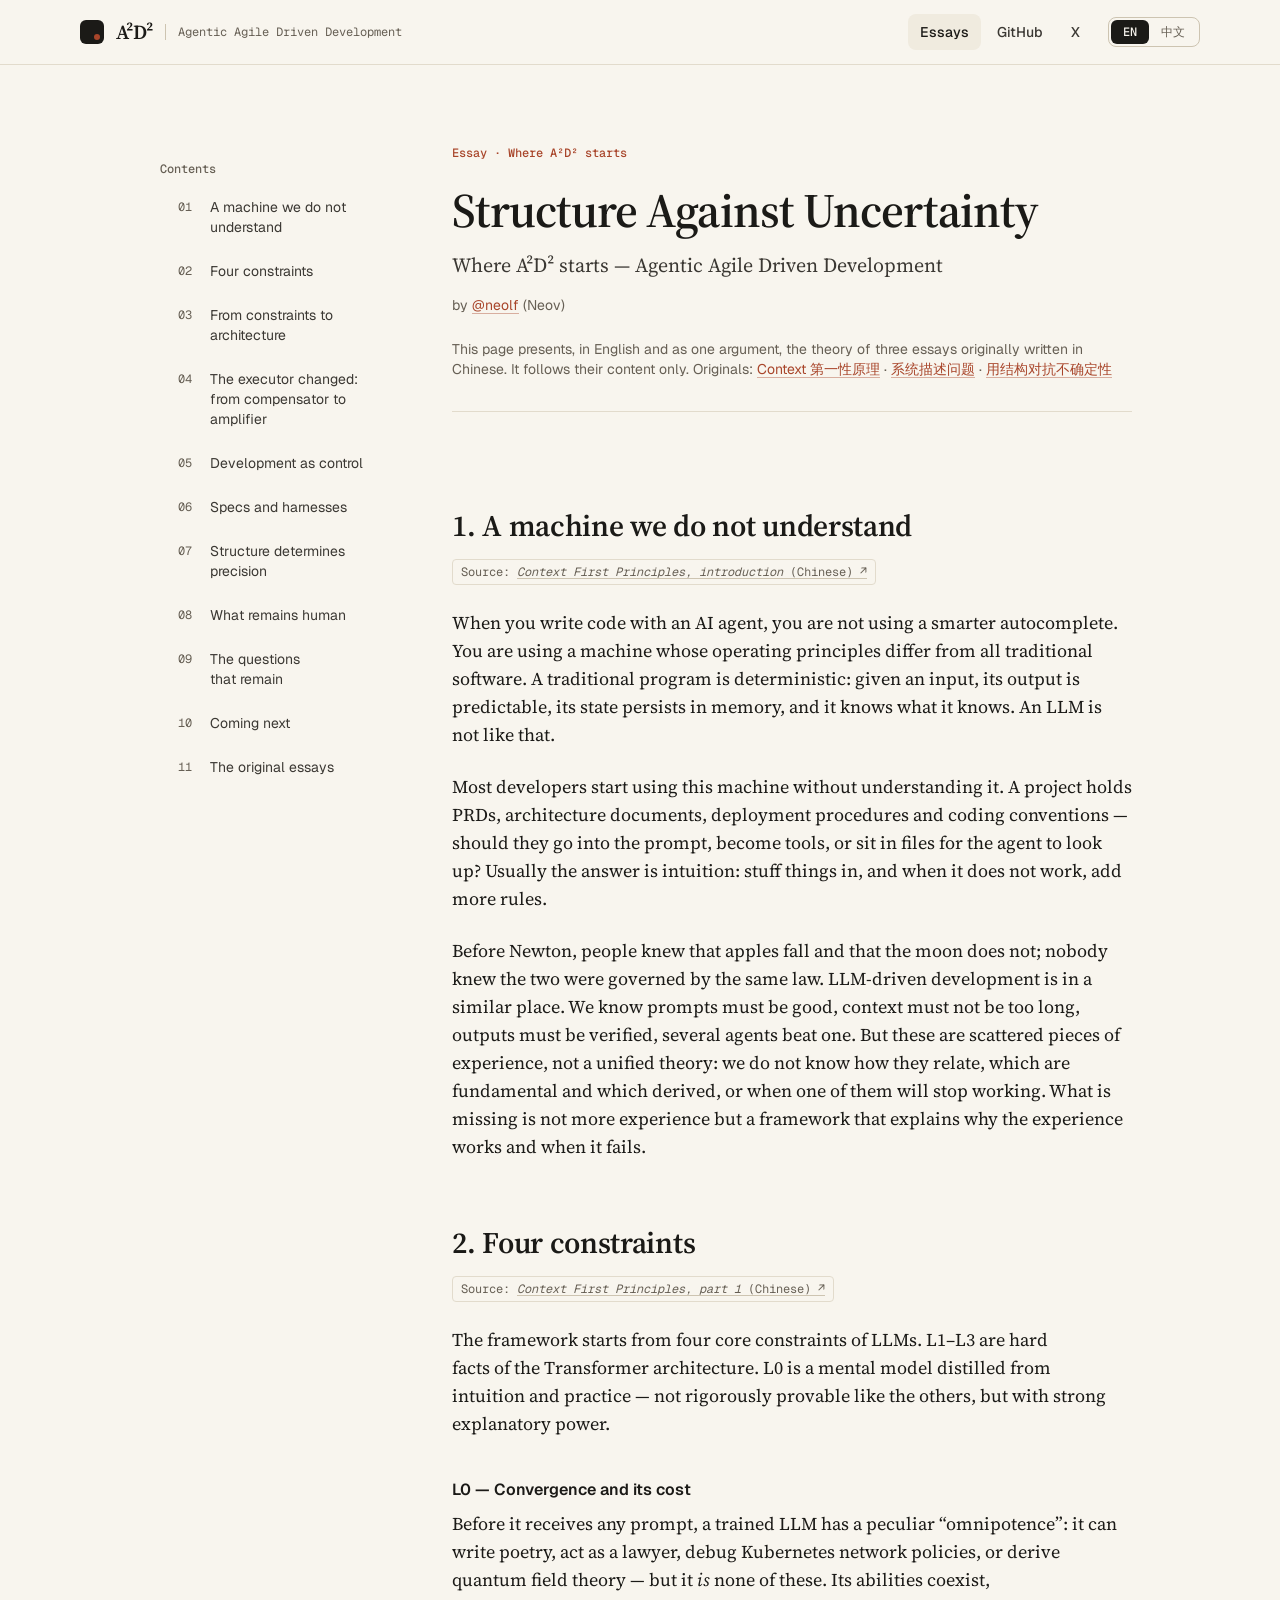
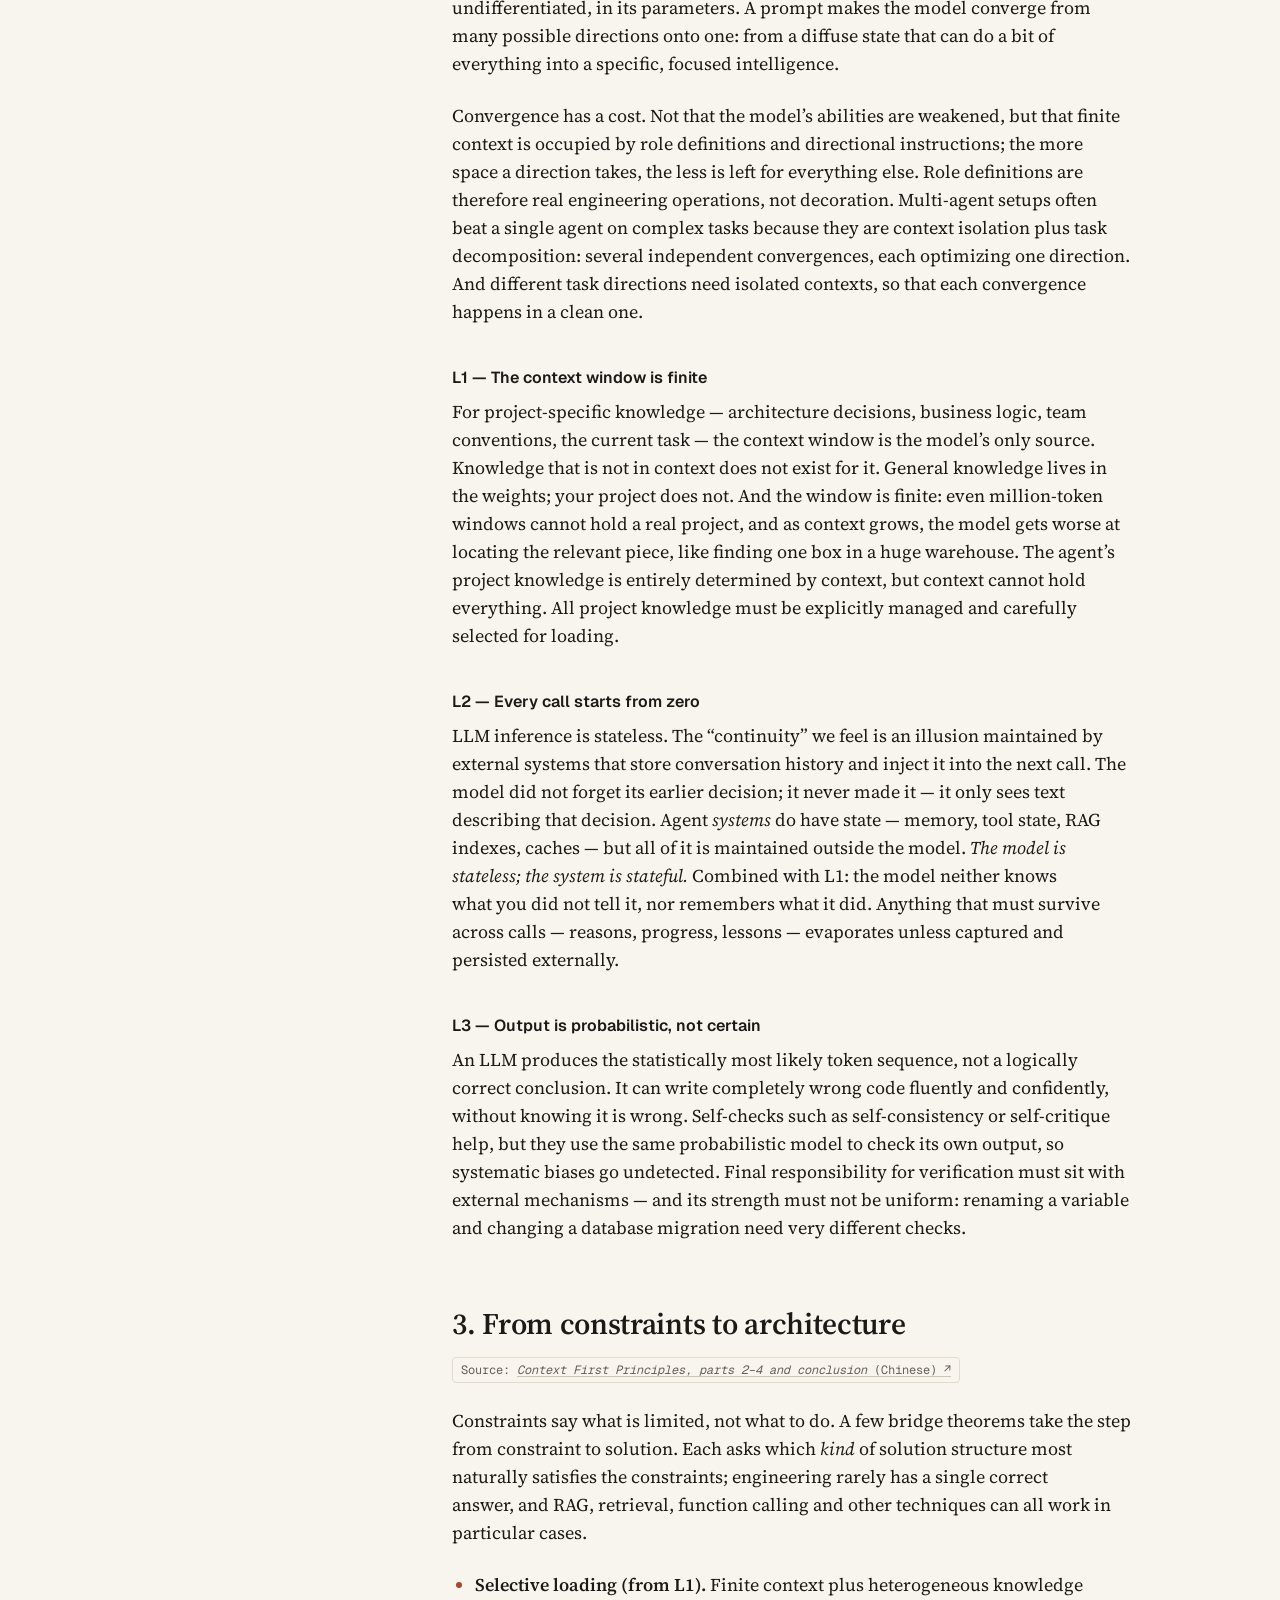
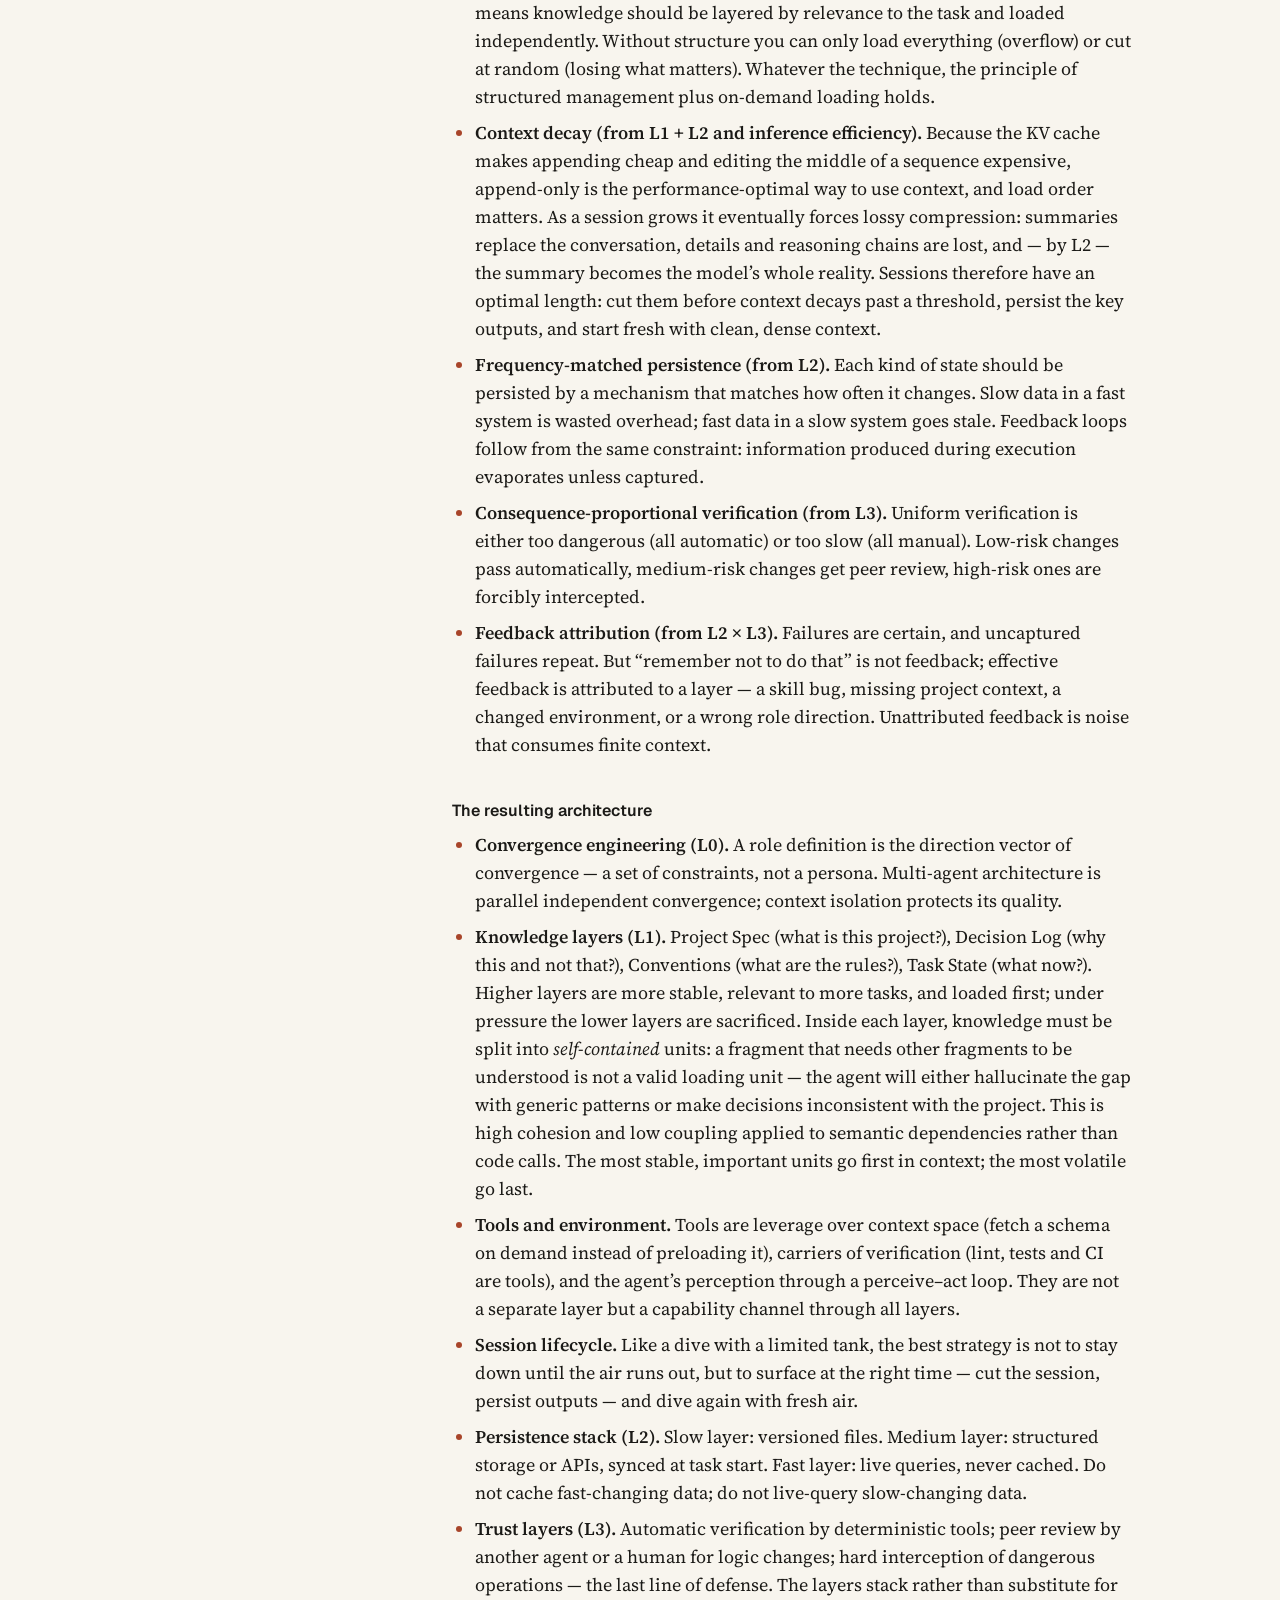
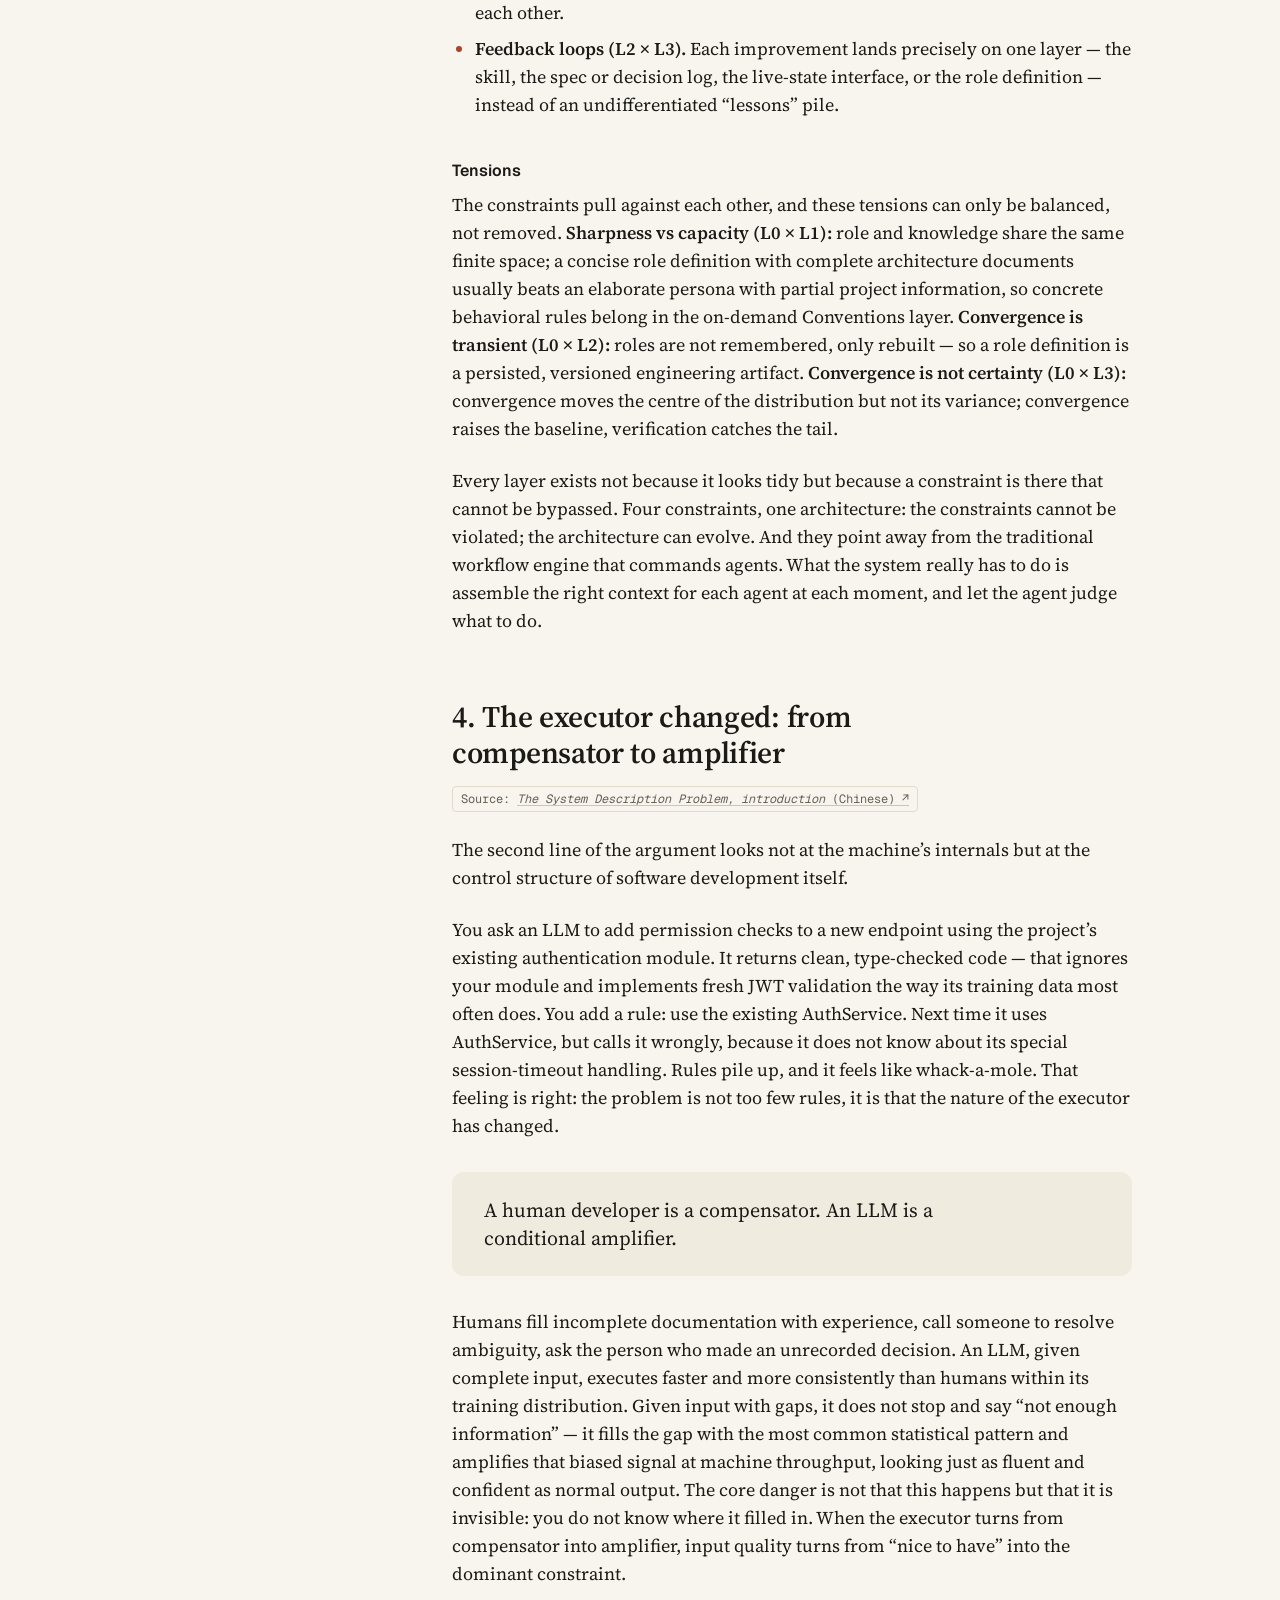
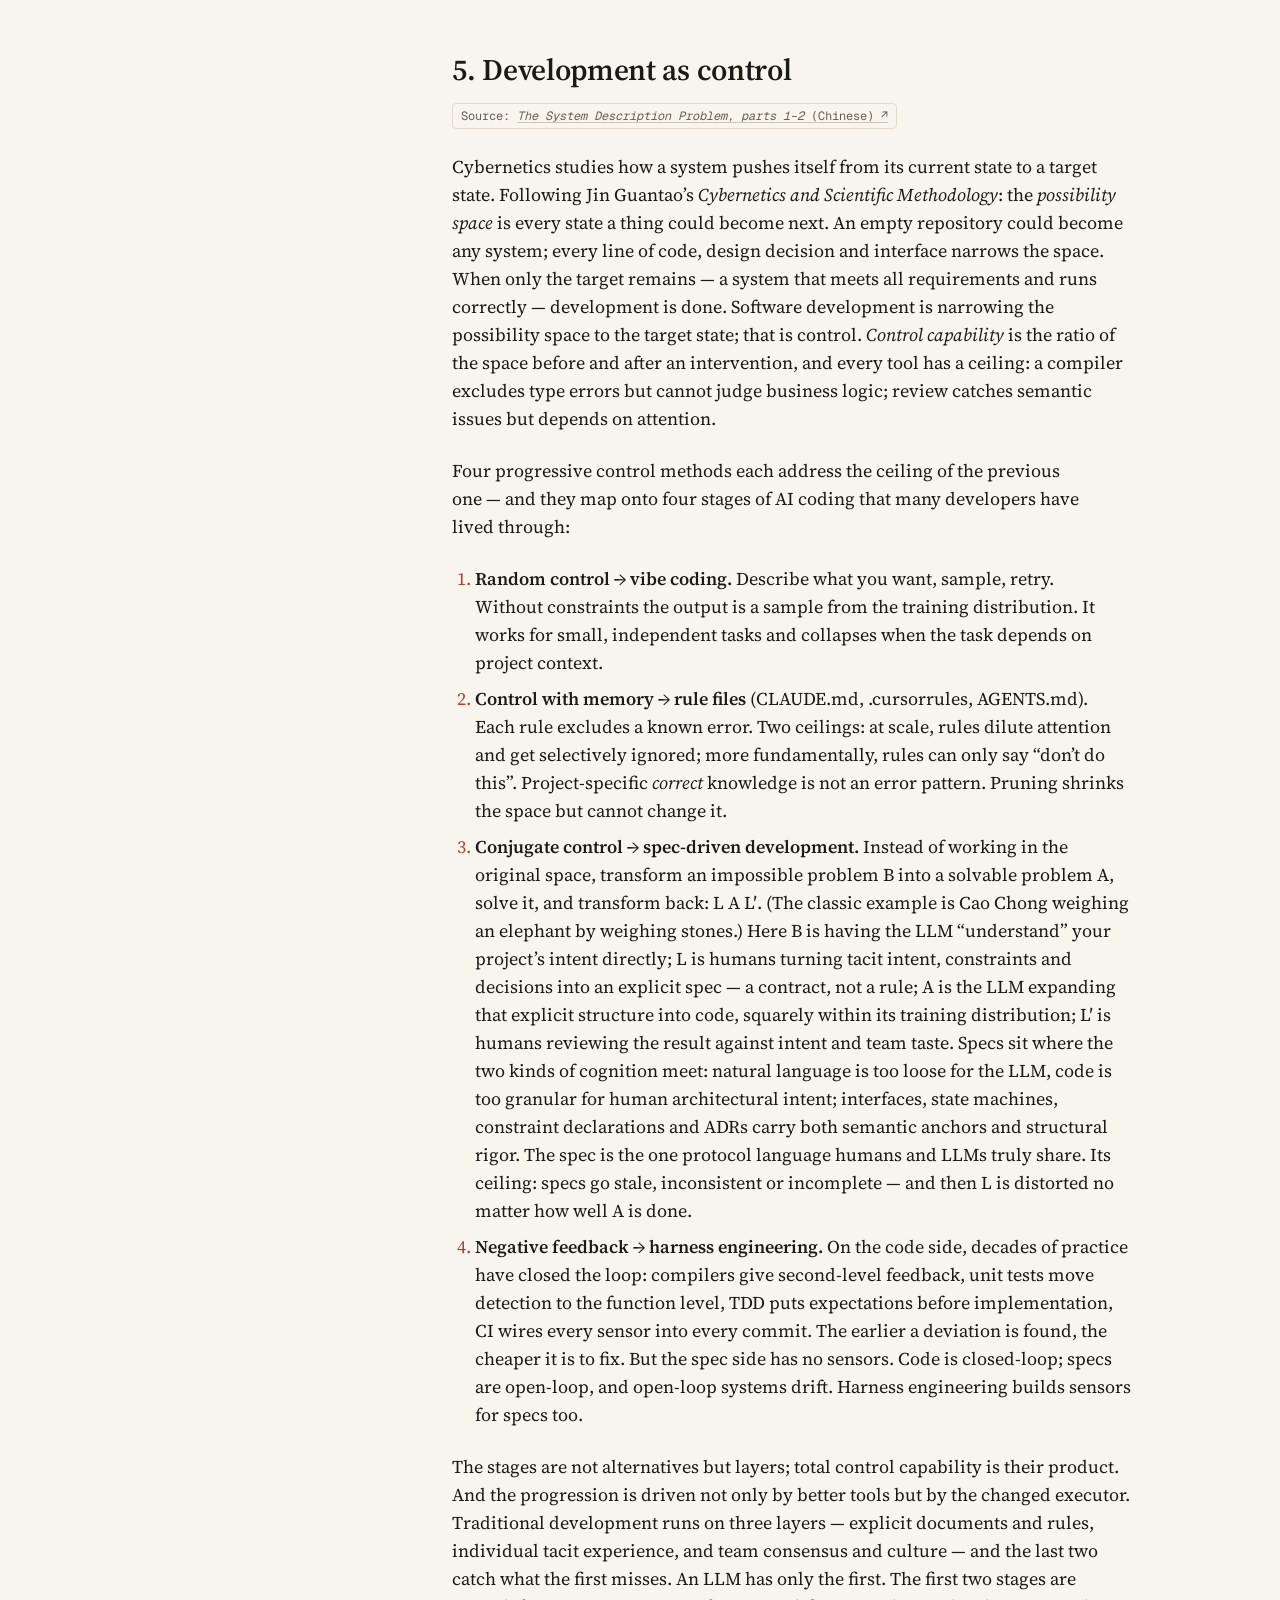
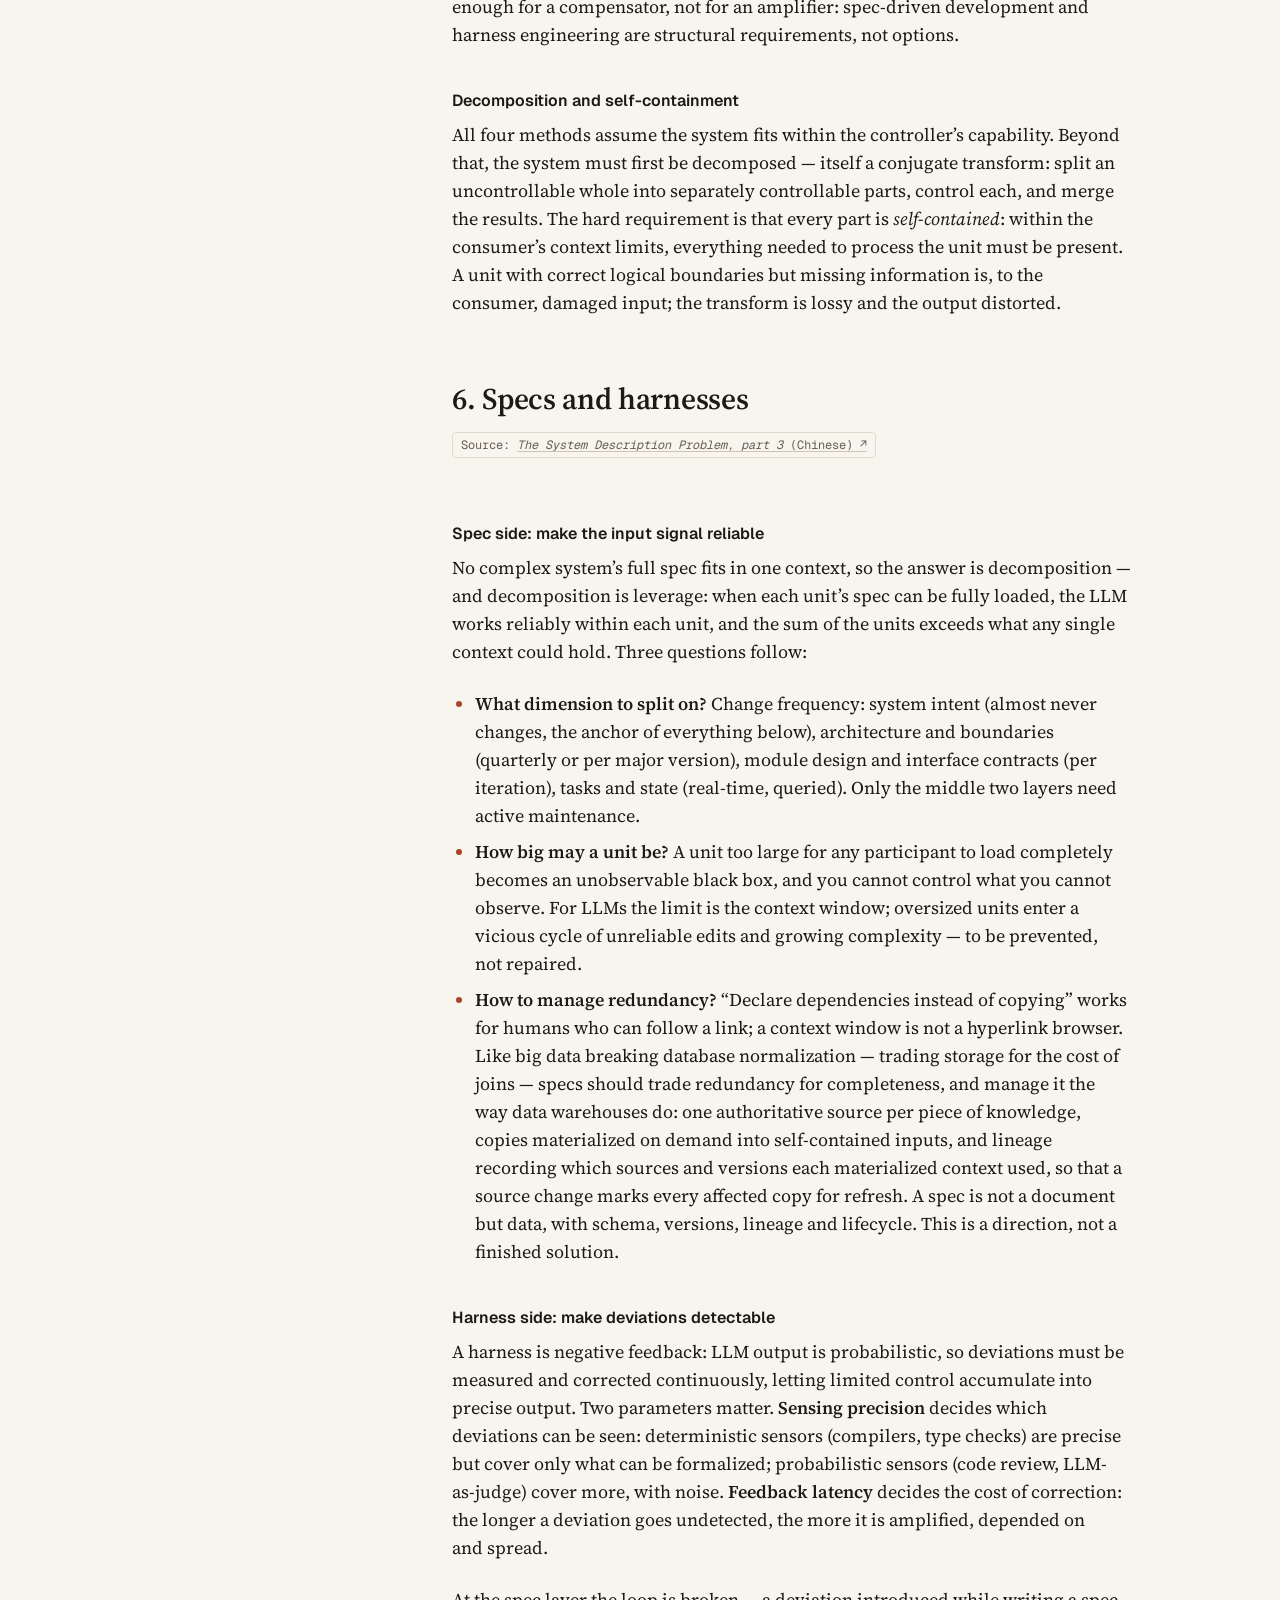
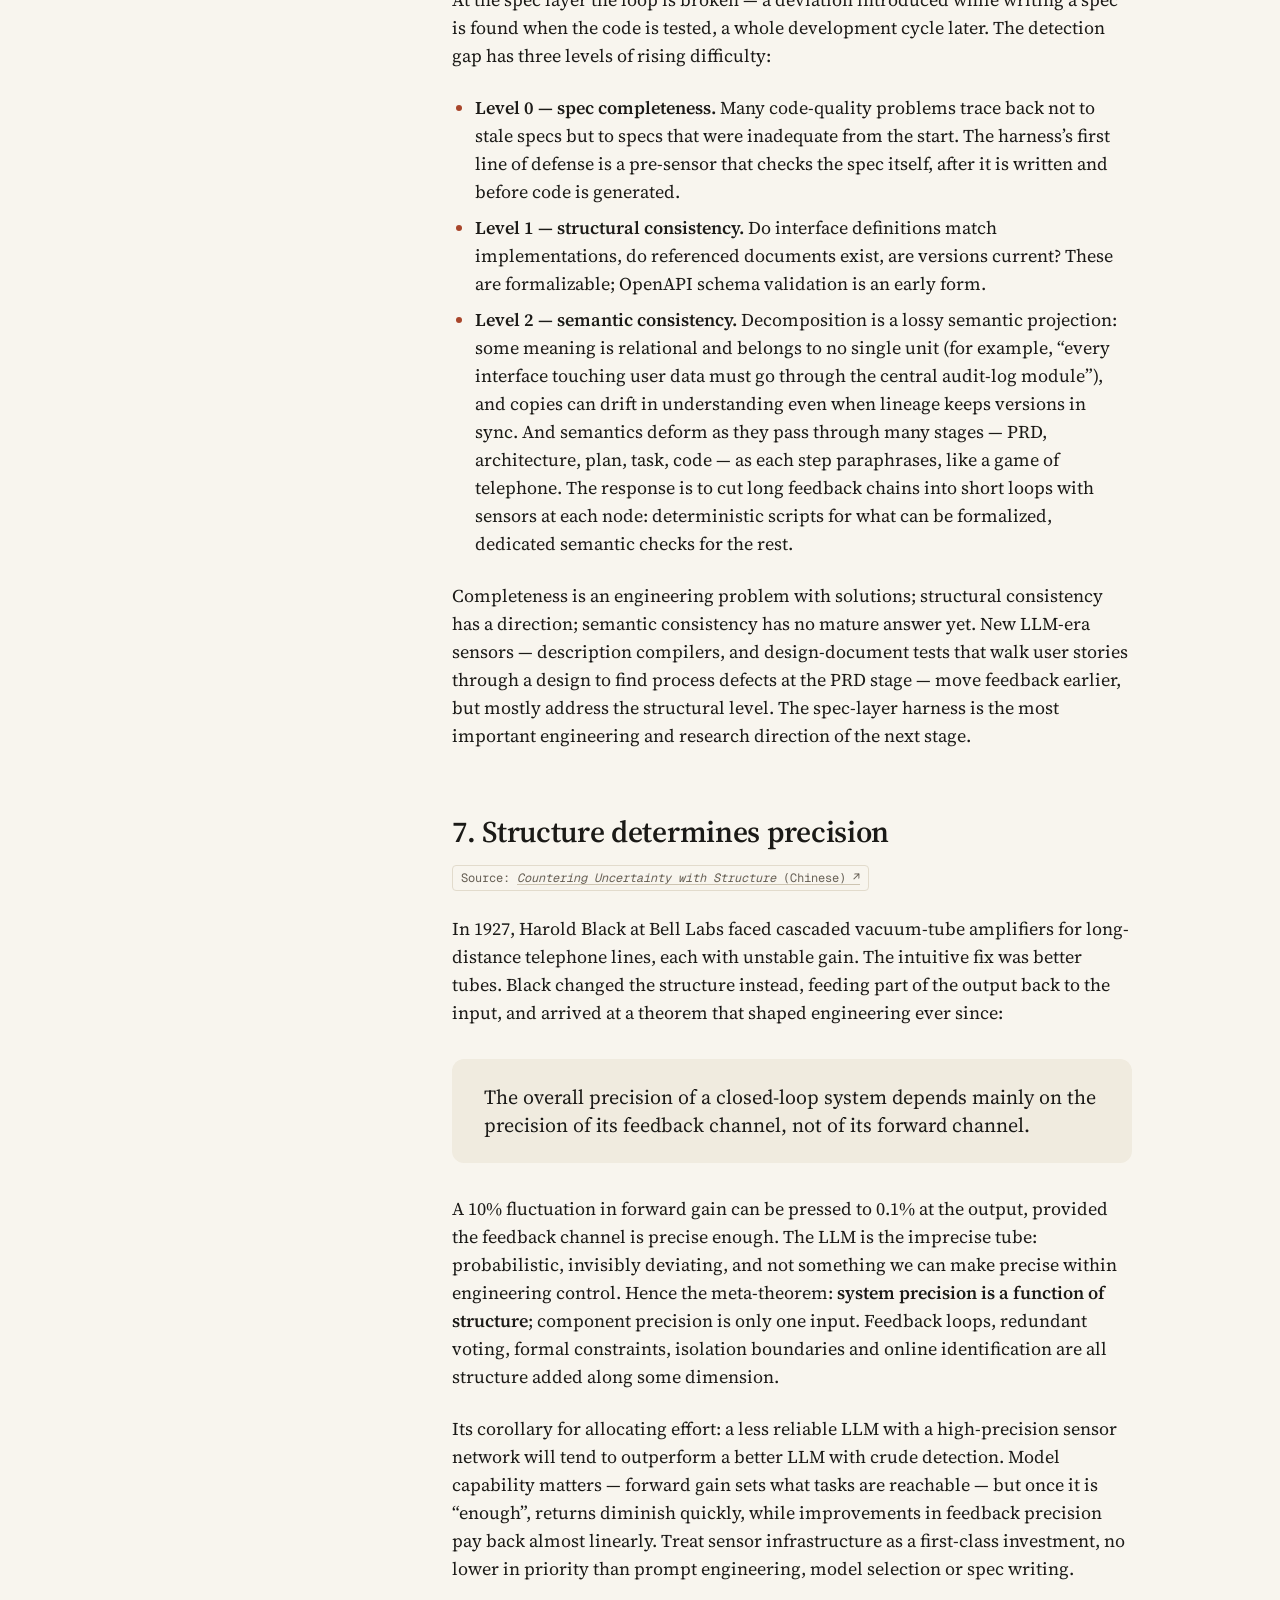
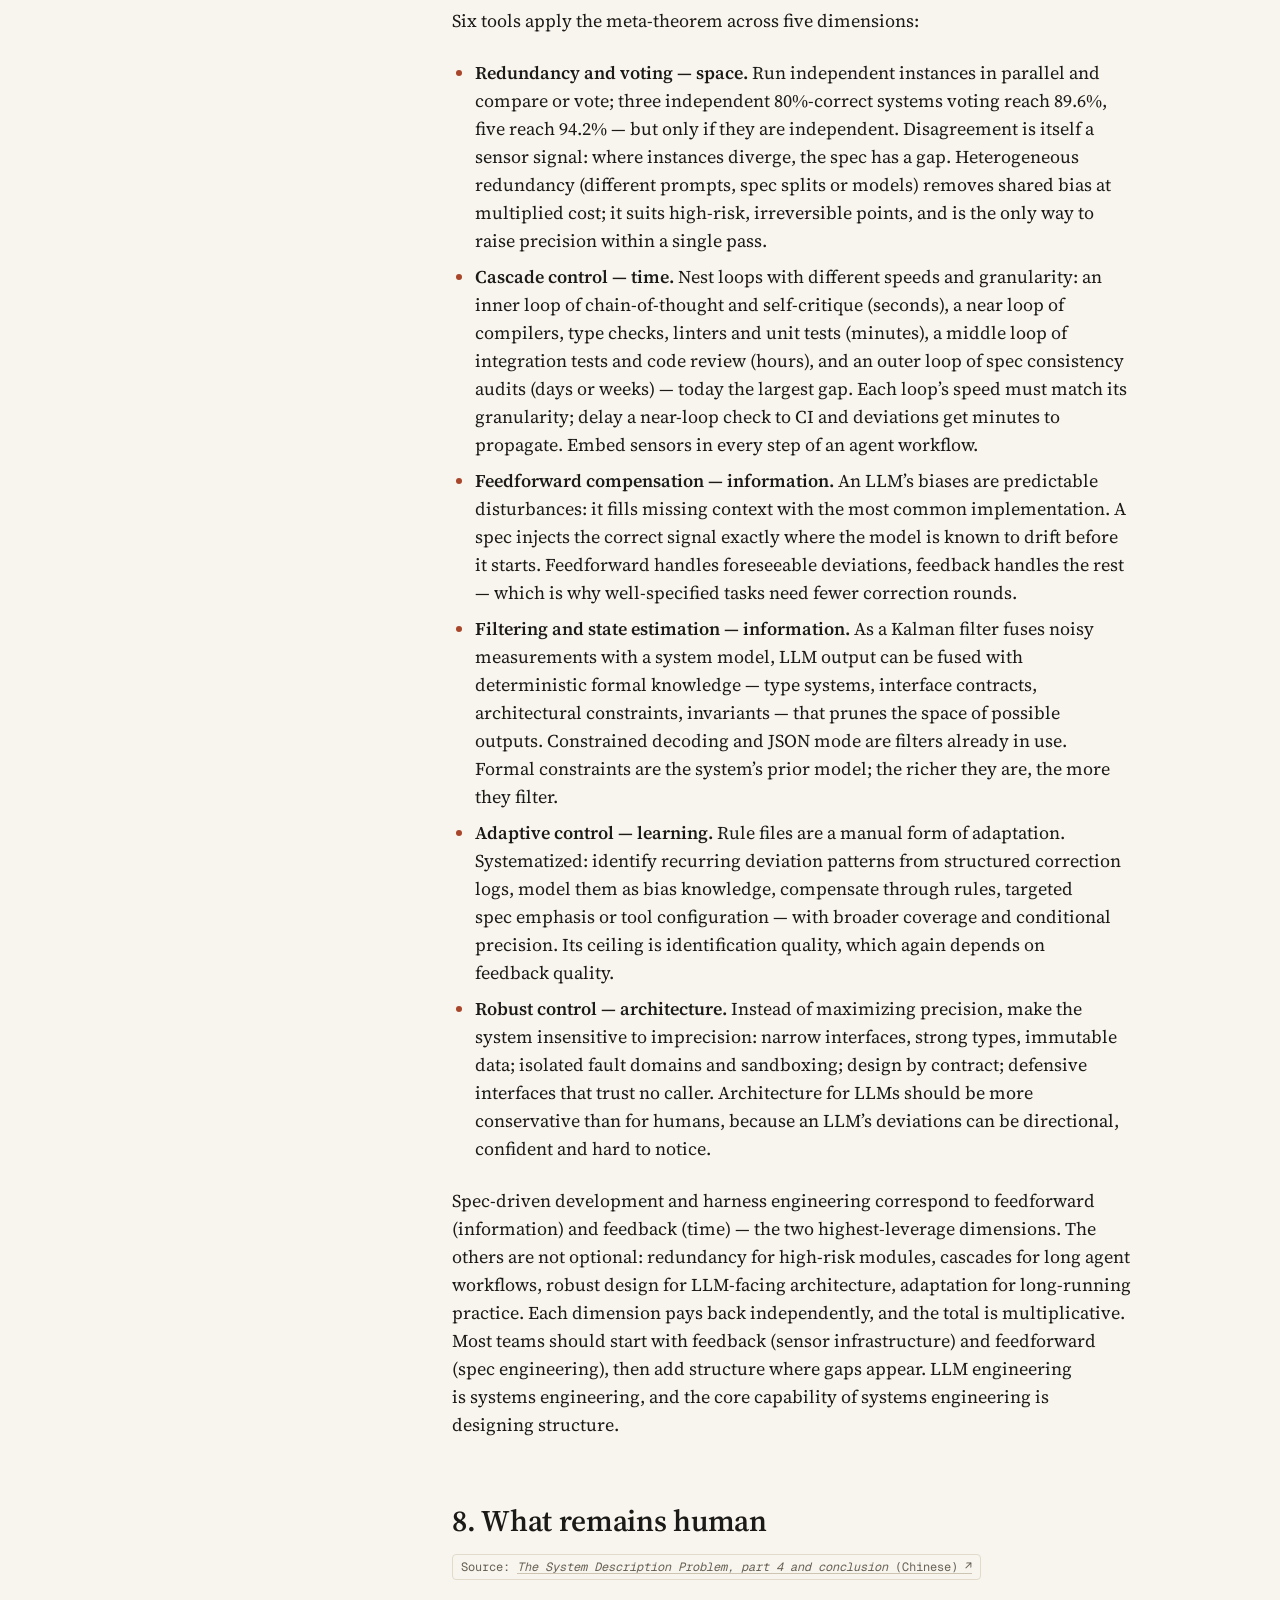
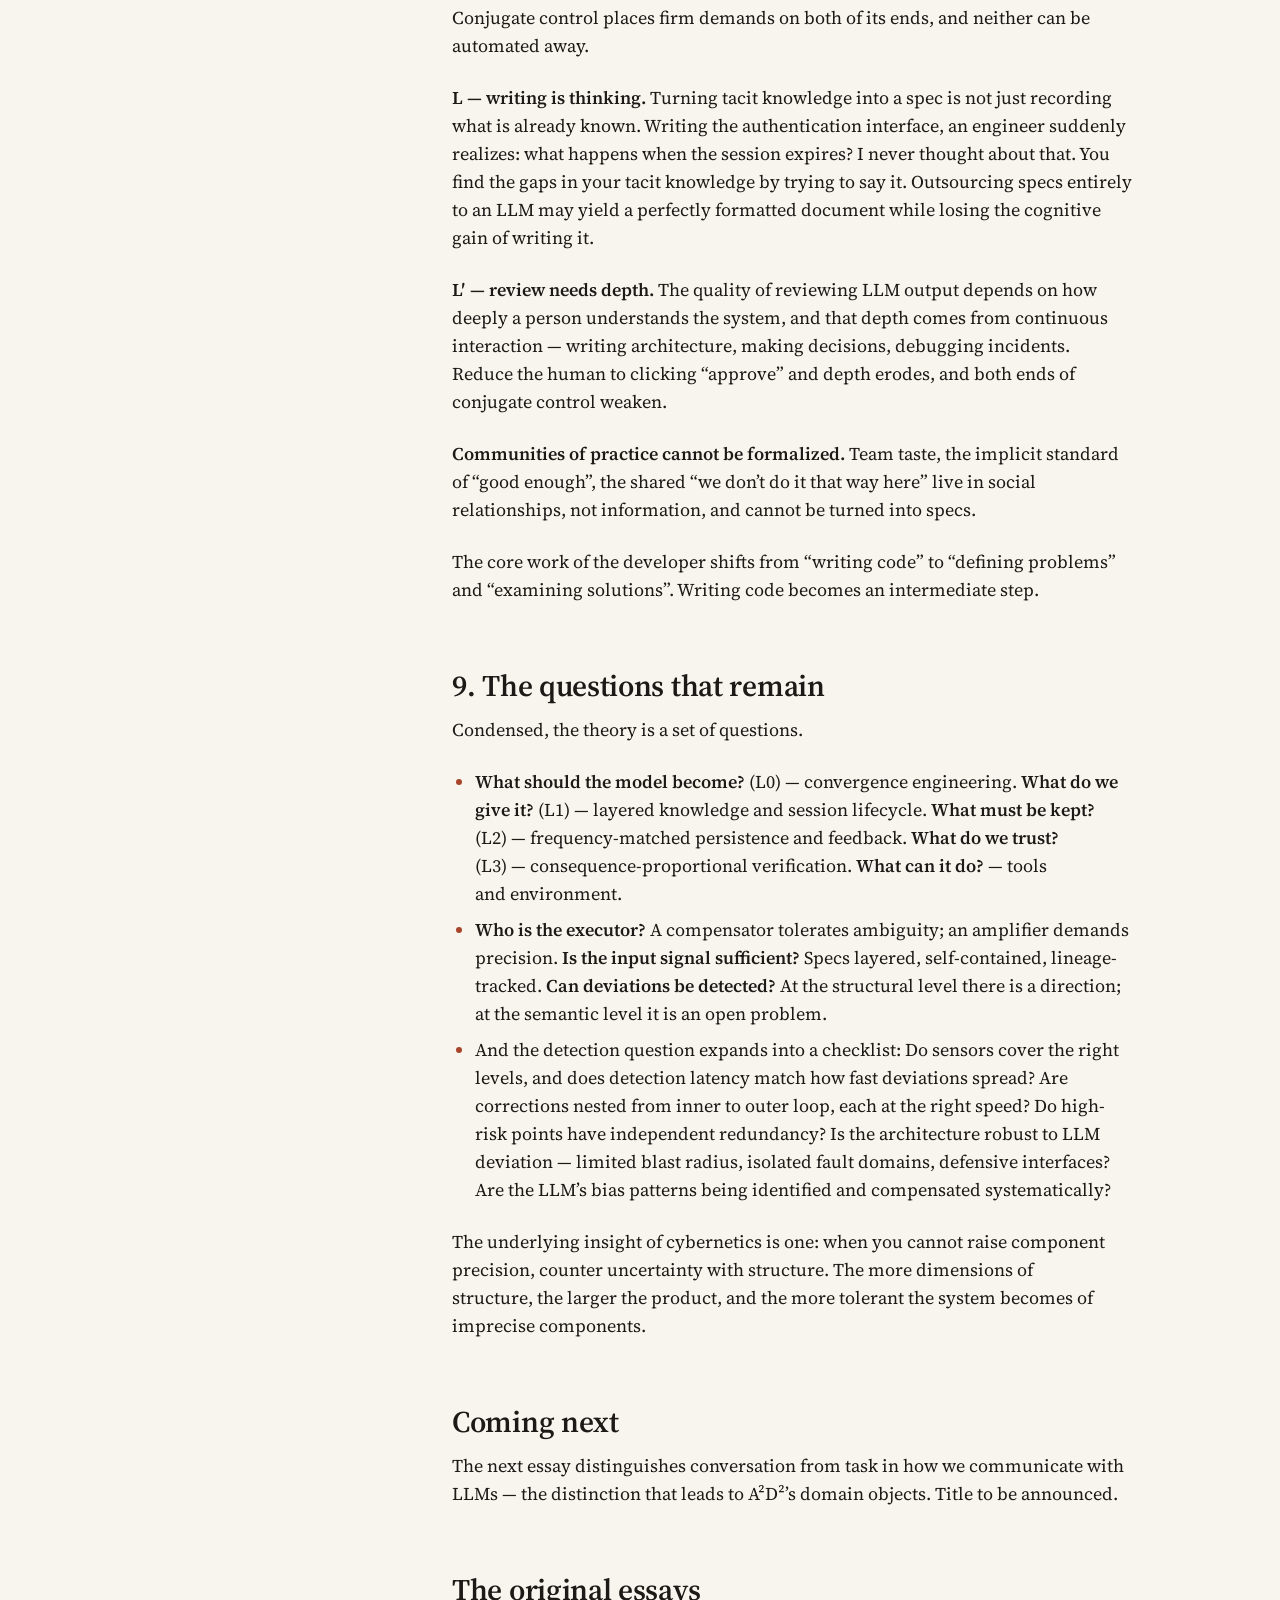
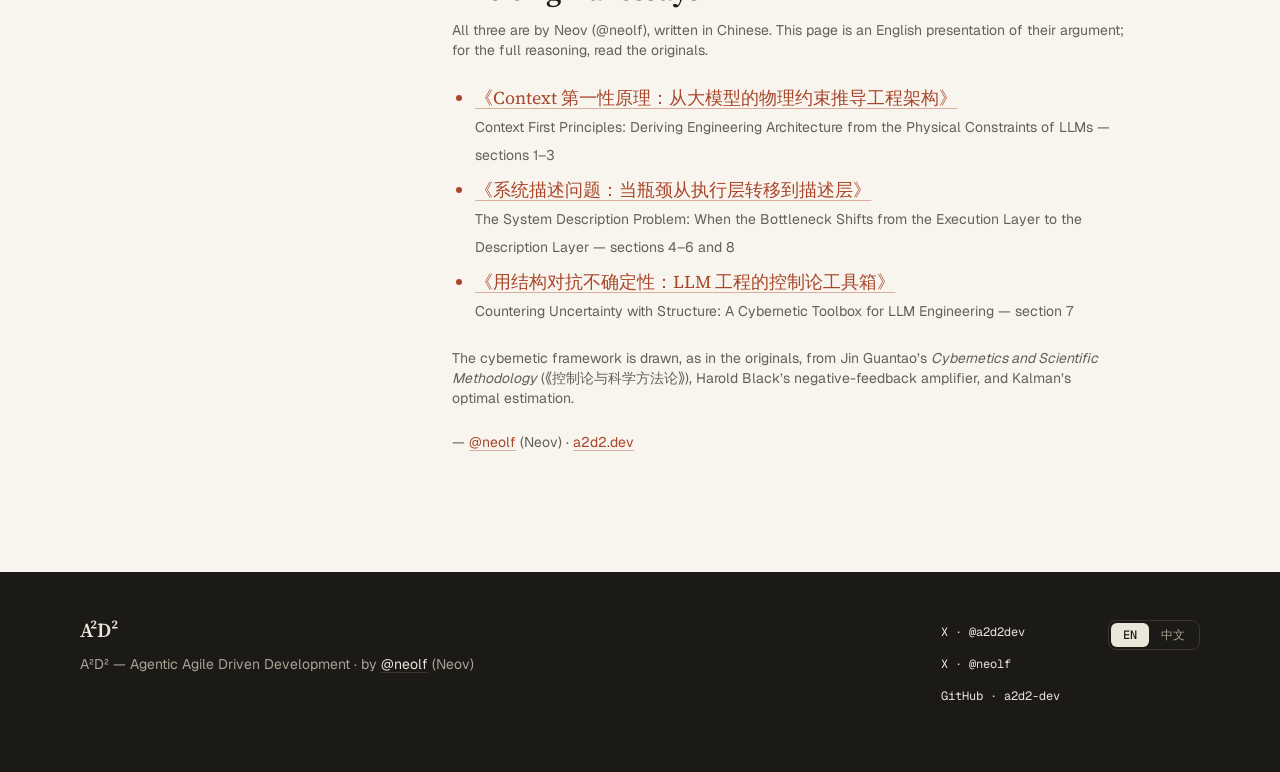
==== commit 1e023a3d: "UI variant C: structured/product Co-authored-by: LiuFeng <imneov@users.noreply.github.com>" ====
--- a/essays/index.html
+++ b/essays/index.html
@@ -15,7 +15,7 @@
 <link rel="icon" href="/favicon.svg" type="image/svg+xml">
 <link rel="preconnect" href="https://fonts.googleapis.com">
 <link rel="preconnect" href="https://fonts.gstatic.com" crossorigin>
-<link rel="stylesheet" href="https://fonts.googleapis.com/css2?family=Inter:wght@400;500;600&amp;family=Source+Serif+4:ital,wght@0,400;0,600;1,400&amp;display=swap">
+<link rel="stylesheet" href="https://fonts.googleapis.com/css2?family=Geist:wght@400;500;600&amp;family=Geist+Mono:wght@400;500&amp;family=Source+Serif+4:ital,wght@0,400;0,600;1,400&amp;display=swap">
 <link rel="stylesheet" href="/style.css">
 <meta property="og:type" content="article">
 <meta property="og:url" content="https://a2d2.dev/essays">
@@ -79,6 +79,7 @@
       <li><a href="#sources">The original essays</a></li>
     </ol>
   </nav>
+<div class="prose">
 
   <h2 id="machine">1. A machine we do not understand</h2>
   <p class="src">Source: <a href="https://mp.weixin.qq.com/s/ssC4RmuP1kvoBcZUZZzAFw"><i>Context First Principles, introduction</i> (Chinese) ↗</a></p>
@@ -216,6 +217,7 @@
   </ul>
   <p class="muted small">The cybernetic framework is drawn, as in the originals, from Jin Guantao’s <i>Cybernetics and Scientific Methodology</i> (《控制论与科学方法论》), Harold Black’s negative-feedback amplifier, and Kalman’s optimal estimation.</p>
   <p class="byline">— <a href="https://x.com/neolf">@neolf</a> (Neov) · <a href="/">a2d2.dev</a></p>
+</div>
 </main>
 <footer class="site">
   <div class="wrap">
--- a/style.css
+++ b/style.css
@@ -23,197 +23,221 @@
 .skip:focus{top:var(--s3);color:var(--bg)}
 a{transition:color var(--t) var(--ease),text-decoration-color var(--t) var(--ease),border-color var(--t) var(--ease),background-color var(--t) var(--ease)}
 @media (prefers-reduced-motion:reduce){*,*::before,*::after{transition:none!important;scroll-behavior:auto!important}}
-/* ===== Variant A — conservative polish of the live design ===== */
+/* ===== Variant C — structured / product-like: grid, index panel, sticky header + TOC rail ===== */
 :root{
   --bg:#f8f5ee;--surface:#f0ebdf;--card:#fcfaf5;
   --line:#e2dbcc;--line-2:#cdc4b1;
   --ink:#1b1a17;--ink-2:#3b3833;--muted:#665f54;
-  --accent:#a8452a;--accent-2:#8a361f;
+  --accent:#a8452a;--accent-2:#8a361f;--accent-soft:#f3e3d9;
   --foot-bg:#1b1a17;--foot-ink:#ebe6da;--foot-muted:#a9a295;--foot-line:#3a362f;
   --serif:"Source Serif 4","Source Serif Pro",Georgia,serif;
-  --sans:Inter,ui-sans-serif,system-ui,-apple-system,"Segoe UI",sans-serif;
-  --wide:1040px;--measure:720px;
+  --sans:Geist,ui-sans-serif,system-ui,-apple-system,"Segoe UI",sans-serif;
+  --mono:"Geist Mono",ui-monospace,SFMono-Regular,Menlo,monospace;
+  --wide:1120px;--measure:680px;
 }
 @media (prefers-color-scheme:dark){:root{
   --bg:#131209;--surface:#1d1c14;--card:#18170f;
   --line:#2c2a21;--line-2:#423f34;
   --ink:#ece7db;--ink-2:#d0cabd;--muted:#a19a8d;
-  --accent:#e08760;--accent-2:#eea283;
+  --accent:#e08760;--accent-2:#eea283;--accent-soft:#2c1d13;
   --foot-bg:#0d0c06;--foot-ink:#e4dfd3;--foot-muted:#968f83;--foot-line:#2a281f;
 }}
 body{background:var(--bg);color:var(--ink);font:400 16px/24px var(--sans)}
-html[lang="zh-CN"] body{font-family:"A2 CJK Punct",Inter,var(--zh-sans);line-height:1.85}
+html[lang="zh-CN"] body{font-family:"A2 CJK Punct",Geist,var(--zh-sans);line-height:1.85}
 a{color:var(--accent);text-decoration:underline;text-decoration-thickness:1px;text-underline-offset:.2em;text-decoration-color:color-mix(in srgb,var(--accent) 40%,transparent)}
 a:hover{color:var(--accent-2);text-decoration-color:currentColor}
-strong{font-weight:600;color:var(--ink)}
-.wrap{width:min(100% - 48px,var(--wide));margin-inline:auto}
+strong{font-weight:600}
+.wrap,.page.home{width:min(100% - 48px,var(--wide));margin-inline:auto}
 .page{width:min(100% - 48px,var(--measure));margin-inline:auto}
-.page.home{width:min(100% - 48px,var(--wide))}
 h1,h2,h3{color:var(--ink)}
 h1,h2{font-family:var(--serif);font-weight:600}
 html[lang="zh-CN"] :is(h1,h2){font-family:"A2 CJK Punct Serif","Source Serif 4",var(--zh-serif);letter-spacing:0}
 
-/* header */
-header.site{border-bottom:1px solid var(--line);background:var(--bg)}
-header.site .wrap{display:flex;align-items:center;justify-content:space-between;gap:var(--s4) var(--s6);min-height:64px;flex-wrap:wrap;padding-block:var(--s3)}
+/* sticky solid header (no glass) */
+header.site{position:sticky;top:0;z-index:10;background:var(--bg);border-bottom:1px solid var(--line)}
+header.site .wrap{display:flex;align-items:center;justify-content:space-between;gap:var(--s3) var(--s6);min-height:64px;flex-wrap:wrap;padding-block:var(--s2)}
 .brand{display:inline-flex;align-items:center;gap:var(--s3);color:var(--ink);text-decoration:none}
 .brand:hover{color:var(--ink)}
 .mark{position:relative;width:24px;height:24px;border-radius:6px;background:var(--ink);flex:none}
 .mark::after{content:"";position:absolute;right:4px;bottom:4px;width:6px;height:6px;border-radius:50%;background:var(--accent)}
-.brand .word{font:600 24px/1 var(--serif);letter-spacing:-.01em}
-.brand .tagline{font-size:12px;line-height:16px;color:var(--muted);padding-left:var(--s3);border-left:1px solid var(--line-2)}
-header.site nav{display:flex;align-items:center;gap:var(--s2) var(--s5);flex-wrap:wrap;font:500 14px/20px var(--sans)}
-header.site nav>a{color:var(--ink-2);text-decoration:none;padding:var(--s2) 0;box-shadow:inset 0 -1px 0 transparent}
-header.site nav>a:hover{color:var(--ink);box-shadow:inset 0 -1px 0 var(--line-2)}
-header.site nav>a[aria-current="page"]{color:var(--ink);box-shadow:inset 0 -2px 0 var(--accent)}
-.lang{display:inline-flex;border:1px solid var(--line-2);border-radius:999px;padding:2px;font:500 12px/16px var(--sans)}
-.lang>*{padding:4px 12px;border-radius:999px;text-decoration:none}
+.brand .word{font:600 20px/1 var(--serif);letter-spacing:-.01em}
+.brand .tagline{font:400 12px/16px var(--mono);color:var(--muted);padding-left:var(--s3);border-left:1px solid var(--line-2)}
+header.site nav{display:flex;align-items:center;gap:var(--s1);flex-wrap:wrap;font:500 14px/20px var(--sans)}
+header.site nav>a{color:var(--ink-2);text-decoration:none;padding:var(--s2) var(--s3);border-radius:8px}
+header.site nav>a:hover{color:var(--ink);background:var(--surface)}
+header.site nav>a[aria-current="page"]{color:var(--ink);background:var(--surface)}
+header.site nav .lang{margin-left:var(--s3)}
+.lang{display:inline-flex;border:1px solid var(--line-2);border-radius:8px;padding:2px;font:500 12px/16px var(--mono)}
+.lang>*{padding:var(--s1) var(--s3);border-radius:6px;text-decoration:none}
 .lang a{color:var(--muted)}
 .lang a:hover{color:var(--ink);background:var(--surface)}
 .lang [aria-current]{background:var(--ink);color:var(--bg)}
-
-/* shared */
-.kicker{font:600 12px/16px var(--sans);letter-spacing:.12em;text-transform:uppercase;color:var(--accent);margin:0 0 var(--s5)}
-html[lang="zh-CN"] .kicker{letter-spacing:.04em}
-.kicker span{text-transform:none;letter-spacing:.02em}
+html{scroll-padding-top:88px}
+
+.kicker{font:500 12px/16px var(--mono);color:var(--accent);margin:0 0 var(--s5)}
+.kicker span{letter-spacing:0}
 .byline{font-size:14px;line-height:20px;color:var(--muted);margin:0}
 .muted{color:var(--muted)}.small{font-size:14px;line-height:20px}
-
-/* home */
-.hero{padding:var(--s11) 0 var(--s9)}
-.hero h1{font-size:72px;line-height:1;letter-spacing:-.025em;margin:0 0 var(--s5);max-width:680px}
-html[lang="zh-CN"] .hero h1{line-height:1.2;letter-spacing:0}
-.hero .lede{font:400 24px/32px var(--serif);color:var(--ink-2);max-width:680px;margin:0 0 var(--s5)}
-html[lang="zh-CN"] .hero .lede{font-family:"A2 CJK Punct",Inter,var(--zh-sans);font-size:20px;line-height:1.7}
-.actions{display:flex;flex-wrap:wrap;align-items:center;gap:var(--s3) var(--s5);margin:var(--s6) 0 0}
-.btn{display:inline-flex;align-items:center;gap:var(--s2);padding:var(--s2) var(--s4);min-height:40px;border-radius:8px;background:var(--ink);color:var(--bg);font:600 16px/24px var(--sans);text-decoration:none;border:1px solid var(--ink);transition:background-color var(--t) var(--ease),border-color var(--t) var(--ease),transform var(--t) var(--ease)}
+.count{font:400 12px/16px var(--mono);color:var(--muted)}
+
+/* hero: two columns — statement + index panel */
+.hero{display:grid;grid-template-columns:minmax(0,7fr) minmax(0,5fr);gap:var(--s9);align-items:end;padding:var(--s10) 0 var(--s9);border-bottom:1px solid var(--line)}
+.hero h1{font-size:60px;line-height:1;letter-spacing:-.025em;margin:0 0 var(--s5);max-width:680px}
+html[lang="zh-CN"] .hero h1{font-size:48px;line-height:1.25}
+.hero .lede{font:400 20px/28px var(--serif);color:var(--ink-2);margin:0 0 var(--s5);max-width:680px}
+html[lang="zh-CN"] .hero .lede{font-family:"A2 CJK Punct",Geist,var(--zh-sans);line-height:1.7}
+.actions{display:flex;flex-wrap:wrap;align-items:center;gap:var(--s3);margin:var(--s6) 0 0}
+.btn{display:inline-flex;align-items:center;min-height:40px;padding:var(--s2) var(--s4);border-radius:8px;background:var(--ink);color:var(--bg);font:600 16px/24px var(--sans);text-decoration:none;border:1px solid var(--ink);transition:background-color var(--t) var(--ease),border-color var(--t) var(--ease),transform var(--t) var(--ease)}
 .btn:hover{background:var(--accent);border-color:var(--accent);color:#fff}
-.btn:active{transform:translateY(1px)}
-.btn.ghost{background:none;border-color:transparent;padding-inline:0;color:var(--ink);text-decoration:underline;text-decoration-color:var(--line-2);text-underline-offset:.3em}
-.btn.ghost:hover{color:var(--accent-2);text-decoration-color:currentColor;background:none}
+.btn:active{transform:scale(.98)}
+.btn.ghost{background:transparent;color:var(--ink);border-color:var(--line-2)}
+.btn.ghost:hover{background:var(--surface);border-color:var(--line-2);color:var(--ink)}
+.hero-index{border:1px solid var(--line);border-radius:12px;background:var(--card);padding:var(--s2)}
+.ix-head{display:flex;justify-content:space-between;align-items:baseline;margin:0;padding:var(--s3) var(--s3) var(--s2);font:500 12px/16px var(--mono);color:var(--muted)}
+.hero-index ol{list-style:none;margin:0;padding:0}
+.hero-index a{display:grid;grid-template-columns:32px 1fr auto;gap:var(--s3);align-items:baseline;padding:var(--s3);border-radius:4px;color:var(--ink);text-decoration:none}
+.hero-index li+li a{box-shadow:inset 0 1px 0 var(--line)}
+.hero-index a:hover{background:var(--surface);color:var(--accent-2)}
+.ix-num{font:500 14px/20px var(--mono);color:var(--accent)}
+.ix-title{font:600 16px/24px var(--serif)}
+html[lang="zh-CN"] .ix-title{font-family:"A2 CJK Punct Serif","Source Serif 4",var(--zh-serif)}
+.hero-index time{font:400 12px/16px var(--mono);color:var(--muted);white-space:nowrap}
 
 .block{padding:var(--s9) 0 var(--s5)}
-.section-head{display:flex;align-items:baseline;justify-content:space-between;border-top:2px solid var(--ink);padding-top:var(--s4);margin-bottom:var(--s4)}
+.section-head{display:flex;align-items:baseline;justify-content:space-between;margin-bottom:var(--s3)}
 .section-head h2{font-size:30px;line-height:36px;letter-spacing:-.01em;margin:0}
-.count{font:500 12px/16px var(--sans);color:var(--muted);letter-spacing:.08em;font-variant-numeric:tabular-nums}
 .intro{color:var(--ink-2);max-width:65ch;margin:0 0 var(--s7)}
 
-.cards{list-style:none;margin:0;padding:0;display:grid;gap:var(--s4)}
-.card{display:grid;grid-template-columns:192px minmax(0,1fr);column-gap:var(--s8);padding:var(--s7) var(--s7) var(--s6);background:var(--card);border:1px solid var(--line);border-radius:12px;scroll-margin-top:var(--s5);transition:border-color var(--t) var(--ease)}
-.card:hover{border-color:var(--line-2)}
-.card:target{border-color:var(--accent)}
-.card>*{grid-column:2;max-width:65ch}
-.card-meta{grid-column:1;grid-row:1 / span 4;display:flex;flex-direction:column;gap:var(--s3);align-items:flex-start}
-.num{font:600 48px/1 var(--serif);color:var(--accent);letter-spacing:-.02em;font-variant-numeric:lining-nums}
-.card time{font-size:14px;line-height:20px;color:var(--muted);font-variant-numeric:tabular-nums}
-.tags{list-style:none;margin:0;padding:0;display:flex;flex-wrap:wrap;gap:var(--s1) var(--s2)}
-.tags li{font:500 12px/16px var(--sans);white-space:nowrap;padding:2px var(--s2);border-radius:4px;background:var(--surface);color:var(--ink-2)}
+/* essays as one structured list inside a single frame */
+.cards{list-style:none;margin:0;padding:0;border:1px solid var(--line);border-radius:12px;background:var(--card);overflow:hidden}
+.card{display:grid;grid-template-columns:240px minmax(0,1fr);scroll-margin-top:88px}
+.card+.card{border-top:1px solid var(--line)}
+.card:target{background:var(--accent-soft)}
+.card>*{grid-column:2;padding-inline:var(--s7);max-width:calc(65ch + 80px)}
+.card>h3{padding-top:var(--s7)}
+.card>:last-child{padding-bottom:var(--s7)}
+.card-meta{grid-column:1;grid-row:1 / span 4;display:flex;flex-direction:column;gap:var(--s3);align-items:flex-start;padding:var(--s7) var(--s5);background:var(--surface);max-width:none}
+.num{font:500 30px/36px var(--mono);color:var(--accent);letter-spacing:-.02em}
+.card time{font:400 12px/16px var(--mono);color:var(--muted)}
+.tags{list-style:none;margin:var(--s1) 0 0;padding:0;display:flex;flex-wrap:wrap;gap:var(--s1)}
+.tags li{font:500 12px/16px var(--mono);padding:2px var(--s2);border-radius:4px;border:1px solid var(--line-2);color:var(--ink-2);white-space:nowrap}
 .card h3{font:600 24px/32px var(--serif);letter-spacing:-.005em;margin:0 0 var(--s2)}
 html[lang="zh-CN"] .card h3{font-family:"A2 CJK Punct Serif","Source Serif 4",var(--zh-serif);font-size:20px;line-height:1.5}
-.card h3 a{color:var(--ink);text-decoration:underline;text-decoration-color:transparent;text-decoration-thickness:1px;text-underline-offset:.22em}
+.card h3 a{color:var(--ink);text-decoration:underline;text-decoration-color:transparent;text-underline-offset:.22em}
 .card h3 a:hover{color:var(--accent-2);text-decoration-color:currentColor}
 .card .alt{font-size:14px;line-height:20px;color:var(--muted);margin:0 0 var(--s4)}
 .card p{margin:0 0 var(--s4);color:var(--ink-2)}
 .card .card-links{margin:0;padding-top:var(--s2);font:500 14px/20px var(--sans)}
 
-.pull{margin:var(--s9) 0;padding:var(--s8);background:var(--surface);border-radius:12px}
-.pull::before{content:"";display:block;width:32px;height:2px;background:var(--accent);margin-bottom:var(--s5)}
-.pull blockquote{margin:0;padding:0}
-.pull blockquote p{font:400 36px/40px var(--serif);letter-spacing:-.01em;color:var(--ink);margin:0;max-width:680px}
-html[lang="zh-CN"] .pull blockquote p{font:600 30px/1.5 "A2 CJK Punct Serif","Source Serif 4",var(--zh-serif)}
-.pull figcaption{margin-top:var(--s4);font-size:14px;line-height:20px;color:var(--muted)}
+.pull{display:grid;grid-template-columns:240px minmax(0,1fr);margin:var(--s9) 0;border:1px solid var(--line);border-radius:12px;overflow:hidden}
+.pull::before{content:"";background:var(--accent);width:100%;height:100%;min-height:24px;grid-row:1 / span 2;opacity:.12}
+.pull blockquote{margin:0;padding:var(--s8) var(--s7) 0}
+.pull blockquote p{font:400 30px/36px var(--serif);letter-spacing:-.01em;color:var(--ink);margin:0;max-width:680px}
+html[lang="zh-CN"] .pull blockquote p{font:600 24px/1.6 "A2 CJK Punct Serif","Source Serif 4",var(--zh-serif)}
+.pull figcaption{padding:var(--s4) var(--s7) var(--s8);font-size:14px;line-height:20px;color:var(--muted)}
 
 .notes{display:grid;grid-template-columns:1fr 1fr;gap:var(--s4);padding-bottom:var(--s11)}
 .note{padding:var(--s6);border:1px solid var(--line);border-radius:12px;background:var(--card)}
-.note h2{font-size:20px;line-height:28px;margin:0 0 var(--s2)}
-.note h2::before{content:"";display:block;width:24px;height:2px;background:var(--ink);margin-bottom:var(--s4)}
-.note:first-child h2::before{background:var(--accent)}
+.note h2{font:500 12px/16px var(--mono);color:var(--accent);margin:0 0 var(--s3)}
+.note+.note h2{color:var(--muted)}
 .note p{margin:0;color:var(--ink-2)}
 
-/* article */
-.article{padding-bottom:var(--s11);font:400 18px/28px var(--serif);color:var(--ink)}
-html[lang="zh-CN"] .article{font:400 17px/1.9 "A2 CJK Punct",Inter,var(--zh-sans);text-align:justify;text-justify:inter-character}
+/* article: TOC rail + reading column */
+.page.article{width:min(100% - 48px,var(--wide));display:grid;grid-template-columns:240px minmax(0,var(--measure));column-gap:var(--s9);justify-content:center;align-items:start}
+.article-head,.prose{grid-column:2}
+.toc{grid-column:1;grid-row:1 / span 2;position:sticky;top:96px;max-height:calc(100dvh - 120px);overflow:auto;margin:var(--s10) 0 0;padding:var(--s4) 0;font:400 14px/20px var(--sans)}
+html[lang="zh-CN"] .toc{font-family:"A2 CJK Punct",Geist,var(--zh-sans);text-align:left}
+.toc strong{display:block;font:500 12px/16px var(--mono);color:var(--muted);margin-bottom:var(--s3);padding-left:var(--s3)}
+.toc ol{list-style:none;margin:0;padding:0;counter-reset:t}
+.toc li{counter-increment:t}
+.toc a{display:grid;grid-template-columns:24px 1fr;gap:var(--s2);padding:var(--s2) var(--s3);border-radius:8px;color:var(--ink-2);text-decoration:none}
+.toc a::before{content:counter(t,decimal-leading-zero);font:400 12px/20px var(--mono);color:var(--muted)}
+.toc a:hover{background:var(--surface);color:var(--ink)}
+.article{padding-bottom:var(--s11);font:400 18px/28px var(--serif)}
+html[lang="zh-CN"] .article{font:400 17px/1.9 "A2 CJK Punct",Geist,var(--zh-sans)}
+html[lang="zh-CN"] .prose{text-align:justify;text-justify:inter-character}
 .article-head{padding:var(--s10) 0 var(--s6);margin-bottom:var(--s6);border-bottom:1px solid var(--line)}
+.article-head .kicker{font-family:var(--mono)}
 .article-head h1{font-size:48px;line-height:1.05;letter-spacing:-.02em;margin:0 0 var(--s4)}
-html[lang="zh-CN"] .article-head h1{line-height:1.3;letter-spacing:0;text-align:left}
+html[lang="zh-CN"] .article-head h1{line-height:1.3}
 .article-head .sub{font:400 20px/28px var(--serif);color:var(--ink-2);margin:0 0 var(--s4)}
-html[lang="zh-CN"] .article-head .sub{font:400 18px/1.7 "A2 CJK Punct",Inter,var(--zh-sans);text-align:left}
-.article .byline{font-family:var(--sans)}
-.article-head p.muted.small{font-family:var(--sans);margin:var(--s5) 0 0;max-width:65ch}
-html[lang="zh-CN"] :is(.article .byline,.article-head p.muted.small,.article>p.muted.small){font-family:"A2 CJK Punct",Inter,var(--zh-sans);text-align:left}
-.article>p.muted.small,.article li .small{font-family:var(--sans)}
+html[lang="zh-CN"] .article-head .sub{font:400 18px/1.7 "A2 CJK Punct",Geist,var(--zh-sans)}
+.article .byline,.article-head p.muted.small,.prose>p.muted.small,.article li .small{font-family:var(--sans)}
+html[lang="zh-CN"] :is(.article .byline,.article-head p.muted.small,.prose>p.muted.small){font-family:"A2 CJK Punct",Geist,var(--zh-sans);text-align:left}
+.article-head p.muted.small{margin:var(--s5) 0 0}
 .article p{margin:0 0 var(--s5)}
 .article ul,.article ol{padding-left:1.3em;margin:0 0 var(--s5)}
 .article li{margin:var(--s2) 0}
-.article li::marker{color:var(--accent)}
-.toc{margin:var(--s6) 0 var(--s2);padding:var(--s5) var(--s6);background:var(--surface);border-radius:12px;font:400 14px/20px var(--sans)}
-html[lang="zh-CN"] .toc{font-family:"A2 CJK Punct",Inter,var(--zh-sans);text-align:left}
-.toc strong{display:block;font:600 12px/16px var(--sans);letter-spacing:.12em;text-transform:uppercase;color:var(--muted);margin-bottom:var(--s3)}
-.toc ol{columns:2;column-gap:var(--s6);margin:0;padding-left:1.6em}
-.toc li{margin:0 0 var(--s2);break-inside:avoid}
-.toc li::marker{color:var(--muted);font-variant-numeric:tabular-nums}
-.toc a{color:var(--ink-2);text-decoration:none}
-.toc a:hover{color:var(--accent);text-decoration:underline}
-.article h2{position:relative;font-size:30px;line-height:36px;letter-spacing:-.01em;margin:var(--s9) 0 var(--s3);padding-top:var(--s5);border-top:1px solid var(--line);text-align:left}
-.article h2::before{content:"";position:absolute;left:0;top:-2px;width:48px;height:3px;background:var(--accent)}
+.prose li::marker{color:var(--accent)}
+.article h2{font-size:30px;line-height:36px;letter-spacing:-.01em;margin:var(--s9) 0 var(--s3);text-align:left}
 .article h3{font:600 16px/24px var(--sans);margin:var(--s7) 0 var(--s2);text-align:left}
-html[lang="zh-CN"] .article h3{font-family:"A2 CJK Punct",Inter,var(--zh-sans)}
-.src{font:500 12px/16px var(--sans);color:var(--muted);margin:0 0 var(--s5)!important;text-align:left}
-html[lang="zh-CN"] .src{font-family:"A2 CJK Punct",Inter,var(--zh-sans)}
+html[lang="zh-CN"] .article h3{font-family:"A2 CJK Punct",Geist,var(--zh-sans)}
+.src{display:inline-block;font:400 12px/16px var(--mono);color:var(--muted);margin:0 0 var(--s5)!important;padding:var(--s1) var(--s2);border:1px solid var(--line);border-radius:4px;text-align:left}
+html[lang="zh-CN"] .src{font-family:"A2 CJK Punct",var(--mono),var(--zh-sans)}
 .src a{color:var(--muted);text-decoration-color:var(--line-2)}
 .src a:hover{color:var(--accent)}
-.article blockquote{margin:var(--s6) 0;padding:var(--s1) 0 var(--s1) var(--s5);border-left:3px solid var(--accent)}
-.article blockquote p{font:400 24px/32px var(--serif);color:var(--ink);margin:0}
+.article blockquote{margin:var(--s6) 0;padding:var(--s5) var(--s6);background:var(--surface);border-radius:12px}
+.article blockquote p{font:400 20px/28px var(--serif);color:var(--ink);margin:0}
 html[lang="zh-CN"] .article blockquote p{font:600 18px/1.8 "A2 CJK Punct Serif","Source Serif 4",var(--zh-serif);text-align:left}
 
 /* footer */
 footer.site{background:var(--foot-bg);color:var(--foot-ink);font-size:14px;line-height:20px}
 footer.site .wrap{display:grid;grid-template-columns:1fr auto auto;align-items:start;gap:var(--s5) var(--s8);padding:var(--s8) 0 var(--s9)}
 footer.site :focus-visible{outline-color:var(--foot-ink)}
-.foot-brand .word{font:600 24px/1 var(--serif);letter-spacing:-.01em}
-.foot-brand p{margin:var(--s3) 0 0;color:var(--foot-muted);max-width:32em}
+.foot-brand .word{font:600 20px/1 var(--serif)}
+.foot-brand p{margin:var(--s3) 0 0;color:var(--foot-muted)}
 footer.site a{color:var(--foot-ink);text-decoration-color:var(--foot-line)}
 footer.site a:hover{color:#fff;text-decoration-color:var(--accent)}
-footer.site nav{display:flex;flex-direction:column;gap:var(--s2)}
-footer.site nav a{text-decoration:none;width:max-content;padding:2px 0;box-shadow:inset 0 -1px 0 transparent}
-footer.site nav a:hover{box-shadow:inset 0 -1px 0 var(--accent)}
+footer.site nav{display:flex;flex-direction:column;gap:var(--s2);font-family:var(--mono);font-size:12px;line-height:16px}
+footer.site nav a{text-decoration:none;width:max-content;padding:var(--s1) 0}
+footer.site nav a:hover{text-decoration:underline}
 footer.site .lang{border-color:var(--foot-line);justify-self:start;width:max-content}
 footer.site .lang a{color:var(--foot-muted)}
 footer.site .lang a:hover{background:var(--foot-line);color:var(--foot-ink)}
 footer.site .lang [aria-current]{background:var(--foot-ink);color:var(--foot-bg)}
 
-/* responsive */
+@media (max-width:1100px){
+  .page.article{display:block;width:min(100% - 48px,var(--measure))}
+  .toc{position:static;max-height:none;margin:var(--s6) 0 var(--s2);padding:var(--s4);background:var(--surface);border-radius:12px}
+  .toc ol{columns:2;column-gap:var(--s5)}
+  .toc li{break-inside:avoid}
+}
 @media (max-width:900px){
   .brand .tagline{display:none}
-  .card{grid-template-columns:1fr;padding:var(--s5)}
+  .hero{grid-template-columns:1fr;gap:var(--s7);align-items:start}
+  .card,.pull{grid-template-columns:1fr}
   .card>*,.card-meta{grid-column:1;grid-row:auto}
-  .card-meta{flex-direction:row;flex-wrap:wrap;align-items:center;gap:var(--s2) var(--s3);margin-bottom:var(--s4)}
-  .num{font-size:30px}
+  .card-meta{flex-direction:row;flex-wrap:wrap;align-items:center;gap:var(--s2) var(--s3);padding:var(--s4) var(--s5)}
+  .card>*{padding-inline:var(--s5)}
+  .card>h3{padding-top:var(--s5)}
+  .card>:last-child{padding-bottom:var(--s5)}
+  .num{font-size:20px;line-height:28px}
+  .pull::before{grid-row:auto;height:4px;min-height:0;opacity:1}
+  .pull blockquote{padding:var(--s6) var(--s5) 0}
+  .pull figcaption{padding:var(--s4) var(--s5) var(--s6)}
   .notes{grid-template-columns:1fr}
   footer.site .wrap{grid-template-columns:1fr}
 }
 @media (max-width:600px){
-  .wrap,.page,.page.home{width:min(100% - 40px,var(--wide))}
-  header.site .wrap{min-height:0;gap:var(--s2) var(--s4)}
-  header.site nav{gap:0 var(--s4)}
-  header.site nav>a{padding:var(--s3) 0}
+  .wrap,.page,.page.home,.page.article{width:min(100% - 32px,var(--wide))}
+  header.site{position:static}
+  html{scroll-padding-top:var(--s5)}
+  .hero .kicker span{display:block;margin-top:var(--s1)}
+  header.site .wrap{min-height:56px}
+  header.site nav>a{padding:var(--s2)}
   .lang>*{padding:var(--s2) var(--s3)}
-  .hero{padding:var(--s9) 0 var(--s8)}
+  .hero{padding:var(--s8) 0}
   .hero h1{font-size:48px}
   html[lang="zh-CN"] .hero h1{font-size:36px}
-  .hero .lede{font-size:20px;line-height:28px}
-  .hero .kicker span{display:block;margin-top:var(--s1)}
-  .block{padding-top:var(--s8)}
+  .hero-index time{display:none}
+  .hero-index a{grid-template-columns:32px 1fr}
   .section-head h2{font-size:24px;line-height:32px}
   .card h3{font-size:20px;line-height:28px}
-  .pull{padding:var(--s6) var(--s5);margin:var(--s8) 0}
   .pull blockquote p{font-size:24px;line-height:32px}
-  html[lang="zh-CN"] .pull blockquote p{font-size:20px}
-  html[lang="zh-CN"] .article{font-size:16px;text-align:left}
   .article-head{padding-top:var(--s8)}
   .article-head h1{font-size:36px;line-height:40px}
   .article h2{font-size:24px;line-height:32px}
-  .article blockquote p{font-size:20px;line-height:28px}
-  .toc{padding:var(--s4) var(--s5)}
+  html[lang="zh-CN"] .prose{text-align:left}
+  html[lang="zh-CN"] .article{font-size:16px}
   .toc ol{columns:1}
 }
